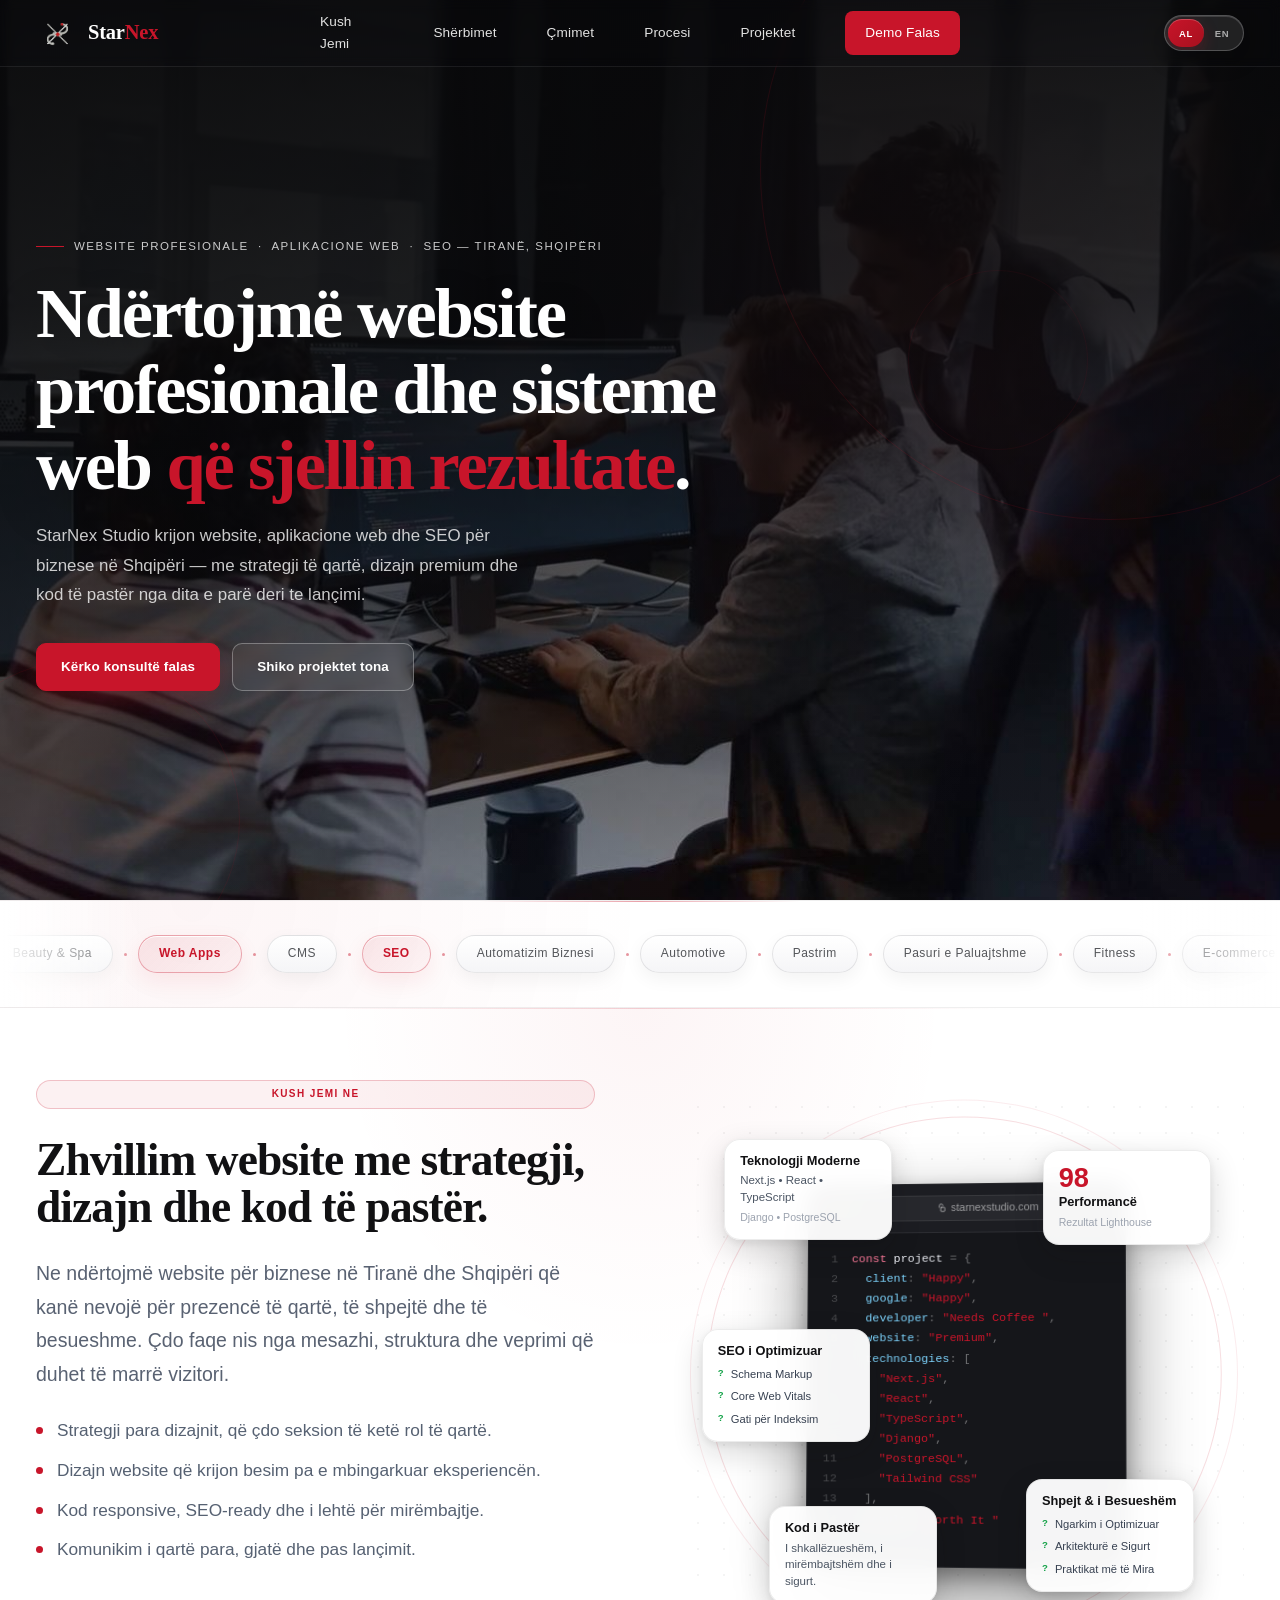
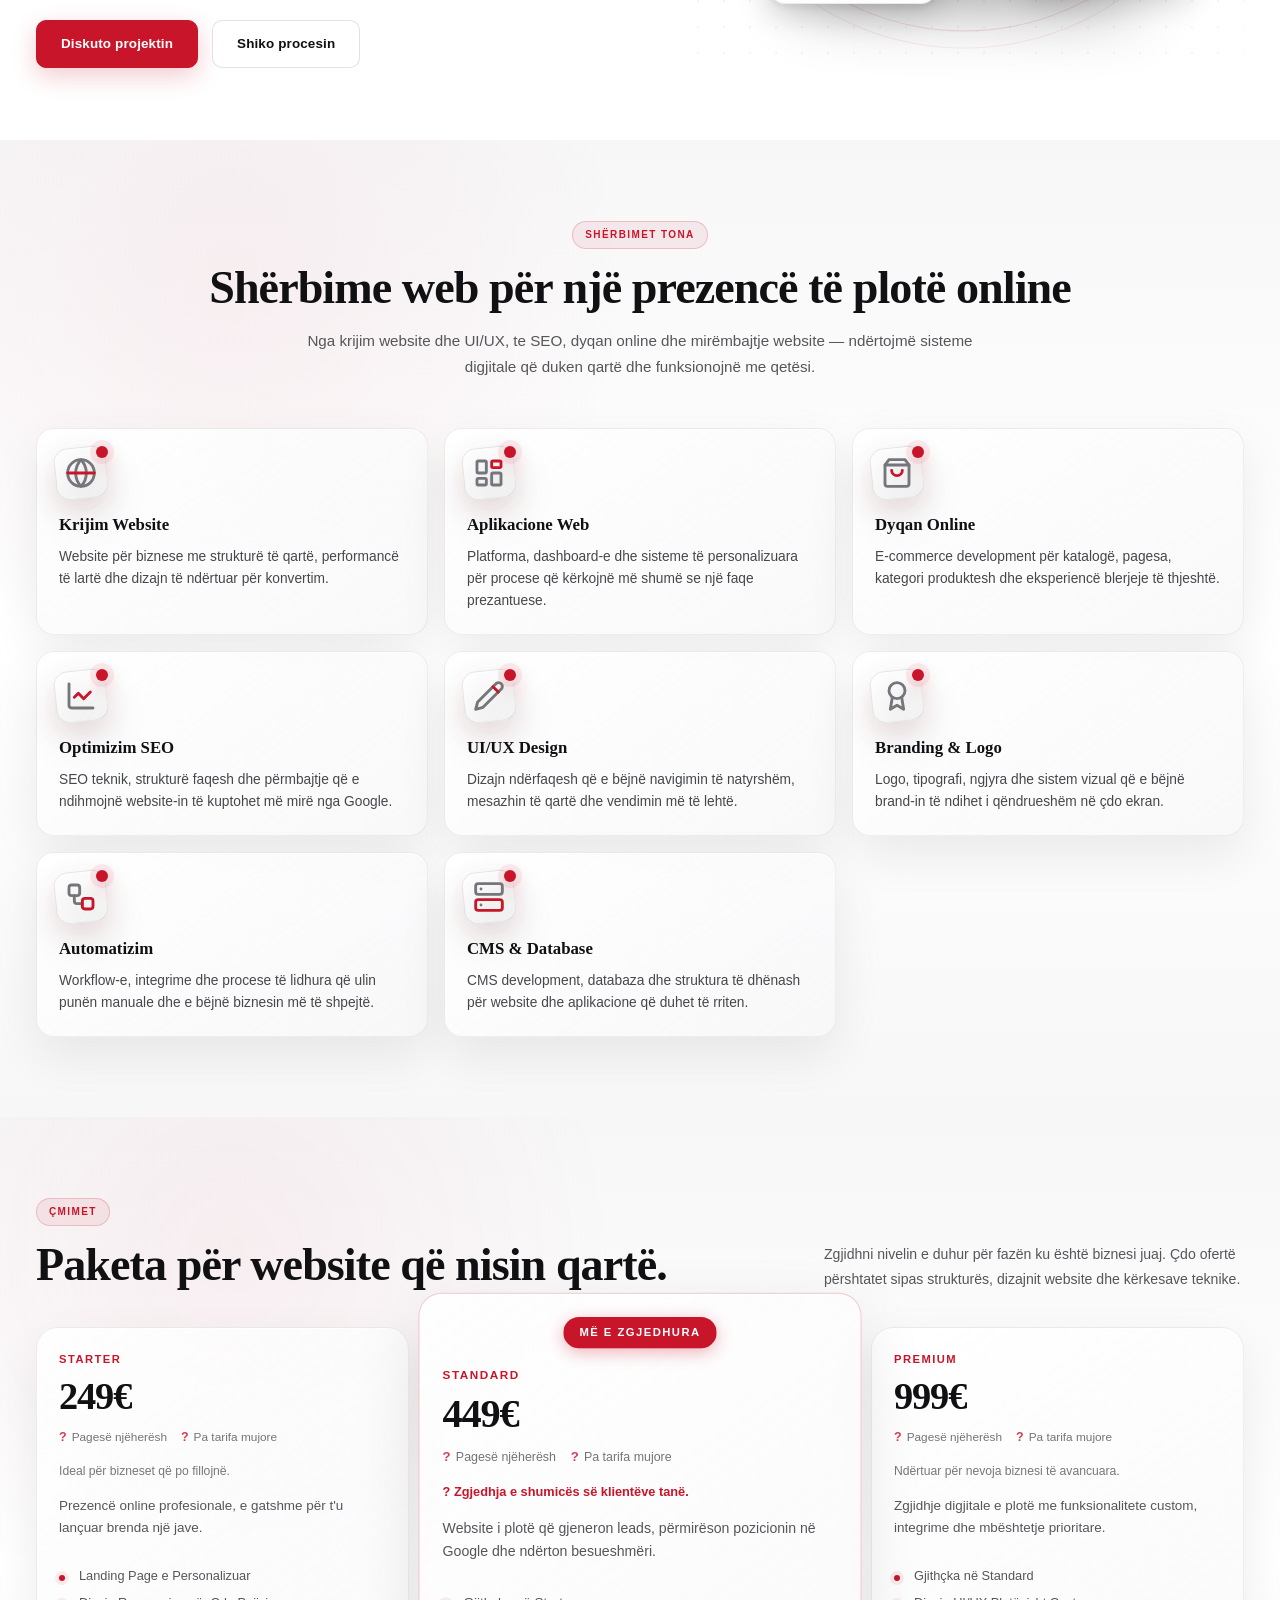
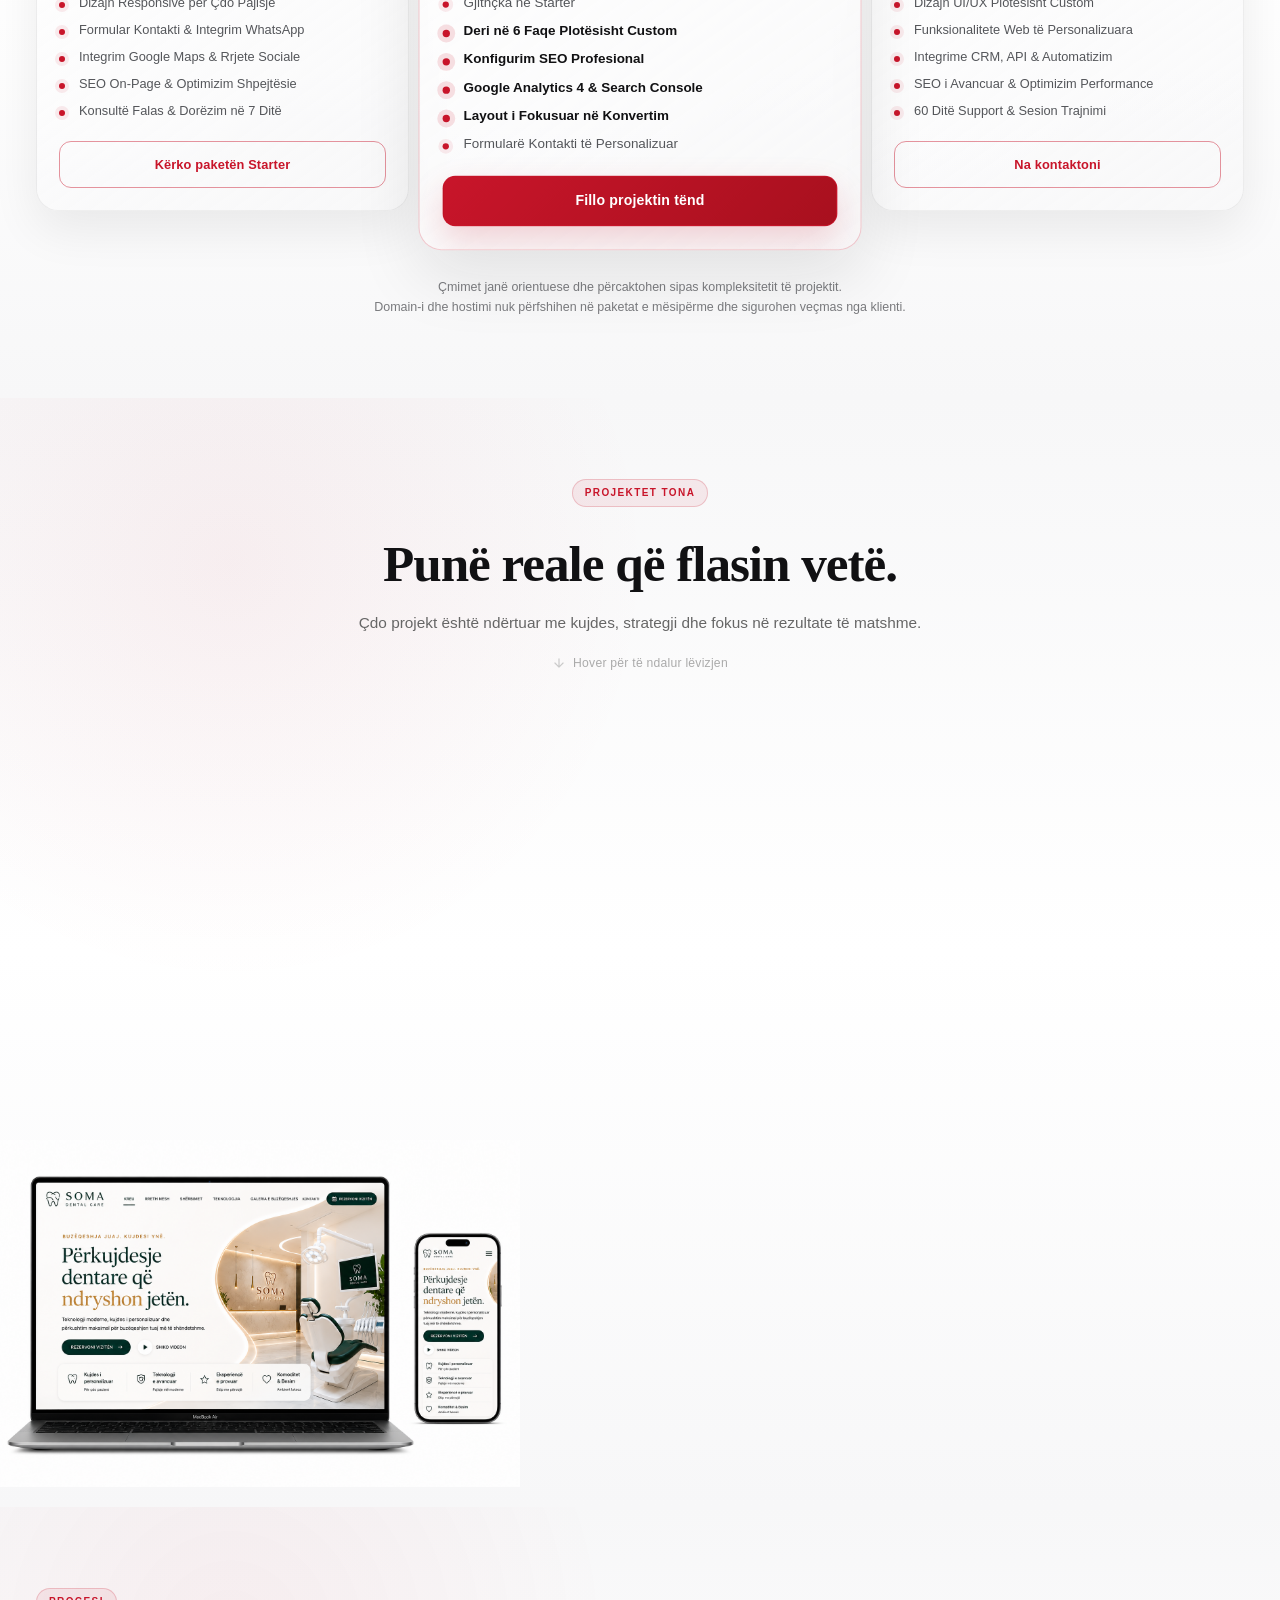
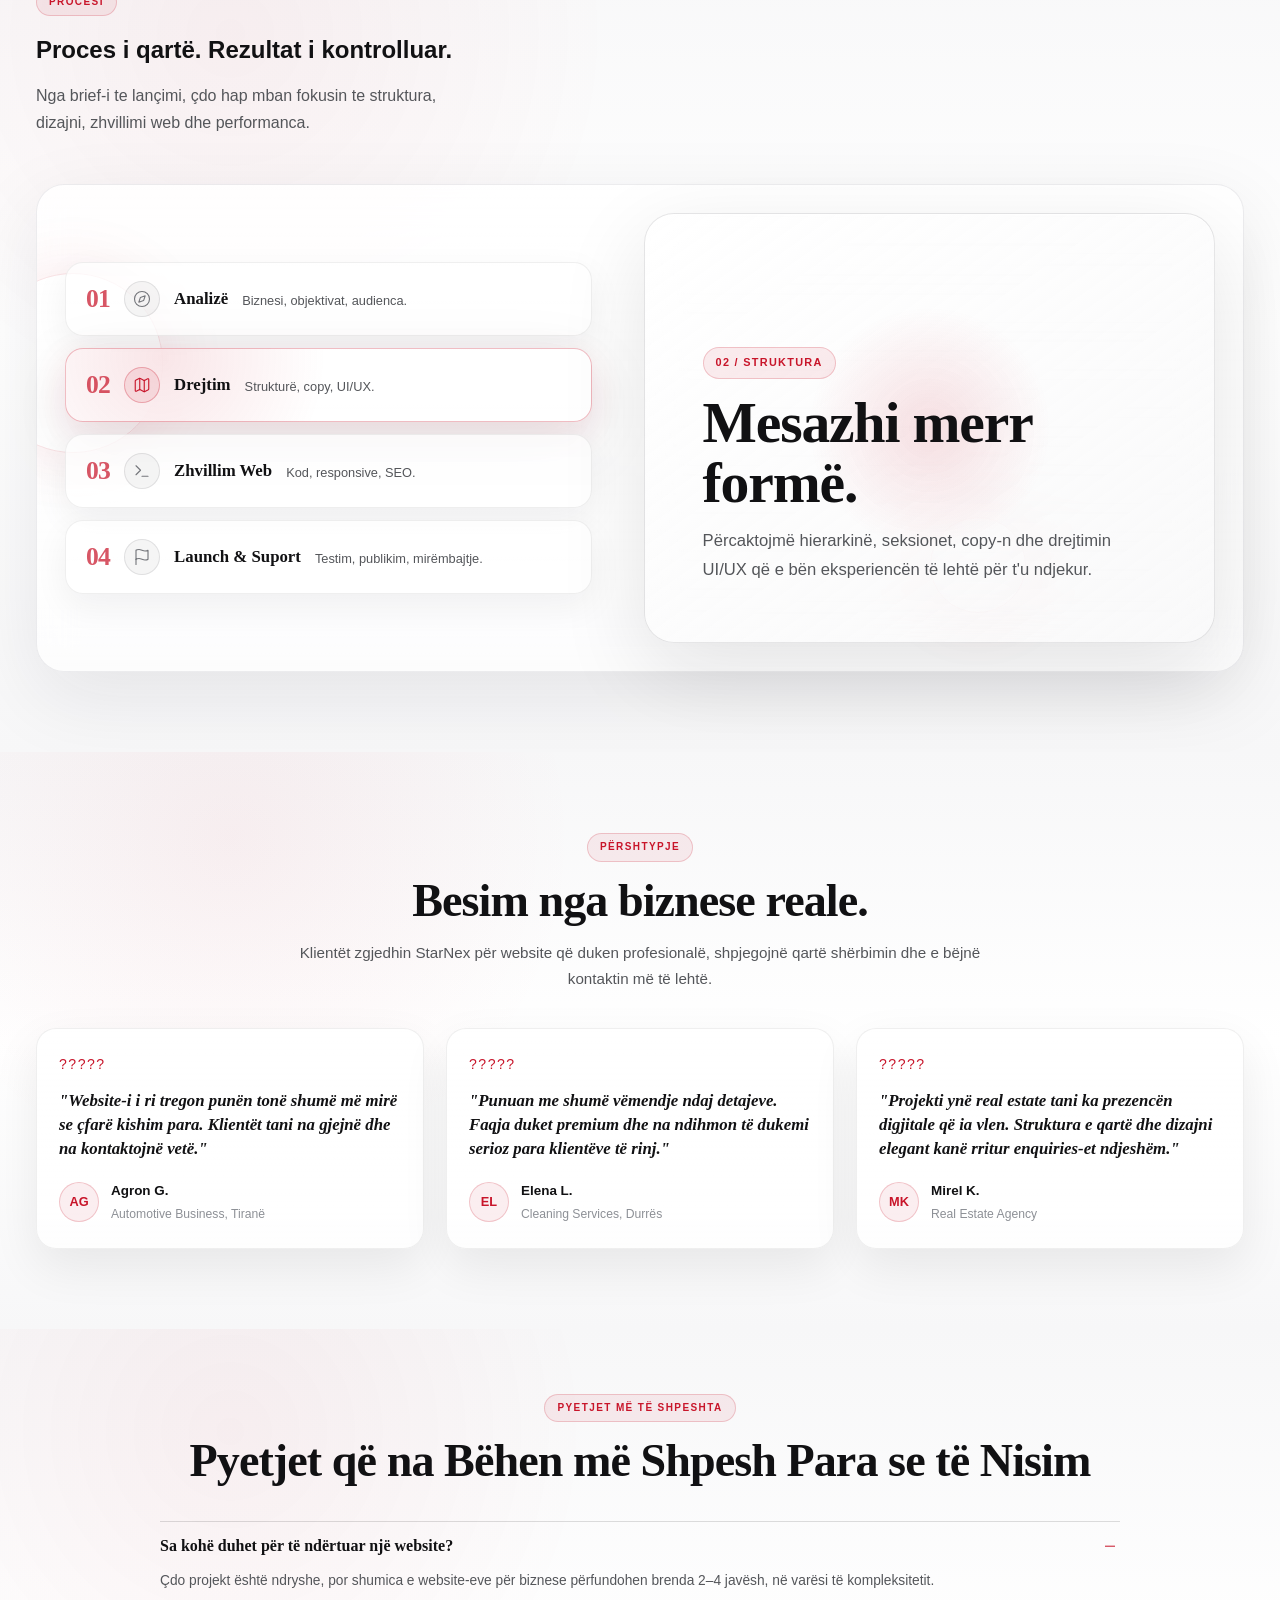
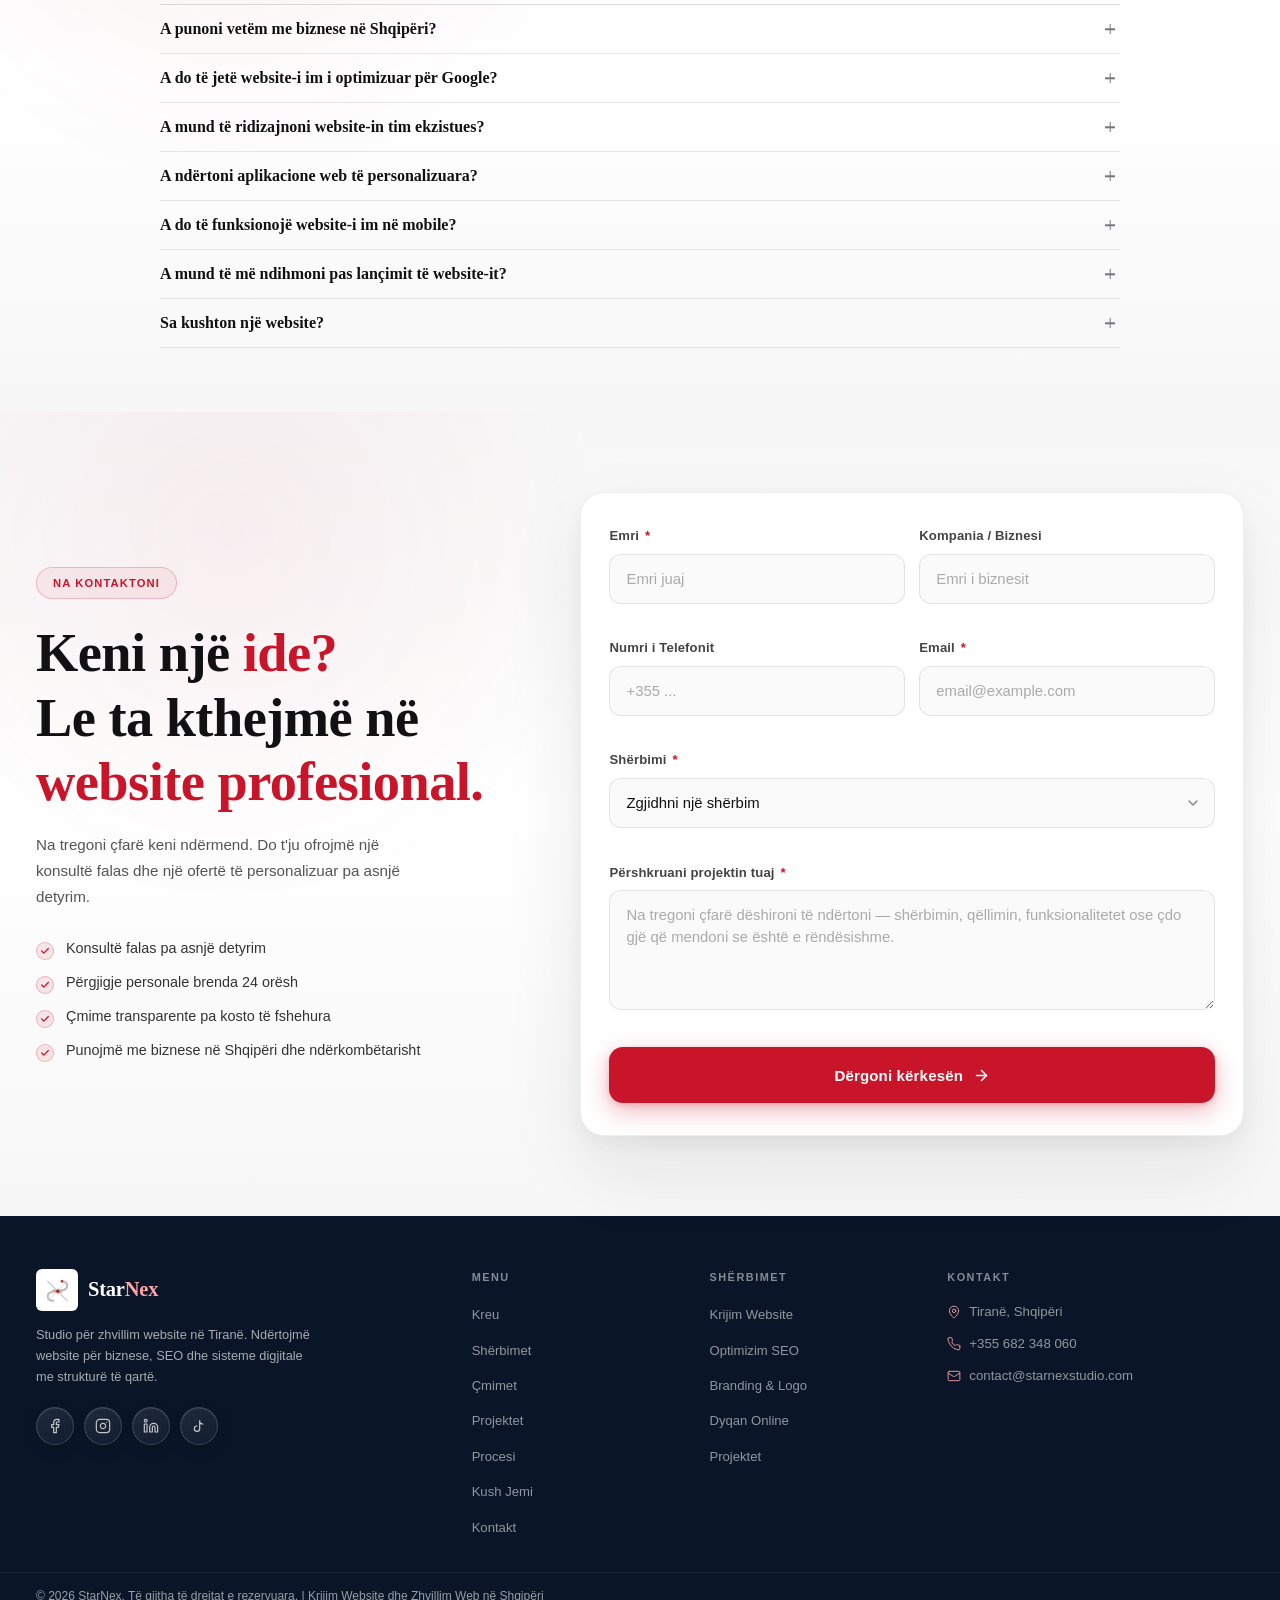
==== index.html @ fbdd07d3 "fixed contact form" ====
﻿<!DOCTYPE html>
<html lang="sq">
<head>
  <meta charset="UTF-8" />
  <meta name="viewport" content="width=device-width, initial-scale=1.0" />

  <title>StarNex | Krijim Website dhe SEO në Tiranë</title>

  <meta
    name="description"
    content="StarNex Studio ofron krijim website, zhvillim web, dizajn website, dyqan online dhe optimizim SEO për biznese në Tiranë dhe Shqipëri."
  />
  <meta
    name="keywords"
    content="krijim websitesh Shqipëri, web development Tiranë, web design Shqipëri, agjenci SEO Shqipëri, website për biznese, dyqan online Shqipëri, automatizim biznesi"
  />
  <meta name="robots" content="index, follow" />
  <meta name="author" content="StarNex" />
  <meta http-equiv="Content-Security-Policy" content="default-src 'self'; script-src 'self' https://www.googletagmanager.com 'sha256-z6QEbMMtlU28hNmG1YfYEM1Rpfk4g5zyPiu+3SBxj7A=' 'sha256-l2pZAFJQkgPtF5p0mte7dEpOMqZ85xxfG3Ssn5alvnM='; style-src 'self' 'unsafe-inline' https://fonts.googleapis.com; font-src 'self' https://fonts.gstatic.com; img-src 'self' data: https://*.google-analytics.com https://*.googletagmanager.com; media-src 'self'; connect-src 'self' https://*.google-analytics.com https://*.analytics.google.com https://*.googletagmanager.com; object-src 'none'; base-uri 'self'; form-action 'self' https://wa.me; frame-ancestors 'none';" />

  <link rel="canonical" href="https://starnexstudio.com/" />
  <link rel="alternate" hreflang="sq" href="https://starnexstudio.com/" />
  <link rel="alternate" hreflang="en" href="https://starnexstudio.com/en/" />
  <link rel="alternate" hreflang="x-default" href="https://starnexstudio.com/" />


  <link rel="icon" href="images/nobg_favicon.png" type="image/png" />
  <link rel="icon" href="images/favicon-32x32.png" type="image/png" sizes="32x32" />
  <link rel="icon" href="images/favicon-16x16.png" type="image/png" sizes="16x16" />
  <link rel="apple-touch-icon" href="images/apple-touch-icon.png" sizes="180x180" />
  <link rel="manifest" href="/site.webmanifest" />
  <meta name="theme-color" content="#C8152A" />

  <!-- Open Graph -->
  <meta property="og:type" content="website" />
  <meta property="og:url" content="https://starnexstudio.com/" />
  <meta property="og:title" content="StarNex | Krijim Website dhe SEO në Tiranë" />
  <meta
    property="og:description"
    content="Krijim website, zhvillim web, dyqane online dhe optimizim SEO për biznese në Tiranë dhe Shqipëri."
  />
  <meta property="og:image" content="https://starnexstudio.com/images/og-image.jpg" />
  <meta property="og:image:width" content="1200" />
  <meta property="og:image:height" content="630" />
  <meta property="og:image:type" content="image/jpeg" />
  <meta property="og:locale" content="sq_AL" />
  <meta property="og:locale:alternate" content="en_US" />
  <meta property="og:site_name" content="StarNex" />

  <!-- Twitter Card -->
  <meta name="twitter:card" content="summary_large_image" />
  <meta name="twitter:site" content="@starnex_al" />
  <meta name="twitter:title" content="StarNex | Krijim Website dhe SEO në Tiranë" />
  <meta
    name="twitter:description"
    content="Website për biznese, SEO dhe zgjidhje digjitale për kompani në Tiranë dhe Shqipëri."
  />
  <meta name="twitter:image" content="https://starnexstudio.com/images/og-image.jpg" />

  <!-- Geo Meta -->
  <meta name="geo.region" content="AL-11" />
  <meta name="geo.placename" content="Tiranë, Shqipëri" />
  <meta name="geo.position" content="41.3275;19.8187" />
  <meta name="ICBM" content="41.3275, 19.8187" />

  <!-- Preload the hero poster: it's the LCP element, so it should win the race against fonts/CSS -->
  <link rel="preload" as="image" href="images/bg-hero-poster.jpg" fetchpriority="high" />

  <!-- Stylesheets -->
  <link rel="stylesheet" href="css/style.min.css?v=20260705e" />

  <!-- Fonts -->
  <link rel="preconnect" href="https://fonts.googleapis.com" />
  <link rel="preconnect" href="https://fonts.gstatic.com" crossorigin />
  <link
    href="https://fonts.googleapis.com/css2?family=Cormorant+Garamond:wght@400;500;600;700&family=DM+Sans:wght@300;400;500;600&display=swap"
    rel="stylesheet"
  />

  <!-- Schema -->
  <script type="application/ld+json">
  {
    "@context": "https://schema.org",
    "@type": "ProfessionalService",
    "name": "StarNex",
    "image": "https://starnexstudio.com/images/nobg_favicon.png",
    "url": "https://starnexstudio.com/",
    "telephone": "+355 682 348 060",
    "email": "contact@starnexstudio.com",
    "address": {
      "@type": "PostalAddress",
      "addressLocality": "Tirana",
      "addressCountry": "AL"
    },
    "geo": {
      "@type": "GeoCoordinates",
      "latitude": 41.3275,
      "longitude": 19.8187
    },
    "openingHoursSpecification": {
      "@type": "OpeningHoursSpecification",
      "dayOfWeek": [
        "Monday",
        "Tuesday",
        "Wednesday",
        "Thursday",
        "Friday"
      ],
      "opens": "09:00",
      "closes": "18:00"
    },
    "sameAs": [
      "https://www.instagram.com/starnex_studio",
      "https://www.tiktok.com/@starnex_studio"
    ],
    "description": "StarNex është agjenci web development dhe SEO me bazë në Tiranë, Shqipëri.",
    "priceRange": "$$"
  }
  </script>
  <script type="application/ld+json">
  {
    "@context": "https://schema.org",
    "@type": "FAQPage",
    "mainEntity": [
      {
        "@type": "Question",
        "name": "Sa kohë duhet për të ndërtuar një website?",
        "acceptedAnswer": {
          "@type": "Answer",
          "text": "Çdo projekt është ndryshe, por shumica e website-eve për biznese përfundohen brenda 2–4 javësh, në varësi të kompleksitetit."
        }
      },
      {
        "@type": "Question",
        "name": "A punoni vetëm me biznese në Shqipëri?",
        "acceptedAnswer": {
          "@type": "Answer",
          "text": "Jo. Edhe pse jemi me bazë në Shqipëri, punojmë me biznese në Evropë dhe ndërkombëtarisht."
        }
      },
      {
        "@type": "Question",
        "name": "A do të jetë website-i im i optimizuar për Google?",
        "acceptedAnswer": {
          "@type": "Answer",
          "text": "Po. Çdo website ndërtohet me praktika të mira SEO, performancë të shpejtë, dizajn responsive dhe strukturë të pastër për të ndihmuar dukshmërinë në kërkim."
        }
      },
      {
        "@type": "Question",
        "name": "A mund të ridizajnoni website-in tim ekzistues?",
        "acceptedAnswer": {
          "@type": "Answer",
          "text": "Absolutisht. Mund të ridizajnojmë website-e të vjetruara duke përmirësuar eksperiencën e përdoruesit, shpejtësinë, SEO-n dhe performancën e përgjithshme."
        }
      },
      {
        "@type": "Question",
        "name": "A ndërtoni aplikacione web të personalizuara?",
        "acceptedAnswer": {
          "@type": "Answer",
          "text": "Po. Zhvillojmë aplikacione web, dashboards, sisteme të brendshme, platforma CRM, sisteme rezervimi dhe mjete të tjera biznesi të përshtatura për nevojat tuaja."
        }
      },
      {
        "@type": "Question",
        "name": "A do të funksionojë website-i im në mobile?",
        "acceptedAnswer": {
          "@type": "Answer",
          "text": "Po. Çdo website është plotësisht responsive dhe i optimizuar për desktop, tablet dhe pajisje mobile."
        }
      },
      {
        "@type": "Question",
        "name": "A mund të më ndihmoni pas lançimit të website-it?",
        "acceptedAnswer": {
          "@type": "Answer",
          "text": "Po. Ofrojmë support të vazhdueshëm, mirëmbajtje, përditësime dhe asistencë teknike pas lançimit."
        }
      },
      {
        "@type": "Question",
        "name": "Sa kushton një website?",
        "acceptedAnswer": {
          "@type": "Answer",
          "text": "Çmimi varet nga kërkesat, funksionalitetet dhe kompleksiteti i projektit. Na kontaktoni për një konsultë falas dhe ofertë të personalizuar."
        }
      }
    ]
  }
  </script>

  <!-- Google tag (gtag.js) -->
  <script async src="https://www.googletagmanager.com/gtag/js?id=G-1RVYRLNBYY"></script>
  <script>
  window.dataLayer = window.dataLayer || [];
  function gtag(){dataLayer.push(arguments);}
  gtag('js', new Date());

  gtag('config', 'G-1RVYRLNBYY');
</script>
</head>

<body>

  <a href="#main-content" class="skip-link">Kalo te përmbajtja kryesore</a>

  <header class="navbar" id="navbar" role="banner">
    <div class="container nav-inner">
      <a href="/" class="logo" aria-label="StarNex Kreu">
        <img src="images/nobg_favicon.png" alt="Logo StarNex Studio" width="44" height="44" loading="eager" decoding="async" />
        <span class="logo-text">Star<span class="logo-accent">Nex</span></span>
      </a>

      <nav class="nav-links" aria-label="Menu kryesor">
        <a href="#about">Kush Jemi</a><a href="#services">Shërbimet</a><a href="#pricing">Çmimet</a><a href="#process">Procesi</a><a href="#portfolio">Projektet</a>
        <a href="#contact" class="btn btn-nav">Demo Falas</a>
      </nav>

      <div class="language-toggle" id="languageToggle" data-current-language="al" aria-label="Zgjidh gjuhën">
        <div class="language-toggle-track">
          <div class="language-toggle-thumb"></div>
          <button type="button" class="language-option active" data-language="al" data-url="/" aria-pressed="true">AL</button>
          <button type="button" class="language-option" data-language="en" data-url="/en/" aria-pressed="false">EN</button>
        </div>
      </div>

      <button class="hamburger" id="hamburger" aria-label="Hap menunë" aria-expanded="false">
        <span></span><span></span><span></span>
      </button>
    </div>

    <div class="mobile-menu" id="mobileMenu" aria-hidden="true">
      <a href="#about" class="mobile-link">Kush Jemi</a><a href="#services" class="mobile-link">Shërbimet</a><a href="#pricing" class="mobile-link">Çmimet</a><a href="#process" class="mobile-link">Procesi</a><a href="#portfolio" class="mobile-link">Projektet</a>
      <a href="#contact" class="mobile-link">Demo Falas</a>
    </div>
  </header>

  <main id="main-content">

    <!-- HERO VIDEO SECTION -->
    <section class="hvs" id="home" aria-label="StarNex Studio — Agjenci Web Development dhe Software në Tiranë, Shqipëri">
      <video class="hvs-vid" muted loop playsinline preload="metadata" poster="images/bg-hero-poster.jpg" aria-hidden="true" data-src="images/bg-video-office2.mp4"></video>
      <div class="hvs-overlay"></div>
      <div class="hvs-shape hvs-s1"></div>
      <div class="hvs-shape hvs-s2"></div>
      <div class="hvs-shape hvs-s3"></div>
      <div class="container">
        <div class="hvs-inner reveal">
          <p class="hvs-tag">Website Profesionale &nbsp;·&nbsp; Aplikacione Web &nbsp;·&nbsp; SEO — Tiranë, Shqipëri</p>
          <h1>Ndërtojmë website profesionale dhe sisteme web <span class="sn-red">që sjellin rezultate</span>.</h1>
          <p class="hvs-sub">StarNex Studio krijon website, aplikacione web dhe SEO për biznese në Shqipëri — me strategji të qartë, dizajn premium dhe kod të pastër nga dita e parë deri te lançimi.</p>
          <div class="hvs-actions">
            <a href="#contact" class="btn btn-primary">Kërko konsultë falas</a>
            <a href="#portfolio" class="btn btn-ghost light-btn">Shiko projektet tona</a>
          </div>
        </div>
      </div>
    </section>

    <!-- INDUSTRY TRUST RIBBON — text only -->
    <div class="tr-ribbon reveal" aria-label="Industritë që shërbejmë">
      <div class="tr-track">
        <!-- --- Set 1 --- -->
        <span class="tr-pill">Automotive</span><span class="tr-dot" aria-hidden="true"></span>
        <span class="tr-pill">Pastrim</span><span class="tr-dot" aria-hidden="true"></span>
        <span class="tr-pill">Pasuri e Paluajtshme</span><span class="tr-dot" aria-hidden="true"></span>
        <span class="tr-pill">Fitness</span><span class="tr-dot" aria-hidden="true"></span>
        <span class="tr-pill">E-commerce</span><span class="tr-dot" aria-hidden="true"></span>
        <span class="tr-pill">Hotele</span><span class="tr-dot" aria-hidden="true"></span>
        <span class="tr-pill">Shëndetësi</span><span class="tr-dot" aria-hidden="true"></span>
        <span class="tr-pill">Edukim</span><span class="tr-dot" aria-hidden="true"></span>
        <span class="tr-pill">Restorante</span><span class="tr-dot" aria-hidden="true"></span>
        <span class="tr-pill">Studio Ligjore</span><span class="tr-dot" aria-hidden="true"></span>
        <span class="tr-pill">Ndërtim</span><span class="tr-dot" aria-hidden="true"></span>
        <span class="tr-pill">Fotografim</span><span class="tr-dot" aria-hidden="true"></span>
        <span class="tr-pill">Konsulencë</span><span class="tr-dot" aria-hidden="true"></span>
        <span class="tr-pill">Logjistikë</span><span class="tr-dot" aria-hidden="true"></span>
        <span class="tr-pill tr-accent">Tech Startup</span><span class="tr-dot" aria-hidden="true"></span>
        <span class="tr-pill">Beauty &amp; Spa</span><span class="tr-dot" aria-hidden="true"></span>
        <span class="tr-pill tr-accent">Web Apps</span><span class="tr-dot" aria-hidden="true"></span>
        <span class="tr-pill">CMS</span><span class="tr-dot" aria-hidden="true"></span>
        <span class="tr-pill tr-accent">SEO</span><span class="tr-dot" aria-hidden="true"></span>
        <span class="tr-pill">Automatizim Biznesi</span><span class="tr-dot" aria-hidden="true"></span>
        <!-- --- Set 2 (seamless loop) --- -->
        <span class="tr-pill" aria-hidden="true">Automotive</span><span class="tr-dot" aria-hidden="true"></span>
        <span class="tr-pill" aria-hidden="true">Pastrim</span><span class="tr-dot" aria-hidden="true"></span>
        <span class="tr-pill" aria-hidden="true">Pasuri e Paluajtshme</span><span class="tr-dot" aria-hidden="true"></span>
        <span class="tr-pill" aria-hidden="true">Fitness</span><span class="tr-dot" aria-hidden="true"></span>
        <span class="tr-pill" aria-hidden="true">E-commerce</span><span class="tr-dot" aria-hidden="true"></span>
        <span class="tr-pill" aria-hidden="true">Hotele</span><span class="tr-dot" aria-hidden="true"></span>
        <span class="tr-pill" aria-hidden="true">Shëndetësi</span><span class="tr-dot" aria-hidden="true"></span>
        <span class="tr-pill" aria-hidden="true">Edukim</span><span class="tr-dot" aria-hidden="true"></span>
        <span class="tr-pill" aria-hidden="true">Restorante</span><span class="tr-dot" aria-hidden="true"></span>
        <span class="tr-pill" aria-hidden="true">Studio Ligjore</span><span class="tr-dot" aria-hidden="true"></span>
        <span class="tr-pill" aria-hidden="true">Ndërtim</span><span class="tr-dot" aria-hidden="true"></span>
        <span class="tr-pill" aria-hidden="true">Fotografim</span><span class="tr-dot" aria-hidden="true"></span>
        <span class="tr-pill" aria-hidden="true">Konsulencë</span><span class="tr-dot" aria-hidden="true"></span>
        <span class="tr-pill" aria-hidden="true">Logjistikë</span><span class="tr-dot" aria-hidden="true"></span>
        <span class="tr-pill tr-accent" aria-hidden="true">Tech Startup</span><span class="tr-dot" aria-hidden="true"></span>
        <span class="tr-pill" aria-hidden="true">Beauty &amp; Spa</span><span class="tr-dot" aria-hidden="true"></span>
        <span class="tr-pill tr-accent" aria-hidden="true">Web Apps</span><span class="tr-dot" aria-hidden="true"></span>
        <span class="tr-pill" aria-hidden="true">CMS</span><span class="tr-dot" aria-hidden="true"></span>
        <span class="tr-pill tr-accent" aria-hidden="true">SEO</span><span class="tr-dot" aria-hidden="true"></span>
        <span class="tr-pill" aria-hidden="true">Automatizim Biznesi</span><span class="tr-dot" aria-hidden="true"></span>
      </div>
    </div>


    <!-- DARK SPLIT BAND -->
    <section class="dark-split-band" id="about" aria-label="Kush jemi ne - StarNex Studio">
  <div class="dark-split-inner">
    <div class="dark-split-content">
      <div class="section-badge">Kush jemi ne</div>
      <h2>Zhvillim website me strategji, dizajn dhe kod të pastër.</h2>
      <p>Ne ndërtojmë website për biznese në Tiranë dhe Shqipëri që kanë nevojë për prezencë të qartë, të shpejtë dhe të besueshme. Çdo faqe nis nga mesazhi, struktura dhe veprimi që duhet të marrë vizitori.</p>
      <ul class="alt-list">
        <li>Strategji para dizajnit, që çdo seksion të ketë rol të qartë.</li>
        <li>Dizajn website që krijon besim pa e mbingarkuar eksperiencën.</li>
        <li>Kod responsive, SEO-ready dhe i lehtë për mirëmbajtje.</li>
        <li>Komunikim i qartë para, gjatë dhe pas lançimit.</li>
      </ul>
    </div>

    <div class="dark-split-image about-code-visual" id="aboutCodeVisual">
      <!-- Orbit + dekor me pika -->
      <div class="about-code-bg" aria-hidden="true">
        <div class="about-code-orbit about-code-orbit--a"></div>
        <div class="about-code-orbit about-code-orbit--b"></div>
        <div class="about-code-dots"></div>
      </div>

      <div class="about-code-stage">

        <!-- Editori i kodit – qendër -->
        <div class="about-code-window acv-anim" id="aboutCodeWindow">
          <div class="acw-topbar">
            <div class="acw-dots">
              <span class="dot-r"></span><span class="dot-y"></span><span class="dot-g"></span>
            </div>
            <div class="acw-addr">
              <svg width="9" height="9" viewBox="0 0 24 24" fill="none" stroke="currentColor" stroke-width="2.5" stroke-linecap="round" stroke-linejoin="round" aria-hidden="true"><rect width="11" height="11" x="11" y="11" rx="2"/><path d="M7 11V7a5 5 0 0 1 9.9-1"/></svg>
              starnexstudio.com
            </div>
          </div>
          <div class="acw-body">
  <pre class="acw-code"><code><span class="acw-line"><span class="acw-ln">1</span><span class="tok-kw">const</span> <span class="tok-var">project</span> <span class="tok-pl">=</span> <span class="tok-pl">{</span></span><span class="acw-line"><span class="acw-ln">2</span>  <span class="tok-prop">client</span><span class="tok-pl">:</span> <span class="tok-str">"Happy"</span><span class="tok-pl">,</span></span><span class="acw-line"><span class="acw-ln">3</span>  <span class="tok-prop">google</span><span class="tok-pl">:</span> <span class="tok-str">"Happy"</span><span class="tok-pl">,</span></span><span class="acw-line"><span class="acw-ln">4</span>  <span class="tok-prop">developer</span><span class="tok-pl">:</span> <span class="tok-str">"Needs Coffee "</span><span class="tok-pl">,</span></span><span class="acw-line"><span class="acw-ln">5</span>  <span class="tok-prop">website</span><span class="tok-pl">:</span> <span class="tok-str">"Premium"</span><span class="tok-pl">,</span></span><span class="acw-line"><span class="acw-ln">6</span>  <span class="tok-prop">technologies</span><span class="tok-pl">:</span> <span class="tok-pl">[</span></span><span class="acw-line"><span class="acw-ln">7</span>    <span class="tok-str">"Next.js"</span><span class="tok-pl">,</span></span><span class="acw-line"><span class="acw-ln">8</span>    <span class="tok-str">"React"</span><span class="tok-pl">,</span></span><span class="acw-line"><span class="acw-ln">9</span>    <span class="tok-str">"TypeScript"</span><span class="tok-pl">,</span></span><span class="acw-line"><span class="acw-ln">10</span>    <span class="tok-str">"Django"</span><span class="tok-pl">,</span></span><span class="acw-line"><span class="acw-ln">11</span>    <span class="tok-str">"PostgreSQL"</span><span class="tok-pl">,</span></span><span class="acw-line"><span class="acw-ln">12</span>    <span class="tok-str">"Tailwind CSS"</span></span><span class="acw-line"><span class="acw-ln">13</span>  <span class="tok-pl">],</span></span><span class="acw-line"><span class="acw-ln">14</span>  <span class="tok-prop">result</span><span class="tok-pl">:</span> <span class="tok-str">"Worth It "</span></span><span class="acw-line"><span class="acw-ln">15</span><span class="tok-pl">}</span></span></code></pre>
</div>
        </div>

        <!-- Teknologji Moderne – lart majtas -->
        <div class="about-code-card acv-card acv-card--stack acv-anim">
          <span class="acc-title">Teknologji Moderne</span>
          <span class="acc-text">Next.js • React • TypeScript</span>
          <span class="acc-sub">Django • PostgreSQL</span>
        </div>

        <!-- SEO i Optimizuar – mes majtas -->
        <div class="about-code-card acv-card acv-card--seo acv-anim">
          <span class="acc-title">SEO i Optimizuar</span>
          <ul class="acc-list">
            <li>Schema Markup</li>
            <li>Core Web Vitals</li>
            <li>Gati për Indeksim</li>
          </ul>
        </div>

        <!-- Kod i Pastër – poshtë majtas -->
        <div class="about-code-card acv-card acv-card--clean acv-anim">
          <span class="acc-title">Kod i Pastër</span>
          <span class="acc-text">I shkallëzueshëm, i mirëmbajtshëm dhe i sigurt.</span>
        </div>

        <!-- Performancë – lart djathtas -->
        <div class="about-code-card acv-card acv-card--perf acv-anim">
          <span class="acc-num">98</span>
          <span class="acc-title">Performancë</span>
          <span class="acc-sub">Rezultat Lighthouse</span>
        </div>

        <!-- Shpejt & i Besueshëm – poshtë djathtas -->
        <div class="about-code-card acv-card acv-card--fast acv-anim">
          <span class="acc-title">Shpejt &amp; i Besueshëm</span>
          <ul class="acc-list">
            <li>Ngarkim i Optimizuar</li>
            <li>Arkitekturë e Sigurt</li>
            <li>Praktikat më të Mira</li>
          </ul>
        </div>

      </div>
    </div>

    <div class="about-actions">
      <a href="#contact" class="btn btn-primary">Diskuto projektin</a>
      <a href="#process" class="btn btn-dark-ghost">Shiko procesin</a>
    </div>

  </div>
</section>


    <!-- STATS BAND -->
    <!-- <section class="stats-band">
      <div class="container">
        <div class="stats-grid">
          <div class="stat-item reveal">
            <div class="stat-number"><span class="count-up" data-target="40" data-suffix="+">0+</span></div>
            <div class="stat-label">Projekte web të dorëzuara</div>
          </div>
          <div class="stat-item reveal reveal-d1">
            <div class="stat-number"><span class="count-up" data-target="98" data-suffix="%">0%</span></div>
            <div class="stat-label">Kënaqësi klientësh</div>
          </div>
          <div class="stat-item reveal reveal-d2">
            <div class="stat-number"><span class="count-up" data-target="3.5" data-suffix="x">0x</span></div>
            <div class="stat-label">Rritje mesatare trafiku</div>
          </div>
          <div class="stat-item reveal reveal-d3">
            <div class="stat-number"><span class="count-up" data-target="7" data-suffix=" ditë">0 ditë</span></div>
            <div class="stat-label">Deri te koncepti i parë</div>
          </div>
        </div>
      </div>
    </section> -->

    <!-- SERVICES GRID -->
    <section class="svc-band" id="services">
      <div class="container">
        <div class="section-header center service-editorial-head reveal">
          <div class="section-badge">SHËRBIMET TONA</div>
          <h2 class="section-heading">
            Shërbime web për një prezencë
            <span>të plotë online</span>
          </h2>
          <p class="section-sub">Nga krijim website dhe UI/UX, te SEO, dyqan online dhe mirëmbajtje website — ndërtojmë sisteme digjitale që duken qartë dhe funksionojnë me qetësi.</p>
        </div>
        <div class="svc-grid reveal" data-stagger="0.08">
          <a href="#services" class="svc-card">
            <div class="svc-icon svc-icon-web" aria-hidden="true"><svg viewBox="0 0 24 24" fill="none" stroke="currentColor" stroke-width="1.5" stroke-linecap="round" stroke-linejoin="round"><circle cx="12" cy="12" r="10"/><path d="M12 2a14.5 14.5 0 0 0 0 20 14.5 14.5 0 0 0 0-20"/><path d="M2 12h20"/></svg></div>
            <h3>Krijim Website</h3>
            <p>Website për biznese me strukturë të qartë, performancë të lartë dhe dizajn të ndërtuar për konvertim.</p>
          </a>
          <a href="#services" class="svc-card">
            <div class="svc-icon svc-icon-app" aria-hidden="true"><svg viewBox="0 0 24 24" fill="none" stroke="currentColor" stroke-width="1.5" stroke-linecap="round" stroke-linejoin="round"><rect width="7" height="9" x="3" y="3" rx="1"/><rect width="7" height="5" x="14" y="3" rx="1"/><rect width="7" height="9" x="14" y="12" rx="1"/><rect width="7" height="5" x="3" y="16" rx="1"/></svg></div>
            <h3>Aplikacione Web</h3>
            <p>Platforma, dashboard-e dhe sisteme të personalizuara për procese që kërkojnë më shumë se një faqe prezantuese.</p>
          </a>
          <a href="#services" class="svc-card">
            <div class="svc-icon svc-icon-shop" aria-hidden="true"><svg viewBox="0 0 24 24" fill="none" stroke="currentColor" stroke-width="1.5" stroke-linecap="round" stroke-linejoin="round"><path d="M6 2 3 6v14a2 2 0 0 0 2 2h14a2 2 0 0 0 2-2V6l-3-4Z"/><line x1="3" x2="21" y1="6" y2="6"/><path d="M16 10a4 4 0 0 1-8 0"/></svg></div>
            <h3>Dyqan Online</h3>
            <p>E-commerce development për katalogë, pagesa, kategori produktesh dhe eksperiencë blerjeje të thjeshtë.</p>
          </a>
          <a href="#services" class="svc-card">
            <div class="svc-icon svc-icon-seo" aria-hidden="true"><svg viewBox="0 0 24 24" fill="none" stroke="currentColor" stroke-width="1.5" stroke-linecap="round" stroke-linejoin="round"><path d="M3 3v16a2 2 0 0 0 2 2h16"/><path d="m19 9-5 5-4-4-3 3"/></svg></div>
            <h3>Optimizim SEO</h3>
            <p>SEO teknik, strukturë faqesh dhe përmbajtje që e ndihmojnë website-in të kuptohet më mirë nga Google.</p>
          </a>
          <a href="#services" class="svc-card">
            <div class="svc-icon svc-icon-ux" aria-hidden="true"><svg viewBox="0 0 24 24" fill="none" stroke="currentColor" stroke-width="1.5" stroke-linecap="round" stroke-linejoin="round"><path d="M17 3a2.85 2.83 0 1 1 4 4L7.5 20.5 2 22l1.5-5.5Z"/><path d="m15 5 4 4"/></svg></div>
            <h3>UI/UX Design</h3>
            <p>Dizajn ndërfaqesh që e bëjnë navigimin të natyrshëm, mesazhin të qartë dhe vendimin më të lehtë.</p>
          </a>
          <a href="#services" class="svc-card">
            <div class="svc-icon svc-icon-brand" aria-hidden="true"><svg viewBox="0 0 24 24" fill="none" stroke="currentColor" stroke-width="1.5" stroke-linecap="round" stroke-linejoin="round"><circle cx="12" cy="8" r="6"/><path d="M15.477 12.89 17 22l-5-3-5 3 1.523-9.11"/></svg></div>
            <h3>Branding &amp; Logo</h3>
            <p>Logo, tipografi, ngjyra dhe sistem vizual që e bëjnë brand-in të ndihet i qëndrueshëm në çdo ekran.</p>
          </a>
          <a href="#services" class="svc-card">
            <div class="svc-icon svc-icon-auto" aria-hidden="true"><svg viewBox="0 0 24 24" fill="none" stroke="currentColor" stroke-width="1.5" stroke-linecap="round" stroke-linejoin="round"><rect width="8" height="8" x="3" y="3" rx="2"/><path d="M7 11v4a2 2 0 0 0 2 2h4"/><rect width="8" height="8" x="13" y="13" rx="2"/></svg></div>
            <h3>Automatizim</h3>
            <p>Workflow-e, integrime dhe procese të lidhura që ulin punën manuale dhe e bëjnë biznesin më të shpejtë.</p>
          </a>
          <a href="#services" class="svc-card">
            <div class="svc-icon svc-icon-db" aria-hidden="true"><svg viewBox="0 0 24 24" fill="none" stroke="currentColor" stroke-width="1.5" stroke-linecap="round" stroke-linejoin="round"><rect width="20" height="8" x="2" y="2" rx="2"/><rect width="20" height="8" x="2" y="14" rx="2"/><line x1="6" x2="6.01" y1="6" y2="6"/><line x1="6" x2="6.01" y1="18" y2="18"/></svg></div>
            <h3>CMS &amp; Database</h3>
            <p>CMS development, databaza dhe struktura të dhënash për website dhe aplikacione që duhet të rriten.</p>
          </a>
        </div>
      </div>
    </section>

    <!-- PRICING -->
    <section class="pricing-preview" id="pricing" data-pricing-section aria-label="Çmimet StarNex">
      <div class="container">
        <div class="pricing-head reveal">
          <div>
            <div class="section-badge">Çmimet</div>
            <h2 class="section-heading">Paketa për website që nisin qartë.</h2>
          </div>
          <p>Zgjidhni nivelin e duhur për fazën ku është biznesi juaj. Çdo ofertë përshtatet sipas strukturës, dizajnit website dhe kërkesave teknike.</p>
        </div>

        <div class="pricing-composition reveal" data-stagger="0.08">

          <!-- STARTER -->
          <article class="pricing-tier" data-pricing-card>
            <div class="pricing-tier-top">
              <span class="pricing-kicker">Starter</span>
              <strong>249€</strong>
              <div class="pricing-meta">
                <span>Pagesë njëherësh</span>
                <span>Pa tarifa mujore</span>
              </div>
            </div>
            <div class="pricing-trust-msg">Ideal për bizneset që po fillojnë.</div>
            <p>Prezencë online profesionale, e gatshme për t'u lançuar brenda një jave.</p>
            <ul>
              <li>Landing Page e Personalizuar</li>
              <li>Dizajn Responsive për Çdo Pajisje</li>
              <li>Formular Kontakti &amp; Integrim WhatsApp</li>
              <li>Integrim Google Maps &amp; Rrjete Sociale</li>
              <li>SEO On-Page &amp; Optimizim Shpejtësie</li>
              <li>Konsultë Falas &amp; Dorëzim në 7 Ditë</li>
            </ul>
            <a class="pricing-cta" href="#contact">Kërko paketën Starter</a>
          </article>

          <!-- STANDARD -->
          <article class="pricing-tier featured" data-pricing-card>
            <div class="pricing-badge">Më e zgjedhura</div>
            <div class="pricing-tier-top">
              <span class="pricing-kicker">Standard</span>
              <strong>449€</strong>
              <div class="pricing-meta">
                <span>Pagesë njëherësh</span>
                <span>Pa tarifa mujore</span>
              </div>
            </div>
            <div class="pricing-trust-msg">? Zgjedhja e shumicës së klientëve tanë.</div>
            <p>Website i plotë që gjeneron leads, përmirëson pozicionin në Google dhe ndërton besueshmëri.</p>
            <ul>
              <li>Gjithçka në Starter</li>
              <li class="hi">Deri në 6 Faqe Plotësisht Custom</li>
              <li class="hi">Konfigurim SEO Profesional</li>
              <li class="hi">Google Analytics 4 &amp; Search Console</li>
              <li class="hi">Layout i Fokusuar në Konvertim</li>
              <li>Formularë Kontakti të Personalizuar</li>
            </ul>
            <a class="pricing-cta" href="#contact">Fillo projektin tënd</a>
          </article>

          <!-- PREMIUM -->
          <article class="pricing-tier" data-pricing-card>
            <div class="pricing-tier-top">
              <span class="pricing-kicker">Premium</span>
              <strong>999€</strong>
              <div class="pricing-meta">
                <span>Pagesë njëherësh</span>
                <span>Pa tarifa mujore</span>
              </div>
            </div>
            <div class="pricing-trust-msg">Ndërtuar për nevoja biznesi të avancuara.</div>
            <p>Zgjidhje digjitale e plotë me funksionalitete custom, integrime dhe mbështetje prioritare.</p>
            <ul>
              <li>Gjithçka në Standard</li>
              <li>Dizajn UI/UX Plotësisht Custom</li>
              <li>Funksionalitete Web të Personalizuara</li>
              <li>Integrime CRM, API &amp; Automatizim</li>
              <li>SEO i Avancuar &amp; Optimizim Performance</li>
              <li>60 Ditë Support &amp; Sesion Trajnimi</li>
            </ul>
            <a class="pricing-cta" href="#contact">Na kontaktoni</a>
          </article>

        </div>


        <p class="pricing-note reveal">
          Çmimet janë orientuese dhe përcaktohen sipas kompleksitetit të projektit.<br>
          Domain-i dhe hostimi nuk përfshihen në paketat e mësipërme dhe sigurohen veçmas nga klienti.
        </p>
      </div>
    </section>

    <!-- PROJECTS SHOWCASE -->
    <section class="projects-showcase" id="portfolio" aria-label="Projektet tona">

      <!-- Header -->
      <div class="container">
        <div class="ps-header reveal">
          <div class="section-badge">Projektet Tona</div>
          <h2 class="ps-heading">Punë reale që flasin vetë.</h2>
          <p class="ps-sub">Çdo projekt është ndërtuar me kujdes, strategji dhe fokus në rezultate të matshme.</p>
          <p class="ps-hint">
            <svg xmlns="http://www.w3.org/2000/svg" width="14" height="14" viewBox="0 0 24 24" fill="none" stroke="currentColor" stroke-width="2" stroke-linecap="round" stroke-linejoin="round" aria-hidden="true"><path d="M12 5v14M5 12l7 7 7-7"/></svg>
            Hover për të ndalur lëvizjen
          </p>
        </div>
      </div>

      <!-- Conveyor -->
      <div class="projects-conveyor" id="projectsConveyor">

        <!-- Row 1 ? majtas -->
        <div class="conveyor-row">
          <div class="conveyor-track" data-direction="left">
            <a class="conveyor-item" href="#" aria-label="Grand Realty"><img src="images/projects/grand-realty.png" alt="Grand Realty" loading="lazy" decoding="async" /></a>
            <a class="conveyor-item" href="#" aria-label="Leicht & Blitzsauber"><img src="images/projects/lb.png" alt="Leicht & Blitzsauber" loading="lazy" decoding="async" /></a>
            <a class="conveyor-item" href="#" aria-label="Auto Xheviti"><img src="images/projects/auto-xheviti.png" alt="Auto Xheviti" loading="lazy" decoding="async" /></a>
            <a class="conveyor-item" href="#" aria-label="Fusion Gym"><img src="images/projects/fusion-gym.png" alt="Fusion Gym" loading="lazy" decoding="async" /></a>
            <a class="conveyor-item" href="#" aria-label="PetShop"><img src="images/projects/petshop.png" alt="PetShop" loading="lazy" decoding="async" /></a>
            <a class="conveyor-item" href="#" aria-label="Aurelia Hotel"><img src="images/projects/hotel.png" alt="Aurelia Hotel" loading="lazy" decoding="async" /></a>
            <a class="conveyor-item" href="#" aria-label="SOMA Dental Care"><img src="images/projects/dental.png" alt="SOMA Dental Care" loading="lazy" decoding="async" /></a>
            <a class="conveyor-item" href="#" aria-label="Verde Ristorante"><img src="images/projects/restaurant.png" alt="Verde Ristorante" loading="lazy" decoding="async" /></a>
            <!-- duplicate for seamless loop -->
            <a class="conveyor-item" href="#" aria-hidden="true" tabindex="-1"><img src="images/projects/grand-realty.png" alt="" loading="lazy" decoding="async" /></a>
            <a class="conveyor-item" href="#" aria-hidden="true" tabindex="-1"><img src="images/projects/lb.png" alt="" loading="lazy" decoding="async" /></a>
            <a class="conveyor-item" href="#" aria-hidden="true" tabindex="-1"><img src="images/projects/auto-xheviti.png" alt="" loading="lazy" decoding="async" /></a>
            <a class="conveyor-item" href="#" aria-hidden="true" tabindex="-1"><img src="images/projects/fusion-gym.png" alt="" loading="lazy" decoding="async" /></a>
            <a class="conveyor-item" href="#" aria-hidden="true" tabindex="-1"><img src="images/projects/petshop.png" alt="" loading="lazy" decoding="async" /></a>
            <a class="conveyor-item" href="#" aria-hidden="true" tabindex="-1"><img src="images/projects/hotel.png" alt="" loading="lazy" decoding="async" /></a>
            <a class="conveyor-item" href="#" aria-hidden="true" tabindex="-1"><img src="images/projects/dental.png" alt="" loading="lazy" decoding="async" /></a>
            <a class="conveyor-item" href="#" aria-hidden="true" tabindex="-1"><img src="images/projects/restaurant.png" alt="" loading="lazy" decoding="async" /></a>
          </div>
        </div>

        <!-- Row 2 ? djathtas -->
        <div class="conveyor-row">
          <div class="conveyor-track" data-direction="right">
            <a class="conveyor-item" href="#" aria-label="SOMA Dental Care"><img src="images/projects/dental.png" alt="SOMA Dental Care" loading="lazy" decoding="async" /></a>
            <a class="conveyor-item" href="#" aria-label="Verde Ristorante"><img src="images/projects/restaurant.png" alt="Verde Ristorante" loading="lazy" decoding="async" /></a>
            <a class="conveyor-item" href="#" aria-label="Leicht & Blitzsauber"><img src="images/projects/lb.png" alt="Leicht & Blitzsauber" loading="lazy" decoding="async" /></a>
            <a class="conveyor-item" href="#" aria-label="Aurelia Hotel"><img src="images/projects/hotel.png" alt="Aurelia Hotel" loading="lazy" decoding="async" /></a>
            <a class="conveyor-item" href="#" aria-label="Grand Realty"><img src="images/projects/grand-realty.png" alt="Grand Realty" loading="lazy" decoding="async" /></a>
            <a class="conveyor-item" href="#" aria-label="PetShop"><img src="images/projects/petshop.png" alt="PetShop" loading="lazy" decoding="async" /></a>
            <a class="conveyor-item" href="#" aria-label="Fusion Gym"><img src="images/projects/fusion-gym.png" alt="Fusion Gym" loading="lazy" decoding="async" /></a>
            <a class="conveyor-item" href="#" aria-label="Auto Xheviti"><img src="images/projects/auto-xheviti.png" alt="Auto Xheviti" loading="lazy" decoding="async" /></a>
            <!-- duplicate for seamless loop -->
            <a class="conveyor-item" href="#" aria-hidden="true" tabindex="-1"><img src="images/projects/dental.png" alt="" loading="lazy" decoding="async" /></a>
            <a class="conveyor-item" href="#" aria-hidden="true" tabindex="-1"><img src="images/projects/restaurant.png" alt="" loading="lazy" decoding="async" /></a>
            <a class="conveyor-item" href="#" aria-hidden="true" tabindex="-1"><img src="images/projects/lb.png" alt="" loading="lazy" decoding="async" /></a>
            <a class="conveyor-item" href="#" aria-hidden="true" tabindex="-1"><img src="images/projects/hotel.png" alt="" loading="lazy" decoding="async" /></a>
            <a class="conveyor-item" href="#" aria-hidden="true" tabindex="-1"><img src="images/projects/grand-realty.png" alt="" loading="lazy" decoding="async" /></a>
            <a class="conveyor-item" href="#" aria-hidden="true" tabindex="-1"><img src="images/projects/petshop.png" alt="" loading="lazy" decoding="async" /></a>
            <a class="conveyor-item" href="#" aria-hidden="true" tabindex="-1"><img src="images/projects/fusion-gym.png" alt="" loading="lazy" decoding="async" /></a>
            <a class="conveyor-item" href="#" aria-hidden="true" tabindex="-1"><img src="images/projects/auto-xheviti.png" alt="" loading="lazy" decoding="async" /></a>
          </div>
        </div>

      </div><!-- /projects-conveyor -->

      <!-- CTA -->
      <!-- <div class="container">
        <div class="ps-cta reveal">
          <p class="ps-cta-eyebrow">Gati të jesh projekti ynë i radhës?</p>
          <h3 class="ps-cta-heading">Le ta realizojmë së bashku.</h3>
          <a href="#contact" class="btn btn-primary ps-cta-btn">Kërko Demo Falas</a>
        </div>
      </div> -->

    </section>

    <!-- CLIENT JOURNEY -->
    <section class="process-strip workflow-strip client-journey" id="process" data-workflow aria-label="Procesi StarNex">
      <div class="container">
        <div class="workflow-head reveal">
          <div>
            <div class="section-badge">Procesi</div>
            <h2>Proces i qartë. Rezultat i kontrolluar.</h2>
          </div>
          <p>Nga brief-i te lançimi, çdo hap mban fokusin te struktura, dizajni, zhvillimi web dhe performanca.</p>
        </div>
        <div class="workflow-shell reveal">
          <div class="journey-orbit" aria-hidden="true">
            <span></span>
            <span></span>
          </div>
          <div class="journey-stage">
            <div class="workflow-steps journey-steps">
              <button class="workflow-step journey-step active" type="button" data-workflow-step="0" aria-pressed="true">
                <span class="journey-num">01</span>
                <span class="workflow-icon"><svg viewBox="0 0 24 24" fill="none" stroke="currentColor" stroke-width="1.5" stroke-linecap="round" stroke-linejoin="round" width="18" height="18"><circle cx="12" cy="12" r="10"/><polygon points="16.24 7.76 14.12 14.12 7.76 16.24 9.88 9.88 16.24 7.76"/></svg></span>
                <strong>Analizë</strong>
                <em>Biznesi, objektivat, audienca.</em>
              </button>
              <button class="workflow-step journey-step" type="button" data-workflow-step="1" aria-pressed="false">
                <span class="journey-num">02</span>
                <span class="workflow-icon"><svg viewBox="0 0 24 24" fill="none" stroke="currentColor" stroke-width="1.5" stroke-linecap="round" stroke-linejoin="round" width="18" height="18"><path d="M14.106 5.553a2 2 0 0 0 1.788 0l3.659-1.83A1 1 0 0 1 21 4.619v12.764a1 1 0 0 1-.553.894l-4.553 2.277a2 2 0 0 1-1.788 0l-4.212-2.106a2 2 0 0 0-1.788 0l-3.659 1.83A1 1 0 0 1 3 19.381V6.618a1 1 0 0 1 .553-.894l4.553-2.277a2 2 0 0 1 1.788 0z"/><path d="M15 5.764v15M9 3.236v15"/></svg></span>
                <strong>Drejtim</strong>
                <em>Strukturë, copy, UI/UX.</em>
              </button>
              <button class="workflow-step journey-step" type="button" data-workflow-step="2" aria-pressed="false">
                <span class="journey-num">03</span>
                <span class="workflow-icon"><svg viewBox="0 0 24 24" fill="none" stroke="currentColor" stroke-width="1.5" stroke-linecap="round" stroke-linejoin="round" width="18" height="18"><polyline points="4 17 10 11 4 5"/><line x1="12" x2="20" y1="19" y2="19"/></svg></span>
                <strong>Zhvillim Web</strong>
                <em>Kod, responsive, SEO.</em>
              </button>
              <button class="workflow-step journey-step" type="button" data-workflow-step="3" aria-pressed="false">
                <span class="journey-num">04</span>
                <span class="workflow-icon"><svg viewBox="0 0 24 24" fill="none" stroke="currentColor" stroke-width="1.5" stroke-linecap="round" stroke-linejoin="round" width="18" height="18"><path d="M4 15s1-1 4-1 5 2 8 2 4-1 4-1V3s-1 1-4 1-5-2-8-2-4 1-4 1z"/><line x1="4" x2="4" y1="22" y2="15"/></svg></span>
                <strong>Launch &amp; Suport</strong>
                <em>Testim, publikim, mirëmbajtje.</em>
              </button>
            </div>
            <div class="journey-detail" aria-live="polite">
              <article class="journey-note active" data-workflow-note="0">
                <span>01 / Analiza</span>
                <h3>Ku duhet të arrijë website-i?</h3>
                <p>Analizojmë biznesin, audiencën dhe objektivat që website-i duhet të mbështesë. Kjo na jep një drejtim të qartë para dizajnit.</p>
              </article>
              <article class="journey-note" data-workflow-note="1">
                <span>02 / Struktura</span>
                <h3>Mesazhi merr formë.</h3>
                <p>Përcaktojmë hierarkinë, seksionet, copy-n dhe drejtimin UI/UX që e bën eksperiencën të lehtë për t'u ndjekur.</p>
              </article>
              <article class="journey-note" data-workflow-note="2">
                <span>03 / Zhvillimi</span>
                <h3>Dizajni kthehet në sistem.</h3>
                <p>Ndërtojmë website-in me kod responsive, performancë të mirë dhe bazë SEO, pastaj e rafinojmë me feedback të qartë.</p>
              </article>
              <article class="journey-note" data-workflow-note="3">
                <span>04 / Online</span>
                <h3>Launch pa zhurmë.</h3>
                <p>Testojmë, publikojmë dhe kujdesemi për mirëmbajtjen që website-i të mbetet i qëndrueshëm edhe pas lançimit.</p>
              </article>
            </div>
          </div>
        </div>
      </div>
    </section>

    <!-- TESTIMONIALS -->
    <section class="testimonial-band">
      <div class="container">
        <div class="section-header center reveal">
          <div class="section-badge">Përshtypje</div>
          <h2 class="section-heading">Besim nga biznese reale.</h2>
          <p class="section-sub">Klientët zgjedhin StarNex për website që duken profesionalë, shpjegojnë qartë shërbimin dhe e bëjnë kontaktin më të lehtë.</p>
        </div>
        <div class="testimonial-grid" data-stagger="0.10">
          <div class="testimonial-card">
            <div class="testimonial-stars">?????</div>
            <p class="testimonial-text">"Website-i i ri tregon punën tonë shumë më mirë se çfarë kishim para. Klientët tani na gjejnë dhe na kontaktojnë vetë."</p>
            <div class="testimonial-author">
              <div class="testimonial-avatar">AG</div>
              <div><div class="testimonial-name">Agron G.</div><div class="testimonial-role">Automotive Business, Tiranë</div></div>
            </div>
          </div>
          <div class="testimonial-card">
            <div class="testimonial-stars">?????</div>
            <p class="testimonial-text">"Punuan me shumë vëmendje ndaj detajeve. Faqja duket premium dhe na ndihmon të dukemi serioz para klientëve të rinj."</p>
            <div class="testimonial-author">
              <div class="testimonial-avatar">EL</div>
              <div><div class="testimonial-name">Elena L.</div><div class="testimonial-role">Cleaning Services, Durrës</div></div>
            </div>
          </div>
          <div class="testimonial-card">
            <div class="testimonial-stars">?????</div>
            <p class="testimonial-text">"Projekti ynë real estate tani ka prezencën digjitale që ia vlen. Struktura e qartë dhe dizajni elegant kanë rritur enquiries-et ndjeshëm."</p>
            <div class="testimonial-author">
              <div class="testimonial-avatar">MK</div>
              <div><div class="testimonial-name">Mirel K.</div><div class="testimonial-role">Real Estate Agency</div></div>
            </div>
          </div>
        </div>
      </div>
    </section>

    <!-- FAQ -->
    <section class="faq-section" id="faq" aria-labelledby="faq-title">
      <div class="container">
        <div class="section-header center reveal">
          <div class="section-badge">Pyetjet më të Shpeshta</div>
          <h2 class="section-heading" id="faq-title">Pyetjet që na Bëhen më Shpesh Para se të Nisim</h2>
                </div>

        <div class="faq-list reveal" data-faq-accordion>
          <article class="faq-item active">
            <h3>
              <button class="faq-question" type="button" id="faq-q1" aria-expanded="true" aria-controls="faq-a1">
                <span>Sa kohë duhet për të ndërtuar një website?</span>
                <span class="faq-icon" aria-hidden="true"></span>
              </button>
            </h3>
            <div class="faq-answer" id="faq-a1" role="region" aria-labelledby="faq-q1">
              <div class="faq-answer-inner">
                <p>Çdo projekt është ndryshe, por shumica e website-eve për biznese përfundohen brenda 2–4 javësh, në varësi të kompleksitetit.</p>
              </div>
            </div>
          </article>

          <article class="faq-item">
            <h3>
              <button class="faq-question" type="button" id="faq-q2" aria-expanded="false" aria-controls="faq-a2">
                <span>A punoni vetëm me biznese në Shqipëri?</span>
                <span class="faq-icon" aria-hidden="true"></span>
              </button>
            </h3>
            <div class="faq-answer" id="faq-a2" role="region" aria-labelledby="faq-q2" hidden>
              <div class="faq-answer-inner">
                <p>Jo. Edhe pse jemi me bazë në Shqipëri, punojmë me biznese në Evropë dhe ndërkombëtarisht.</p>
              </div>
            </div>
          </article>

          <article class="faq-item">
            <h3>
              <button class="faq-question" type="button" id="faq-q3" aria-expanded="false" aria-controls="faq-a3">
                <span>A do të jetë website-i im i optimizuar për Google?</span>
                <span class="faq-icon" aria-hidden="true"></span>
              </button>
            </h3>
            <div class="faq-answer" id="faq-a3" role="region" aria-labelledby="faq-q3" hidden>
              <div class="faq-answer-inner">
                <p>Po. Çdo website ndërtohet me praktika të mira SEO, performancë të shpejtë, dizajn responsive dhe strukturë të pastër për të ndihmuar dukshmërinë në kërkim.</p>
              </div>
            </div>
          </article>

          <article class="faq-item">
            <h3>
              <button class="faq-question" type="button" id="faq-q4" aria-expanded="false" aria-controls="faq-a4">
                <span>A mund të ridizajnoni website-in tim ekzistues?</span>
                <span class="faq-icon" aria-hidden="true"></span>
              </button>
            </h3>
            <div class="faq-answer" id="faq-a4" role="region" aria-labelledby="faq-q4" hidden>
              <div class="faq-answer-inner">
                <p>Absolutisht. Mund të ridizajnojmë website-e të vjetruara duke përmirësuar eksperiencën e përdoruesit, shpejtësinë, SEO-n dhe performancën e përgjithshme.</p>
              </div>
            </div>
          </article>

          <article class="faq-item">
            <h3>
              <button class="faq-question" type="button" id="faq-q5" aria-expanded="false" aria-controls="faq-a5">
                <span>A ndërtoni aplikacione web të personalizuara?</span>
                <span class="faq-icon" aria-hidden="true"></span>
              </button>
            </h3>
            <div class="faq-answer" id="faq-a5" role="region" aria-labelledby="faq-q5" hidden>
              <div class="faq-answer-inner">
                <p>Po. Zhvillojmë aplikacione web, dashboards, sisteme të brendshme, platforma CRM, sisteme rezervimi dhe mjete të tjera biznesi të përshtatura për nevojat tuaja.</p>
              </div>
            </div>
          </article>

          <article class="faq-item">
            <h3>
              <button class="faq-question" type="button" id="faq-q6" aria-expanded="false" aria-controls="faq-a6">
                <span>A do të funksionojë website-i im në mobile?</span>
                <span class="faq-icon" aria-hidden="true"></span>
              </button>
            </h3>
            <div class="faq-answer" id="faq-a6" role="region" aria-labelledby="faq-q6" hidden>
              <div class="faq-answer-inner">
                <p>Po. Çdo website është plotësisht responsive dhe i optimizuar për desktop, tablet dhe pajisje mobile.</p>
              </div>
            </div>
          </article>

          <article class="faq-item">
            <h3>
              <button class="faq-question" type="button" id="faq-q7" aria-expanded="false" aria-controls="faq-a7">
                <span>A mund të më ndihmoni pas lançimit të website-it?</span>
                <span class="faq-icon" aria-hidden="true"></span>
              </button>
            </h3>
            <div class="faq-answer" id="faq-a7" role="region" aria-labelledby="faq-q7" hidden>
              <div class="faq-answer-inner">
                <p>Po. Ofrojmë support të vazhdueshëm, mirëmbajtje, përditësime dhe asistencë teknike pas lançimit.</p>
              </div>
            </div>
          </article>

          <article class="faq-item">
            <h3>
              <button class="faq-question" type="button" id="faq-q8" aria-expanded="false" aria-controls="faq-a8">
                <span>Sa kushton një website?</span>
                <span class="faq-icon" aria-hidden="true"></span>
              </button>
            </h3>
            <div class="faq-answer" id="faq-a8" role="region" aria-labelledby="faq-q8" hidden>
              <div class="faq-answer-inner">
                <p>Çmimi varet nga kërkesat, funksionalitetet dhe kompleksiteti i projektit. Na kontaktoni për një konsultë falas dhe ofertë të personalizuar.</p>
              </div>
            </div>
          </article>
        </div>
      </div>
    </section>

    <!-- CONTACT -->
    <section class="contact-section" id="contact" aria-label="Na Kontaktoni">
      <div class="container">
        <div class="contact-inner">

          <!-- LEFT -->
          <div class="contact-left reveal">
            <div class="contact-badge-pill">Na Kontaktoni</div>
            <h2 class="contact-heading">
              Keni një <em>ide?</em><br>
              Le ta kthejmë në<br>
              <em>website profesional.</em>
            </h2>
            <p class="contact-desc">Na tregoni çfarë keni ndërmend. Do t'ju ofrojmë një konsultë falas dhe një ofertë të personalizuar pa asnjë detyrim.</p>
            <ul class="contact-trust-list">
              <li>Konsultë falas pa asnjë detyrim</li>
              <li>Përgjigje personale brenda 24 orësh</li>
              <li>Çmime transparente pa kosto të fshehura</li>
              <li>Punojmë me biznese në Shqipëri dhe ndërkombëtarisht</li>
            </ul>
          </div>

          <!-- RIGHT -->
          <div class="contact-right reveal">
            <div class="contact-card">
              <form class="cf-form" id="cf-form" action="https://wa.me/355682348060" method="GET" novalidate>

                <div class="cf-row">
                  <div class="cf-group">
                    <label class="cf-label" for="cf-fname">Emri <span class="cf-req">*</span></label>
                    <input class="cf-input" type="text" id="cf-fname" name="fname" placeholder="Emri juaj" autocomplete="name" aria-describedby="cf-fname-error" required>
                    <span class="cf-error" id="cf-fname-error" aria-live="polite"></span>
                  </div>
                  <div class="cf-group">
                    <label class="cf-label" for="cf-company">Kompania / Biznesi</label>
                    <input class="cf-input" type="text" id="cf-company" name="company" placeholder="Emri i biznesit" autocomplete="organization">
                  </div>
                </div>

                <div class="cf-row">
                  <div class="cf-group">
                    <label class="cf-label" for="cf-phone">Numri i Telefonit</label>
                    <input class="cf-input" type="tel" id="cf-phone" name="phone" placeholder="+355 ..." autocomplete="tel" aria-describedby="cf-phone-error">
                    <span class="cf-error" id="cf-phone-error" aria-live="polite"></span>
                  </div>
                  <div class="cf-group">
                    <label class="cf-label" for="cf-email">Email <span class="cf-req">*</span></label>
                    <input class="cf-input" type="email" id="cf-email" name="email" placeholder="email@example.com" autocomplete="email" aria-describedby="cf-email-error" required>
                    <span class="cf-error" id="cf-email-error" aria-live="polite"></span>
                  </div>
                </div>

                <div class="cf-group">
                  <label class="cf-label" for="cf-service">Shërbimi <span class="cf-req">*</span></label>
                  <div class="cf-select-wrap">
                    <select class="cf-select" id="cf-service" name="service" aria-describedby="cf-service-error" required>
                      <option value="">Zgjidhni një shërbim</option>
                      <option value="Krijim Website">Krijim Website</option>
                      <option value="Optimizim SEO">Optimizim SEO</option>
                      <option value="Branding dhe Logo">Branding dhe Logo</option>
                      <option value="Aplikacione Web">Aplikacione Web</option>
                      <option value="Dyqan Online">Dyqan Online</option>
                      <option value="Mirëmbajtje Website">Mirëmbajtje Website</option>
                    </select>
                    <svg class="cf-select-arrow" xmlns="http://www.w3.org/2000/svg" width="16" height="16" viewBox="0 0 24 24" fill="none" stroke="currentColor" stroke-width="2.2" stroke-linecap="round" stroke-linejoin="round" aria-hidden="true"><path d="m6 9 6 6 6-6"/></svg>
                  </div>
                  <span class="cf-error" id="cf-service-error" aria-live="polite"></span>
                </div>

                <div class="cf-group">
                  <label class="cf-label" for="cf-message">Përshkruani projektin tuaj <span class="cf-req">*</span></label>
                  <textarea class="cf-textarea" id="cf-message" name="message" placeholder="Na tregoni çfarë dëshironi të ndërtoni — shërbimin, qëllimin, funksionalitetet ose çdo gjë që mendoni se është e rëndësishme." aria-describedby="cf-message-error" required></textarea>
                  <span class="cf-error" id="cf-message-error" aria-live="polite"></span>
                </div>

                <button class="cf-submit" type="submit">
                  <span>Dërgoni kërkesën</span>
                  <svg xmlns="http://www.w3.org/2000/svg" width="17" height="17" viewBox="0 0 24 24" fill="none" stroke="currentColor" stroke-width="2.2" stroke-linecap="round" stroke-linejoin="round" aria-hidden="true"><path d="M5 12h14"/><path d="m12 5 7 7-7 7"/></svg>
                </button>

              </form>
              <div class="cf-success" id="cf-success" role="status" hidden>
                <p>Faleminderit! WhatsApp do të hapet me mesazhin gati, që ta kontrolloni dhe ta dërgoni vetë.</p>
              </div>
            </div>
          </div>

        </div>
      </div>
    </section>
    <!-- CTA BAND -->
    <!-- <section class="cta-photo-band" id="final-cta" style="--cta-image:url('../images/bg-cta.jpg')">
      <div class="cta-photo-inner reveal">
        <div class="section-badge" style="background:rgba(200,21,42,.22);border-color:rgba(200,21,42,.4);color:#FCA5A5;">Premium Agency</div>
        <h2>Gati për një website më të qartë?</h2>
        <p>Ndërtojmë prezencë digjitale që e bën biznesin të duket i besueshëm dhe i lehtë për t'u kontaktuar.</p>
        <div class="cta-photo-actions">
          <a href="#contact" class="btn btn-primary">Kërko konsultë</a>
          <a href="#portfolio" class="btn btn-dark-ghost">Shiko projektet</a>
        </div>
      </div>
    </section> -->

  </main>

  <footer class="footer" role="contentinfo">
    <div class="container footer-inner">
      <div class="footer-brand">
        <a href="/" class="logo footer-logo" aria-label="StarNex Kreu">
          <img src="images/StarNex Logo no bg.jpeg" alt="Logo StarNex" width="40" height="40" loading="lazy" decoding="async" />
          <span class="logo-text">Star<span class="logo-accent">Nex</span></span>
        </a>
        <p class="footer-tagline">Studio për zhvillim website në Tiranë. Ndërtojmë website për biznese, SEO dhe sisteme digjitale me strukturë të qartë.</p>
        <div class="footer-social" aria-label="Na ndiqni në rrjetet sociale">
          <a href="https://www.facebook.com/share/1cLdDAwxTZ/?mibextid=wwXIfr" class="footer-social-link" target="_blank" rel="noopener noreferrer" aria-label="Facebook">
            <svg xmlns="http://www.w3.org/2000/svg" width="16" height="16" viewBox="0 0 24 24" fill="none" stroke="currentColor" stroke-width="1.8" stroke-linecap="round" stroke-linejoin="round" aria-hidden="true"><path d="M18 2h-3a5 5 0 0 0-5 5v3H7v4h3v8h4v-8h3l1-4h-4V7a1 1 0 0 1 1-1h3z"/></svg>
          </a>
          <a href="https://www.instagram.com/starnex_studio" class="footer-social-link" target="_blank" rel="noopener noreferrer" aria-label="Instagram">
            <svg xmlns="http://www.w3.org/2000/svg" width="16" height="16" viewBox="0 0 24 24" fill="none" stroke="currentColor" stroke-width="1.8" stroke-linecap="round" stroke-linejoin="round" aria-hidden="true"><rect width="20" height="20" x="2" y="2" rx="5"/><path d="M16 11.37A4 4 0 1 1 12.63 8 4 4 0 0 1 16 11.37z"/><line x1="17.5" x2="17.51" y1="6.5" y2="6.5"/></svg>
          </a>
          <a href="https://www.linkedin.com/company/starnex-studio" class="footer-social-link" target="_blank" rel="noopener noreferrer" aria-label="LinkedIn">
            <svg xmlns="http://www.w3.org/2000/svg" width="16" height="16" viewBox="0 0 24 24" fill="none" stroke="currentColor" stroke-width="1.8" stroke-linecap="round" stroke-linejoin="round" aria-hidden="true"><path d="M16 8a6 6 0 0 1 6 6v7h-4v-7a2 2 0 0 0-2-2 2 2 0 0 0-2 2v7h-4v-7a6 6 0 0 1 6-6z"/><rect width="4" height="12" x="2" y="9"/><circle cx="4" cy="4" r="2"/></svg>
          </a>
          <a href="https://www.tiktok.com/@starnex_studio" class="footer-social-link" target="_blank" rel="noopener noreferrer" aria-label="TikTok">
            <svg xmlns="http://www.w3.org/2000/svg" width="16" height="16" viewBox="0 0 24 24" fill="none" stroke="currentColor" stroke-width="1.8" stroke-linecap="round" stroke-linejoin="round" aria-hidden="true"><path d="M9 12a4 4 0 1 0 4 4V4a5 5 0 0 0 5 5"/></svg>
          </a>
        </div>
      </div>

      <nav class="footer-nav" aria-label="Menu">
        <h3 class="footer-heading">Menu</h3>
        <ul>
          <li><a href="/">Kreu</a></li>
          <li><a href="#services">Shërbimet</a></li>
          <li><a href="#pricing">Çmimet</a></li>
          <li><a href="#portfolio">Projektet</a></li>
          <li><a href="#process">Procesi</a></li>
          <li><a href="#about">Kush Jemi</a></li>
          <li><a href="#contact">Kontakt</a></li>
        </ul>
      </nav>

      <nav class="footer-services" aria-label="Shërbimet">
        <h3 class="footer-heading">Shërbimet</h3>
        <ul>
          <li><a href="#services">Krijim Website</a></li>
          <li><a href="#services">Optimizim SEO</a></li>
          <li><a href="#services">Branding &amp; Logo</a></li>
          <li><a href="#services">Dyqan Online</a></li>
          <li><a href="#portfolio">Projektet</a></li>
        </ul>
      </nav>

      <div class="footer-contact">
        <h3 class="footer-heading">Kontakt</h3>
        <address>
          <div class="footer-contact-item"><svg xmlns="http://www.w3.org/2000/svg" width="14" height="14" viewBox="0 0 24 24" fill="none" stroke="currentColor" stroke-width="1.5" stroke-linecap="round" stroke-linejoin="round" aria-hidden="true"><path d="M20 10c0 4.993-5.539 10.193-7.399 11.799a1 1 0 0 1-1.202 0C9.539 20.193 4 14.993 4 10a8 8 0 0 1 16 0"/><circle cx="12" cy="10" r="3"/></svg>Tiranë, Shqipëri</div>
          <div class="footer-contact-item"><svg xmlns="http://www.w3.org/2000/svg" width="14" height="14" viewBox="0 0 24 24" fill="none" stroke="currentColor" stroke-width="1.5" stroke-linecap="round" stroke-linejoin="round" aria-hidden="true"><path d="M22 16.92v3a2 2 0 0 1-2.18 2 19.79 19.79 0 0 1-8.63-3.07A19.5 19.5 0 0 1 4.69 12 19.79 19.79 0 0 1 1.61 3.1 2 2 0 0 1 3.6 1h3a2 2 0 0 1 2 1.72c.127.96.361 1.903.7 2.81a2 2 0 0 1-.45 2.11L7.91 8.6a16 16 0 0 0 6 6l.92-.92a2 2 0 0 1 2.11-.45c.907.339 1.85.573 2.81.7A2 2 0 0 1 22 16.92z"/></svg>+355 682 348 060</div>
          <div class="footer-contact-item"><svg xmlns="http://www.w3.org/2000/svg" width="14" height="14" viewBox="0 0 24 24" fill="none" stroke="currentColor" stroke-width="1.5" stroke-linecap="round" stroke-linejoin="round" aria-hidden="true"><rect width="20" height="16" x="2" y="4" rx="2"/><path d="m22 7-8.97 5.7a1.94 1.94 0 0 1-2.06 0L2 7"/></svg>contact@starnexstudio.com</div>
        </address>
      </div>
    </div>

    <div class="footer-bottom">
      <div class="container footer-bottom-inner">
        <p>© <span id="currentYear"></span> StarNex. Të gjitha të drejtat e rezervuara. | Krijim Website dhe Zhvillim Web në Shqipëri</p>
      </div>
    </div>
  </footer>

  <button class="back-to-top" id="backToTop" aria-label="Kthehu lart" hidden><svg xmlns="http://www.w3.org/2000/svg" width="18" height="18" viewBox="0 0 24 24" fill="none" stroke="currentColor" stroke-width="2" stroke-linecap="round" stroke-linejoin="round" aria-hidden="true"><path d="m18 15-6-6-6 6"/></svg></button>

  <script src="js/script.js" defer></script>

</body>
</html>
---- css/style.min.css ----
*,*::before,*::after{box-sizing:border-box;margin:0;padding:0;}html{scroll-behavior:smooth;font-size:16px;-webkit-text-size-adjust:100%;}body{font-family:var(--font-body);background:var(--bg);color:var(--text-primary);line-height:1.65;overflow-x:hidden;}img,svg{display:block;max-width:100%;}a{color:inherit;text-decoration:none;}ul{list-style:none;}button{font-family:inherit;cursor:pointer;border:none;background:none;}:root{--red:#C8152A;--red-hover:#A8101E;--red-muted:rgba(200,21,42,.07);--red-muted-border:rgba(200,21,42,.20);--silver:#9B9B9E;--silver-line:#B9BABD;--silver-ink:#74767B;--bg:#F7F7F8;--bg-white:#FFFFFF;--bg-section:#F2F3F5;--bg-dark:#0B0B0D;--bg-dark-card:#18181B;--text-primary:#111113;--text-secondary:#54565A;--text-muted:#8D9096;--heading-primary:#111113;--border:rgba(155,155,158,.16);--border-medium:rgba(155,155,158,.24);--footer-navy:#0A1628;--whatsapp-green:#25D366;--font-display:'Cormorant Garamond',Georgia,serif;--font-body:'DM Sans',sans-serif;--radius-sm:8px;--radius:12px;--radius-card:20px;--radius-pill:999px;--shadow-card:0 18px 48px rgba(17,17,19,.075),inset 0 1px 0 rgba(255,255,255,.86);--shadow-card-hover:0 24px 64px rgba(17,17,19,.105),inset 0 1px 0 rgba(255,255,255,.92);--shadow-red:0 8px 24px rgba(200,21,42,.22);--ease:cubic-bezier(0.22,0.61,0.36,1);--dur:.28s;--container-max:1360px;--gutter:clamp(20px,5vw,36px);--section-y:clamp(56px,9vw,80px);--section-y-sm:clamp(42px,6vw,64px);--header-gap:clamp(32px,4vw,48px);--heading:clamp(1.95rem,3.6vw,3.15rem);--subtitle:clamp(.95rem,1.15vw,1.02rem);--gap-lg:clamp(16px,2vw,22px);--gap-md:clamp(12px,1.6vw,16px);--gap-sm:clamp(8px,1vw,12px);--surface-glow:radial-gradient(circle at 18% 15%,rgba(200,21,42,.05),transparent 30%),linear-gradient(180deg,#F7F7F8 0%,#FFFFFF 50%,#F7F7F8 100%);}.skip-link{position:absolute;top:-60px;left:12px;z-index:100002;background:var(--red);color:#fff;padding:12px 20px;border-radius:var(--radius-sm);font-family:var(--font-body);font-size:.85rem;font-weight:600;transition:top var(--dur);}.skip-link:focus{top:12px;}a:focus-visible,button:focus-visible,input:focus-visible,select:focus-visible,textarea:focus-visible,[tabindex]:focus-visible{outline:2px solid var(--red);outline-offset:2px;}.container{width:100%;max-width:var(--container-max);margin:0 auto;padding:0 var(--gutter);}.section-badge{display:inline-flex;align-items:center;gap:8px;align-self:flex-start;font-size:10px;font-weight:700;letter-spacing:.14em;text-transform:uppercase;color:var(--red);background:var(--red-muted);border:1px solid var(--red-muted-border);padding:5px 12px;border-radius:var(--radius-pill);margin-bottom:14px;min-height:26px;}.section-heading{font-family:var(--font-display);font-size:var(--heading);font-weight:600;line-height:1.1;letter-spacing:-.02em;color:var(--heading-primary);margin-bottom:14px;}.section-sub{font-size:var(--subtitle);color:var(--text-secondary);line-height:1.72;}.section-header.center{text-align:center;}.section-header.center .section-sub{max-width:710px;margin:0 auto;}.btn{display:inline-flex;align-items:center;justify-content:center;gap:8px;font-family:var(--font-body);font-size:.84rem;font-weight:600;letter-spacing:.01em;padding:12px 24px;min-height:44px;border-radius:10px;transition:transform var(--dur) var(--ease),box-shadow var(--dur) var(--ease),background var(--dur) var(--ease),border-color var(--dur) var(--ease),color var(--dur) var(--ease);white-space:nowrap;}.btn-primary{background:var(--red);color:#fff;border:1px solid var(--red);box-shadow:var(--shadow-red);}.btn-ghost{color:var(--text-primary);border:1px solid var(--border-medium);background:var(--bg-white);}.btn-nav{background:var(--red);color:#fff !important;padding:9px 20px;border-radius:var(--radius-sm);font-size:.8rem;font-weight:600;}.btn-dark-ghost,.light-btn{border:1px solid rgba(255,255,255,.30);background:rgba(255,255,255,.06);color:#fff;backdrop-filter:blur(6px);-webkit-backdrop-filter:blur(6px);}@media(hover:hover) and(pointer:fine){.btn-primary:hover{background:var(--red-hover);border-color:var(--red-hover);transform:translateY(-2px);box-shadow:0 14px 36px rgba(200,21,42,.30);}.btn-ghost:hover{border-color:var(--red);color:var(--red);background:var(--red-muted);}.btn-nav:hover{background:var(--red-hover);}.btn-dark-ghost:hover,.light-btn:hover{background:rgba(255,255,255,.12);border-color:rgba(255,255,255,.55);color:#fff;transform:translateY(-2px);}}.reveal{opacity:0;transform:translateY(24px);transition:opacity .7s var(--ease),transform .7s var(--ease);}.reveal.visible{opacity:1;transform:translateY(0);}.reveal-d1{transition-delay:.08s;}.reveal-d2{transition-delay:.16s;}.reveal-d3{transition-delay:.24s;}@keyframes pageFade{from{opacity:0;}to{opacity:1;}}body{animation:pageFade .5s ease forwards;}.navbar{position:fixed;top:0;left:0;right:0;z-index:900;background:rgba(11,11,13,.08);backdrop-filter:blur(6px);-webkit-backdrop-filter:blur(6px);border-bottom:1px solid rgba(255,255,255,.08);box-shadow:none;transition:background-color .34s var(--ease),border-color .34s var(--ease),backdrop-filter .34s var(--ease);}.navbar.scrolled,.navbar.navbar-scrolled,.navbar.menu-open{background:rgba(248,249,250,.96);border-bottom:1px solid rgba(0,0,0,.06);box-shadow:0 1px 10px rgba(0,0,0,.035);backdrop-filter:blur(12px);-webkit-backdrop-filter:blur(12px);}.navbar.scrolled .logo-text,.navbar.navbar-scrolled .logo-text{color:var(--text-primary);}.navbar.scrolled .nav-links a:not(.btn-nav),.navbar.navbar-scrolled .nav-links a:not(.btn-nav){color:var(--text-secondary);}.nav-inner{display:flex;align-items:center;justify-content:space-between;height:66px;}.logo{display:flex;align-items:center;gap:10px;}.logo img{width:42px;height:42px;object-fit:contain;border-radius:6px;}.logo-text{font-family:var(--font-display);font-size:1.28rem;font-weight:700;letter-spacing:-.01em;color:#fff;transition:color .3s ease;}.navbar.scrolled .logo-text,.navbar.navbar-scrolled .logo-text,.navbar.menu-open .logo-text{color:var(--text-primary);}.logo-accent{color:var(--red);}.nav-links{display:none;align-items:center;gap:40px;}.nav-links a{font-size:.85rem;font-weight:500;letter-spacing:.01em;color:rgba(255,255,255,.88);position:relative;transition:color .3s ease;}.navbar.scrolled .nav-links a:not(.btn-nav),.navbar.navbar-scrolled .nav-links a:not(.btn-nav){color:var(--text-secondary);}.nav-links a:not(.btn-nav)::after{content:'';position:absolute;left:0;bottom:-3px;width:0;height:1px;background:var(--red);transition:width .3s ease;}.nav-links a:not(.btn-nav):hover::after{width:100%;}.nav-links a.active:not(.btn-nav){color:var(--red) !important;}.nav-links a.active:not(.btn-nav)::after{width:100%;}.hamburger{display:flex;align-items:center;justify-content:center;width:40px;height:40px;border-radius:var(--radius-sm);background:rgba(255,255,255,.08);flex-direction:column;gap:5px;}.navbar.scrolled .hamburger,.navbar.navbar-scrolled .hamburger,.navbar.menu-open .hamburger{background:rgba(17,17,19,.06);}.hamburger span{width:20px;height:2px;border-radius:2px;background:#fff;transition:all .25s ease;}.navbar.scrolled .hamburger span,.navbar.navbar-scrolled .hamburger span,.navbar.menu-open .hamburger span{background:var(--text-primary);}.hamburger.active span:nth-child(1){transform:translateY(7px) rotate(45deg);}.hamburger.active span:nth-child(2){opacity:0;}.hamburger.active span:nth-child(3){transform:translateY(-7px) rotate(-45deg);}#mobileMenu{display:flex;flex-direction:column;position:fixed;top:66px;left:0;right:0;height:auto;background:#f8f9fa;padding:18px var(--gutter) 24px;z-index:890;border-top:1px solid rgba(0,0,0,.04);box-shadow:0 18px 32px rgba(0,0,0,.06);transform:translateY(-8px);opacity:0;visibility:hidden;pointer-events:none;transition:opacity .22s ease,transform .22s ease,visibility 0s linear .22s;}#mobileMenu.open{transform:translateY(0);opacity:1;visibility:visible;pointer-events:auto;transition:opacity .22s ease,transform .22s ease,visibility 0s linear 0s;}.mobile-link{display:block;position:relative;width:100%;padding:14px 0;color:#111113;font-size:.96rem;font-weight:650;line-height:1.25;}.mobile-link::after{content:'';display:block;width:48%;height:1px;margin-top:14px;background:linear-gradient(90deg,rgba(200,21,42,.45),rgba(200,21,42,.06));border-radius:var(--radius-pill);}.mobile-link:last-child::after{display:none;}.language-toggle{display:inline-flex;align-items:center;margin-left:12px;user-select:none;-webkit-user-select:none;touch-action:none;}.language-toggle-track{--toggle-padding:3px;--option-width:32px;position:relative;display:grid;grid-template-columns:repeat(2,var(--option-width));align-items:center;padding:var(--toggle-padding);border:1px solid rgba(255,255,255,.22);border-radius:var(--radius-pill);background:rgba(255,255,255,.10);box-shadow:0 8px 24px rgba(0,0,0,.18),inset 0 1px 0 rgba(255,255,255,.14);backdrop-filter:blur(14px);-webkit-backdrop-filter:blur(14px);cursor:grab;overflow:hidden;transition:background .34s var(--ease),border-color .34s var(--ease),box-shadow .34s var(--ease);}.navbar.scrolled .language-toggle-track,.navbar.navbar-scrolled .language-toggle-track,.navbar.menu-open .language-toggle-track{border-color:rgba(24,24,27,.1);background:rgba(255,255,255,.86);box-shadow:0 8px 24px rgba(15,23,42,.06),inset 0 1px 0 rgba(255,255,255,.92);}.language-toggle-track:active{cursor:grabbing;}.language-toggle-thumb{position:absolute;top:var(--toggle-padding);left:var(--toggle-padding);width:var(--option-width);height:calc(100% - var(--toggle-padding) * 2);border-radius:var(--radius-pill);background:linear-gradient(135deg,#c8152a 0%,#a8101e 100%);box-shadow:0 6px 16px rgba(200,21,42,.24),inset 0 1px 0 rgba(255,255,255,.22);transform:translateX(0);transition:transform .5s cubic-bezier(0.22,1,0.36,1),box-shadow .35s ease;will-change:transform;pointer-events:none;}.language-toggle[data-current-language="en"] .language-toggle-thumb{transform:translateX(var(--option-width));}.language-option{position:relative;z-index:2;display:flex;align-items:center;justify-content:center;width:var(--option-width);height:26px;padding:0;border:0;border-radius:var(--radius-pill);background:transparent;color:rgba(255,255,255,.62);font-family:var(--font-body);font-size:9px;font-weight:700;letter-spacing:.08em;cursor:pointer;transition:color .4s ease,transform .3s ease;-webkit-tap-highlight-color:transparent;}.language-option.active{color:#ffffff;}.navbar.scrolled .language-option,.navbar.navbar-scrolled .language-option,.navbar.menu-open .language-option{color:#71717a;}.navbar.scrolled .language-option.active,.navbar.navbar-scrolled .language-option.active,.navbar.menu-open .language-option.active{color:#ffffff;}.language-toggle.dragging .language-toggle-thumb{transition:none;}.language-toggle.dragging .language-option{transition:color .12s linear;}.language-toggle.switching{pointer-events:none;}.language-toggle.switching .language-toggle-thumb{box-shadow:0 8px 20px rgba(200,21,42,.28),inset 0 1px 0 rgba(255,255,255,.24);}@media(hover:hover) and(pointer:fine){.language-option:hover{transform:translateY(-1px);}}@media(min-width:900px){.nav-links{display:flex;position:absolute;left:50%;transform:translateX(-50%);gap:50px;}.hamburger,#mobileMenu{display:none;}.nav-inner{height:66px;}.language-toggle{margin-left:18px;}.language-toggle-track{--option-width:36px;--toggle-padding:3px;}.language-option{height:28px;font-size:9.5px;}}.hvs{position:relative;display:flex;align-items:center;overflow:hidden;background:#111113;min-height:100vh;min-height:100svh;}.hvs-vid{position:absolute;inset:0;width:100%;height:100%;object-fit:cover;z-index:0;}.hvs-overlay{position:absolute;inset:0;z-index:1;background:linear-gradient(180deg,rgba(8,8,9,.94) 0%,rgba(8,8,9,.82) 34%,rgba(8,8,9,.42) 68%,rgba(8,8,9,0) 100%),linear-gradient(110deg,rgba(8,8,9,.58) 0%,rgba(8,8,9,.32) 48%,rgba(18,18,19,0) 100%),radial-gradient(circle at 72% 28%,rgba(200,21,42,.20),transparent 32%);}.hvs::after{content:'';position:absolute;left:0;right:0;bottom:-1px;z-index:1;height:clamp(90px,16vw,170px);pointer-events:none;background:none;}.hvs-shape{position:absolute;pointer-events:none;z-index:1;border-radius:50%;border-color:rgba(200,21,42,.13);}.hvs-s1{width:700px;height:700px;border:1px solid rgba(200,21,42,.13);top:-180px;right:-180px;}.hvs-s2{width:320px;height:320px;border:1px solid rgba(200,21,42,.09);bottom:-80px;left:-80px;}.hvs-s3{width:180px;height:180px;border:1px solid rgba(200,21,42,.07);top:30%;right:15%;}.hvs-inner{position:relative;z-index:2;max-width:740px;padding:clamp(108px,27vw,132px) 0 clamp(44px,9vw,80px);}.hvs-tag{font-size:.72rem;letter-spacing:.13em;text-transform:uppercase;color:rgba(255,255,255,.78);margin-bottom:20px;display:flex;align-items:center;flex-wrap:wrap;gap:6px 10px;line-height:1.6;}.hvs-tag::before{content:'';width:28px;height:1px;background:var(--red);display:inline-block;}.hvs-inner h1{font-family:var(--font-display);font-size:clamp(2.35rem,8.6vw,4.4rem);font-weight:600;color:#fff;line-height:1.08;letter-spacing:-.03em;margin-bottom:18px;text-shadow:0 18px 48px rgba(0,0,0,.26);}.sn-red{color:var(--red);}.hvs-sub{font-size:clamp(.96rem,2.4vw,1.06rem);color:rgba(255,255,255,.78);max-width:500px;line-height:1.72;margin-bottom:28px;}.hvs-actions{display:flex;flex-direction:column;align-items:stretch;gap:12px;}.hvs-actions .btn{width:100%;}@media(min-width:480px){.hvs-actions{flex-direction:row;align-items:flex-start;flex-wrap:wrap;}.hvs-actions .btn{width:auto;}}@media(min-width:768px){.hvs-inner{padding:108px 0 80px;}.hvs-sub{margin-bottom:34px;}}@media(max-height:700px){.hvs-inner{padding-bottom:140px;}}.tr-ribbon{position:relative;overflow:hidden;padding:clamp(22px,4vw,34px) 0;background:linear-gradient(90deg,transparent,rgba(200,21,42,.40),transparent) top center / min(320px,60%) 1px no-repeat,radial-gradient(circle at 15% 0%,rgba(200,21,42,.045),transparent 42%),#FFFFFF;border-top:1px solid var(--border);border-bottom:1px solid var(--border);display:flex;flex-direction:column;align-items:center;gap:0;user-select:none;}.tr-ribbon::before,.tr-ribbon::after{content:'';position:absolute;top:0;bottom:0;width:clamp(56px,12vw,140px);z-index:2;pointer-events:none;}.tr-ribbon::before{left:0;background:linear-gradient(to right,#FFFFFF,transparent);}.tr-ribbon::after{right:0;background:linear-gradient(to left,#FFFFFF,transparent);}@keyframes trScroll{from{transform:translateX(0);}to{transform:translateX(-50%);}}.tr-track{display:flex;align-items:center;width:max-content;padding:0 12px;animation:trScroll 44s linear infinite;will-change:transform;}.tr-pill{display:inline-flex;align-items:center;height:34px;padding:0 16px;background:linear-gradient(180deg,#FFFFFF,#F5F5F7);border:1px solid var(--border-medium);border-radius:var(--radius-pill);box-shadow:inset 0 1px 0 rgba(255,255,255,.9),0 6px 18px rgba(17,17,19,.05);font-size:11.5px;font-weight:500;color:var(--text-secondary);letter-spacing:.04em;white-space:nowrap;flex-shrink:0;transition:transform .18s ease,border-color .18s ease,box-shadow .18s ease,background .18s ease,color .18s ease;}.tr-pill.tr-accent{color:var(--red);font-weight:600;border-color:rgba(200,21,42,.32);background:linear-gradient(135deg,rgba(200,21,42,.09),rgba(200,21,42,.03));box-shadow:inset 0 1px 0 rgba(255,255,255,.9),0 8px 22px rgba(200,21,42,.08);}.tr-dot{display:inline-block;width:3px;height:3px;border-radius:50%;background:rgba(200,21,42,.45);flex-shrink:0;margin:0 9px;}@media(hover:hover) and(pointer:fine){.tr-ribbon:hover .tr-track{animation-play-state:paused;}.tr-pill:hover{transform:translateY(-2px);border-color:rgba(200,21,42,.38);color:var(--red);background:linear-gradient(180deg,#FFFFFF,rgba(200,21,42,.05));box-shadow:inset 0 1px 0 rgba(255,255,255,.9),0 10px 24px rgba(200,21,42,.10);}.tr-pill.tr-accent:hover{border-color:rgba(200,21,42,.55);background:linear-gradient(135deg,rgba(200,21,42,.13),rgba(200,21,42,.05));}}@media(min-width:640px){.tr-pill{height:38px;padding:0 20px;font-size:12px;}.tr-dot{margin:0 11px;}}@media(prefers-reduced-motion:reduce){.tr-track{animation:none;}}.dark-split-band{position:relative;background:radial-gradient(ellipse at 50% 0%,rgba(200,21,42,.045),transparent 34%),#FFFFFF;color:var(--text-primary);overflow:hidden;}.dark-split-band::before{content:'';position:absolute;top:0;left:50%;transform:translateX(-50%);z-index:0;width:min(720px,70%);height:1px;background:linear-gradient(90deg,transparent,rgba(200,21,42,.18),transparent);}.dark-split-inner{display:grid;grid-template-columns:1fr;width:100%;max-width:var(--container-max);margin:0 auto;padding:clamp(42px,7vw,72px) var(--gutter);gap:18px;align-items:center;}.dark-split-image{min-width:0;}.dark-split-content{display:flex;flex-direction:column;justify-content:center;padding:0;}.dark-split-content .section-badge{align-self:stretch;justify-content:center;max-width:100%;margin-bottom:28px;background:rgba(200,21,42,.06);border-color:rgba(200,21,42,.22);}.dark-split-content h2{font-family:var(--font-display);font-size:clamp(2.35rem,7vw,3.9rem);line-height:1.04;letter-spacing:-.02em;color:var(--heading-primary);margin:0 0 26px;}.dark-split-content p{max-width:720px;color:#596272;font-size:clamp(1rem,2.4vw,1.22rem);line-height:1.72;margin-bottom:26px;}.alt-list{display:flex;flex-direction:column;gap:12px;margin-bottom:28px;}.alt-list li{display:flex;align-items:flex-start;gap:14px;color:#566172;font-size:clamp(.95rem,2vw,1.08rem);line-height:1.6;}.alt-list li::before{content:'';flex-shrink:0;width:7px;height:7px;border-radius:var(--radius-pill);background:var(--red);box-shadow:none;margin-top:10px;}.about-actions{display:flex;gap:14px;flex-wrap:wrap;padding:0;}.about-actions .btn{flex:1 1 auto;}.about-actions .btn-dark-ghost{background:#FFFFFF;border-color:rgba(17,17,19,.12);color:var(--text-primary);box-shadow:none;backdrop-filter:none;-webkit-backdrop-filter:none;}@media(hover:hover) and(pointer:fine){.about-actions .btn-dark-ghost:hover{background:#F7F7F8;border-color:rgba(17,17,19,.18);color:var(--text-primary);transform:translateY(-2px);}}.about-code-visual{position:relative;overflow:visible;min-height:0;padding:clamp(16px,4vw,28px) 0 clamp(12px,3vw,20px);}.about-code-bg{position:absolute;inset:0;overflow:hidden;pointer-events:none;}.about-code-orbit{position:absolute;top:50%;left:50%;border-radius:50%;border:1px solid rgba(200,21,42,.14);transform:translate(-50%,-50%);pointer-events:none;}.about-code-orbit--a{width:320px;height:320px;}.about-code-orbit--b{width:420px;height:420px;border-color:rgba(200,21,42,.08);}.about-code-dots{position:absolute;inset:0;background-image:radial-gradient(circle,rgba(17,17,19,.08) 1px,transparent 1px);background-size:26px 26px;opacity:.6;pointer-events:none;}.about-code-stage{position:relative;display:flex;align-items:center;justify-content:center;min-height:480px;padding:8px 0;}.about-code-window{position:relative;z-index:1;width:min(290px,80vw);margin:0;background:#15161a;border-radius:16px;border:1px solid rgba(255,255,255,.08);box-shadow:0 30px 70px rgba(0,0,0,.45),0 8px 20px rgba(0,0,0,.3);overflow:hidden;}.acw-topbar{display:flex;align-items:center;gap:8px;padding:11px 14px;background:#1c1d22;border-bottom:1px solid rgba(255,255,255,.07);}.acw-dots{display:flex;gap:5px;flex-shrink:0;}.dot-r,.dot-y,.dot-g{width:9px;height:9px;border-radius:50%;}.dot-r{background:#ff5f57;}.dot-y{background:#febc2e;}.dot-g{background:#28c840;}.acw-addr{flex:1;display:flex;align-items:center;gap:5px;justify-content:center;background:rgba(255,255,255,.05);border:1px solid rgba(255,255,255,.08);border-radius:99px;padding:3px 10px;font-size:.68rem;color:rgba(255,255,255,.55);}.acw-addr svg{flex-shrink:0;}.acw-body{padding:16px 0 16px 4px;overflow-x:auto;overflow-y:hidden;scrollbar-width:none;}.acw-body::-webkit-scrollbar{display:none;}.acw-code{margin:0;font-family:'SFMono-Regular',Consolas,'Liberation Mono',Menlo,monospace;font-size:.68rem;line-height:1.7;white-space:pre;}.acw-line{display:block;padding:0 16px 0 0;}.acw-ln{display:inline-block;width:20px;color:rgba(255,255,255,.22);text-align:right;margin-right:10px;user-select:none;}.tok-kw{color:#ff7b9c;}.tok-var{color:#e8eaf0;}.tok-prop{color:#7dd3fc;}.tok-str{color:#c8152a;}.tok-pl{color:rgba(255,255,255,.4);}.about-code-card{position:absolute;z-index:2;width:132px;background:rgba(255,255,255,.96);backdrop-filter:blur(10px);-webkit-backdrop-filter:blur(10px);border:1px solid rgba(17,17,19,.08);border-radius:14px;padding:11px 12px;box-shadow:0 10px 30px rgba(17,17,19,.16),0 3px 8px rgba(17,17,19,.07);display:flex;flex-direction:column;gap:3px;transition:box-shadow 280ms var(--ease);}@media(hover:hover) and(pointer:fine){.about-code-card:hover{box-shadow:0 18px 42px rgba(17,17,19,.2),0 6px 14px rgba(17,17,19,.09);}}.acc-title{font-size:.7rem;font-weight:700;color:#111113;line-height:1.3;}.acc-text{font-size:.62rem;color:#4b5563;line-height:1.45;}.acc-sub{font-size:.58rem;color:#9ca3af;}.acc-num{font-size:1.4rem;font-weight:800;color:#c8152a;line-height:1;}.acc-list{list-style:none;margin:2px 0 0;display:flex;flex-direction:column;gap:4px;}.acc-list li{font-size:.6rem;color:#374151;padding-left:12px;position:relative;}.acc-list li::before{content:'?';position:absolute;left:0;color:#16a34a;font-weight:700;font-size:.6rem;}.acv-card--stack{top:1%;left:0;}.acv-card--seo{top:42%;left:0;}.acv-card--clean{bottom:2%;left:8%;}.acv-card--perf{top:5%;right:0;align-items:flex-start;justify-content:center;}.acv-card--fast{bottom:7%;right:0;}.acv-anim{opacity:0;transform:translateY(28px) scale(.97);}.about-code-visual.acv-visible .about-code-window{opacity:1;transform:translateY(0) scale(1);}.about-code-visual.acv-visible .acv-card--stack,.about-code-visual.acv-visible .acv-card--perf,.about-code-visual.acv-visible .acv-card--seo,.about-code-visual.acv-visible .acv-card--clean,.about-code-visual.acv-visible .acv-card--fast{opacity:1;transform:translateY(0) scale(1);}@keyframes acv-float-a{0%,100%{transform:translateY(0) rotate(0deg);}50%{transform:translateY(-9px) rotate(-.6deg);}}@keyframes acv-float-b{0%,100%{transform:translateY(-4px) rotate(0deg);}50%{transform:translateY(6px) rotate(.6deg);}}.about-code-visual.acv-done .acv-card--stack{animation:acv-float-a 6.2s ease-in-out infinite;}.about-code-visual.acv-done .acv-card--perf{animation:acv-float-b 7.4s ease-in-out .4s infinite;}.about-code-visual.acv-done .acv-card--seo{animation:acv-float-a 6.8s ease-in-out .9s infinite;}.about-code-visual.acv-done .acv-card--clean{animation:acv-float-b 7s ease-in-out .3s infinite;}.about-code-visual.acv-done .acv-card--fast{animation:acv-float-a 6.5s ease-in-out .6s infinite;}@media(hover:hover) and(pointer:fine){.about-code-card:hover{animation-play-state:paused;}}@media(min-width:900px){.dark-split-inner{grid-template-columns:minmax(0,1fr) minmax(0,1fr);grid-template-areas:"content visual" "actions visual";column-gap:clamp(54px,7vw,96px);row-gap:28px;min-height:560px;}.dark-split-content{grid-area:content;padding:0;align-self:end;}.about-actions{grid-area:actions;gap:14px;justify-content:flex-start;align-self:start;}.about-actions .btn{flex:0 0 auto;}.dark-split-content .section-badge{width:100%;}.dark-split-content h2{font-size:clamp(2.65rem,3.55vw,3.85rem);max-width:720px;}.dark-split-content p{max-width:780px;}.about-code-visual{grid-area:visual;min-height:560px;padding:0;}.about-code-orbit--a{width:min(560px,92%);height:min(560px,92%);}.about-code-orbit--b{width:min(760px,98%);height:min(760px,98%);}.about-code-stage{display:flex;align-items:center;justify-content:center;min-height:560px;padding:28px 24px;transition:transform 400ms var(--ease);will-change:transform;}.about-code-window{width:320px;margin:0;transform:perspective(1100px) rotateY(-4deg) rotateX(2deg);}.about-code-visual.acv-visible .about-code-window{transform:perspective(1100px) rotateY(-4deg) rotateX(2deg) translateY(0) scale(1);}.acw-code{font-size:.74rem;}.acw-ln{width:26px;margin-right:14px;}.about-code-card{width:168px;padding:13px 15px;border-radius:16px;}.acc-title{font-size:.8rem;}.acc-text{font-size:.72rem;}.acc-sub{font-size:.66rem;}.acc-num{font-size:1.7rem;}.acc-list li{font-size:.7rem;padding-left:13px;}.acv-card--stack{top:8%;left:7%;}.acv-card--seo{top:42%;left:3%;}.acv-card--clean{bottom:9%;left:15%;}.acv-card--perf{top:10%;right:6%;}.acv-card--fast{bottom:11%;right:9%;}}.svc-band{padding:var(--section-y) 0;background:var(--surface-glow);}.service-editorial-head{margin-bottom:var(--header-gap);}.svc-grid{display:grid;grid-template-columns:1fr;gap:var(--gap-lg);margin-top:0;}.svc-card{display:block;padding:clamp(18px,4vw,22px);background:linear-gradient(145deg,rgba(255,255,255,.96),rgba(247,247,248,.78));border:1px solid var(--border);border-radius:18px;text-decoration:none;color:inherit;box-shadow:var(--shadow-card);transition:transform .28s var(--ease),border-color .28s var(--ease),box-shadow .28s var(--ease);}@media(hover:hover) and(pointer:fine){.svc-card:hover{transform:translateY(-4px);border-color:rgba(200,21,42,.24);box-shadow:var(--shadow-card-hover);}}.svc-icon{position:relative;width:44px;height:44px;display:inline-flex;align-items:center;justify-content:center;color:var(--silver-ink);margin-bottom:16px;overflow:visible;}.svc-icon::before{content:'';position:absolute;inset:-4px;border-radius:14px;background:radial-gradient(circle at 70% 18%,rgba(255,255,255,.9),transparent 26%),linear-gradient(135deg,rgba(255,255,255,.78),rgba(183,185,182,.16));border:1px solid rgba(17,17,19,.08);box-shadow:0 18px 42px rgba(17,17,19,.10),0 10px 28px rgba(200,21,42,.08),inset 0 1px 0 rgba(255,255,255,.82);transform:rotate(-6deg);transition:transform .32s var(--ease),box-shadow .32s var(--ease),border-color .32s var(--ease);}.svc-icon::after{content:'';position:absolute;right:-5px;top:-5px;width:12px;height:12px;border-radius:50%;background:var(--red);box-shadow:0 0 0 6px rgba(200,21,42,.08),0 8px 18px rgba(200,21,42,.28);transition:transform .32s var(--ease),box-shadow .32s var(--ease);}.svc-icon svg{position:relative;z-index:1;width:32px;height:32px;fill:none;stroke:currentColor;stroke-width:2.15;stroke-linecap:round;stroke-linejoin:round;filter:drop-shadow(0 8px 14px rgba(17,17,19,.12));transition:transform .32s var(--ease),color .32s var(--ease);animation:serviceIconFloat 6.5s ease-in-out infinite;}.svc-icon svg path:nth-of-type(2),.svc-icon svg path:nth-of-type(3),.svc-icon svg rect:nth-of-type(2),.svc-icon svg circle:nth-of-type(2){stroke:var(--red);}.svc-card:nth-child(2) .svc-icon svg{animation-delay:-.7s;}.svc-card:nth-child(3) .svc-icon svg{animation-delay:-1.4s;}.svc-card:nth-child(4) .svc-icon svg{animation-delay:-2.1s;}.svc-card:nth-child(5) .svc-icon svg{animation-delay:-2.8s;}.svc-card:nth-child(6) .svc-icon svg{animation-delay:-3.5s;}.svc-card:nth-child(7) .svc-icon svg{animation-delay:-4.2s;}.svc-card:nth-child(8) .svc-icon svg{animation-delay:-4.9s;}@keyframes serviceIconFloat{0%,100%{transform:translateY(0);}50%{transform:translateY(-2px);}}@media(hover:hover) and(pointer:fine){.svc-card:hover .svc-icon::before{border-color:rgba(200,21,42,.20);box-shadow:0 22px 54px rgba(17,17,19,.13),0 14px 36px rgba(200,21,42,.15),inset 0 1px 0 rgba(255,255,255,.9);transform:rotate(-2deg) translateY(-2px);}.svc-card:hover .svc-icon::after{transform:translate3d(2px,-2px,0) scale(1.12);box-shadow:0 0 0 8px rgba(200,21,42,.10),0 10px 24px rgba(200,21,42,.34);}.svc-card:hover .svc-icon svg{color:#0B0B0D;filter:drop-shadow(0 12px 18px rgba(200,21,42,.12));transform:translateY(-2px) rotate(.8deg);}}.svc-card h3{font-family:var(--font-display);font-weight:600;font-size:1.05rem;color:var(--text-primary);margin-bottom:7px;}.svc-card p{font-family:var(--font-body);font-size:.86rem;line-height:1.6;color:#45474B;}@media(prefers-reduced-motion:reduce){.svc-icon svg{animation:none !important;}}@media(min-width:640px){.svc-grid{grid-template-columns:repeat(2,1fr);}}@media(min-width:1024px){.svc-grid{grid-template-columns:repeat(3,1fr);gap:16px;}}.pricing-preview{position:relative;overflow:hidden;padding:var(--section-y) 0;background:var(--surface-glow);}.pricing-head{margin-bottom:var(--header-gap);}.pricing-head .section-heading{max-width:760px;margin:0;}.pricing-head p{max-width:420px;color:var(--text-secondary);font-size:.88rem;line-height:1.72;margin-top:12px;}.pricing-composition{display:flex;flex-direction:column;align-items:stretch;gap:var(--gap-lg);}.pricing-tier{position:relative;overflow:hidden;padding:clamp(18px,4vw,22px);border:1px solid var(--border);border-radius:22px;background:linear-gradient(145deg,rgba(255,255,255,.88),rgba(247,247,248,.70));box-shadow:var(--shadow-card);transition:border-color 300ms var(--ease),box-shadow 300ms var(--ease);}.pricing-tier.featured{border-color:rgba(200,21,42,.22);box-shadow:var(--shadow-card-hover);z-index:2;}.pricing-badge{display:flex;align-items:center;justify-content:center;width:fit-content;margin:0 auto 16px;padding:5px 14px;border:1px solid rgba(200,21,42,.36);border-radius:var(--radius-pill);background:var(--red);color:#fff;font-size:.67rem;font-weight:800;letter-spacing:.13em;text-transform:uppercase;box-shadow:0 4px 16px rgba(200,21,42,.32);}.pricing-tier-top{margin-bottom:14px;}.pricing-kicker{display:block;margin-bottom:10px;color:var(--red);font-size:.7rem;font-weight:800;letter-spacing:.13em;text-transform:uppercase;}.pricing-tier-top strong{color:var(--heading-primary);font-family:var(--font-display);font-size:clamp(2.1rem,6vw,2.5rem);line-height:.95;letter-spacing:-.03em;}.pricing-trust-msg{margin-bottom:14px;font-size:.76rem;color:var(--text-secondary);opacity:.8;}.pricing-tier.featured .pricing-trust-msg{color:var(--red);opacity:1;font-weight:600;}.pricing-tier>p{min-height:0;margin-bottom:16px;color:var(--text-secondary);font-size:.84rem;line-height:1.6;}.pricing-tier ul{display:grid;gap:8px;margin:0 0 20px;}.pricing-tier li{position:relative;padding-left:20px;color:var(--text-secondary);font-size:.8rem;line-height:1.48;}.pricing-tier li::before{content:'';position:absolute;left:0;top:.62em;width:6px;height:6px;border-radius:50%;background:var(--red);box-shadow:0 0 0 4px rgba(200,21,42,.08);}.pricing-tier.featured li.hi{color:var(--heading-primary);font-weight:600;}.pricing-tier.featured li.hi::before{width:7px;height:7px;background:var(--red);box-shadow:0 0 0 5px rgba(200,21,42,.13);}.pricing-meta{display:flex;align-items:center;gap:14px;margin:10px 0 0;flex-wrap:wrap;}.pricing-meta span{display:flex;align-items:center;gap:5px;color:var(--text-secondary);font-size:.74rem;opacity:.82;}.pricing-meta span::before{content:'?';color:var(--red);font-weight:700;font-size:.78rem;line-height:1;}.pricing-cta{display:inline-flex;align-items:center;justify-content:center;width:100%;min-height:44px;padding:12px 18px;border:1px solid rgba(200,21,42,.82);border-radius:12px;background:linear-gradient(135deg,var(--red),#A8101E);color:#fff;font-size:.8rem;font-weight:800;letter-spacing:.01em;box-shadow:0 14px 32px rgba(200,21,42,.18);transition:transform 280ms var(--ease),box-shadow 280ms var(--ease),background 280ms var(--ease),border-color 280ms var(--ease),color 280ms var(--ease);}.pricing-tier:not(.featured) .pricing-cta{background:transparent;border-color:rgba(200,21,42,.45);color:var(--red);box-shadow:none;}.pricing-tier.featured .pricing-cta{min-height:48px;font-size:.84rem;}@media(hover:hover) and(pointer:fine){.pricing-cta:hover{transform:translateY(-2px);background:linear-gradient(135deg,#B51225,#8F0D1A);box-shadow:0 18px 42px rgba(200,21,42,.24);}.pricing-tier:not(.featured) .pricing-cta:hover{background:rgba(200,21,42,.05);border-color:rgba(200,21,42,.65);color:var(--red);box-shadow:none;transform:translateY(-1px);}}.pricing-note{max-width:760px;margin:20px auto 0;color:rgba(84,86,90,.78);font-size:.78rem;line-height:1.6;text-align:center;}@media(min-width:640px){.pricing-tier>p{min-height:56px;}}@media(min-width:901px){.pricing-composition{flex-direction:row;align-items:flex-start;justify-content:center;gap:20px;}.pricing-tier{flex:1 1 0;min-width:0;padding:22px;}.pricing-tier.featured{flex:1.15 1 0;}.pricing-head{display:flex;align-items:end;justify-content:space-between;gap:32px;margin-bottom:36px;}.pricing-head p{margin-top:0;}.pricing-tier-top strong{font-size:clamp(1.9rem,3vw,2.5rem);}}.projects-showcase{padding:var(--section-y-sm) 0 0;background:var(--surface-glow);overflow:hidden;}.ps-header{text-align:center;max-width:640px;margin:0 auto clamp(24px,4vw,36px);}.ps-heading{font-family:var(--font-display);font-size:clamp(1.9rem,5.5vw,3.2rem);font-weight:600;color:#111113;line-height:1.15;letter-spacing:-.02em;margin:14px 0 16px;}.ps-sub{font-size:.96rem;color:#666;line-height:1.7;margin:0 0 16px;}.ps-hint{display:inline-flex;align-items:center;gap:7px;font-size:.76rem;color:#aaa;letter-spacing:.02em;}.ps-hint svg{opacity:.6;}.projects-conveyor{display:flex;flex-direction:column;gap:14px;padding:12px 0 0;}.conveyor-row{width:100%;overflow:hidden;}.conveyor-track{display:flex;align-items:center;gap:28px;width:max-content;will-change:transform;padding:16px 0 20px;}.conveyor-track[data-direction="left"]{animation:conveyor-left 40s linear infinite;}.conveyor-track[data-direction="right"]{animation:conveyor-right 40s linear infinite;}@keyframes conveyor-left{0%{transform:translateX(0);}100%{transform:translateX(-50%);}}@keyframes conveyor-right{0%{transform:translateX(-50%);}100%{transform:translateX(0);}}.conveyor-item{flex-shrink:0;display:flex;align-items:center;justify-content:center;width:220px;height:147px;text-decoration:none;transition:transform 360ms var(--ease);}.conveyor-item img{display:block;width:100%;height:100%;object-fit:contain;}@media(hover:hover) and(pointer:fine){.conveyor-item:hover{transform:translateY(-8px);}}@media(prefers-reduced-motion:reduce){.conveyor-track{animation:none !important;}}@media(min-width:480px){.conveyor-item{width:280px;height:187px;}.conveyor-track{gap:32px;}}@media(min-width:768px){.projects-showcase{padding:var(--section-y) 0 0;}.conveyor-item{width:400px;height:267px;}.conveyor-track{gap:40px;}}@media(min-width:1024px){.conveyor-item{width:520px;height:347px;}.conveyor-track{gap:48px;}}.process-strip,.workflow-strip{position:relative;overflow:hidden;padding:var(--section-y) 0;background:var(--surface-glow);}.workflow-head{margin-bottom:var(--header-gap);}.workflow-head h2{max-width:760px;}.workflow-head p{max-width:420px;color:var(--text-secondary);line-height:1.7;margin-top:12px;}.workflow-shell{position:relative;z-index:1;padding:16px;border:1px solid rgba(17,24,39,.08);border-radius:24px;background:linear-gradient(180deg,rgba(255,255,255,.86),rgba(255,255,255,.66));box-shadow:0 24px 80px rgba(17,24,39,.09);backdrop-filter:blur(18px);}.journey-orbit{position:absolute;inset:0;pointer-events:none;overflow:hidden;}.journey-orbit span{position:absolute;border-radius:50%;border:1px solid rgba(200,21,42,.12);box-shadow:0 0 70px rgba(200,21,42,.10);animation:journeyFloat 9s ease-in-out infinite;}.journey-orbit span:first-child{width:180px;height:180px;left:-54px;top:18%;}.journey-orbit span:last-child{width:96px;height:96px;right:18%;bottom:12%;animation-delay:-3s;}@keyframes journeyFloat{0%,100%{transform:translate3d(0,0,0) scale(1);opacity:.68;}50%{transform:translate3d(12px,-18px,0) scale(1.08);opacity:1;}}.journey-stage{position:relative;z-index:2;display:flex;flex-direction:column;gap:clamp(16px,3vw,24px);}.journey-steps{display:flex;flex-direction:row;gap:12px;overflow-x:auto;padding-bottom:6px;scroll-snap-type:x mandatory;scrollbar-width:none;}.journey-steps::-webkit-scrollbar{display:none;}.journey-step{flex:0 0 240px;scroll-snap-align:center;width:100%;display:flex;align-items:center;gap:14px;padding:16px;text-align:left;border-radius:18px;border:1px solid var(--border);background:rgba(255,255,255,.74);box-shadow:0 12px 34px rgba(17,24,39,.06);transition:transform .32s var(--ease),border-color .32s var(--ease),background .32s var(--ease),box-shadow .32s var(--ease);}.journey-step.active{border-color:rgba(200,21,42,.28);background:radial-gradient(circle at 18% 12%,rgba(200,21,42,.11),transparent 38%),rgba(255,255,255,.92);box-shadow:0 22px 70px rgba(17,24,39,.10),0 10px 34px rgba(200,21,42,.10);}.workflow-icon{display:inline-grid;place-items:center;width:36px;height:36px;flex:0 0 auto;border:1px solid var(--border-medium);border-radius:var(--radius-pill);background:rgba(155,155,158,.10);color:var(--silver-ink);transition:color .3s var(--ease),border-color .3s var(--ease),background .3s var(--ease);}.journey-step.active .workflow-icon{border-color:rgba(200,21,42,.28);background:rgba(200,21,42,.09);color:var(--red);}.journey-num{flex:0 0 auto;color:rgba(200,21,42,.72);font-family:var(--font-display);font-size:clamp(1.2rem,3vw,1.6rem);font-weight:700;line-height:1;letter-spacing:-.03em;}.journey-step strong{display:block;max-width:none;margin:0;font-family:var(--font-display);font-weight:600;font-size:1.05rem;color:var(--heading-primary);}.journey-step em{display:block;margin-top:4px;color:var(--text-secondary);font-size:.8rem;font-style:normal;line-height:1.45;}.journey-detail{position:relative;min-height:280px;overflow:hidden;border-radius:22px;border:1px solid rgba(17,17,19,.10);background:radial-gradient(circle at 50% 50%,rgba(200,21,42,.13),transparent 34%),linear-gradient(145deg,rgba(255,255,255,.74),rgba(245,245,246,.56));box-shadow:0 28px 88px rgba(17,17,19,.11),inset 0 1px 0 rgba(255,255,255,.82);backdrop-filter:blur(18px);}.journey-note{position:absolute;inset:0;display:flex;flex-direction:column;justify-content:flex-end;padding:24px;opacity:0;transform:translateY(18px) scale(.985);pointer-events:none;transition:opacity .45s var(--ease),transform .45s var(--ease);}.journey-note.active{opacity:1;transform:translateY(0) scale(1);pointer-events:auto;}.journey-note span{width:max-content;margin-bottom:14px;padding:6px 12px;border:1px solid rgba(200,21,42,.20);border-radius:var(--radius-pill);background:rgba(200,21,42,.08);color:var(--red);font-size:.68rem;font-weight:800;letter-spacing:.12em;text-transform:uppercase;}.journey-note h3{max-width:520px;margin-bottom:12px;color:var(--heading-primary);font-family:var(--font-display);font-size:clamp(1.5rem,5.5vw,2.4rem);line-height:1.05;letter-spacing:-.02em;}.journey-note p{max-width:610px;color:var(--text-secondary);font-size:.9rem;line-height:1.6;}@media(min-width:640px){.journey-detail{min-height:340px;}.journey-note{padding:32px;}.journey-note h3{font-size:clamp(1.75rem,4vw,2.4rem);}}@media(min-width:900px){.journey-stage{flex-direction:row;align-items:stretch;gap:clamp(20px,4vw,52px);}.journey-steps{flex:0 1 48%;flex-direction:column;overflow-x:visible;padding-bottom:0;justify-content:center;}.journey-step{flex:0 0 auto;padding:18px 20px;}.journey-detail{flex:1 1 52%;min-height:430px;border-radius:30px;}.journey-note{padding:clamp(28px,5vw,58px);}.journey-note h3{font-size:clamp(2.2rem,4.8vw,3.6rem);}.journey-note p{font-size:clamp(.98rem,1.3vw,1.08rem);line-height:1.75;}.workflow-shell{padding:28px;border-radius:28px;}}.testimonial-band{padding:var(--section-y) 0;background:var(--surface-glow);}.testimonial-grid{display:grid;grid-template-columns:1fr;gap:var(--gap-lg);margin-top:clamp(26px,5vw,36px);}.testimonial-card{padding:clamp(18px,4vw,24px) clamp(16px,4vw,22px);background:linear-gradient(180deg,rgba(255,255,255,.96),rgba(255,255,255,.82));border:1px solid var(--border);border-radius:20px;box-shadow:var(--shadow-card);transition:transform .28s var(--ease),border-color .28s var(--ease),box-shadow .28s var(--ease);}@media(hover:hover) and(pointer:fine){.testimonial-card:hover{transform:translateY(-4px);border-color:rgba(200,21,42,.24);box-shadow:var(--shadow-card-hover);}}.testimonial-stars{color:var(--red);font-size:.88rem;letter-spacing:1.5px;margin-bottom:12px;}.testimonial-text{font-family:var(--font-display);font-weight:600;font-size:1.05rem;line-height:1.45;color:var(--heading-primary);font-style:italic;margin-bottom:18px;}.testimonial-author{display:flex;align-items:center;gap:12px;}.testimonial-avatar{width:40px;height:40px;border-radius:50%;background:var(--red-muted);border:1px solid var(--red-muted-border);display:flex;align-items:center;justify-content:center;color:var(--red);font-size:.8rem;font-weight:800;flex-shrink:0;}.testimonial-name{font-size:.84rem;font-weight:700;color:var(--text-primary);}.testimonial-role{font-family:var(--font-body);font-size:.76rem;color:var(--text-muted);margin-top:2px;}@media(min-width:640px){.testimonial-grid{grid-template-columns:repeat(2,1fr);}}@media(min-width:1024px){.testimonial-grid{grid-template-columns:repeat(3,1fr);gap:22px;}}.faq-section{padding:var(--section-y-sm) 0;background:var(--surface-glow);}.faq-section .section-header{margin-bottom:clamp(22px,3vw,34px);}.faq-list{display:grid;gap:0;max-width:960px;margin:0 auto;}.faq-item{border:0;border-bottom:1px solid var(--border-medium);border-radius:0;background:transparent;box-shadow:none;transition:border-color .24s var(--ease);}.faq-item:first-child{border-top:1px solid var(--border-medium);}.faq-item:hover,.faq-item.active{border-color:rgba(17,17,19,.14);}.faq-item h3{margin:0;}.faq-question{display:flex;align-items:center;justify-content:space-between;gap:18px;width:100%;min-height:48px;padding:13px 0;border:0;background:transparent;color:var(--heading-primary);font-family:var(--font-display);font-size:clamp(.92rem,2.4vw,1rem);font-weight:600;line-height:1.25;text-align:left;cursor:pointer;}.faq-question>span:first-child{flex:1;}.faq-icon{position:relative;width:20px;height:20px;flex:0 0 20px;}.faq-icon::before,.faq-icon::after{content:'';position:absolute;left:50%;top:50%;width:10px;height:1.4px;background:var(--silver-ink);transform:translate(-50%,-50%);transition:opacity .2s var(--ease),transform .24s var(--ease),background .2s var(--ease);}.faq-item.active .faq-icon::before{background:var(--red);}.faq-icon::after{transform:translate(-50%,-50%) rotate(90deg);}.faq-item.active .faq-icon{transform:rotate(180deg);}.faq-item.active .faq-icon::after{opacity:0;transform:translate(-50%,-50%) rotate(90deg) scaleX(.4);}.faq-answer{max-height:0;opacity:0;overflow:hidden;transition:max-height .34s var(--ease),opacity .24s var(--ease);}.faq-item.active .faq-answer{opacity:1;}.faq-answer-inner{padding:0 28px 12px 0;}.faq-answer p{max-width:840px;color:var(--text-secondary);font-family:var(--font-body);font-size:.86rem;line-height:1.6;}@media(min-width:768px){.faq-question{min-height:48px;padding:14px 0;font-size:1rem;}.faq-answer-inner{padding:0 36px 12px 0;}}.contact-section{padding:var(--section-y) 0;background:var(--surface-glow);}.contact-inner{display:grid;grid-template-columns:1fr;gap:40px;align-items:center;}.contact-left{padding-right:0;}.contact-badge-pill{display:inline-flex;align-items:center;gap:8px;padding:6px 16px;border-radius:100px;border:1px solid rgba(200,21,42,.22);background:rgba(200,21,42,.06);color:var(--red);font-size:.7rem;font-weight:700;letter-spacing:.10em;text-transform:uppercase;margin-bottom:22px;}.contact-heading{font-family:var(--font-display);font-size:clamp(1.9rem,6vw,3.4rem);font-weight:600;line-height:1.18;color:#111113;margin:0 0 18px;letter-spacing:-.01em;}.contact-heading em{font-style:normal;color:var(--red);}.contact-desc{font-size:.95rem;line-height:1.7;color:#555;margin:0 0 28px;max-width:100%;}.contact-trust-list{display:flex;flex-direction:column;gap:12px;}.contact-trust-list li{display:flex;align-items:flex-start;gap:12px;font-size:.9rem;color:#333;line-height:1.5;}.contact-trust-list li::before{content:'';flex-shrink:0;margin-top:4px;width:18px;height:18px;border-radius:50%;background:rgba(200,21,42,.09);border:1.5px solid rgba(200,21,42,.25);background-image:url("data:image/svg+xml,%3Csvg xmlns='http://www.w3.org/2000/svg' width='10' height='10' viewBox='0 0 24 24' fill='none' stroke='%23c8152a' stroke-width='3' stroke-linecap='round' stroke-linejoin='round'%3E%3Cpath d='M20 6 9 17l-5-5'/%3E%3C/svg%3E");background-repeat:no-repeat;background-position:center;background-size:10px 10px;}.contact-right{width:100%;}.contact-card{background:#fff;border-radius:18px;padding:clamp(20px,5vw,32px) clamp(16px,4vw,28px);border:1px solid var(--border);box-shadow:0 32px 80px rgba(17,17,19,.09),0 8px 24px rgba(17,17,19,.05),inset 0 1px 0 rgba(255,255,255,.9);}.cf-form{display:flex;flex-direction:column;gap:14px;}.cf-row{display:grid;grid-template-columns:1fr;gap:14px;}.cf-group{display:flex;flex-direction:column;gap:7px;}.cf-label{font-size:.82rem;font-weight:600;color:#444;letter-spacing:.01em;}.cf-req{color:var(--red);margin-left:2px;}.cf-input,.cf-select,.cf-textarea{width:100%;padding:13px 16px;border:1.5px solid var(--border-medium);border-radius:12px;background:#fafafa;color:#111113;font-size:.93rem;font-family:inherit;line-height:1.5;outline:none;transition:border-color 220ms var(--ease),box-shadow 220ms var(--ease),background 220ms var(--ease);-webkit-appearance:none;appearance:none;box-sizing:border-box;}.cf-input::placeholder,.cf-textarea::placeholder{color:#aaa;}.cf-input:focus,.cf-select:focus,.cf-textarea:focus{border-color:rgba(200,21,42,.50);box-shadow:0 0 0 4px rgba(200,21,42,.16);background:#fff;}.cf-select-wrap{position:relative;}.cf-select{cursor:pointer;padding-right:40px;}.cf-select-arrow{position:absolute;right:14px;top:50%;transform:translateY(-50%);color:#888;pointer-events:none;transition:transform 200ms var(--ease);}.cf-select:focus~ .cf-select-arrow{color:var(--red);}.cf-textarea{resize:vertical;min-height:120px;}.cf-submit{display:inline-flex;align-items:center;justify-content:center;gap:10px;width:100%;height:56px;padding:0 28px;border:none;border-radius:14px;background:var(--red);color:#fff;font-size:.94rem;font-weight:700;font-family:inherit;letter-spacing:.01em;cursor:pointer;margin-top:4px;box-shadow:0 8px 24px rgba(200,21,42,.30),0 2px 6px rgba(200,21,42,.18);transition:background 220ms var(--ease),box-shadow 220ms var(--ease),transform 220ms var(--ease);}@media(hover:hover) and(pointer:fine){.cf-submit:hover{background:#a8111f;box-shadow:0 12px 32px rgba(200,21,42,.40),0 4px 10px rgba(200,21,42,.20);transform:translateY(-2px);}.cf-submit:hover svg{transform:translateX(3px);}}.cf-submit:active{transform:translateY(0);box-shadow:0 4px 12px rgba(200,21,42,.25);}.cf-submit svg{flex-shrink:0;transition:transform 220ms var(--ease);}.cf-input[aria-invalid="true"],.cf-select[aria-invalid="true"],.cf-textarea[aria-invalid="true"]{border-color:var(--red);}.cf-error{display:block;min-height:1em;font-size:.76rem;line-height:1.4;color:var(--red);}.cf-success{text-align:center;padding:32px 12px;}.cf-success p{font-size:.94rem;color:var(--text-secondary);line-height:1.6;}@media(prefers-reduced-motion:reduce){.cf-input,.cf-select,.cf-textarea,.cf-submit,.cf-submit svg,.cf-select-arrow{transition:none !important;}}@media(min-width:640px){.cf-row{grid-template-columns:1fr 1fr;}}@media(min-width:960px){.contact-inner{grid-template-columns:42fr 58fr;gap:64px;}.contact-left{padding-right:8px;}.contact-desc{max-width:400px;}.contact-card{padding:32px 28px;border-radius:24px;}}.footer{border-top:1px solid rgba(7,0,66,.08);background:var(--footer-navy);}.footer-inner{display:grid;grid-template-columns:1fr;gap:32px;padding-top:var(--section-y-sm);padding-bottom:32px;}.footer-logo .logo-text{color:#FFFFFF;}.footer-logo .logo-accent{color:#FCA5A5;}.footer-tagline{font-size:.8rem;color:rgba(255,255,255,.64);line-height:1.62;margin-top:14px;margin-bottom:20px;max-width:280px;}.footer-social{display:flex;gap:10px;flex-wrap:wrap;}.footer-social-link{display:inline-flex;align-items:center;justify-content:center;width:38px;height:38px;border-radius:50%;border:1px solid rgba(255,255,255,.16);background:linear-gradient(145deg,rgba(255,255,255,.09),rgba(255,255,255,.03));box-shadow:inset 0 1px 0 rgba(255,255,255,.10),0 4px 14px rgba(0,0,0,.20);backdrop-filter:blur(8px);-webkit-backdrop-filter:blur(8px);color:rgba(255,255,255,.74);transition:color .3s var(--ease),border-color .3s var(--ease),background .3s var(--ease),box-shadow .3s var(--ease),transform .3s var(--ease);}@media(hover:hover) and(pointer:fine){.footer-social-link:hover{color:#fff;border-color:rgba(200,21,42,.45);background:linear-gradient(145deg,rgba(200,21,42,.30),rgba(200,21,42,.10));box-shadow:inset 0 1px 0 rgba(255,255,255,.14),0 10px 26px rgba(200,21,42,.28);transform:translateY(-3px);}}.footer-heading{font-size:.68rem;font-weight:700;letter-spacing:.14em;text-transform:uppercase;color:rgba(255,255,255,.5);margin-bottom:14px;}.footer-nav ul,.footer-services ul{display:flex;flex-direction:column;gap:9px;}.footer-nav a,.footer-services a{font-size:.82rem;color:rgba(255,255,255,.55);transition:color var(--dur);}@media(hover:hover) and(pointer:fine){.footer-nav a:hover,.footer-services a:hover{color:#FCA5A5;}}.footer-contact address{font-style:normal;display:flex;flex-direction:column;gap:10px;}.footer-contact-item{display:flex;align-items:center;gap:8px;font-size:.83rem;color:rgba(255,255,255,.55);}.footer-contact-item svg{color:#FCA5A5;flex-shrink:0;}.footer-bottom{border-top:1px solid rgba(255,255,255,.07);padding:14px 0;}.footer-bottom-inner{display:flex;flex-direction:column;align-items:flex-start;justify-content:space-between;flex-wrap:wrap;gap:12px;}.footer-bottom p{font-size:.75rem;color:rgba(255,255,255,.58);}@media(min-width:640px){.footer-inner{grid-template-columns:1fr 1fr;}}@media(min-width:900px){.footer-bottom-inner{flex-direction:row;align-items:center;}}@media(min-width:1024px){.footer-inner{grid-template-columns:2fr 1fr 1fr 1.5fr;gap:40px;padding-top:52px;}}.back-to-top{position:fixed;bottom:82px;right:20px;z-index:800;width:40px;height:40px;background:var(--bg-white);border:1px solid var(--border);border-radius:var(--radius-sm);display:flex;align-items:center;justify-content:center;color:var(--text-secondary);cursor:pointer;box-shadow:var(--shadow-card);transition:color var(--dur),border-color var(--dur);}.back-to-top[hidden]{display:none;}@media(hover:hover) and(pointer:fine){.back-to-top:hover{color:var(--red);border-color:var(--red-muted-border);}}@media(min-width:640px){.back-to-top{bottom:88px;right:24px;}}@media(prefers-reduced-motion:reduce){*,*::before,*::after{animation-duration:.01ms !important;animation-iteration-count:1 !important;transition-duration:.01ms !important;scroll-behavior:auto !important;}}
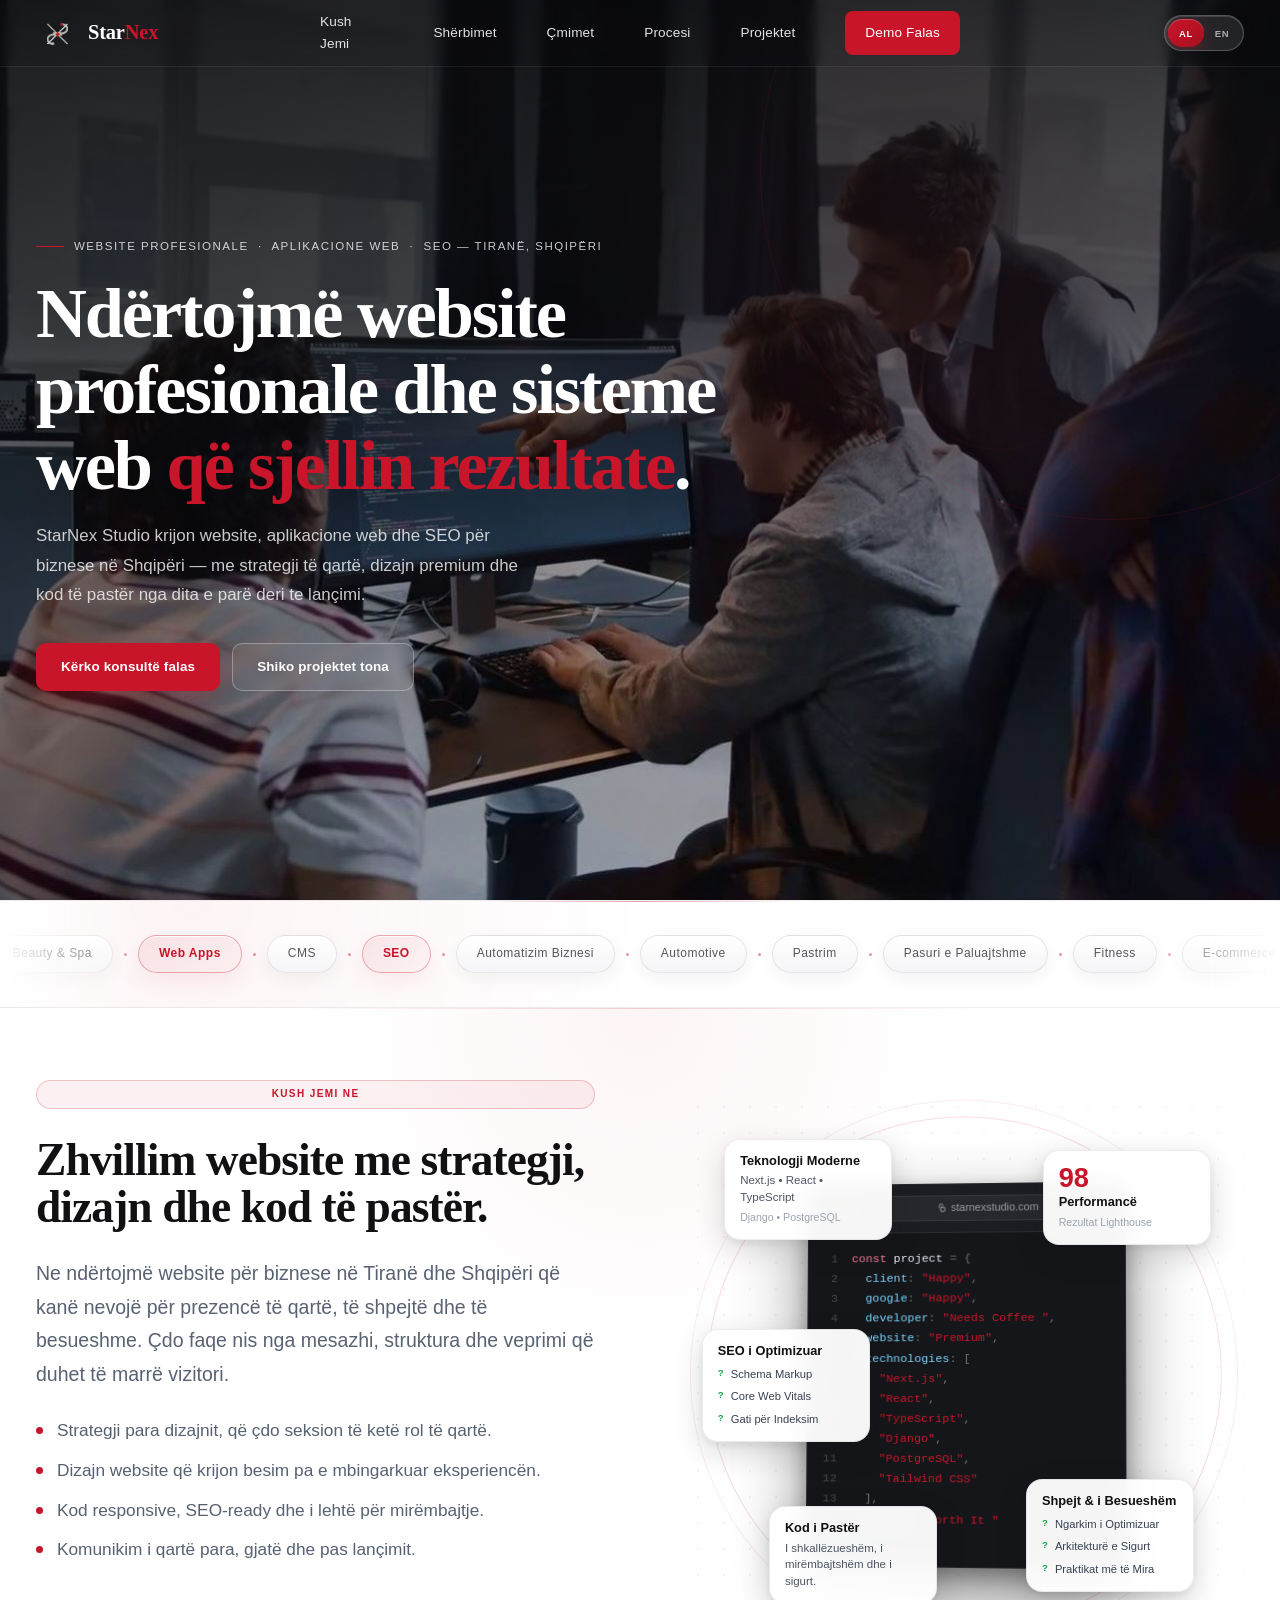
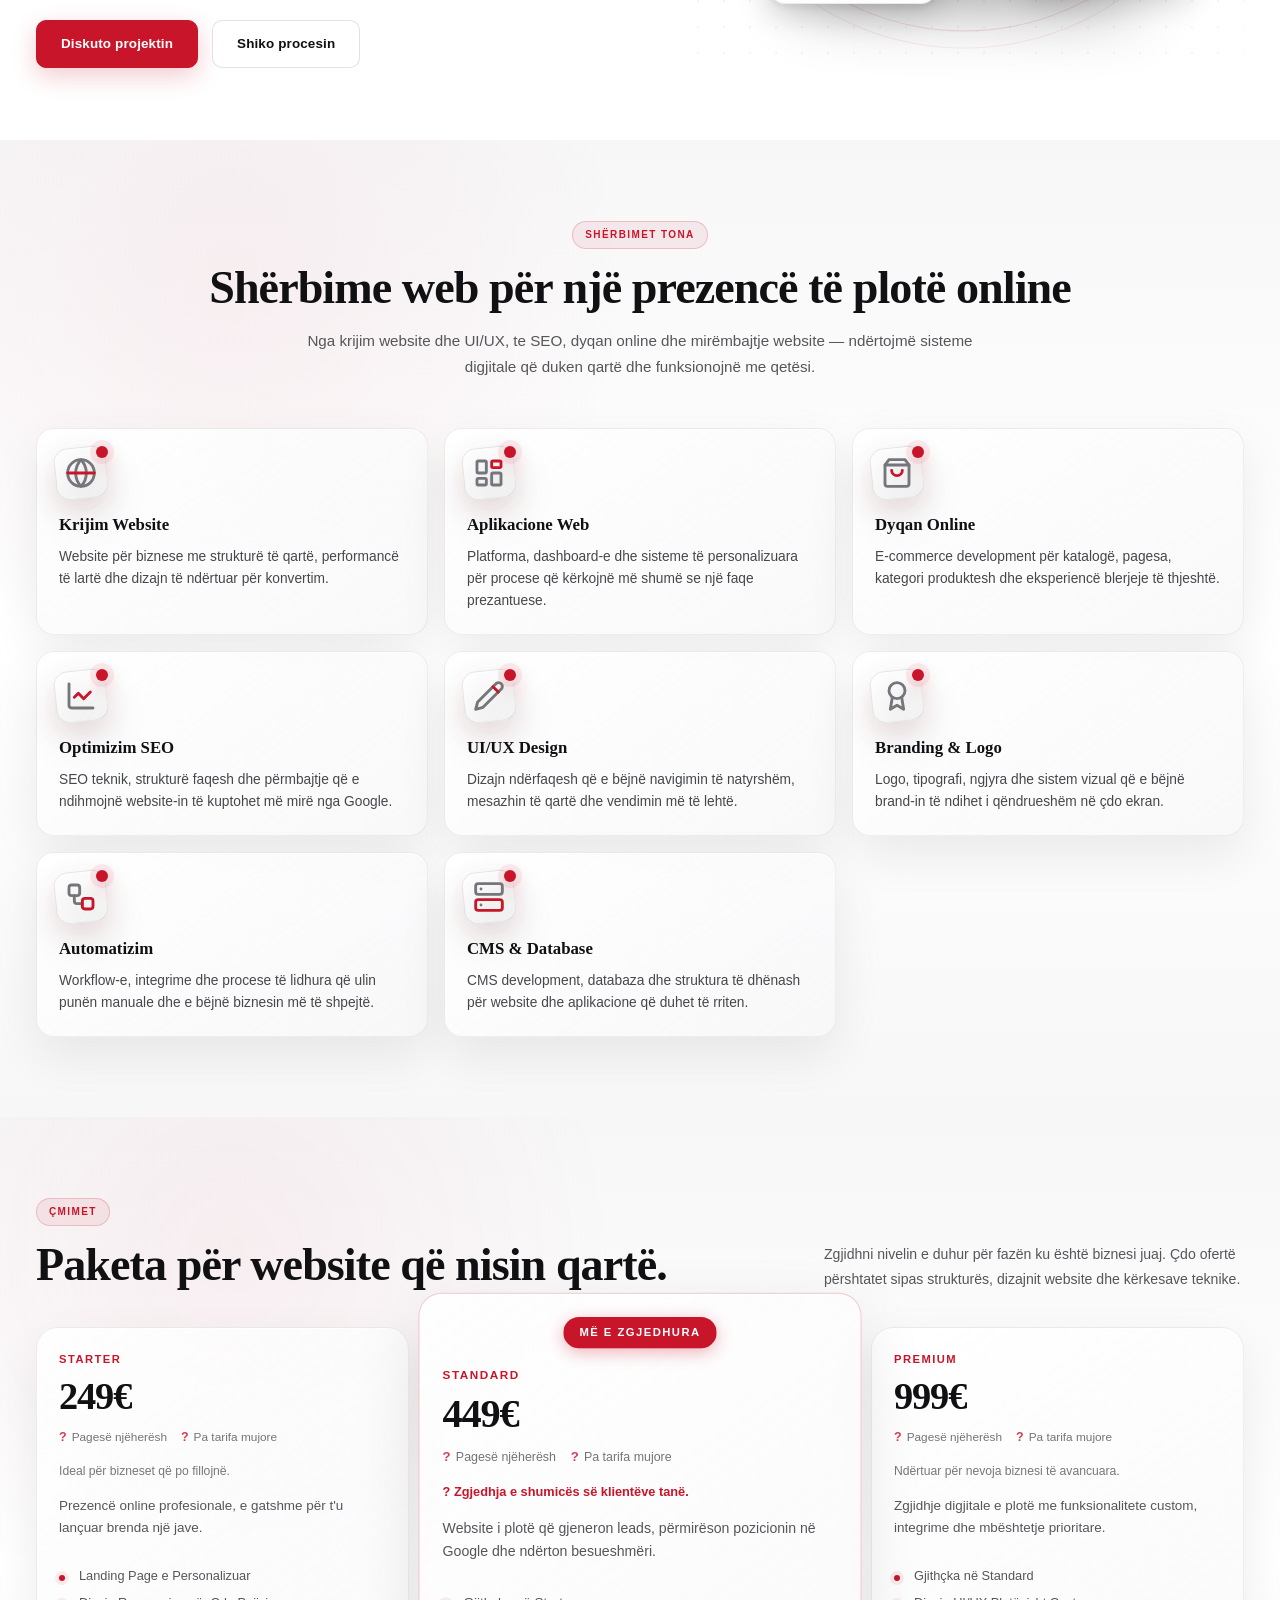
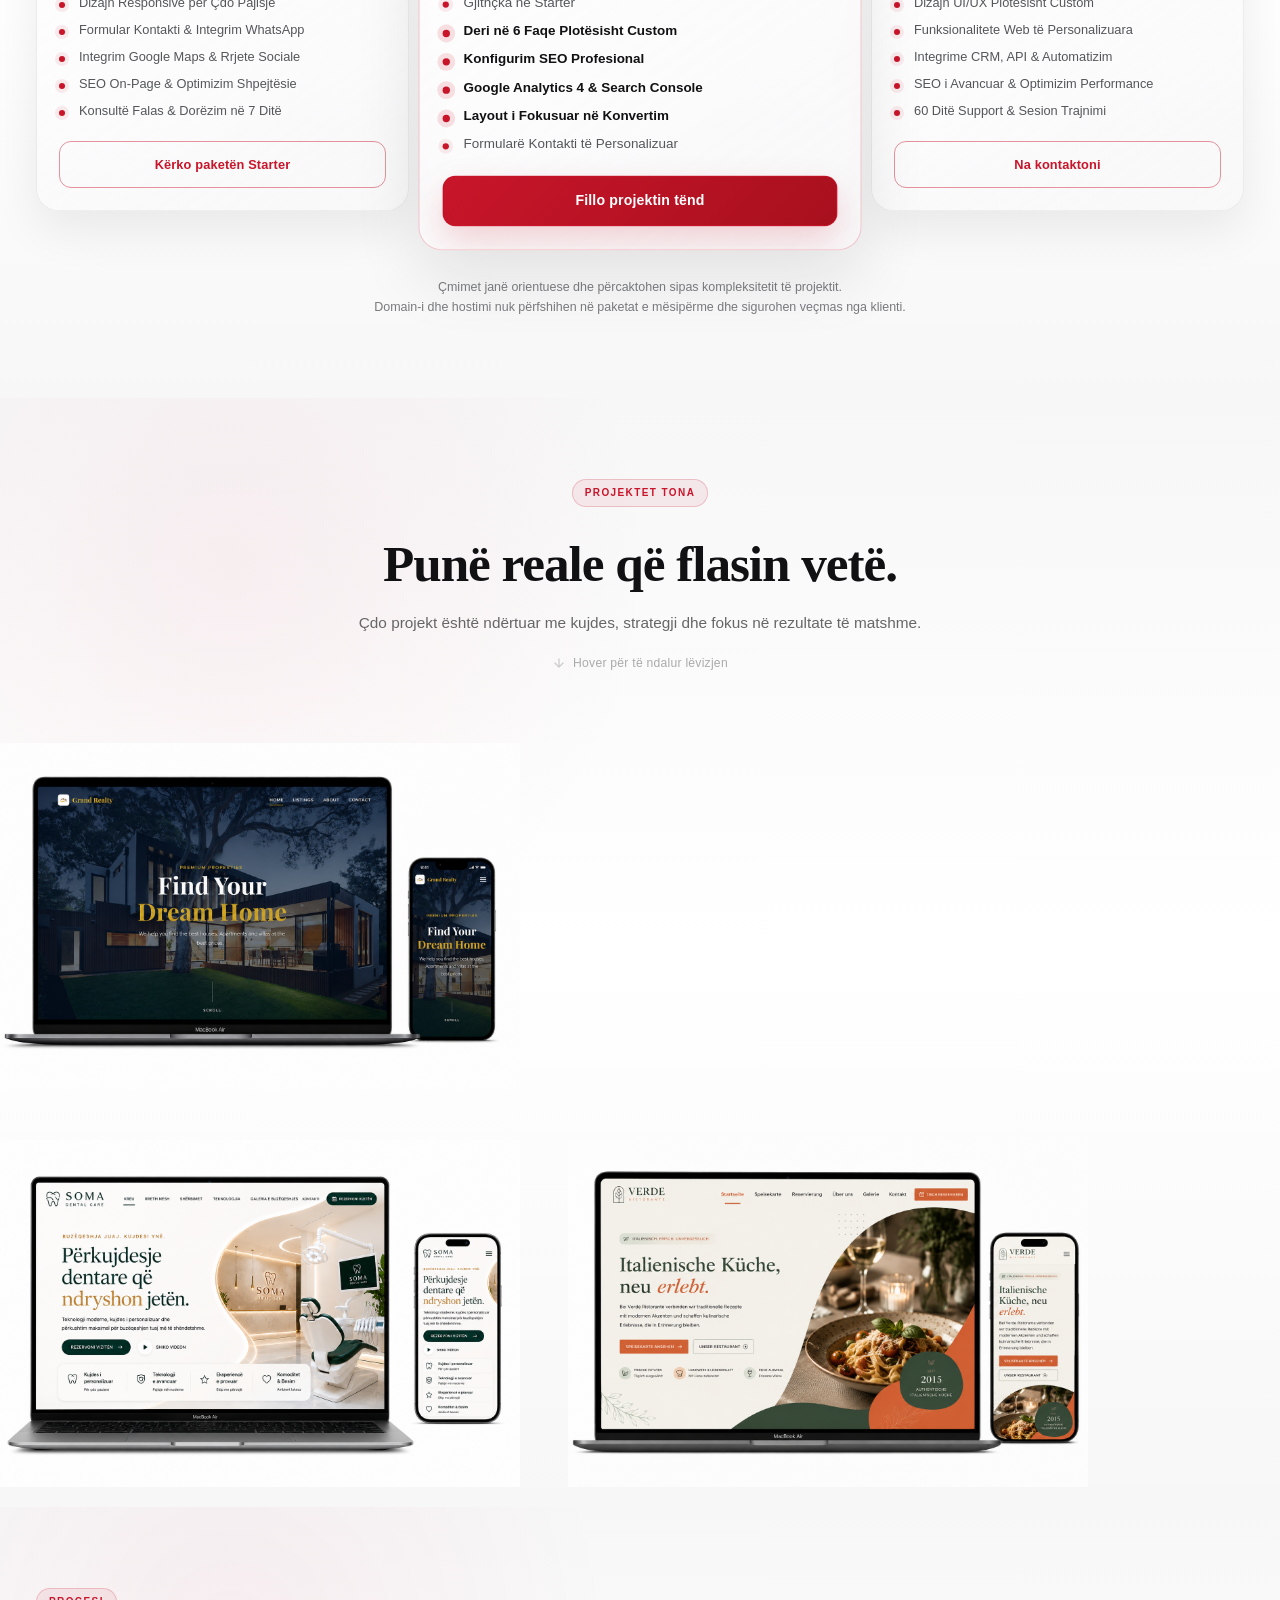
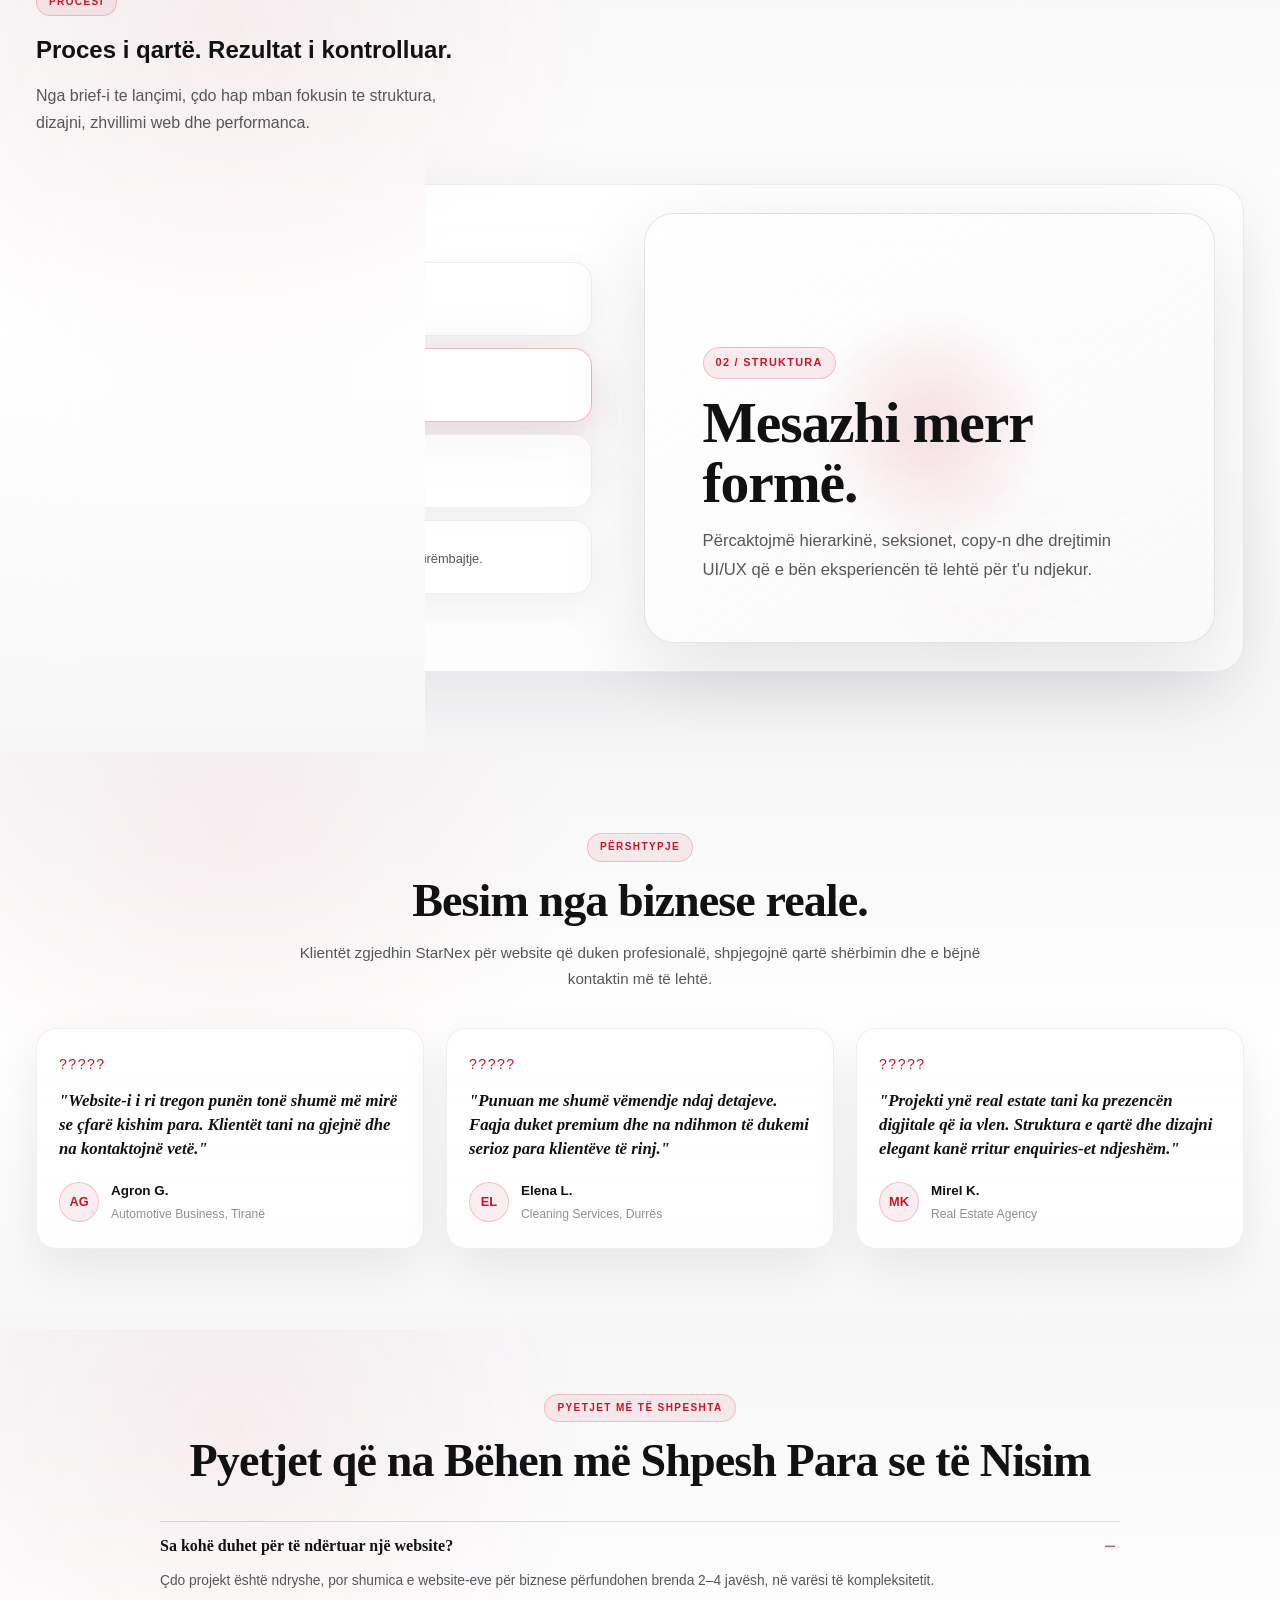
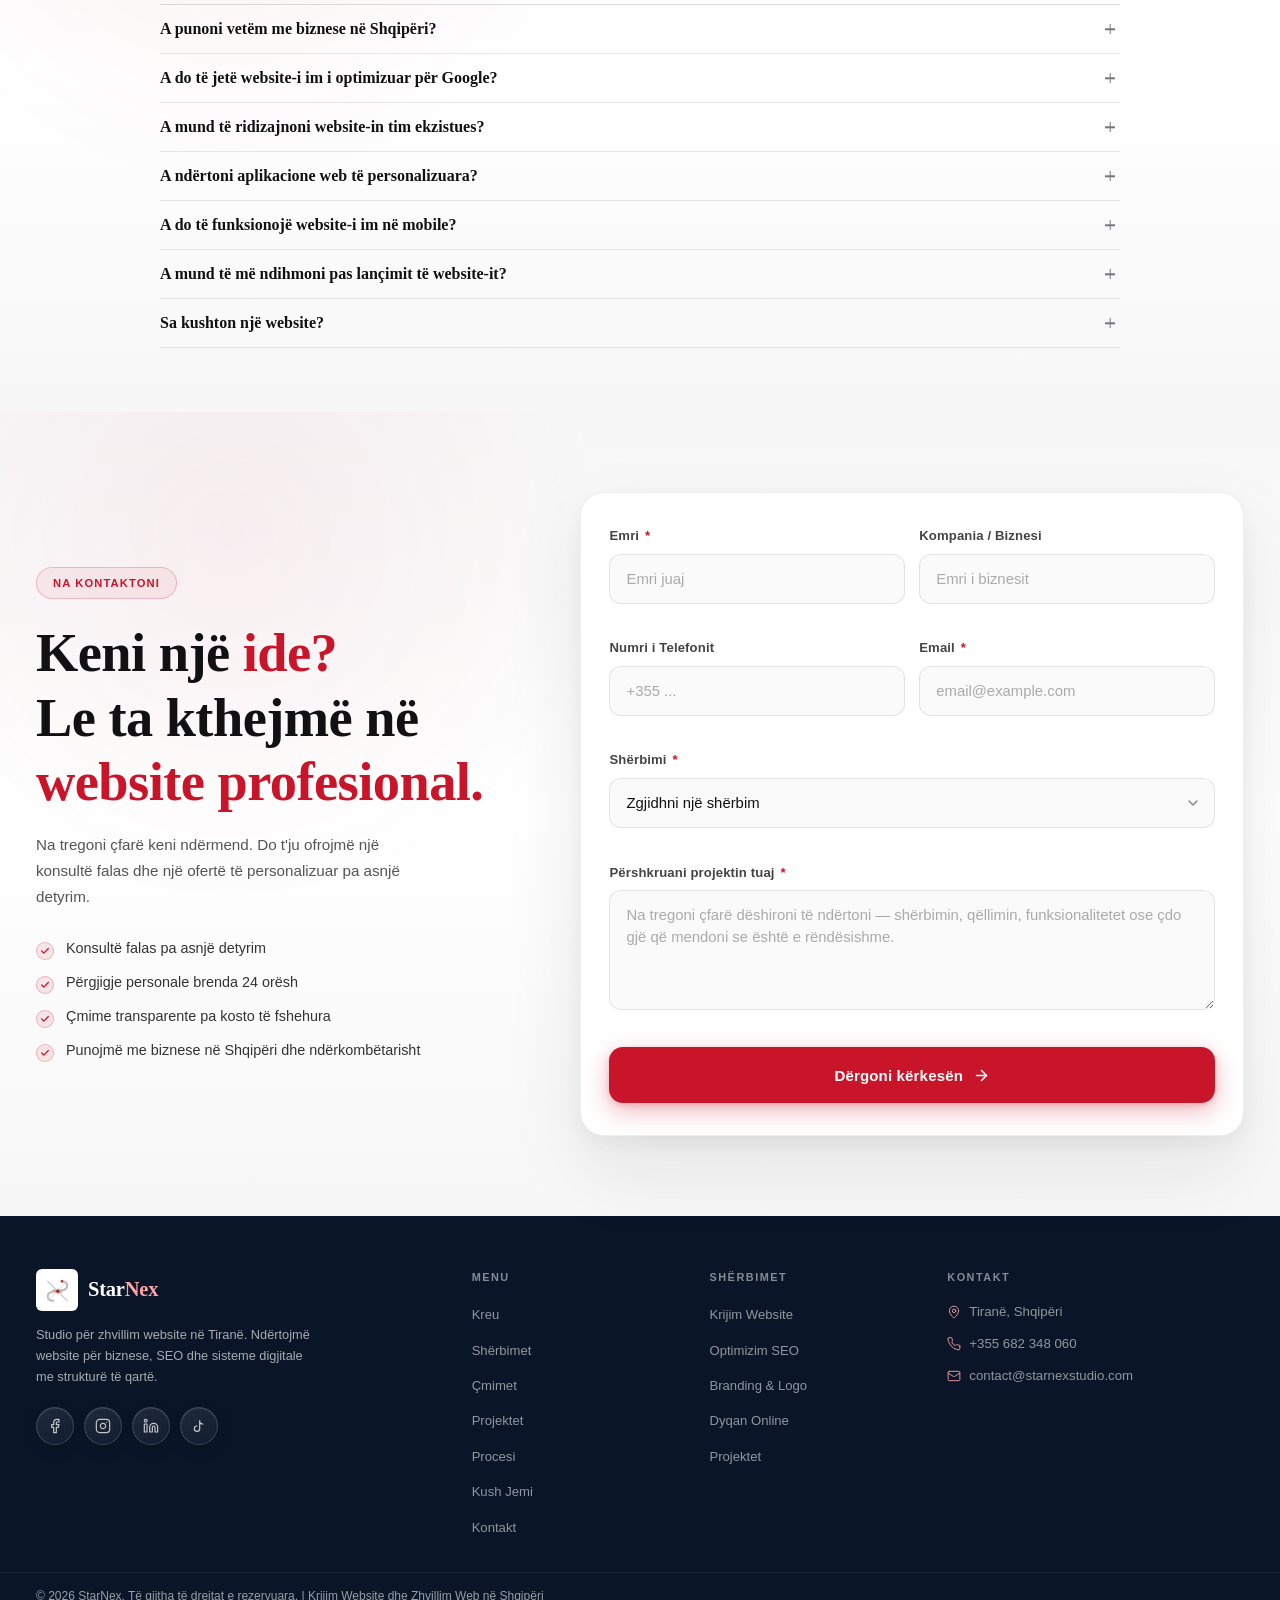
==== commit c97c176d: "fixed header" ====
--- a/index.html
+++ b/index.html
@@ -4,7 +4,7 @@
   <meta charset="UTF-8" />
   <meta name="viewport" content="width=device-width, initial-scale=1.0" />
 
-  <title>StarNex | Krijim Website dhe SEO në Tiranë</title>
+ <title>StarNex Studio | Website, SEO dhe Zgjidhje Digjitale për Biznese</title> 
 
   <meta
     name="description"
--- a/css/style.min.css
+++ b/css/style.min.css
@@ -1 +1 @@
-*,*::before,*::after{box-sizing:border-box;margin:0;padding:0;}html{scroll-behavior:smooth;font-size:16px;-webkit-text-size-adjust:100%;}body{font-family:var(--font-body);background:var(--bg);color:var(--text-primary);line-height:1.65;overflow-x:hidden;}img,svg{display:block;max-width:100%;}a{color:inherit;text-decoration:none;}ul{list-style:none;}button{font-family:inherit;cursor:pointer;border:none;background:none;}:root{--red:#C8152A;--red-hover:#A8101E;--red-muted:rgba(200,21,42,.07);--red-muted-border:rgba(200,21,42,.20);--silver:#9B9B9E;--silver-line:#B9BABD;--silver-ink:#74767B;--bg:#F7F7F8;--bg-white:#FFFFFF;--bg-section:#F2F3F5;--bg-dark:#0B0B0D;--bg-dark-card:#18181B;--text-primary:#111113;--text-secondary:#54565A;--text-muted:#8D9096;--heading-primary:#111113;--border:rgba(155,155,158,.16);--border-medium:rgba(155,155,158,.24);--footer-navy:#0A1628;--whatsapp-green:#25D366;--font-display:'Cormorant Garamond',Georgia,serif;--font-body:'DM Sans',sans-serif;--radius-sm:8px;--radius:12px;--radius-card:20px;--radius-pill:999px;--shadow-card:0 18px 48px rgba(17,17,19,.075),inset 0 1px 0 rgba(255,255,255,.86);--shadow-card-hover:0 24px 64px rgba(17,17,19,.105),inset 0 1px 0 rgba(255,255,255,.92);--shadow-red:0 8px 24px rgba(200,21,42,.22);--ease:cubic-bezier(0.22,0.61,0.36,1);--dur:.28s;--container-max:1360px;--gutter:clamp(20px,5vw,36px);--section-y:clamp(56px,9vw,80px);--section-y-sm:clamp(42px,6vw,64px);--header-gap:clamp(32px,4vw,48px);--heading:clamp(1.95rem,3.6vw,3.15rem);--subtitle:clamp(.95rem,1.15vw,1.02rem);--gap-lg:clamp(16px,2vw,22px);--gap-md:clamp(12px,1.6vw,16px);--gap-sm:clamp(8px,1vw,12px);--surface-glow:radial-gradient(circle at 18% 15%,rgba(200,21,42,.05),transparent 30%),linear-gradient(180deg,#F7F7F8 0%,#FFFFFF 50%,#F7F7F8 100%);}.skip-link{position:absolute;top:-60px;left:12px;z-index:100002;background:var(--red);color:#fff;padding:12px 20px;border-radius:var(--radius-sm);font-family:var(--font-body);font-size:.85rem;font-weight:600;transition:top var(--dur);}.skip-link:focus{top:12px;}a:focus-visible,button:focus-visible,input:focus-visible,select:focus-visible,textarea:focus-visible,[tabindex]:focus-visible{outline:2px solid var(--red);outline-offset:2px;}.container{width:100%;max-width:var(--container-max);margin:0 auto;padding:0 var(--gutter);}.section-badge{display:inline-flex;align-items:center;gap:8px;align-self:flex-start;font-size:10px;font-weight:700;letter-spacing:.14em;text-transform:uppercase;color:var(--red);background:var(--red-muted);border:1px solid var(--red-muted-border);padding:5px 12px;border-radius:var(--radius-pill);margin-bottom:14px;min-height:26px;}.section-heading{font-family:var(--font-display);font-size:var(--heading);font-weight:600;line-height:1.1;letter-spacing:-.02em;color:var(--heading-primary);margin-bottom:14px;}.section-sub{font-size:var(--subtitle);color:var(--text-secondary);line-height:1.72;}.section-header.center{text-align:center;}.section-header.center .section-sub{max-width:710px;margin:0 auto;}.btn{display:inline-flex;align-items:center;justify-content:center;gap:8px;font-family:var(--font-body);font-size:.84rem;font-weight:600;letter-spacing:.01em;padding:12px 24px;min-height:44px;border-radius:10px;transition:transform var(--dur) var(--ease),box-shadow var(--dur) var(--ease),background var(--dur) var(--ease),border-color var(--dur) var(--ease),color var(--dur) var(--ease);white-space:nowrap;}.btn-primary{background:var(--red);color:#fff;border:1px solid var(--red);box-shadow:var(--shadow-red);}.btn-ghost{color:var(--text-primary);border:1px solid var(--border-medium);background:var(--bg-white);}.btn-nav{background:var(--red);color:#fff !important;padding:9px 20px;border-radius:var(--radius-sm);font-size:.8rem;font-weight:600;}.btn-dark-ghost,.light-btn{border:1px solid rgba(255,255,255,.30);background:rgba(255,255,255,.06);color:#fff;backdrop-filter:blur(6px);-webkit-backdrop-filter:blur(6px);}@media(hover:hover) and(pointer:fine){.btn-primary:hover{background:var(--red-hover);border-color:var(--red-hover);transform:translateY(-2px);box-shadow:0 14px 36px rgba(200,21,42,.30);}.btn-ghost:hover{border-color:var(--red);color:var(--red);background:var(--red-muted);}.btn-nav:hover{background:var(--red-hover);}.btn-dark-ghost:hover,.light-btn:hover{background:rgba(255,255,255,.12);border-color:rgba(255,255,255,.55);color:#fff;transform:translateY(-2px);}}.reveal{opacity:0;transform:translateY(24px);transition:opacity .7s var(--ease),transform .7s var(--ease);}.reveal.visible{opacity:1;transform:translateY(0);}.reveal-d1{transition-delay:.08s;}.reveal-d2{transition-delay:.16s;}.reveal-d3{transition-delay:.24s;}@keyframes pageFade{from{opacity:0;}to{opacity:1;}}body{animation:pageFade .5s ease forwards;}.navbar{position:fixed;top:0;left:0;right:0;z-index:900;background:rgba(11,11,13,.08);backdrop-filter:blur(6px);-webkit-backdrop-filter:blur(6px);border-bottom:1px solid rgba(255,255,255,.08);box-shadow:none;transition:background-color .34s var(--ease),border-color .34s var(--ease),backdrop-filter .34s var(--ease);}.navbar.scrolled,.navbar.navbar-scrolled,.navbar.menu-open{background:rgba(248,249,250,.96);border-bottom:1px solid rgba(0,0,0,.06);box-shadow:0 1px 10px rgba(0,0,0,.035);backdrop-filter:blur(12px);-webkit-backdrop-filter:blur(12px);}.navbar.scrolled .logo-text,.navbar.navbar-scrolled .logo-text{color:var(--text-primary);}.navbar.scrolled .nav-links a:not(.btn-nav),.navbar.navbar-scrolled .nav-links a:not(.btn-nav){color:var(--text-secondary);}.nav-inner{display:flex;align-items:center;justify-content:space-between;height:66px;}.logo{display:flex;align-items:center;gap:10px;}.logo img{width:42px;height:42px;object-fit:contain;border-radius:6px;}.logo-text{font-family:var(--font-display);font-size:1.28rem;font-weight:700;letter-spacing:-.01em;color:#fff;transition:color .3s ease;}.navbar.scrolled .logo-text,.navbar.navbar-scrolled .logo-text,.navbar.menu-open .logo-text{color:var(--text-primary);}.logo-accent{color:var(--red);}.nav-links{display:none;align-items:center;gap:40px;}.nav-links a{font-size:.85rem;font-weight:500;letter-spacing:.01em;color:rgba(255,255,255,.88);position:relative;transition:color .3s ease;}.navbar.scrolled .nav-links a:not(.btn-nav),.navbar.navbar-scrolled .nav-links a:not(.btn-nav){color:var(--text-secondary);}.nav-links a:not(.btn-nav)::after{content:'';position:absolute;left:0;bottom:-3px;width:0;height:1px;background:var(--red);transition:width .3s ease;}.nav-links a:not(.btn-nav):hover::after{width:100%;}.nav-links a.active:not(.btn-nav){color:var(--red) !important;}.nav-links a.active:not(.btn-nav)::after{width:100%;}.hamburger{display:flex;align-items:center;justify-content:center;width:40px;height:40px;border-radius:var(--radius-sm);background:rgba(255,255,255,.08);flex-direction:column;gap:5px;}.navbar.scrolled .hamburger,.navbar.navbar-scrolled .hamburger,.navbar.menu-open .hamburger{background:rgba(17,17,19,.06);}.hamburger span{width:20px;height:2px;border-radius:2px;background:#fff;transition:all .25s ease;}.navbar.scrolled .hamburger span,.navbar.navbar-scrolled .hamburger span,.navbar.menu-open .hamburger span{background:var(--text-primary);}.hamburger.active span:nth-child(1){transform:translateY(7px) rotate(45deg);}.hamburger.active span:nth-child(2){opacity:0;}.hamburger.active span:nth-child(3){transform:translateY(-7px) rotate(-45deg);}#mobileMenu{display:flex;flex-direction:column;position:fixed;top:66px;left:0;right:0;height:auto;background:#f8f9fa;padding:18px var(--gutter) 24px;z-index:890;border-top:1px solid rgba(0,0,0,.04);box-shadow:0 18px 32px rgba(0,0,0,.06);transform:translateY(-8px);opacity:0;visibility:hidden;pointer-events:none;transition:opacity .22s ease,transform .22s ease,visibility 0s linear .22s;}#mobileMenu.open{transform:translateY(0);opacity:1;visibility:visible;pointer-events:auto;transition:opacity .22s ease,transform .22s ease,visibility 0s linear 0s;}.mobile-link{display:block;position:relative;width:100%;padding:14px 0;color:#111113;font-size:.96rem;font-weight:650;line-height:1.25;}.mobile-link::after{content:'';display:block;width:48%;height:1px;margin-top:14px;background:linear-gradient(90deg,rgba(200,21,42,.45),rgba(200,21,42,.06));border-radius:var(--radius-pill);}.mobile-link:last-child::after{display:none;}.language-toggle{display:inline-flex;align-items:center;margin-left:12px;user-select:none;-webkit-user-select:none;touch-action:none;}.language-toggle-track{--toggle-padding:3px;--option-width:32px;position:relative;display:grid;grid-template-columns:repeat(2,var(--option-width));align-items:center;padding:var(--toggle-padding);border:1px solid rgba(255,255,255,.22);border-radius:var(--radius-pill);background:rgba(255,255,255,.10);box-shadow:0 8px 24px rgba(0,0,0,.18),inset 0 1px 0 rgba(255,255,255,.14);backdrop-filter:blur(14px);-webkit-backdrop-filter:blur(14px);cursor:grab;overflow:hidden;transition:background .34s var(--ease),border-color .34s var(--ease),box-shadow .34s var(--ease);}.navbar.scrolled .language-toggle-track,.navbar.navbar-scrolled .language-toggle-track,.navbar.menu-open .language-toggle-track{border-color:rgba(24,24,27,.1);background:rgba(255,255,255,.86);box-shadow:0 8px 24px rgba(15,23,42,.06),inset 0 1px 0 rgba(255,255,255,.92);}.language-toggle-track:active{cursor:grabbing;}.language-toggle-thumb{position:absolute;top:var(--toggle-padding);left:var(--toggle-padding);width:var(--option-width);height:calc(100% - var(--toggle-padding) * 2);border-radius:var(--radius-pill);background:linear-gradient(135deg,#c8152a 0%,#a8101e 100%);box-shadow:0 6px 16px rgba(200,21,42,.24),inset 0 1px 0 rgba(255,255,255,.22);transform:translateX(0);transition:transform .5s cubic-bezier(0.22,1,0.36,1),box-shadow .35s ease;will-change:transform;pointer-events:none;}.language-toggle[data-current-language="en"] .language-toggle-thumb{transform:translateX(var(--option-width));}.language-option{position:relative;z-index:2;display:flex;align-items:center;justify-content:center;width:var(--option-width);height:26px;padding:0;border:0;border-radius:var(--radius-pill);background:transparent;color:rgba(255,255,255,.62);font-family:var(--font-body);font-size:9px;font-weight:700;letter-spacing:.08em;cursor:pointer;transition:color .4s ease,transform .3s ease;-webkit-tap-highlight-color:transparent;}.language-option.active{color:#ffffff;}.navbar.scrolled .language-option,.navbar.navbar-scrolled .language-option,.navbar.menu-open .language-option{color:#71717a;}.navbar.scrolled .language-option.active,.navbar.navbar-scrolled .language-option.active,.navbar.menu-open .language-option.active{color:#ffffff;}.language-toggle.dragging .language-toggle-thumb{transition:none;}.language-toggle.dragging .language-option{transition:color .12s linear;}.language-toggle.switching{pointer-events:none;}.language-toggle.switching .language-toggle-thumb{box-shadow:0 8px 20px rgba(200,21,42,.28),inset 0 1px 0 rgba(255,255,255,.24);}@media(hover:hover) and(pointer:fine){.language-option:hover{transform:translateY(-1px);}}@media(min-width:900px){.nav-links{display:flex;position:absolute;left:50%;transform:translateX(-50%);gap:50px;}.hamburger,#mobileMenu{display:none;}.nav-inner{height:66px;}.language-toggle{margin-left:18px;}.language-toggle-track{--option-width:36px;--toggle-padding:3px;}.language-option{height:28px;font-size:9.5px;}}.hvs{position:relative;display:flex;align-items:center;overflow:hidden;background:#111113;min-height:100vh;min-height:100svh;}.hvs-vid{position:absolute;inset:0;width:100%;height:100%;object-fit:cover;z-index:0;}.hvs-overlay{position:absolute;inset:0;z-index:1;background:linear-gradient(180deg,rgba(8,8,9,.94) 0%,rgba(8,8,9,.82) 34%,rgba(8,8,9,.42) 68%,rgba(8,8,9,0) 100%),linear-gradient(110deg,rgba(8,8,9,.58) 0%,rgba(8,8,9,.32) 48%,rgba(18,18,19,0) 100%),radial-gradient(circle at 72% 28%,rgba(200,21,42,.20),transparent 32%);}.hvs::after{content:'';position:absolute;left:0;right:0;bottom:-1px;z-index:1;height:clamp(90px,16vw,170px);pointer-events:none;background:none;}.hvs-shape{position:absolute;pointer-events:none;z-index:1;border-radius:50%;border-color:rgba(200,21,42,.13);}.hvs-s1{width:700px;height:700px;border:1px solid rgba(200,21,42,.13);top:-180px;right:-180px;}.hvs-s2{width:320px;height:320px;border:1px solid rgba(200,21,42,.09);bottom:-80px;left:-80px;}.hvs-s3{width:180px;height:180px;border:1px solid rgba(200,21,42,.07);top:30%;right:15%;}.hvs-inner{position:relative;z-index:2;max-width:740px;padding:clamp(108px,27vw,132px) 0 clamp(44px,9vw,80px);}.hvs-tag{font-size:.72rem;letter-spacing:.13em;text-transform:uppercase;color:rgba(255,255,255,.78);margin-bottom:20px;display:flex;align-items:center;flex-wrap:wrap;gap:6px 10px;line-height:1.6;}.hvs-tag::before{content:'';width:28px;height:1px;background:var(--red);display:inline-block;}.hvs-inner h1{font-family:var(--font-display);font-size:clamp(2.35rem,8.6vw,4.4rem);font-weight:600;color:#fff;line-height:1.08;letter-spacing:-.03em;margin-bottom:18px;text-shadow:0 18px 48px rgba(0,0,0,.26);}.sn-red{color:var(--red);}.hvs-sub{font-size:clamp(.96rem,2.4vw,1.06rem);color:rgba(255,255,255,.78);max-width:500px;line-height:1.72;margin-bottom:28px;}.hvs-actions{display:flex;flex-direction:column;align-items:stretch;gap:12px;}.hvs-actions .btn{width:100%;}@media(min-width:480px){.hvs-actions{flex-direction:row;align-items:flex-start;flex-wrap:wrap;}.hvs-actions .btn{width:auto;}}@media(min-width:768px){.hvs-inner{padding:108px 0 80px;}.hvs-sub{margin-bottom:34px;}}@media(max-height:700px){.hvs-inner{padding-bottom:140px;}}.tr-ribbon{position:relative;overflow:hidden;padding:clamp(22px,4vw,34px) 0;background:linear-gradient(90deg,transparent,rgba(200,21,42,.40),transparent) top center / min(320px,60%) 1px no-repeat,radial-gradient(circle at 15% 0%,rgba(200,21,42,.045),transparent 42%),#FFFFFF;border-top:1px solid var(--border);border-bottom:1px solid var(--border);display:flex;flex-direction:column;align-items:center;gap:0;user-select:none;}.tr-ribbon::before,.tr-ribbon::after{content:'';position:absolute;top:0;bottom:0;width:clamp(56px,12vw,140px);z-index:2;pointer-events:none;}.tr-ribbon::before{left:0;background:linear-gradient(to right,#FFFFFF,transparent);}.tr-ribbon::after{right:0;background:linear-gradient(to left,#FFFFFF,transparent);}@keyframes trScroll{from{transform:translateX(0);}to{transform:translateX(-50%);}}.tr-track{display:flex;align-items:center;width:max-content;padding:0 12px;animation:trScroll 44s linear infinite;will-change:transform;}.tr-pill{display:inline-flex;align-items:center;height:34px;padding:0 16px;background:linear-gradient(180deg,#FFFFFF,#F5F5F7);border:1px solid var(--border-medium);border-radius:var(--radius-pill);box-shadow:inset 0 1px 0 rgba(255,255,255,.9),0 6px 18px rgba(17,17,19,.05);font-size:11.5px;font-weight:500;color:var(--text-secondary);letter-spacing:.04em;white-space:nowrap;flex-shrink:0;transition:transform .18s ease,border-color .18s ease,box-shadow .18s ease,background .18s ease,color .18s ease;}.tr-pill.tr-accent{color:var(--red);font-weight:600;border-color:rgba(200,21,42,.32);background:linear-gradient(135deg,rgba(200,21,42,.09),rgba(200,21,42,.03));box-shadow:inset 0 1px 0 rgba(255,255,255,.9),0 8px 22px rgba(200,21,42,.08);}.tr-dot{display:inline-block;width:3px;height:3px;border-radius:50%;background:rgba(200,21,42,.45);flex-shrink:0;margin:0 9px;}@media(hover:hover) and(pointer:fine){.tr-ribbon:hover .tr-track{animation-play-state:paused;}.tr-pill:hover{transform:translateY(-2px);border-color:rgba(200,21,42,.38);color:var(--red);background:linear-gradient(180deg,#FFFFFF,rgba(200,21,42,.05));box-shadow:inset 0 1px 0 rgba(255,255,255,.9),0 10px 24px rgba(200,21,42,.10);}.tr-pill.tr-accent:hover{border-color:rgba(200,21,42,.55);background:linear-gradient(135deg,rgba(200,21,42,.13),rgba(200,21,42,.05));}}@media(min-width:640px){.tr-pill{height:38px;padding:0 20px;font-size:12px;}.tr-dot{margin:0 11px;}}@media(prefers-reduced-motion:reduce){.tr-track{animation:none;}}.dark-split-band{position:relative;background:radial-gradient(ellipse at 50% 0%,rgba(200,21,42,.045),transparent 34%),#FFFFFF;color:var(--text-primary);overflow:hidden;}.dark-split-band::before{content:'';position:absolute;top:0;left:50%;transform:translateX(-50%);z-index:0;width:min(720px,70%);height:1px;background:linear-gradient(90deg,transparent,rgba(200,21,42,.18),transparent);}.dark-split-inner{display:grid;grid-template-columns:1fr;width:100%;max-width:var(--container-max);margin:0 auto;padding:clamp(42px,7vw,72px) var(--gutter);gap:18px;align-items:center;}.dark-split-image{min-width:0;}.dark-split-content{display:flex;flex-direction:column;justify-content:center;padding:0;}.dark-split-content .section-badge{align-self:stretch;justify-content:center;max-width:100%;margin-bottom:28px;background:rgba(200,21,42,.06);border-color:rgba(200,21,42,.22);}.dark-split-content h2{font-family:var(--font-display);font-size:clamp(2.35rem,7vw,3.9rem);line-height:1.04;letter-spacing:-.02em;color:var(--heading-primary);margin:0 0 26px;}.dark-split-content p{max-width:720px;color:#596272;font-size:clamp(1rem,2.4vw,1.22rem);line-height:1.72;margin-bottom:26px;}.alt-list{display:flex;flex-direction:column;gap:12px;margin-bottom:28px;}.alt-list li{display:flex;align-items:flex-start;gap:14px;color:#566172;font-size:clamp(.95rem,2vw,1.08rem);line-height:1.6;}.alt-list li::before{content:'';flex-shrink:0;width:7px;height:7px;border-radius:var(--radius-pill);background:var(--red);box-shadow:none;margin-top:10px;}.about-actions{display:flex;gap:14px;flex-wrap:wrap;padding:0;}.about-actions .btn{flex:1 1 auto;}.about-actions .btn-dark-ghost{background:#FFFFFF;border-color:rgba(17,17,19,.12);color:var(--text-primary);box-shadow:none;backdrop-filter:none;-webkit-backdrop-filter:none;}@media(hover:hover) and(pointer:fine){.about-actions .btn-dark-ghost:hover{background:#F7F7F8;border-color:rgba(17,17,19,.18);color:var(--text-primary);transform:translateY(-2px);}}.about-code-visual{position:relative;overflow:visible;min-height:0;padding:clamp(16px,4vw,28px) 0 clamp(12px,3vw,20px);}.about-code-bg{position:absolute;inset:0;overflow:hidden;pointer-events:none;}.about-code-orbit{position:absolute;top:50%;left:50%;border-radius:50%;border:1px solid rgba(200,21,42,.14);transform:translate(-50%,-50%);pointer-events:none;}.about-code-orbit--a{width:320px;height:320px;}.about-code-orbit--b{width:420px;height:420px;border-color:rgba(200,21,42,.08);}.about-code-dots{position:absolute;inset:0;background-image:radial-gradient(circle,rgba(17,17,19,.08) 1px,transparent 1px);background-size:26px 26px;opacity:.6;pointer-events:none;}.about-code-stage{position:relative;display:flex;align-items:center;justify-content:center;min-height:480px;padding:8px 0;}.about-code-window{position:relative;z-index:1;width:min(290px,80vw);margin:0;background:#15161a;border-radius:16px;border:1px solid rgba(255,255,255,.08);box-shadow:0 30px 70px rgba(0,0,0,.45),0 8px 20px rgba(0,0,0,.3);overflow:hidden;}.acw-topbar{display:flex;align-items:center;gap:8px;padding:11px 14px;background:#1c1d22;border-bottom:1px solid rgba(255,255,255,.07);}.acw-dots{display:flex;gap:5px;flex-shrink:0;}.dot-r,.dot-y,.dot-g{width:9px;height:9px;border-radius:50%;}.dot-r{background:#ff5f57;}.dot-y{background:#febc2e;}.dot-g{background:#28c840;}.acw-addr{flex:1;display:flex;align-items:center;gap:5px;justify-content:center;background:rgba(255,255,255,.05);border:1px solid rgba(255,255,255,.08);border-radius:99px;padding:3px 10px;font-size:.68rem;color:rgba(255,255,255,.55);}.acw-addr svg{flex-shrink:0;}.acw-body{padding:16px 0 16px 4px;overflow-x:auto;overflow-y:hidden;scrollbar-width:none;}.acw-body::-webkit-scrollbar{display:none;}.acw-code{margin:0;font-family:'SFMono-Regular',Consolas,'Liberation Mono',Menlo,monospace;font-size:.68rem;line-height:1.7;white-space:pre;}.acw-line{display:block;padding:0 16px 0 0;}.acw-ln{display:inline-block;width:20px;color:rgba(255,255,255,.22);text-align:right;margin-right:10px;user-select:none;}.tok-kw{color:#ff7b9c;}.tok-var{color:#e8eaf0;}.tok-prop{color:#7dd3fc;}.tok-str{color:#c8152a;}.tok-pl{color:rgba(255,255,255,.4);}.about-code-card{position:absolute;z-index:2;width:132px;background:rgba(255,255,255,.96);backdrop-filter:blur(10px);-webkit-backdrop-filter:blur(10px);border:1px solid rgba(17,17,19,.08);border-radius:14px;padding:11px 12px;box-shadow:0 10px 30px rgba(17,17,19,.16),0 3px 8px rgba(17,17,19,.07);display:flex;flex-direction:column;gap:3px;transition:box-shadow 280ms var(--ease);}@media(hover:hover) and(pointer:fine){.about-code-card:hover{box-shadow:0 18px 42px rgba(17,17,19,.2),0 6px 14px rgba(17,17,19,.09);}}.acc-title{font-size:.7rem;font-weight:700;color:#111113;line-height:1.3;}.acc-text{font-size:.62rem;color:#4b5563;line-height:1.45;}.acc-sub{font-size:.58rem;color:#9ca3af;}.acc-num{font-size:1.4rem;font-weight:800;color:#c8152a;line-height:1;}.acc-list{list-style:none;margin:2px 0 0;display:flex;flex-direction:column;gap:4px;}.acc-list li{font-size:.6rem;color:#374151;padding-left:12px;position:relative;}.acc-list li::before{content:'?';position:absolute;left:0;color:#16a34a;font-weight:700;font-size:.6rem;}.acv-card--stack{top:1%;left:0;}.acv-card--seo{top:42%;left:0;}.acv-card--clean{bottom:2%;left:8%;}.acv-card--perf{top:5%;right:0;align-items:flex-start;justify-content:center;}.acv-card--fast{bottom:7%;right:0;}.acv-anim{opacity:0;transform:translateY(28px) scale(.97);}.about-code-visual.acv-visible .about-code-window{opacity:1;transform:translateY(0) scale(1);}.about-code-visual.acv-visible .acv-card--stack,.about-code-visual.acv-visible .acv-card--perf,.about-code-visual.acv-visible .acv-card--seo,.about-code-visual.acv-visible .acv-card--clean,.about-code-visual.acv-visible .acv-card--fast{opacity:1;transform:translateY(0) scale(1);}@keyframes acv-float-a{0%,100%{transform:translateY(0) rotate(0deg);}50%{transform:translateY(-9px) rotate(-.6deg);}}@keyframes acv-float-b{0%,100%{transform:translateY(-4px) rotate(0deg);}50%{transform:translateY(6px) rotate(.6deg);}}.about-code-visual.acv-done .acv-card--stack{animation:acv-float-a 6.2s ease-in-out infinite;}.about-code-visual.acv-done .acv-card--perf{animation:acv-float-b 7.4s ease-in-out .4s infinite;}.about-code-visual.acv-done .acv-card--seo{animation:acv-float-a 6.8s ease-in-out .9s infinite;}.about-code-visual.acv-done .acv-card--clean{animation:acv-float-b 7s ease-in-out .3s infinite;}.about-code-visual.acv-done .acv-card--fast{animation:acv-float-a 6.5s ease-in-out .6s infinite;}@media(hover:hover) and(pointer:fine){.about-code-card:hover{animation-play-state:paused;}}@media(min-width:900px){.dark-split-inner{grid-template-columns:minmax(0,1fr) minmax(0,1fr);grid-template-areas:"content visual" "actions visual";column-gap:clamp(54px,7vw,96px);row-gap:28px;min-height:560px;}.dark-split-content{grid-area:content;padding:0;align-self:end;}.about-actions{grid-area:actions;gap:14px;justify-content:flex-start;align-self:start;}.about-actions .btn{flex:0 0 auto;}.dark-split-content .section-badge{width:100%;}.dark-split-content h2{font-size:clamp(2.65rem,3.55vw,3.85rem);max-width:720px;}.dark-split-content p{max-width:780px;}.about-code-visual{grid-area:visual;min-height:560px;padding:0;}.about-code-orbit--a{width:min(560px,92%);height:min(560px,92%);}.about-code-orbit--b{width:min(760px,98%);height:min(760px,98%);}.about-code-stage{display:flex;align-items:center;justify-content:center;min-height:560px;padding:28px 24px;transition:transform 400ms var(--ease);will-change:transform;}.about-code-window{width:320px;margin:0;transform:perspective(1100px) rotateY(-4deg) rotateX(2deg);}.about-code-visual.acv-visible .about-code-window{transform:perspective(1100px) rotateY(-4deg) rotateX(2deg) translateY(0) scale(1);}.acw-code{font-size:.74rem;}.acw-ln{width:26px;margin-right:14px;}.about-code-card{width:168px;padding:13px 15px;border-radius:16px;}.acc-title{font-size:.8rem;}.acc-text{font-size:.72rem;}.acc-sub{font-size:.66rem;}.acc-num{font-size:1.7rem;}.acc-list li{font-size:.7rem;padding-left:13px;}.acv-card--stack{top:8%;left:7%;}.acv-card--seo{top:42%;left:3%;}.acv-card--clean{bottom:9%;left:15%;}.acv-card--perf{top:10%;right:6%;}.acv-card--fast{bottom:11%;right:9%;}}.svc-band{padding:var(--section-y) 0;background:var(--surface-glow);}.service-editorial-head{margin-bottom:var(--header-gap);}.svc-grid{display:grid;grid-template-columns:1fr;gap:var(--gap-lg);margin-top:0;}.svc-card{display:block;padding:clamp(18px,4vw,22px);background:linear-gradient(145deg,rgba(255,255,255,.96),rgba(247,247,248,.78));border:1px solid var(--border);border-radius:18px;text-decoration:none;color:inherit;box-shadow:var(--shadow-card);transition:transform .28s var(--ease),border-color .28s var(--ease),box-shadow .28s var(--ease);}@media(hover:hover) and(pointer:fine){.svc-card:hover{transform:translateY(-4px);border-color:rgba(200,21,42,.24);box-shadow:var(--shadow-card-hover);}}.svc-icon{position:relative;width:44px;height:44px;display:inline-flex;align-items:center;justify-content:center;color:var(--silver-ink);margin-bottom:16px;overflow:visible;}.svc-icon::before{content:'';position:absolute;inset:-4px;border-radius:14px;background:radial-gradient(circle at 70% 18%,rgba(255,255,255,.9),transparent 26%),linear-gradient(135deg,rgba(255,255,255,.78),rgba(183,185,182,.16));border:1px solid rgba(17,17,19,.08);box-shadow:0 18px 42px rgba(17,17,19,.10),0 10px 28px rgba(200,21,42,.08),inset 0 1px 0 rgba(255,255,255,.82);transform:rotate(-6deg);transition:transform .32s var(--ease),box-shadow .32s var(--ease),border-color .32s var(--ease);}.svc-icon::after{content:'';position:absolute;right:-5px;top:-5px;width:12px;height:12px;border-radius:50%;background:var(--red);box-shadow:0 0 0 6px rgba(200,21,42,.08),0 8px 18px rgba(200,21,42,.28);transition:transform .32s var(--ease),box-shadow .32s var(--ease);}.svc-icon svg{position:relative;z-index:1;width:32px;height:32px;fill:none;stroke:currentColor;stroke-width:2.15;stroke-linecap:round;stroke-linejoin:round;filter:drop-shadow(0 8px 14px rgba(17,17,19,.12));transition:transform .32s var(--ease),color .32s var(--ease);animation:serviceIconFloat 6.5s ease-in-out infinite;}.svc-icon svg path:nth-of-type(2),.svc-icon svg path:nth-of-type(3),.svc-icon svg rect:nth-of-type(2),.svc-icon svg circle:nth-of-type(2){stroke:var(--red);}.svc-card:nth-child(2) .svc-icon svg{animation-delay:-.7s;}.svc-card:nth-child(3) .svc-icon svg{animation-delay:-1.4s;}.svc-card:nth-child(4) .svc-icon svg{animation-delay:-2.1s;}.svc-card:nth-child(5) .svc-icon svg{animation-delay:-2.8s;}.svc-card:nth-child(6) .svc-icon svg{animation-delay:-3.5s;}.svc-card:nth-child(7) .svc-icon svg{animation-delay:-4.2s;}.svc-card:nth-child(8) .svc-icon svg{animation-delay:-4.9s;}@keyframes serviceIconFloat{0%,100%{transform:translateY(0);}50%{transform:translateY(-2px);}}@media(hover:hover) and(pointer:fine){.svc-card:hover .svc-icon::before{border-color:rgba(200,21,42,.20);box-shadow:0 22px 54px rgba(17,17,19,.13),0 14px 36px rgba(200,21,42,.15),inset 0 1px 0 rgba(255,255,255,.9);transform:rotate(-2deg) translateY(-2px);}.svc-card:hover .svc-icon::after{transform:translate3d(2px,-2px,0) scale(1.12);box-shadow:0 0 0 8px rgba(200,21,42,.10),0 10px 24px rgba(200,21,42,.34);}.svc-card:hover .svc-icon svg{color:#0B0B0D;filter:drop-shadow(0 12px 18px rgba(200,21,42,.12));transform:translateY(-2px) rotate(.8deg);}}.svc-card h3{font-family:var(--font-display);font-weight:600;font-size:1.05rem;color:var(--text-primary);margin-bottom:7px;}.svc-card p{font-family:var(--font-body);font-size:.86rem;line-height:1.6;color:#45474B;}@media(prefers-reduced-motion:reduce){.svc-icon svg{animation:none !important;}}@media(min-width:640px){.svc-grid{grid-template-columns:repeat(2,1fr);}}@media(min-width:1024px){.svc-grid{grid-template-columns:repeat(3,1fr);gap:16px;}}.pricing-preview{position:relative;overflow:hidden;padding:var(--section-y) 0;background:var(--surface-glow);}.pricing-head{margin-bottom:var(--header-gap);}.pricing-head .section-heading{max-width:760px;margin:0;}.pricing-head p{max-width:420px;color:var(--text-secondary);font-size:.88rem;line-height:1.72;margin-top:12px;}.pricing-composition{display:flex;flex-direction:column;align-items:stretch;gap:var(--gap-lg);}.pricing-tier{position:relative;overflow:hidden;padding:clamp(18px,4vw,22px);border:1px solid var(--border);border-radius:22px;background:linear-gradient(145deg,rgba(255,255,255,.88),rgba(247,247,248,.70));box-shadow:var(--shadow-card);transition:border-color 300ms var(--ease),box-shadow 300ms var(--ease);}.pricing-tier.featured{border-color:rgba(200,21,42,.22);box-shadow:var(--shadow-card-hover);z-index:2;}.pricing-badge{display:flex;align-items:center;justify-content:center;width:fit-content;margin:0 auto 16px;padding:5px 14px;border:1px solid rgba(200,21,42,.36);border-radius:var(--radius-pill);background:var(--red);color:#fff;font-size:.67rem;font-weight:800;letter-spacing:.13em;text-transform:uppercase;box-shadow:0 4px 16px rgba(200,21,42,.32);}.pricing-tier-top{margin-bottom:14px;}.pricing-kicker{display:block;margin-bottom:10px;color:var(--red);font-size:.7rem;font-weight:800;letter-spacing:.13em;text-transform:uppercase;}.pricing-tier-top strong{color:var(--heading-primary);font-family:var(--font-display);font-size:clamp(2.1rem,6vw,2.5rem);line-height:.95;letter-spacing:-.03em;}.pricing-trust-msg{margin-bottom:14px;font-size:.76rem;color:var(--text-secondary);opacity:.8;}.pricing-tier.featured .pricing-trust-msg{color:var(--red);opacity:1;font-weight:600;}.pricing-tier>p{min-height:0;margin-bottom:16px;color:var(--text-secondary);font-size:.84rem;line-height:1.6;}.pricing-tier ul{display:grid;gap:8px;margin:0 0 20px;}.pricing-tier li{position:relative;padding-left:20px;color:var(--text-secondary);font-size:.8rem;line-height:1.48;}.pricing-tier li::before{content:'';position:absolute;left:0;top:.62em;width:6px;height:6px;border-radius:50%;background:var(--red);box-shadow:0 0 0 4px rgba(200,21,42,.08);}.pricing-tier.featured li.hi{color:var(--heading-primary);font-weight:600;}.pricing-tier.featured li.hi::before{width:7px;height:7px;background:var(--red);box-shadow:0 0 0 5px rgba(200,21,42,.13);}.pricing-meta{display:flex;align-items:center;gap:14px;margin:10px 0 0;flex-wrap:wrap;}.pricing-meta span{display:flex;align-items:center;gap:5px;color:var(--text-secondary);font-size:.74rem;opacity:.82;}.pricing-meta span::before{content:'?';color:var(--red);font-weight:700;font-size:.78rem;line-height:1;}.pricing-cta{display:inline-flex;align-items:center;justify-content:center;width:100%;min-height:44px;padding:12px 18px;border:1px solid rgba(200,21,42,.82);border-radius:12px;background:linear-gradient(135deg,var(--red),#A8101E);color:#fff;font-size:.8rem;font-weight:800;letter-spacing:.01em;box-shadow:0 14px 32px rgba(200,21,42,.18);transition:transform 280ms var(--ease),box-shadow 280ms var(--ease),background 280ms var(--ease),border-color 280ms var(--ease),color 280ms var(--ease);}.pricing-tier:not(.featured) .pricing-cta{background:transparent;border-color:rgba(200,21,42,.45);color:var(--red);box-shadow:none;}.pricing-tier.featured .pricing-cta{min-height:48px;font-size:.84rem;}@media(hover:hover) and(pointer:fine){.pricing-cta:hover{transform:translateY(-2px);background:linear-gradient(135deg,#B51225,#8F0D1A);box-shadow:0 18px 42px rgba(200,21,42,.24);}.pricing-tier:not(.featured) .pricing-cta:hover{background:rgba(200,21,42,.05);border-color:rgba(200,21,42,.65);color:var(--red);box-shadow:none;transform:translateY(-1px);}}.pricing-note{max-width:760px;margin:20px auto 0;color:rgba(84,86,90,.78);font-size:.78rem;line-height:1.6;text-align:center;}@media(min-width:640px){.pricing-tier>p{min-height:56px;}}@media(min-width:901px){.pricing-composition{flex-direction:row;align-items:flex-start;justify-content:center;gap:20px;}.pricing-tier{flex:1 1 0;min-width:0;padding:22px;}.pricing-tier.featured{flex:1.15 1 0;}.pricing-head{display:flex;align-items:end;justify-content:space-between;gap:32px;margin-bottom:36px;}.pricing-head p{margin-top:0;}.pricing-tier-top strong{font-size:clamp(1.9rem,3vw,2.5rem);}}.projects-showcase{padding:var(--section-y-sm) 0 0;background:var(--surface-glow);overflow:hidden;}.ps-header{text-align:center;max-width:640px;margin:0 auto clamp(24px,4vw,36px);}.ps-heading{font-family:var(--font-display);font-size:clamp(1.9rem,5.5vw,3.2rem);font-weight:600;color:#111113;line-height:1.15;letter-spacing:-.02em;margin:14px 0 16px;}.ps-sub{font-size:.96rem;color:#666;line-height:1.7;margin:0 0 16px;}.ps-hint{display:inline-flex;align-items:center;gap:7px;font-size:.76rem;color:#aaa;letter-spacing:.02em;}.ps-hint svg{opacity:.6;}.projects-conveyor{display:flex;flex-direction:column;gap:14px;padding:12px 0 0;}.conveyor-row{width:100%;overflow:hidden;}.conveyor-track{display:flex;align-items:center;gap:28px;width:max-content;will-change:transform;padding:16px 0 20px;}.conveyor-track[data-direction="left"]{animation:conveyor-left 40s linear infinite;}.conveyor-track[data-direction="right"]{animation:conveyor-right 40s linear infinite;}@keyframes conveyor-left{0%{transform:translateX(0);}100%{transform:translateX(-50%);}}@keyframes conveyor-right{0%{transform:translateX(-50%);}100%{transform:translateX(0);}}.conveyor-item{flex-shrink:0;display:flex;align-items:center;justify-content:center;width:220px;height:147px;text-decoration:none;transition:transform 360ms var(--ease);}.conveyor-item img{display:block;width:100%;height:100%;object-fit:contain;}@media(hover:hover) and(pointer:fine){.conveyor-item:hover{transform:translateY(-8px);}}@media(prefers-reduced-motion:reduce){.conveyor-track{animation:none !important;}}@media(min-width:480px){.conveyor-item{width:280px;height:187px;}.conveyor-track{gap:32px;}}@media(min-width:768px){.projects-showcase{padding:var(--section-y) 0 0;}.conveyor-item{width:400px;height:267px;}.conveyor-track{gap:40px;}}@media(min-width:1024px){.conveyor-item{width:520px;height:347px;}.conveyor-track{gap:48px;}}.process-strip,.workflow-strip{position:relative;overflow:hidden;padding:var(--section-y) 0;background:var(--surface-glow);}.workflow-head{margin-bottom:var(--header-gap);}.workflow-head h2{max-width:760px;}.workflow-head p{max-width:420px;color:var(--text-secondary);line-height:1.7;margin-top:12px;}.workflow-shell{position:relative;z-index:1;padding:16px;border:1px solid rgba(17,24,39,.08);border-radius:24px;background:linear-gradient(180deg,rgba(255,255,255,.86),rgba(255,255,255,.66));box-shadow:0 24px 80px rgba(17,24,39,.09);backdrop-filter:blur(18px);}.journey-orbit{position:absolute;inset:0;pointer-events:none;overflow:hidden;}.journey-orbit span{position:absolute;border-radius:50%;border:1px solid rgba(200,21,42,.12);box-shadow:0 0 70px rgba(200,21,42,.10);animation:journeyFloat 9s ease-in-out infinite;}.journey-orbit span:first-child{width:180px;height:180px;left:-54px;top:18%;}.journey-orbit span:last-child{width:96px;height:96px;right:18%;bottom:12%;animation-delay:-3s;}@keyframes journeyFloat{0%,100%{transform:translate3d(0,0,0) scale(1);opacity:.68;}50%{transform:translate3d(12px,-18px,0) scale(1.08);opacity:1;}}.journey-stage{position:relative;z-index:2;display:flex;flex-direction:column;gap:clamp(16px,3vw,24px);}.journey-steps{display:flex;flex-direction:row;gap:12px;overflow-x:auto;padding-bottom:6px;scroll-snap-type:x mandatory;scrollbar-width:none;}.journey-steps::-webkit-scrollbar{display:none;}.journey-step{flex:0 0 240px;scroll-snap-align:center;width:100%;display:flex;align-items:center;gap:14px;padding:16px;text-align:left;border-radius:18px;border:1px solid var(--border);background:rgba(255,255,255,.74);box-shadow:0 12px 34px rgba(17,24,39,.06);transition:transform .32s var(--ease),border-color .32s var(--ease),background .32s var(--ease),box-shadow .32s var(--ease);}.journey-step.active{border-color:rgba(200,21,42,.28);background:radial-gradient(circle at 18% 12%,rgba(200,21,42,.11),transparent 38%),rgba(255,255,255,.92);box-shadow:0 22px 70px rgba(17,24,39,.10),0 10px 34px rgba(200,21,42,.10);}.workflow-icon{display:inline-grid;place-items:center;width:36px;height:36px;flex:0 0 auto;border:1px solid var(--border-medium);border-radius:var(--radius-pill);background:rgba(155,155,158,.10);color:var(--silver-ink);transition:color .3s var(--ease),border-color .3s var(--ease),background .3s var(--ease);}.journey-step.active .workflow-icon{border-color:rgba(200,21,42,.28);background:rgba(200,21,42,.09);color:var(--red);}.journey-num{flex:0 0 auto;color:rgba(200,21,42,.72);font-family:var(--font-display);font-size:clamp(1.2rem,3vw,1.6rem);font-weight:700;line-height:1;letter-spacing:-.03em;}.journey-step strong{display:block;max-width:none;margin:0;font-family:var(--font-display);font-weight:600;font-size:1.05rem;color:var(--heading-primary);}.journey-step em{display:block;margin-top:4px;color:var(--text-secondary);font-size:.8rem;font-style:normal;line-height:1.45;}.journey-detail{position:relative;min-height:280px;overflow:hidden;border-radius:22px;border:1px solid rgba(17,17,19,.10);background:radial-gradient(circle at 50% 50%,rgba(200,21,42,.13),transparent 34%),linear-gradient(145deg,rgba(255,255,255,.74),rgba(245,245,246,.56));box-shadow:0 28px 88px rgba(17,17,19,.11),inset 0 1px 0 rgba(255,255,255,.82);backdrop-filter:blur(18px);}.journey-note{position:absolute;inset:0;display:flex;flex-direction:column;justify-content:flex-end;padding:24px;opacity:0;transform:translateY(18px) scale(.985);pointer-events:none;transition:opacity .45s var(--ease),transform .45s var(--ease);}.journey-note.active{opacity:1;transform:translateY(0) scale(1);pointer-events:auto;}.journey-note span{width:max-content;margin-bottom:14px;padding:6px 12px;border:1px solid rgba(200,21,42,.20);border-radius:var(--radius-pill);background:rgba(200,21,42,.08);color:var(--red);font-size:.68rem;font-weight:800;letter-spacing:.12em;text-transform:uppercase;}.journey-note h3{max-width:520px;margin-bottom:12px;color:var(--heading-primary);font-family:var(--font-display);font-size:clamp(1.5rem,5.5vw,2.4rem);line-height:1.05;letter-spacing:-.02em;}.journey-note p{max-width:610px;color:var(--text-secondary);font-size:.9rem;line-height:1.6;}@media(min-width:640px){.journey-detail{min-height:340px;}.journey-note{padding:32px;}.journey-note h3{font-size:clamp(1.75rem,4vw,2.4rem);}}@media(min-width:900px){.journey-stage{flex-direction:row;align-items:stretch;gap:clamp(20px,4vw,52px);}.journey-steps{flex:0 1 48%;flex-direction:column;overflow-x:visible;padding-bottom:0;justify-content:center;}.journey-step{flex:0 0 auto;padding:18px 20px;}.journey-detail{flex:1 1 52%;min-height:430px;border-radius:30px;}.journey-note{padding:clamp(28px,5vw,58px);}.journey-note h3{font-size:clamp(2.2rem,4.8vw,3.6rem);}.journey-note p{font-size:clamp(.98rem,1.3vw,1.08rem);line-height:1.75;}.workflow-shell{padding:28px;border-radius:28px;}}.testimonial-band{padding:var(--section-y) 0;background:var(--surface-glow);}.testimonial-grid{display:grid;grid-template-columns:1fr;gap:var(--gap-lg);margin-top:clamp(26px,5vw,36px);}.testimonial-card{padding:clamp(18px,4vw,24px) clamp(16px,4vw,22px);background:linear-gradient(180deg,rgba(255,255,255,.96),rgba(255,255,255,.82));border:1px solid var(--border);border-radius:20px;box-shadow:var(--shadow-card);transition:transform .28s var(--ease),border-color .28s var(--ease),box-shadow .28s var(--ease);}@media(hover:hover) and(pointer:fine){.testimonial-card:hover{transform:translateY(-4px);border-color:rgba(200,21,42,.24);box-shadow:var(--shadow-card-hover);}}.testimonial-stars{color:var(--red);font-size:.88rem;letter-spacing:1.5px;margin-bottom:12px;}.testimonial-text{font-family:var(--font-display);font-weight:600;font-size:1.05rem;line-height:1.45;color:var(--heading-primary);font-style:italic;margin-bottom:18px;}.testimonial-author{display:flex;align-items:center;gap:12px;}.testimonial-avatar{width:40px;height:40px;border-radius:50%;background:var(--red-muted);border:1px solid var(--red-muted-border);display:flex;align-items:center;justify-content:center;color:var(--red);font-size:.8rem;font-weight:800;flex-shrink:0;}.testimonial-name{font-size:.84rem;font-weight:700;color:var(--text-primary);}.testimonial-role{font-family:var(--font-body);font-size:.76rem;color:var(--text-muted);margin-top:2px;}@media(min-width:640px){.testimonial-grid{grid-template-columns:repeat(2,1fr);}}@media(min-width:1024px){.testimonial-grid{grid-template-columns:repeat(3,1fr);gap:22px;}}.faq-section{padding:var(--section-y-sm) 0;background:var(--surface-glow);}.faq-section .section-header{margin-bottom:clamp(22px,3vw,34px);}.faq-list{display:grid;gap:0;max-width:960px;margin:0 auto;}.faq-item{border:0;border-bottom:1px solid var(--border-medium);border-radius:0;background:transparent;box-shadow:none;transition:border-color .24s var(--ease);}.faq-item:first-child{border-top:1px solid var(--border-medium);}.faq-item:hover,.faq-item.active{border-color:rgba(17,17,19,.14);}.faq-item h3{margin:0;}.faq-question{display:flex;align-items:center;justify-content:space-between;gap:18px;width:100%;min-height:48px;padding:13px 0;border:0;background:transparent;color:var(--heading-primary);font-family:var(--font-display);font-size:clamp(.92rem,2.4vw,1rem);font-weight:600;line-height:1.25;text-align:left;cursor:pointer;}.faq-question>span:first-child{flex:1;}.faq-icon{position:relative;width:20px;height:20px;flex:0 0 20px;}.faq-icon::before,.faq-icon::after{content:'';position:absolute;left:50%;top:50%;width:10px;height:1.4px;background:var(--silver-ink);transform:translate(-50%,-50%);transition:opacity .2s var(--ease),transform .24s var(--ease),background .2s var(--ease);}.faq-item.active .faq-icon::before{background:var(--red);}.faq-icon::after{transform:translate(-50%,-50%) rotate(90deg);}.faq-item.active .faq-icon{transform:rotate(180deg);}.faq-item.active .faq-icon::after{opacity:0;transform:translate(-50%,-50%) rotate(90deg) scaleX(.4);}.faq-answer{max-height:0;opacity:0;overflow:hidden;transition:max-height .34s var(--ease),opacity .24s var(--ease);}.faq-item.active .faq-answer{opacity:1;}.faq-answer-inner{padding:0 28px 12px 0;}.faq-answer p{max-width:840px;color:var(--text-secondary);font-family:var(--font-body);font-size:.86rem;line-height:1.6;}@media(min-width:768px){.faq-question{min-height:48px;padding:14px 0;font-size:1rem;}.faq-answer-inner{padding:0 36px 12px 0;}}.contact-section{padding:var(--section-y) 0;background:var(--surface-glow);}.contact-inner{display:grid;grid-template-columns:1fr;gap:40px;align-items:center;}.contact-left{padding-right:0;}.contact-badge-pill{display:inline-flex;align-items:center;gap:8px;padding:6px 16px;border-radius:100px;border:1px solid rgba(200,21,42,.22);background:rgba(200,21,42,.06);color:var(--red);font-size:.7rem;font-weight:700;letter-spacing:.10em;text-transform:uppercase;margin-bottom:22px;}.contact-heading{font-family:var(--font-display);font-size:clamp(1.9rem,6vw,3.4rem);font-weight:600;line-height:1.18;color:#111113;margin:0 0 18px;letter-spacing:-.01em;}.contact-heading em{font-style:normal;color:var(--red);}.contact-desc{font-size:.95rem;line-height:1.7;color:#555;margin:0 0 28px;max-width:100%;}.contact-trust-list{display:flex;flex-direction:column;gap:12px;}.contact-trust-list li{display:flex;align-items:flex-start;gap:12px;font-size:.9rem;color:#333;line-height:1.5;}.contact-trust-list li::before{content:'';flex-shrink:0;margin-top:4px;width:18px;height:18px;border-radius:50%;background:rgba(200,21,42,.09);border:1.5px solid rgba(200,21,42,.25);background-image:url("data:image/svg+xml,%3Csvg xmlns='http://www.w3.org/2000/svg' width='10' height='10' viewBox='0 0 24 24' fill='none' stroke='%23c8152a' stroke-width='3' stroke-linecap='round' stroke-linejoin='round'%3E%3Cpath d='M20 6 9 17l-5-5'/%3E%3C/svg%3E");background-repeat:no-repeat;background-position:center;background-size:10px 10px;}.contact-right{width:100%;}.contact-card{background:#fff;border-radius:18px;padding:clamp(20px,5vw,32px) clamp(16px,4vw,28px);border:1px solid var(--border);box-shadow:0 32px 80px rgba(17,17,19,.09),0 8px 24px rgba(17,17,19,.05),inset 0 1px 0 rgba(255,255,255,.9);}.cf-form{display:flex;flex-direction:column;gap:14px;}.cf-row{display:grid;grid-template-columns:1fr;gap:14px;}.cf-group{display:flex;flex-direction:column;gap:7px;}.cf-label{font-size:.82rem;font-weight:600;color:#444;letter-spacing:.01em;}.cf-req{color:var(--red);margin-left:2px;}.cf-input,.cf-select,.cf-textarea{width:100%;padding:13px 16px;border:1.5px solid var(--border-medium);border-radius:12px;background:#fafafa;color:#111113;font-size:.93rem;font-family:inherit;line-height:1.5;outline:none;transition:border-color 220ms var(--ease),box-shadow 220ms var(--ease),background 220ms var(--ease);-webkit-appearance:none;appearance:none;box-sizing:border-box;}.cf-input::placeholder,.cf-textarea::placeholder{color:#aaa;}.cf-input:focus,.cf-select:focus,.cf-textarea:focus{border-color:rgba(200,21,42,.50);box-shadow:0 0 0 4px rgba(200,21,42,.16);background:#fff;}.cf-select-wrap{position:relative;}.cf-select{cursor:pointer;padding-right:40px;}.cf-select-arrow{position:absolute;right:14px;top:50%;transform:translateY(-50%);color:#888;pointer-events:none;transition:transform 200ms var(--ease);}.cf-select:focus~ .cf-select-arrow{color:var(--red);}.cf-textarea{resize:vertical;min-height:120px;}.cf-submit{display:inline-flex;align-items:center;justify-content:center;gap:10px;width:100%;height:56px;padding:0 28px;border:none;border-radius:14px;background:var(--red);color:#fff;font-size:.94rem;font-weight:700;font-family:inherit;letter-spacing:.01em;cursor:pointer;margin-top:4px;box-shadow:0 8px 24px rgba(200,21,42,.30),0 2px 6px rgba(200,21,42,.18);transition:background 220ms var(--ease),box-shadow 220ms var(--ease),transform 220ms var(--ease);}@media(hover:hover) and(pointer:fine){.cf-submit:hover{background:#a8111f;box-shadow:0 12px 32px rgba(200,21,42,.40),0 4px 10px rgba(200,21,42,.20);transform:translateY(-2px);}.cf-submit:hover svg{transform:translateX(3px);}}.cf-submit:active{transform:translateY(0);box-shadow:0 4px 12px rgba(200,21,42,.25);}.cf-submit svg{flex-shrink:0;transition:transform 220ms var(--ease);}.cf-input[aria-invalid="true"],.cf-select[aria-invalid="true"],.cf-textarea[aria-invalid="true"]{border-color:var(--red);}.cf-error{display:block;min-height:1em;font-size:.76rem;line-height:1.4;color:var(--red);}.cf-success{text-align:center;padding:32px 12px;}.cf-success p{font-size:.94rem;color:var(--text-secondary);line-height:1.6;}@media(prefers-reduced-motion:reduce){.cf-input,.cf-select,.cf-textarea,.cf-submit,.cf-submit svg,.cf-select-arrow{transition:none !important;}}@media(min-width:640px){.cf-row{grid-template-columns:1fr 1fr;}}@media(min-width:960px){.contact-inner{grid-template-columns:42fr 58fr;gap:64px;}.contact-left{padding-right:8px;}.contact-desc{max-width:400px;}.contact-card{padding:32px 28px;border-radius:24px;}}.footer{border-top:1px solid rgba(7,0,66,.08);background:var(--footer-navy);}.footer-inner{display:grid;grid-template-columns:1fr;gap:32px;padding-top:var(--section-y-sm);padding-bottom:32px;}.footer-logo .logo-text{color:#FFFFFF;}.footer-logo .logo-accent{color:#FCA5A5;}.footer-tagline{font-size:.8rem;color:rgba(255,255,255,.64);line-height:1.62;margin-top:14px;margin-bottom:20px;max-width:280px;}.footer-social{display:flex;gap:10px;flex-wrap:wrap;}.footer-social-link{display:inline-flex;align-items:center;justify-content:center;width:38px;height:38px;border-radius:50%;border:1px solid rgba(255,255,255,.16);background:linear-gradient(145deg,rgba(255,255,255,.09),rgba(255,255,255,.03));box-shadow:inset 0 1px 0 rgba(255,255,255,.10),0 4px 14px rgba(0,0,0,.20);backdrop-filter:blur(8px);-webkit-backdrop-filter:blur(8px);color:rgba(255,255,255,.74);transition:color .3s var(--ease),border-color .3s var(--ease),background .3s var(--ease),box-shadow .3s var(--ease),transform .3s var(--ease);}@media(hover:hover) and(pointer:fine){.footer-social-link:hover{color:#fff;border-color:rgba(200,21,42,.45);background:linear-gradient(145deg,rgba(200,21,42,.30),rgba(200,21,42,.10));box-shadow:inset 0 1px 0 rgba(255,255,255,.14),0 10px 26px rgba(200,21,42,.28);transform:translateY(-3px);}}.footer-heading{font-size:.68rem;font-weight:700;letter-spacing:.14em;text-transform:uppercase;color:rgba(255,255,255,.5);margin-bottom:14px;}.footer-nav ul,.footer-services ul{display:flex;flex-direction:column;gap:9px;}.footer-nav a,.footer-services a{font-size:.82rem;color:rgba(255,255,255,.55);transition:color var(--dur);}@media(hover:hover) and(pointer:fine){.footer-nav a:hover,.footer-services a:hover{color:#FCA5A5;}}.footer-contact address{font-style:normal;display:flex;flex-direction:column;gap:10px;}.footer-contact-item{display:flex;align-items:center;gap:8px;font-size:.83rem;color:rgba(255,255,255,.55);}.footer-contact-item svg{color:#FCA5A5;flex-shrink:0;}.footer-bottom{border-top:1px solid rgba(255,255,255,.07);padding:14px 0;}.footer-bottom-inner{display:flex;flex-direction:column;align-items:flex-start;justify-content:space-between;flex-wrap:wrap;gap:12px;}.footer-bottom p{font-size:.75rem;color:rgba(255,255,255,.58);}@media(min-width:640px){.footer-inner{grid-template-columns:1fr 1fr;}}@media(min-width:900px){.footer-bottom-inner{flex-direction:row;align-items:center;}}@media(min-width:1024px){.footer-inner{grid-template-columns:2fr 1fr 1fr 1.5fr;gap:40px;padding-top:52px;}}.back-to-top{position:fixed;bottom:82px;right:20px;z-index:800;width:40px;height:40px;background:var(--bg-white);border:1px solid var(--border);border-radius:var(--radius-sm);display:flex;align-items:center;justify-content:center;color:var(--text-secondary);cursor:pointer;box-shadow:var(--shadow-card);transition:color var(--dur),border-color var(--dur);}.back-to-top[hidden]{display:none;}@media(hover:hover) and(pointer:fine){.back-to-top:hover{color:var(--red);border-color:var(--red-muted-border);}}@media(min-width:640px){.back-to-top{bottom:88px;right:24px;}}@media(prefers-reduced-motion:reduce){*,*::before,*::after{animation-duration:.01ms !important;animation-iteration-count:1 !important;transition-duration:.01ms !important;scroll-behavior:auto !important;}}+*,*::before,*::after{box-sizing:border-box;margin:0;padding:0;}html{scroll-behavior:smooth;font-size:16px;-webkit-text-size-adjust:100%;}body{font-family:var(--font-body);background:var(--bg);color:var(--text-primary);line-height:1.65;overflow-x:hidden;}img,svg{display:block;max-width:100%;}a{color:inherit;text-decoration:none;}ul{list-style:none;}button{font-family:inherit;cursor:pointer;border:none;background:none;}:root{--red:#C8152A;--red-hover:#A8101E;--red-muted:rgba(200,21,42,.07);--red-muted-border:rgba(200,21,42,.20);--silver:#9B9B9E;--silver-line:#B9BABD;--silver-ink:#74767B;--bg:#F7F7F8;--bg-white:#FFFFFF;--bg-section:#F2F3F5;--bg-dark:#0B0B0D;--bg-dark-card:#18181B;--text-primary:#111113;--text-secondary:#54565A;--text-muted:#8D9096;--heading-primary:#111113;--border:rgba(155,155,158,.16);--border-medium:rgba(155,155,158,.24);--footer-navy:#0A1628;--whatsapp-green:#25D366;--font-display:'Cormorant Garamond',Georgia,serif;--font-body:'DM Sans',sans-serif;--radius-sm:8px;--radius:12px;--radius-card:20px;--radius-pill:999px;--shadow-card:0 18px 48px rgba(17,17,19,.075),inset 0 1px 0 rgba(255,255,255,.86);--shadow-card-hover:0 24px 64px rgba(17,17,19,.105),inset 0 1px 0 rgba(255,255,255,.92);--shadow-red:0 8px 24px rgba(200,21,42,.22);--ease:cubic-bezier(0.22,0.61,0.36,1);--dur:.28s;--container-max:1360px;--gutter:clamp(20px,5vw,36px);--section-y:clamp(56px,9vw,80px);--section-y-sm:clamp(42px,6vw,64px);--header-gap:clamp(32px,4vw,48px);--heading:clamp(1.95rem,3.6vw,3.15rem);--subtitle:clamp(.95rem,1.15vw,1.02rem);--gap-lg:clamp(16px,2vw,22px);--gap-md:clamp(12px,1.6vw,16px);--gap-sm:clamp(8px,1vw,12px);--surface-glow:radial-gradient(circle at 18% 15%,rgba(200,21,42,.05),transparent 30%),linear-gradient(180deg,#F7F7F8 0%,#FFFFFF 50%,#F7F7F8 100%);}.skip-link{position:absolute;top:-60px;left:12px;z-index:100002;background:var(--red);color:#fff;padding:12px 20px;border-radius:var(--radius-sm);font-family:var(--font-body);font-size:.85rem;font-weight:600;transition:top var(--dur);}.skip-link:focus{top:12px;}a:focus-visible,button:focus-visible,input:focus-visible,select:focus-visible,textarea:focus-visible,[tabindex]:focus-visible{outline:2px solid var(--red);outline-offset:2px;}.container{width:100%;max-width:var(--container-max);margin:0 auto;padding:0 var(--gutter);}.section-badge{display:inline-flex;align-items:center;gap:8px;align-self:flex-start;font-size:10px;font-weight:700;letter-spacing:.14em;text-transform:uppercase;color:var(--red);background:var(--red-muted);border:1px solid var(--red-muted-border);padding:5px 12px;border-radius:var(--radius-pill);margin-bottom:14px;min-height:26px;}.section-heading{font-family:var(--font-display);font-size:var(--heading);font-weight:600;line-height:1.1;letter-spacing:-.02em;color:var(--heading-primary);margin-bottom:14px;}.section-sub{font-size:var(--subtitle);color:var(--text-secondary);line-height:1.72;}.section-header.center{text-align:center;}.section-header.center .section-sub{max-width:710px;margin:0 auto;}.btn{display:inline-flex;align-items:center;justify-content:center;gap:8px;font-family:var(--font-body);font-size:.84rem;font-weight:600;letter-spacing:.01em;padding:12px 24px;min-height:44px;border-radius:10px;transition:transform var(--dur) var(--ease),box-shadow var(--dur) var(--ease),background var(--dur) var(--ease),border-color var(--dur) var(--ease),color var(--dur) var(--ease);white-space:nowrap;}.btn-primary{background:var(--red);color:#fff;border:1px solid var(--red);box-shadow:var(--shadow-red);}.btn-ghost{color:var(--text-primary);border:1px solid var(--border-medium);background:var(--bg-white);}.btn-nav{background:var(--red);color:#fff !important;padding:9px 20px;border-radius:var(--radius-sm);font-size:.8rem;font-weight:600;}.btn-dark-ghost,.light-btn{border:1px solid rgba(255,255,255,.30);background:rgba(255,255,255,.06);color:#fff;backdrop-filter:blur(6px);-webkit-backdrop-filter:blur(6px);}@media(hover:hover) and(pointer:fine){.btn-primary:hover{background:var(--red-hover);border-color:var(--red-hover);transform:translateY(-2px);box-shadow:0 14px 36px rgba(200,21,42,.30);}.btn-ghost:hover{border-color:var(--red);color:var(--red);background:var(--red-muted);}.btn-nav:hover{background:var(--red-hover);}.btn-dark-ghost:hover,.light-btn:hover{background:rgba(255,255,255,.12);border-color:rgba(255,255,255,.55);color:#fff;transform:translateY(-2px);}}.reveal{opacity:0;transform:translateY(24px);transition:opacity .7s var(--ease),transform .7s var(--ease);}.reveal.visible{opacity:1;transform:translateY(0);}.reveal-d1{transition-delay:.08s;}.reveal-d2{transition-delay:.16s;}.reveal-d3{transition-delay:.24s;}@keyframes pageFade{from{opacity:0;}to{opacity:1;}}body{animation:pageFade .5s ease forwards;}.navbar{position:fixed;top:0;left:0;right:0;z-index:900;background:rgba(11,11,13,.08);backdrop-filter:blur(6px);-webkit-backdrop-filter:blur(6px);border-bottom:1px solid rgba(255,255,255,.08);box-shadow:none;transition:background-color .34s var(--ease),border-color .34s var(--ease),backdrop-filter .34s var(--ease);}.navbar.scrolled,.navbar.navbar-scrolled,.navbar.menu-open{background:rgba(248,249,250,.96);border-bottom:1px solid rgba(0,0,0,.06);box-shadow:0 1px 10px rgba(0,0,0,.035);backdrop-filter:blur(12px);-webkit-backdrop-filter:blur(12px);}.navbar.scrolled .logo-text,.navbar.navbar-scrolled .logo-text{color:var(--text-primary);}.navbar.scrolled .nav-links a:not(.btn-nav),.navbar.navbar-scrolled .nav-links a:not(.btn-nav){color:var(--text-secondary);}.nav-inner{display:flex;align-items:center;justify-content:space-between;height:66px;}.logo{display:flex;align-items:center;gap:10px;}.logo img{width:42px;height:42px;object-fit:contain;border-radius:6px;}.logo-text{font-family:var(--font-display);font-size:1.28rem;font-weight:700;letter-spacing:-.01em;color:#fff;transition:color .3s ease;}.navbar.scrolled .logo-text,.navbar.navbar-scrolled .logo-text,.navbar.menu-open .logo-text{color:var(--text-primary);}.logo-accent{color:var(--red);}.nav-links{display:none;align-items:center;gap:40px;}.nav-links a{font-size:.85rem;font-weight:500;letter-spacing:.01em;color:rgba(255,255,255,.88);position:relative;transition:color .3s ease;}.navbar.scrolled .nav-links a:not(.btn-nav),.navbar.navbar-scrolled .nav-links a:not(.btn-nav){color:var(--text-secondary);}.nav-links a:not(.btn-nav)::after{content:'';position:absolute;left:0;bottom:-3px;width:0;height:1px;background:var(--red);transition:width .3s ease;}.nav-links a:not(.btn-nav):hover::after{width:100%;}.nav-links a.active:not(.btn-nav){color:var(--red) !important;}.nav-links a.active:not(.btn-nav)::after{width:100%;}.hamburger{display:flex;align-items:center;justify-content:center;width:40px;height:40px;border-radius:var(--radius-sm);background:rgba(255,255,255,.08);flex-direction:column;gap:5px;}.navbar.scrolled .hamburger,.navbar.navbar-scrolled .hamburger,.navbar.menu-open .hamburger{background:rgba(17,17,19,.06);}.hamburger span{width:20px;height:2px;border-radius:2px;background:#fff;transition:all .25s ease;}.navbar.scrolled .hamburger span,.navbar.navbar-scrolled .hamburger span,.navbar.menu-open .hamburger span{background:var(--text-primary);}.hamburger.active span:nth-child(1){transform:translateY(7px) rotate(45deg);}.hamburger.active span:nth-child(2){opacity:0;}.hamburger.active span:nth-child(3){transform:translateY(-7px) rotate(-45deg);}#mobileMenu{display:flex;flex-direction:column;position:fixed;top:66px;left:0;right:0;height:auto;background:#f8f9fa;padding:18px var(--gutter) 24px;z-index:890;border-top:1px solid rgba(0,0,0,.04);box-shadow:0 18px 32px rgba(0,0,0,.06);transform:translateY(-8px);opacity:0;visibility:hidden;pointer-events:none;transition:opacity .22s ease,transform .22s ease,visibility 0s linear .22s;}#mobileMenu.open{transform:translateY(0);opacity:1;visibility:visible;pointer-events:auto;transition:opacity .22s ease,transform .22s ease,visibility 0s linear 0s;}.mobile-link{display:block;position:relative;width:100%;padding:14px 0;color:#111113;font-size:.96rem;font-weight:650;line-height:1.25;}.mobile-link::after{content:'';display:block;width:48%;height:1px;margin-top:14px;background:linear-gradient(90deg,rgba(200,21,42,.45),rgba(200,21,42,.06));border-radius:var(--radius-pill);}.mobile-link:last-child::after{display:none;}.language-toggle{display:inline-flex;align-items:center;margin-left:12px;user-select:none;-webkit-user-select:none;touch-action:none;}.language-toggle-track{--toggle-padding:3px;--option-width:32px;position:relative;display:grid;grid-template-columns:repeat(2,var(--option-width));align-items:center;padding:var(--toggle-padding);border:1px solid rgba(255,255,255,.22);border-radius:var(--radius-pill);background:rgba(255,255,255,.10);box-shadow:0 8px 24px rgba(0,0,0,.18),inset 0 1px 0 rgba(255,255,255,.14);backdrop-filter:blur(14px);-webkit-backdrop-filter:blur(14px);cursor:grab;overflow:hidden;transition:background .34s var(--ease),border-color .34s var(--ease),box-shadow .34s var(--ease);}.navbar.scrolled .language-toggle-track,.navbar.navbar-scrolled .language-toggle-track,.navbar.menu-open .language-toggle-track{border-color:rgba(24,24,27,.1);background:rgba(255,255,255,.86);box-shadow:0 8px 24px rgba(15,23,42,.06),inset 0 1px 0 rgba(255,255,255,.92);}.language-toggle-track:active{cursor:grabbing;}.language-toggle-thumb{position:absolute;top:var(--toggle-padding);left:var(--toggle-padding);width:var(--option-width);height:calc(100% - var(--toggle-padding) * 2);border-radius:var(--radius-pill);background:linear-gradient(135deg,#c8152a 0%,#a8101e 100%);box-shadow:0 6px 16px rgba(200,21,42,.24),inset 0 1px 0 rgba(255,255,255,.22);transform:translateX(0);transition:transform .5s cubic-bezier(0.22,1,0.36,1),box-shadow .35s ease;will-change:transform;pointer-events:none;}.language-toggle[data-current-language="en"] .language-toggle-thumb{transform:translateX(var(--option-width));}.language-option{position:relative;z-index:2;display:flex;align-items:center;justify-content:center;width:var(--option-width);height:26px;padding:0;border:0;border-radius:var(--radius-pill);background:transparent;color:rgba(255,255,255,.62);font-family:var(--font-body);font-size:9px;font-weight:700;letter-spacing:.08em;cursor:pointer;transition:color .4s ease,transform .3s ease;-webkit-tap-highlight-color:transparent;}.language-option.active{color:#ffffff;}.navbar.scrolled .language-option,.navbar.navbar-scrolled .language-option,.navbar.menu-open .language-option{color:#71717a;}.navbar.scrolled .language-option.active,.navbar.navbar-scrolled .language-option.active,.navbar.menu-open .language-option.active{color:#ffffff;}.language-toggle.dragging .language-toggle-thumb{transition:none;}.language-toggle.dragging .language-option{transition:color .12s linear;}.language-toggle.switching{pointer-events:none;}.language-toggle.switching .language-toggle-thumb{box-shadow:0 8px 20px rgba(200,21,42,.28),inset 0 1px 0 rgba(255,255,255,.24);}@media(hover:hover) and(pointer:fine){.language-option:hover{transform:translateY(-1px);}}@media(min-width:900px){.nav-links{display:flex;position:absolute;left:50%;transform:translateX(-50%);gap:50px;}.hamburger,#mobileMenu{display:none;}.nav-inner{height:66px;}.language-toggle{margin-left:18px;}.language-toggle-track{--option-width:36px;--toggle-padding:3px;}.language-option{height:28px;font-size:9.5px;}}.hvs{position:relative;display:flex;align-items:center;overflow:hidden;background:#111113;min-height:100vh;min-height:100svh;}.hvs-vid{position:absolute;inset:0;width:100%;height:100%;object-fit:cover;z-index:0;}.hvs-overlay{position:absolute;inset:0;z-index:1;background:linear-gradient(180deg,rgba(8,8,9,.82) 0%,rgba(8,8,9,.62) 34%,rgba(8,8,9,.18) 62%,rgba(8,8,9,0) 86%),linear-gradient(110deg,rgba(8,8,9,.42) 0%,rgba(8,8,9,.18) 44%,rgba(18,18,19,0) 76%),radial-gradient(circle at 72% 28%,rgba(200,21,42,.16),transparent 32%);}.hvs::after{content:'';position:absolute;left:0;right:0;bottom:-1px;z-index:1;height:clamp(90px,16vw,170px);pointer-events:none;background:none;}.hvs-shape{position:absolute;pointer-events:none;z-index:1;border-radius:50%;border-color:rgba(200,21,42,.13);}.hvs-s1{width:700px;height:700px;border:1px solid rgba(200,21,42,.13);top:-180px;right:-180px;}.hvs-s2{width:320px;height:320px;border:1px solid rgba(200,21,42,.09);bottom:-80px;left:-80px;}.hvs-s3{width:180px;height:180px;border:1px solid rgba(200,21,42,.07);top:30%;right:15%;}.hvs-inner{position:relative;z-index:2;max-width:740px;padding:clamp(108px,27vw,132px) 0 clamp(44px,9vw,80px);}.hvs-tag{font-size:.72rem;letter-spacing:.13em;text-transform:uppercase;color:rgba(255,255,255,.78);margin-bottom:20px;display:flex;align-items:center;flex-wrap:wrap;gap:6px 10px;line-height:1.6;}.hvs-tag::before{content:'';width:28px;height:1px;background:var(--red);display:inline-block;}.hvs-inner h1{font-family:var(--font-display);font-size:clamp(2.35rem,8.6vw,4.4rem);font-weight:600;color:#fff;line-height:1.08;letter-spacing:-.03em;margin-bottom:18px;text-shadow:0 18px 48px rgba(0,0,0,.26);}.sn-red{color:var(--red);}.hvs-sub{font-size:clamp(.96rem,2.4vw,1.06rem);color:rgba(255,255,255,.78);max-width:500px;line-height:1.72;margin-bottom:28px;}.hvs-actions{display:flex;flex-direction:column;align-items:stretch;gap:12px;}.hvs-actions .btn{width:100%;}@media(min-width:480px){.hvs-actions{flex-direction:row;align-items:flex-start;flex-wrap:wrap;}.hvs-actions .btn{width:auto;}}@media(min-width:768px){.hvs-inner{padding:108px 0 80px;}.hvs-sub{margin-bottom:34px;}}@media(max-height:700px){.hvs-inner{padding-bottom:140px;}}.tr-ribbon{position:relative;overflow:hidden;padding:clamp(22px,4vw,34px) 0;background:linear-gradient(90deg,transparent,rgba(200,21,42,.40),transparent) top center / min(320px,60%) 1px no-repeat,radial-gradient(circle at 15% 0%,rgba(200,21,42,.045),transparent 42%),#FFFFFF;border-top:1px solid var(--border);border-bottom:1px solid var(--border);display:flex;flex-direction:column;align-items:center;gap:0;user-select:none;}.tr-ribbon::before,.tr-ribbon::after{content:'';position:absolute;top:0;bottom:0;width:clamp(56px,12vw,140px);z-index:2;pointer-events:none;}.tr-ribbon::before{left:0;background:linear-gradient(to right,#FFFFFF,transparent);}.tr-ribbon::after{right:0;background:linear-gradient(to left,#FFFFFF,transparent);}@keyframes trScroll{from{transform:translateX(0);}to{transform:translateX(-50%);}}.tr-track{display:flex;align-items:center;width:max-content;padding:0 12px;animation:trScroll 44s linear infinite;will-change:transform;}.tr-pill{display:inline-flex;align-items:center;height:34px;padding:0 16px;background:linear-gradient(180deg,#FFFFFF,#F5F5F7);border:1px solid var(--border-medium);border-radius:var(--radius-pill);box-shadow:inset 0 1px 0 rgba(255,255,255,.9),0 6px 18px rgba(17,17,19,.05);font-size:11.5px;font-weight:500;color:var(--text-secondary);letter-spacing:.04em;white-space:nowrap;flex-shrink:0;transition:transform .18s ease,border-color .18s ease,box-shadow .18s ease,background .18s ease,color .18s ease;}.tr-pill.tr-accent{color:var(--red);font-weight:600;border-color:rgba(200,21,42,.32);background:linear-gradient(135deg,rgba(200,21,42,.09),rgba(200,21,42,.03));box-shadow:inset 0 1px 0 rgba(255,255,255,.9),0 8px 22px rgba(200,21,42,.08);}.tr-dot{display:inline-block;width:3px;height:3px;border-radius:50%;background:rgba(200,21,42,.45);flex-shrink:0;margin:0 9px;}@media(hover:hover) and(pointer:fine){.tr-ribbon:hover .tr-track{animation-play-state:paused;}.tr-pill:hover{transform:translateY(-2px);border-color:rgba(200,21,42,.38);color:var(--red);background:linear-gradient(180deg,#FFFFFF,rgba(200,21,42,.05));box-shadow:inset 0 1px 0 rgba(255,255,255,.9),0 10px 24px rgba(200,21,42,.10);}.tr-pill.tr-accent:hover{border-color:rgba(200,21,42,.55);background:linear-gradient(135deg,rgba(200,21,42,.13),rgba(200,21,42,.05));}}@media(min-width:640px){.tr-pill{height:38px;padding:0 20px;font-size:12px;}.tr-dot{margin:0 11px;}}@media(prefers-reduced-motion:reduce){.tr-track{animation:none;}}.dark-split-band{position:relative;background:radial-gradient(ellipse at 50% 0%,rgba(200,21,42,.045),transparent 34%),#FFFFFF;color:var(--text-primary);overflow:hidden;}.dark-split-band::before{content:'';position:absolute;top:0;left:50%;transform:translateX(-50%);z-index:0;width:min(720px,70%);height:1px;background:linear-gradient(90deg,transparent,rgba(200,21,42,.18),transparent);}.dark-split-inner{display:grid;grid-template-columns:1fr;width:100%;max-width:var(--container-max);margin:0 auto;padding:clamp(42px,7vw,72px) var(--gutter);gap:18px;align-items:center;}.dark-split-image{min-width:0;}.dark-split-content{display:flex;flex-direction:column;justify-content:center;padding:0;}.dark-split-content .section-badge{align-self:stretch;justify-content:center;max-width:100%;margin-bottom:28px;background:rgba(200,21,42,.06);border-color:rgba(200,21,42,.22);}.dark-split-content h2{font-family:var(--font-display);font-size:clamp(2.35rem,7vw,3.9rem);line-height:1.04;letter-spacing:-.02em;color:var(--heading-primary);margin:0 0 26px;}.dark-split-content p{max-width:720px;color:#596272;font-size:clamp(1rem,2.4vw,1.22rem);line-height:1.72;margin-bottom:26px;}.alt-list{display:flex;flex-direction:column;gap:12px;margin-bottom:28px;}.alt-list li{display:flex;align-items:flex-start;gap:14px;color:#566172;font-size:clamp(.95rem,2vw,1.08rem);line-height:1.6;}.alt-list li::before{content:'';flex-shrink:0;width:7px;height:7px;border-radius:var(--radius-pill);background:var(--red);box-shadow:none;margin-top:10px;}.about-actions{display:flex;gap:14px;flex-wrap:wrap;padding:0;}.about-actions .btn{flex:1 1 auto;}.about-actions .btn-dark-ghost{background:#FFFFFF;border-color:rgba(17,17,19,.12);color:var(--text-primary);box-shadow:none;backdrop-filter:none;-webkit-backdrop-filter:none;}@media(hover:hover) and(pointer:fine){.about-actions .btn-dark-ghost:hover{background:#F7F7F8;border-color:rgba(17,17,19,.18);color:var(--text-primary);transform:translateY(-2px);}}.about-code-visual{position:relative;overflow:visible;min-height:0;padding:clamp(16px,4vw,28px) 0 clamp(12px,3vw,20px);}.about-code-bg{position:absolute;inset:0;overflow:hidden;pointer-events:none;}.about-code-orbit{position:absolute;top:50%;left:50%;border-radius:50%;border:1px solid rgba(200,21,42,.14);transform:translate(-50%,-50%);pointer-events:none;}.about-code-orbit--a{width:320px;height:320px;}.about-code-orbit--b{width:420px;height:420px;border-color:rgba(200,21,42,.08);}.about-code-dots{position:absolute;inset:0;background-image:radial-gradient(circle,rgba(17,17,19,.08) 1px,transparent 1px);background-size:26px 26px;opacity:.6;pointer-events:none;}.about-code-stage{position:relative;display:flex;align-items:center;justify-content:center;min-height:480px;padding:8px 0;}.about-code-window{position:relative;z-index:1;width:min(290px,80vw);margin:0;background:#15161a;border-radius:16px;border:1px solid rgba(255,255,255,.08);box-shadow:0 30px 70px rgba(0,0,0,.45),0 8px 20px rgba(0,0,0,.3);overflow:hidden;}.acw-topbar{display:flex;align-items:center;gap:8px;padding:11px 14px;background:#1c1d22;border-bottom:1px solid rgba(255,255,255,.07);}.acw-dots{display:flex;gap:5px;flex-shrink:0;}.dot-r,.dot-y,.dot-g{width:9px;height:9px;border-radius:50%;}.dot-r{background:#ff5f57;}.dot-y{background:#febc2e;}.dot-g{background:#28c840;}.acw-addr{flex:1;display:flex;align-items:center;gap:5px;justify-content:center;background:rgba(255,255,255,.05);border:1px solid rgba(255,255,255,.08);border-radius:99px;padding:3px 10px;font-size:.68rem;color:rgba(255,255,255,.55);}.acw-addr svg{flex-shrink:0;}.acw-body{padding:16px 0 16px 4px;overflow-x:auto;overflow-y:hidden;scrollbar-width:none;}.acw-body::-webkit-scrollbar{display:none;}.acw-code{margin:0;font-family:'SFMono-Regular',Consolas,'Liberation Mono',Menlo,monospace;font-size:.68rem;line-height:1.7;white-space:pre;}.acw-line{display:block;padding:0 16px 0 0;}.acw-ln{display:inline-block;width:20px;color:rgba(255,255,255,.22);text-align:right;margin-right:10px;user-select:none;}.tok-kw{color:#ff7b9c;}.tok-var{color:#e8eaf0;}.tok-prop{color:#7dd3fc;}.tok-str{color:#c8152a;}.tok-pl{color:rgba(255,255,255,.4);}.about-code-card{position:absolute;z-index:2;width:132px;background:rgba(255,255,255,.96);backdrop-filter:blur(10px);-webkit-backdrop-filter:blur(10px);border:1px solid rgba(17,17,19,.08);border-radius:14px;padding:11px 12px;box-shadow:0 10px 30px rgba(17,17,19,.16),0 3px 8px rgba(17,17,19,.07);display:flex;flex-direction:column;gap:3px;transition:box-shadow 280ms var(--ease);}@media(hover:hover) and(pointer:fine){.about-code-card:hover{box-shadow:0 18px 42px rgba(17,17,19,.2),0 6px 14px rgba(17,17,19,.09);}}.acc-title{font-size:.7rem;font-weight:700;color:#111113;line-height:1.3;}.acc-text{font-size:.62rem;color:#4b5563;line-height:1.45;}.acc-sub{font-size:.58rem;color:#9ca3af;}.acc-num{font-size:1.4rem;font-weight:800;color:#c8152a;line-height:1;}.acc-list{list-style:none;margin:2px 0 0;display:flex;flex-direction:column;gap:4px;}.acc-list li{font-size:.6rem;color:#374151;padding-left:12px;position:relative;}.acc-list li::before{content:'?';position:absolute;left:0;color:#16a34a;font-weight:700;font-size:.6rem;}.acv-card--stack{top:1%;left:0;}.acv-card--seo{top:42%;left:0;}.acv-card--clean{bottom:2%;left:8%;}.acv-card--perf{top:5%;right:0;align-items:flex-start;justify-content:center;}.acv-card--fast{bottom:7%;right:0;}.acv-anim{opacity:0;transform:translateY(28px) scale(.97);}.about-code-visual.acv-visible .about-code-window{opacity:1;transform:translateY(0) scale(1);}.about-code-visual.acv-visible .acv-card--stack,.about-code-visual.acv-visible .acv-card--perf,.about-code-visual.acv-visible .acv-card--seo,.about-code-visual.acv-visible .acv-card--clean,.about-code-visual.acv-visible .acv-card--fast{opacity:1;transform:translateY(0) scale(1);}@keyframes acv-float-a{0%,100%{transform:translateY(0) rotate(0deg);}50%{transform:translateY(-9px) rotate(-.6deg);}}@keyframes acv-float-b{0%,100%{transform:translateY(-4px) rotate(0deg);}50%{transform:translateY(6px) rotate(.6deg);}}.about-code-visual.acv-done .acv-card--stack{animation:acv-float-a 6.2s ease-in-out infinite;}.about-code-visual.acv-done .acv-card--perf{animation:acv-float-b 7.4s ease-in-out .4s infinite;}.about-code-visual.acv-done .acv-card--seo{animation:acv-float-a 6.8s ease-in-out .9s infinite;}.about-code-visual.acv-done .acv-card--clean{animation:acv-float-b 7s ease-in-out .3s infinite;}.about-code-visual.acv-done .acv-card--fast{animation:acv-float-a 6.5s ease-in-out .6s infinite;}@media(hover:hover) and(pointer:fine){.about-code-card:hover{animation-play-state:paused;}}@media(min-width:900px){.dark-split-inner{grid-template-columns:minmax(0,1fr) minmax(0,1fr);grid-template-areas:"content visual" "actions visual";column-gap:clamp(54px,7vw,96px);row-gap:28px;min-height:560px;}.dark-split-content{grid-area:content;padding:0;align-self:end;}.about-actions{grid-area:actions;gap:14px;justify-content:flex-start;align-self:start;}.about-actions .btn{flex:0 0 auto;}.dark-split-content .section-badge{width:100%;}.dark-split-content h2{font-size:clamp(2.65rem,3.55vw,3.85rem);max-width:720px;}.dark-split-content p{max-width:780px;}.about-code-visual{grid-area:visual;min-height:560px;padding:0;}.about-code-orbit--a{width:min(560px,92%);height:min(560px,92%);}.about-code-orbit--b{width:min(760px,98%);height:min(760px,98%);}.about-code-stage{display:flex;align-items:center;justify-content:center;min-height:560px;padding:28px 24px;transition:transform 400ms var(--ease);will-change:transform;}.about-code-window{width:320px;margin:0;transform:perspective(1100px) rotateY(-4deg) rotateX(2deg);}.about-code-visual.acv-visible .about-code-window{transform:perspective(1100px) rotateY(-4deg) rotateX(2deg) translateY(0) scale(1);}.acw-code{font-size:.74rem;}.acw-ln{width:26px;margin-right:14px;}.about-code-card{width:168px;padding:13px 15px;border-radius:16px;}.acc-title{font-size:.8rem;}.acc-text{font-size:.72rem;}.acc-sub{font-size:.66rem;}.acc-num{font-size:1.7rem;}.acc-list li{font-size:.7rem;padding-left:13px;}.acv-card--stack{top:8%;left:7%;}.acv-card--seo{top:42%;left:3%;}.acv-card--clean{bottom:9%;left:15%;}.acv-card--perf{top:10%;right:6%;}.acv-card--fast{bottom:11%;right:9%;}}.svc-band{padding:var(--section-y) 0;background:var(--surface-glow);}.service-editorial-head{margin-bottom:var(--header-gap);}.svc-grid{display:grid;grid-template-columns:1fr;gap:var(--gap-lg);margin-top:0;}.svc-card{display:block;padding:clamp(18px,4vw,22px);background:linear-gradient(145deg,rgba(255,255,255,.96),rgba(247,247,248,.78));border:1px solid var(--border);border-radius:18px;text-decoration:none;color:inherit;box-shadow:var(--shadow-card);transition:transform .28s var(--ease),border-color .28s var(--ease),box-shadow .28s var(--ease);}@media(hover:hover) and(pointer:fine){.svc-card:hover{transform:translateY(-4px);border-color:rgba(200,21,42,.24);box-shadow:var(--shadow-card-hover);}}.svc-icon{position:relative;width:44px;height:44px;display:inline-flex;align-items:center;justify-content:center;color:var(--silver-ink);margin-bottom:16px;overflow:visible;}.svc-icon::before{content:'';position:absolute;inset:-4px;border-radius:14px;background:radial-gradient(circle at 70% 18%,rgba(255,255,255,.9),transparent 26%),linear-gradient(135deg,rgba(255,255,255,.78),rgba(183,185,182,.16));border:1px solid rgba(17,17,19,.08);box-shadow:0 18px 42px rgba(17,17,19,.10),0 10px 28px rgba(200,21,42,.08),inset 0 1px 0 rgba(255,255,255,.82);transform:rotate(-6deg);transition:transform .32s var(--ease),box-shadow .32s var(--ease),border-color .32s var(--ease);}.svc-icon::after{content:'';position:absolute;right:-5px;top:-5px;width:12px;height:12px;border-radius:50%;background:var(--red);box-shadow:0 0 0 6px rgba(200,21,42,.08),0 8px 18px rgba(200,21,42,.28);transition:transform .32s var(--ease),box-shadow .32s var(--ease);}.svc-icon svg{position:relative;z-index:1;width:32px;height:32px;fill:none;stroke:currentColor;stroke-width:2.15;stroke-linecap:round;stroke-linejoin:round;filter:drop-shadow(0 8px 14px rgba(17,17,19,.12));transition:transform .32s var(--ease),color .32s var(--ease);animation:serviceIconFloat 6.5s ease-in-out infinite;}.svc-icon svg path:nth-of-type(2),.svc-icon svg path:nth-of-type(3),.svc-icon svg rect:nth-of-type(2),.svc-icon svg circle:nth-of-type(2){stroke:var(--red);}.svc-card:nth-child(2) .svc-icon svg{animation-delay:-.7s;}.svc-card:nth-child(3) .svc-icon svg{animation-delay:-1.4s;}.svc-card:nth-child(4) .svc-icon svg{animation-delay:-2.1s;}.svc-card:nth-child(5) .svc-icon svg{animation-delay:-2.8s;}.svc-card:nth-child(6) .svc-icon svg{animation-delay:-3.5s;}.svc-card:nth-child(7) .svc-icon svg{animation-delay:-4.2s;}.svc-card:nth-child(8) .svc-icon svg{animation-delay:-4.9s;}@keyframes serviceIconFloat{0%,100%{transform:translateY(0);}50%{transform:translateY(-2px);}}@media(hover:hover) and(pointer:fine){.svc-card:hover .svc-icon::before{border-color:rgba(200,21,42,.20);box-shadow:0 22px 54px rgba(17,17,19,.13),0 14px 36px rgba(200,21,42,.15),inset 0 1px 0 rgba(255,255,255,.9);transform:rotate(-2deg) translateY(-2px);}.svc-card:hover .svc-icon::after{transform:translate3d(2px,-2px,0) scale(1.12);box-shadow:0 0 0 8px rgba(200,21,42,.10),0 10px 24px rgba(200,21,42,.34);}.svc-card:hover .svc-icon svg{color:#0B0B0D;filter:drop-shadow(0 12px 18px rgba(200,21,42,.12));transform:translateY(-2px) rotate(.8deg);}}.svc-card h3{font-family:var(--font-display);font-weight:600;font-size:1.05rem;color:var(--text-primary);margin-bottom:7px;}.svc-card p{font-family:var(--font-body);font-size:.86rem;line-height:1.6;color:#45474B;}@media(prefers-reduced-motion:reduce){.svc-icon svg{animation:none !important;}}@media(min-width:640px){.svc-grid{grid-template-columns:repeat(2,1fr);}}@media(min-width:1024px){.svc-grid{grid-template-columns:repeat(3,1fr);gap:16px;}}.pricing-preview{position:relative;overflow:hidden;padding:var(--section-y) 0;background:var(--surface-glow);}.pricing-head{margin-bottom:var(--header-gap);}.pricing-head .section-heading{max-width:760px;margin:0;}.pricing-head p{max-width:420px;color:var(--text-secondary);font-size:.88rem;line-height:1.72;margin-top:12px;}.pricing-composition{display:flex;flex-direction:column;align-items:stretch;gap:var(--gap-lg);}.pricing-tier{position:relative;overflow:hidden;padding:clamp(18px,4vw,22px);border:1px solid var(--border);border-radius:22px;background:linear-gradient(145deg,rgba(255,255,255,.88),rgba(247,247,248,.70));box-shadow:var(--shadow-card);transition:border-color 300ms var(--ease),box-shadow 300ms var(--ease);}.pricing-tier.featured{border-color:rgba(200,21,42,.22);box-shadow:var(--shadow-card-hover);z-index:2;}.pricing-badge{display:flex;align-items:center;justify-content:center;width:fit-content;margin:0 auto 16px;padding:5px 14px;border:1px solid rgba(200,21,42,.36);border-radius:var(--radius-pill);background:var(--red);color:#fff;font-size:.67rem;font-weight:800;letter-spacing:.13em;text-transform:uppercase;box-shadow:0 4px 16px rgba(200,21,42,.32);}.pricing-tier-top{margin-bottom:14px;}.pricing-kicker{display:block;margin-bottom:10px;color:var(--red);font-size:.7rem;font-weight:800;letter-spacing:.13em;text-transform:uppercase;}.pricing-tier-top strong{color:var(--heading-primary);font-family:var(--font-display);font-size:clamp(2.1rem,6vw,2.5rem);line-height:.95;letter-spacing:-.03em;}.pricing-trust-msg{margin-bottom:14px;font-size:.76rem;color:var(--text-secondary);opacity:.8;}.pricing-tier.featured .pricing-trust-msg{color:var(--red);opacity:1;font-weight:600;}.pricing-tier>p{min-height:0;margin-bottom:16px;color:var(--text-secondary);font-size:.84rem;line-height:1.6;}.pricing-tier ul{display:grid;gap:8px;margin:0 0 20px;}.pricing-tier li{position:relative;padding-left:20px;color:var(--text-secondary);font-size:.8rem;line-height:1.48;}.pricing-tier li::before{content:'';position:absolute;left:0;top:.62em;width:6px;height:6px;border-radius:50%;background:var(--red);box-shadow:0 0 0 4px rgba(200,21,42,.08);}.pricing-tier.featured li.hi{color:var(--heading-primary);font-weight:600;}.pricing-tier.featured li.hi::before{width:7px;height:7px;background:var(--red);box-shadow:0 0 0 5px rgba(200,21,42,.13);}.pricing-meta{display:flex;align-items:center;gap:14px;margin:10px 0 0;flex-wrap:wrap;}.pricing-meta span{display:flex;align-items:center;gap:5px;color:var(--text-secondary);font-size:.74rem;opacity:.82;}.pricing-meta span::before{content:'?';color:var(--red);font-weight:700;font-size:.78rem;line-height:1;}.pricing-cta{display:inline-flex;align-items:center;justify-content:center;width:100%;min-height:44px;padding:12px 18px;border:1px solid rgba(200,21,42,.82);border-radius:12px;background:linear-gradient(135deg,var(--red),#A8101E);color:#fff;font-size:.8rem;font-weight:800;letter-spacing:.01em;box-shadow:0 14px 32px rgba(200,21,42,.18);transition:transform 280ms var(--ease),box-shadow 280ms var(--ease),background 280ms var(--ease),border-color 280ms var(--ease),color 280ms var(--ease);}.pricing-tier:not(.featured) .pricing-cta{background:transparent;border-color:rgba(200,21,42,.45);color:var(--red);box-shadow:none;}.pricing-tier.featured .pricing-cta{min-height:48px;font-size:.84rem;}@media(hover:hover) and(pointer:fine){.pricing-cta:hover{transform:translateY(-2px);background:linear-gradient(135deg,#B51225,#8F0D1A);box-shadow:0 18px 42px rgba(200,21,42,.24);}.pricing-tier:not(.featured) .pricing-cta:hover{background:rgba(200,21,42,.05);border-color:rgba(200,21,42,.65);color:var(--red);box-shadow:none;transform:translateY(-1px);}}.pricing-note{max-width:760px;margin:20px auto 0;color:rgba(84,86,90,.78);font-size:.78rem;line-height:1.6;text-align:center;}@media(min-width:640px){.pricing-tier>p{min-height:56px;}}@media(min-width:901px){.pricing-composition{flex-direction:row;align-items:flex-start;justify-content:center;gap:20px;}.pricing-tier{flex:1 1 0;min-width:0;padding:22px;}.pricing-tier.featured{flex:1.15 1 0;}.pricing-head{display:flex;align-items:end;justify-content:space-between;gap:32px;margin-bottom:36px;}.pricing-head p{margin-top:0;}.pricing-tier-top strong{font-size:clamp(1.9rem,3vw,2.5rem);}}.projects-showcase{padding:var(--section-y-sm) 0 0;background:var(--surface-glow);overflow:hidden;}.ps-header{text-align:center;max-width:640px;margin:0 auto clamp(24px,4vw,36px);}.ps-heading{font-family:var(--font-display);font-size:clamp(1.9rem,5.5vw,3.2rem);font-weight:600;color:#111113;line-height:1.15;letter-spacing:-.02em;margin:14px 0 16px;}.ps-sub{font-size:.96rem;color:#666;line-height:1.7;margin:0 0 16px;}.ps-hint{display:inline-flex;align-items:center;gap:7px;font-size:.76rem;color:#aaa;letter-spacing:.02em;}.ps-hint svg{opacity:.6;}.projects-conveyor{display:flex;flex-direction:column;gap:14px;padding:12px 0 0;}.conveyor-row{width:100%;overflow:hidden;}.conveyor-track{display:flex;align-items:center;gap:28px;width:max-content;will-change:transform;padding:16px 0 20px;}.conveyor-track[data-direction="left"]{animation:conveyor-left 40s linear infinite;}.conveyor-track[data-direction="right"]{animation:conveyor-right 40s linear infinite;}@keyframes conveyor-left{0%{transform:translateX(0);}100%{transform:translateX(-50%);}}@keyframes conveyor-right{0%{transform:translateX(-50%);}100%{transform:translateX(0);}}.conveyor-item{flex-shrink:0;display:flex;align-items:center;justify-content:center;width:220px;height:147px;text-decoration:none;transition:transform 360ms var(--ease);}.conveyor-item img{display:block;width:100%;height:100%;object-fit:contain;}@media(hover:hover) and(pointer:fine){.conveyor-item:hover{transform:translateY(-8px);}}@media(prefers-reduced-motion:reduce){.conveyor-track{animation:none !important;}}@media(min-width:480px){.conveyor-item{width:280px;height:187px;}.conveyor-track{gap:32px;}}@media(min-width:768px){.projects-showcase{padding:var(--section-y) 0 0;}.conveyor-item{width:400px;height:267px;}.conveyor-track{gap:40px;}}@media(min-width:1024px){.conveyor-item{width:520px;height:347px;}.conveyor-track{gap:48px;}}.process-strip,.workflow-strip{position:relative;overflow:hidden;padding:var(--section-y) 0;background:var(--surface-glow);}.workflow-head{margin-bottom:var(--header-gap);}.workflow-head h2{max-width:760px;}.workflow-head p{max-width:420px;color:var(--text-secondary);line-height:1.7;margin-top:12px;}.workflow-shell{position:relative;z-index:1;padding:16px;border:1px solid rgba(17,24,39,.08);border-radius:24px;background:linear-gradient(180deg,rgba(255,255,255,.86),rgba(255,255,255,.66));box-shadow:0 24px 80px rgba(17,24,39,.09);backdrop-filter:blur(18px);}.journey-orbit{position:absolute;inset:0;pointer-events:none;overflow:hidden;}.journey-orbit span{position:absolute;border-radius:50%;border:1px solid rgba(200,21,42,.12);box-shadow:0 0 70px rgba(200,21,42,.10);animation:journeyFloat 9s ease-in-out infinite;}.journey-orbit span:first-child{width:180px;height:180px;left:-54px;top:18%;}.journey-orbit span:last-child{width:96px;height:96px;right:18%;bottom:12%;animation-delay:-3s;}@keyframes journeyFloat{0%,100%{transform:translate3d(0,0,0) scale(1);opacity:.68;}50%{transform:translate3d(12px,-18px,0) scale(1.08);opacity:1;}}.journey-stage{position:relative;z-index:2;display:flex;flex-direction:column;gap:clamp(16px,3vw,24px);}.journey-steps{display:flex;flex-direction:row;gap:12px;overflow-x:auto;padding-bottom:6px;scroll-snap-type:x mandatory;scrollbar-width:none;}.journey-steps::-webkit-scrollbar{display:none;}.journey-step{flex:0 0 240px;scroll-snap-align:center;width:100%;display:flex;align-items:center;gap:14px;padding:16px;text-align:left;border-radius:18px;border:1px solid var(--border);background:rgba(255,255,255,.74);box-shadow:0 12px 34px rgba(17,24,39,.06);transition:transform .32s var(--ease),border-color .32s var(--ease),background .32s var(--ease),box-shadow .32s var(--ease);}.journey-step.active{border-color:rgba(200,21,42,.28);background:radial-gradient(circle at 18% 12%,rgba(200,21,42,.11),transparent 38%),rgba(255,255,255,.92);box-shadow:0 22px 70px rgba(17,24,39,.10),0 10px 34px rgba(200,21,42,.10);}.workflow-icon{display:inline-grid;place-items:center;width:36px;height:36px;flex:0 0 auto;border:1px solid var(--border-medium);border-radius:var(--radius-pill);background:rgba(155,155,158,.10);color:var(--silver-ink);transition:color .3s var(--ease),border-color .3s var(--ease),background .3s var(--ease);}.journey-step.active .workflow-icon{border-color:rgba(200,21,42,.28);background:rgba(200,21,42,.09);color:var(--red);}.journey-num{flex:0 0 auto;color:rgba(200,21,42,.72);font-family:var(--font-display);font-size:clamp(1.2rem,3vw,1.6rem);font-weight:700;line-height:1;letter-spacing:-.03em;}.journey-step strong{display:block;max-width:none;margin:0;font-family:var(--font-display);font-weight:600;font-size:1.05rem;color:var(--heading-primary);}.journey-step em{display:block;margin-top:4px;color:var(--text-secondary);font-size:.8rem;font-style:normal;line-height:1.45;}.journey-detail{position:relative;min-height:280px;overflow:hidden;border-radius:22px;border:1px solid rgba(17,17,19,.10);background:radial-gradient(circle at 50% 50%,rgba(200,21,42,.13),transparent 34%),linear-gradient(145deg,rgba(255,255,255,.74),rgba(245,245,246,.56));box-shadow:0 28px 88px rgba(17,17,19,.11),inset 0 1px 0 rgba(255,255,255,.82);backdrop-filter:blur(18px);}.journey-note{position:absolute;inset:0;display:flex;flex-direction:column;justify-content:flex-end;padding:24px;opacity:0;transform:translateY(18px) scale(.985);pointer-events:none;transition:opacity .45s var(--ease),transform .45s var(--ease);}.journey-note.active{opacity:1;transform:translateY(0) scale(1);pointer-events:auto;}.journey-note span{width:max-content;margin-bottom:14px;padding:6px 12px;border:1px solid rgba(200,21,42,.20);border-radius:var(--radius-pill);background:rgba(200,21,42,.08);color:var(--red);font-size:.68rem;font-weight:800;letter-spacing:.12em;text-transform:uppercase;}.journey-note h3{max-width:520px;margin-bottom:12px;color:var(--heading-primary);font-family:var(--font-display);font-size:clamp(1.5rem,5.5vw,2.4rem);line-height:1.05;letter-spacing:-.02em;}.journey-note p{max-width:610px;color:var(--text-secondary);font-size:.9rem;line-height:1.6;}@media(min-width:640px){.journey-detail{min-height:340px;}.journey-note{padding:32px;}.journey-note h3{font-size:clamp(1.75rem,4vw,2.4rem);}}@media(min-width:900px){.journey-stage{flex-direction:row;align-items:stretch;gap:clamp(20px,4vw,52px);}.journey-steps{flex:0 1 48%;flex-direction:column;overflow-x:visible;padding-bottom:0;justify-content:center;}.journey-step{flex:0 0 auto;padding:18px 20px;}.journey-detail{flex:1 1 52%;min-height:430px;border-radius:30px;}.journey-note{padding:clamp(28px,5vw,58px);}.journey-note h3{font-size:clamp(2.2rem,4.8vw,3.6rem);}.journey-note p{font-size:clamp(.98rem,1.3vw,1.08rem);line-height:1.75;}.workflow-shell{padding:28px;border-radius:28px;}}.testimonial-band{padding:var(--section-y) 0;background:var(--surface-glow);}.testimonial-grid{display:grid;grid-template-columns:1fr;gap:var(--gap-lg);margin-top:clamp(26px,5vw,36px);}.testimonial-card{padding:clamp(18px,4vw,24px) clamp(16px,4vw,22px);background:linear-gradient(180deg,rgba(255,255,255,.96),rgba(255,255,255,.82));border:1px solid var(--border);border-radius:20px;box-shadow:var(--shadow-card);transition:transform .28s var(--ease),border-color .28s var(--ease),box-shadow .28s var(--ease);}@media(hover:hover) and(pointer:fine){.testimonial-card:hover{transform:translateY(-4px);border-color:rgba(200,21,42,.24);box-shadow:var(--shadow-card-hover);}}.testimonial-stars{color:var(--red);font-size:.88rem;letter-spacing:1.5px;margin-bottom:12px;}.testimonial-text{font-family:var(--font-display);font-weight:600;font-size:1.05rem;line-height:1.45;color:var(--heading-primary);font-style:italic;margin-bottom:18px;}.testimonial-author{display:flex;align-items:center;gap:12px;}.testimonial-avatar{width:40px;height:40px;border-radius:50%;background:var(--red-muted);border:1px solid var(--red-muted-border);display:flex;align-items:center;justify-content:center;color:var(--red);font-size:.8rem;font-weight:800;flex-shrink:0;}.testimonial-name{font-size:.84rem;font-weight:700;color:var(--text-primary);}.testimonial-role{font-family:var(--font-body);font-size:.76rem;color:var(--text-muted);margin-top:2px;}@media(min-width:640px){.testimonial-grid{grid-template-columns:repeat(2,1fr);}}@media(min-width:1024px){.testimonial-grid{grid-template-columns:repeat(3,1fr);gap:22px;}}.faq-section{padding:var(--section-y-sm) 0;background:var(--surface-glow);}.faq-section .section-header{margin-bottom:clamp(22px,3vw,34px);}.faq-list{display:grid;gap:0;max-width:960px;margin:0 auto;}.faq-item{border:0;border-bottom:1px solid var(--border-medium);border-radius:0;background:transparent;box-shadow:none;transition:border-color .24s var(--ease);}.faq-item:first-child{border-top:1px solid var(--border-medium);}.faq-item:hover,.faq-item.active{border-color:rgba(17,17,19,.14);}.faq-item h3{margin:0;}.faq-question{display:flex;align-items:center;justify-content:space-between;gap:18px;width:100%;min-height:48px;padding:13px 0;border:0;background:transparent;color:var(--heading-primary);font-family:var(--font-display);font-size:clamp(.92rem,2.4vw,1rem);font-weight:600;line-height:1.25;text-align:left;cursor:pointer;}.faq-question>span:first-child{flex:1;}.faq-icon{position:relative;width:20px;height:20px;flex:0 0 20px;}.faq-icon::before,.faq-icon::after{content:'';position:absolute;left:50%;top:50%;width:10px;height:1.4px;background:var(--silver-ink);transform:translate(-50%,-50%);transition:opacity .2s var(--ease),transform .24s var(--ease),background .2s var(--ease);}.faq-item.active .faq-icon::before{background:var(--red);}.faq-icon::after{transform:translate(-50%,-50%) rotate(90deg);}.faq-item.active .faq-icon{transform:rotate(180deg);}.faq-item.active .faq-icon::after{opacity:0;transform:translate(-50%,-50%) rotate(90deg) scaleX(.4);}.faq-answer{max-height:0;opacity:0;overflow:hidden;transition:max-height .34s var(--ease),opacity .24s var(--ease);}.faq-item.active .faq-answer{opacity:1;}.faq-answer-inner{padding:0 28px 12px 0;}.faq-answer p{max-width:840px;color:var(--text-secondary);font-family:var(--font-body);font-size:.86rem;line-height:1.6;}@media(min-width:768px){.faq-question{min-height:48px;padding:14px 0;font-size:1rem;}.faq-answer-inner{padding:0 36px 12px 0;}}.contact-section{padding:var(--section-y) 0;background:var(--surface-glow);}.contact-inner{display:grid;grid-template-columns:1fr;gap:40px;align-items:center;}.contact-left{padding-right:0;}.contact-badge-pill{display:inline-flex;align-items:center;gap:8px;padding:6px 16px;border-radius:100px;border:1px solid rgba(200,21,42,.22);background:rgba(200,21,42,.06);color:var(--red);font-size:.7rem;font-weight:700;letter-spacing:.10em;text-transform:uppercase;margin-bottom:22px;}.contact-heading{font-family:var(--font-display);font-size:clamp(1.9rem,6vw,3.4rem);font-weight:600;line-height:1.18;color:#111113;margin:0 0 18px;letter-spacing:-.01em;}.contact-heading em{font-style:normal;color:var(--red);}.contact-desc{font-size:.95rem;line-height:1.7;color:#555;margin:0 0 28px;max-width:100%;}.contact-trust-list{display:flex;flex-direction:column;gap:12px;}.contact-trust-list li{display:flex;align-items:flex-start;gap:12px;font-size:.9rem;color:#333;line-height:1.5;}.contact-trust-list li::before{content:'';flex-shrink:0;margin-top:4px;width:18px;height:18px;border-radius:50%;background:rgba(200,21,42,.09);border:1.5px solid rgba(200,21,42,.25);background-image:url("data:image/svg+xml,%3Csvg xmlns='http://www.w3.org/2000/svg' width='10' height='10' viewBox='0 0 24 24' fill='none' stroke='%23c8152a' stroke-width='3' stroke-linecap='round' stroke-linejoin='round'%3E%3Cpath d='M20 6 9 17l-5-5'/%3E%3C/svg%3E");background-repeat:no-repeat;background-position:center;background-size:10px 10px;}.contact-right{width:100%;}.contact-card{background:#fff;border-radius:18px;padding:clamp(20px,5vw,32px) clamp(16px,4vw,28px);border:1px solid var(--border);box-shadow:0 32px 80px rgba(17,17,19,.09),0 8px 24px rgba(17,17,19,.05),inset 0 1px 0 rgba(255,255,255,.9);}.cf-form{display:flex;flex-direction:column;gap:14px;}.cf-row{display:grid;grid-template-columns:1fr;gap:14px;}.cf-group{display:flex;flex-direction:column;gap:7px;}.cf-label{font-size:.82rem;font-weight:600;color:#444;letter-spacing:.01em;}.cf-req{color:var(--red);margin-left:2px;}.cf-input,.cf-select,.cf-textarea{width:100%;padding:13px 16px;border:1.5px solid var(--border-medium);border-radius:12px;background:#fafafa;color:#111113;font-size:.93rem;font-family:inherit;line-height:1.5;outline:none;transition:border-color 220ms var(--ease),box-shadow 220ms var(--ease),background 220ms var(--ease);-webkit-appearance:none;appearance:none;box-sizing:border-box;}.cf-input::placeholder,.cf-textarea::placeholder{color:#aaa;}.cf-input:focus,.cf-select:focus,.cf-textarea:focus{border-color:rgba(200,21,42,.50);box-shadow:0 0 0 4px rgba(200,21,42,.16);background:#fff;}.cf-select-wrap{position:relative;}.cf-select{cursor:pointer;padding-right:40px;}.cf-select-arrow{position:absolute;right:14px;top:50%;transform:translateY(-50%);color:#888;pointer-events:none;transition:transform 200ms var(--ease);}.cf-select:focus~ .cf-select-arrow{color:var(--red);}.cf-textarea{resize:vertical;min-height:120px;}.cf-submit{display:inline-flex;align-items:center;justify-content:center;gap:10px;width:100%;height:56px;padding:0 28px;border:none;border-radius:14px;background:var(--red);color:#fff;font-size:.94rem;font-weight:700;font-family:inherit;letter-spacing:.01em;cursor:pointer;margin-top:4px;box-shadow:0 8px 24px rgba(200,21,42,.30),0 2px 6px rgba(200,21,42,.18);transition:background 220ms var(--ease),box-shadow 220ms var(--ease),transform 220ms var(--ease);}@media(hover:hover) and(pointer:fine){.cf-submit:hover{background:#a8111f;box-shadow:0 12px 32px rgba(200,21,42,.40),0 4px 10px rgba(200,21,42,.20);transform:translateY(-2px);}.cf-submit:hover svg{transform:translateX(3px);}}.cf-submit:active{transform:translateY(0);box-shadow:0 4px 12px rgba(200,21,42,.25);}.cf-submit svg{flex-shrink:0;transition:transform 220ms var(--ease);}.cf-input[aria-invalid="true"],.cf-select[aria-invalid="true"],.cf-textarea[aria-invalid="true"]{border-color:var(--red);}.cf-error{display:block;min-height:1em;font-size:.76rem;line-height:1.4;color:var(--red);}.cf-success{text-align:center;padding:32px 12px;}.cf-success p{font-size:.94rem;color:var(--text-secondary);line-height:1.6;}@media(prefers-reduced-motion:reduce){.cf-input,.cf-select,.cf-textarea,.cf-submit,.cf-submit svg,.cf-select-arrow{transition:none !important;}}@media(min-width:640px){.cf-row{grid-template-columns:1fr 1fr;}}@media(min-width:960px){.contact-inner{grid-template-columns:42fr 58fr;gap:64px;}.contact-left{padding-right:8px;}.contact-desc{max-width:400px;}.contact-card{padding:32px 28px;border-radius:24px;}}.footer{border-top:1px solid rgba(7,0,66,.08);background:var(--footer-navy);}.footer-inner{display:grid;grid-template-columns:1fr;gap:32px;padding-top:var(--section-y-sm);padding-bottom:32px;}.footer-logo .logo-text{color:#FFFFFF;}.footer-logo .logo-accent{color:#FCA5A5;}.footer-tagline{font-size:.8rem;color:rgba(255,255,255,.64);line-height:1.62;margin-top:14px;margin-bottom:20px;max-width:280px;}.footer-social{display:flex;gap:10px;flex-wrap:wrap;}.footer-social-link{display:inline-flex;align-items:center;justify-content:center;width:38px;height:38px;border-radius:50%;border:1px solid rgba(255,255,255,.16);background:linear-gradient(145deg,rgba(255,255,255,.09),rgba(255,255,255,.03));box-shadow:inset 0 1px 0 rgba(255,255,255,.10),0 4px 14px rgba(0,0,0,.20);backdrop-filter:blur(8px);-webkit-backdrop-filter:blur(8px);color:rgba(255,255,255,.74);transition:color .3s var(--ease),border-color .3s var(--ease),background .3s var(--ease),box-shadow .3s var(--ease),transform .3s var(--ease);}@media(hover:hover) and(pointer:fine){.footer-social-link:hover{color:#fff;border-color:rgba(200,21,42,.45);background:linear-gradient(145deg,rgba(200,21,42,.30),rgba(200,21,42,.10));box-shadow:inset 0 1px 0 rgba(255,255,255,.14),0 10px 26px rgba(200,21,42,.28);transform:translateY(-3px);}}.footer-heading{font-size:.68rem;font-weight:700;letter-spacing:.14em;text-transform:uppercase;color:rgba(255,255,255,.5);margin-bottom:14px;}.footer-nav ul,.footer-services ul{display:flex;flex-direction:column;gap:9px;}.footer-nav a,.footer-services a{font-size:.82rem;color:rgba(255,255,255,.55);transition:color var(--dur);}@media(hover:hover) and(pointer:fine){.footer-nav a:hover,.footer-services a:hover{color:#FCA5A5;}}.footer-contact address{font-style:normal;display:flex;flex-direction:column;gap:10px;}.footer-contact-item{display:flex;align-items:center;gap:8px;font-size:.83rem;color:rgba(255,255,255,.55);}.footer-contact-item svg{color:#FCA5A5;flex-shrink:0;}.footer-bottom{border-top:1px solid rgba(255,255,255,.07);padding:14px 0;}.footer-bottom-inner{display:flex;flex-direction:column;align-items:flex-start;justify-content:space-between;flex-wrap:wrap;gap:12px;}.footer-bottom p{font-size:.75rem;color:rgba(255,255,255,.58);}@media(min-width:640px){.footer-inner{grid-template-columns:1fr 1fr;}}@media(min-width:900px){.footer-bottom-inner{flex-direction:row;align-items:center;}}@media(min-width:1024px){.footer-inner{grid-template-columns:2fr 1fr 1fr 1.5fr;gap:40px;padding-top:52px;}}.back-to-top{position:fixed;bottom:82px;right:20px;z-index:800;width:40px;height:40px;background:var(--bg-white);border:1px solid var(--border);border-radius:var(--radius-sm);display:flex;align-items:center;justify-content:center;color:var(--text-secondary);cursor:pointer;box-shadow:var(--shadow-card);transition:color var(--dur),border-color var(--dur);}.back-to-top[hidden]{display:none;}@media(hover:hover) and(pointer:fine){.back-to-top:hover{color:var(--red);border-color:var(--red-muted-border);}}@media(min-width:640px){.back-to-top{bottom:88px;right:24px;}}@media(prefers-reduced-motion:reduce){*,*::before,*::after{animation-duration:.01ms !important;animation-iteration-count:1 !important;transition-duration:.01ms !important;scroll-behavior:auto !important;}}
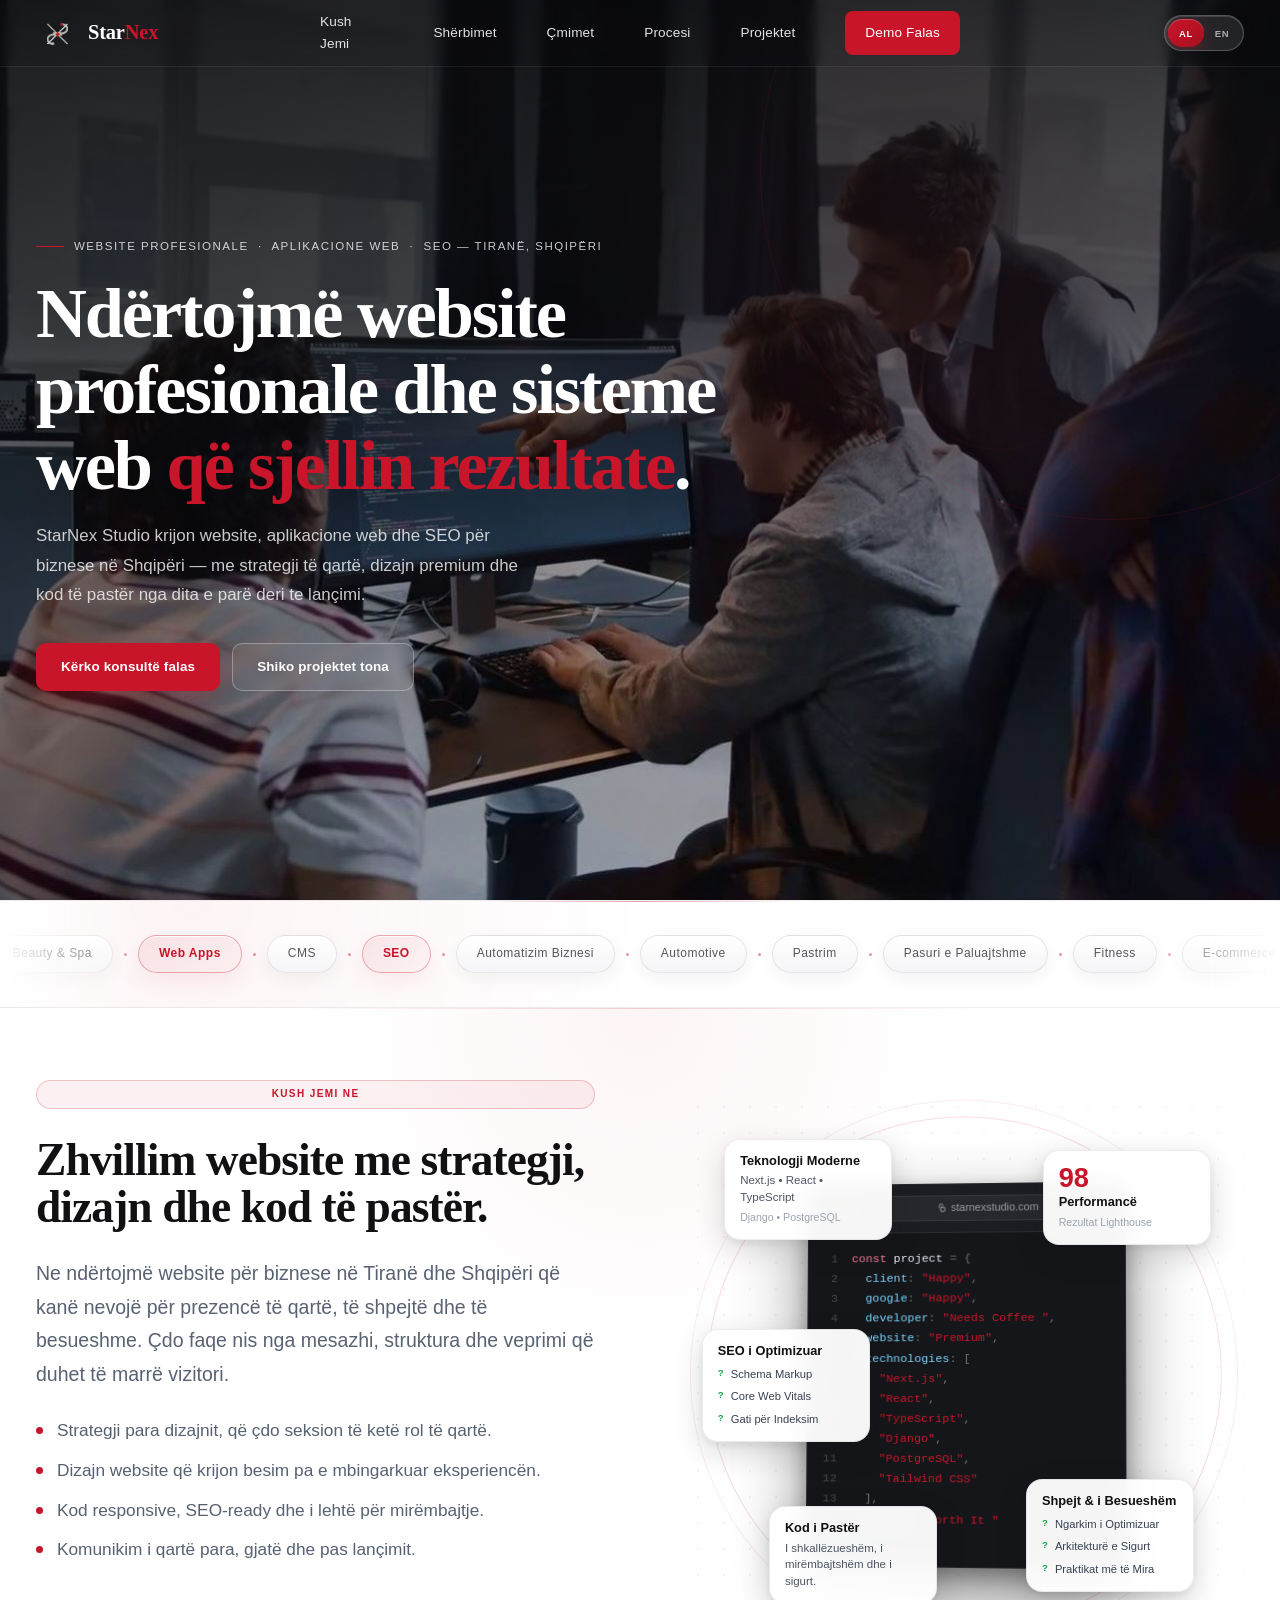
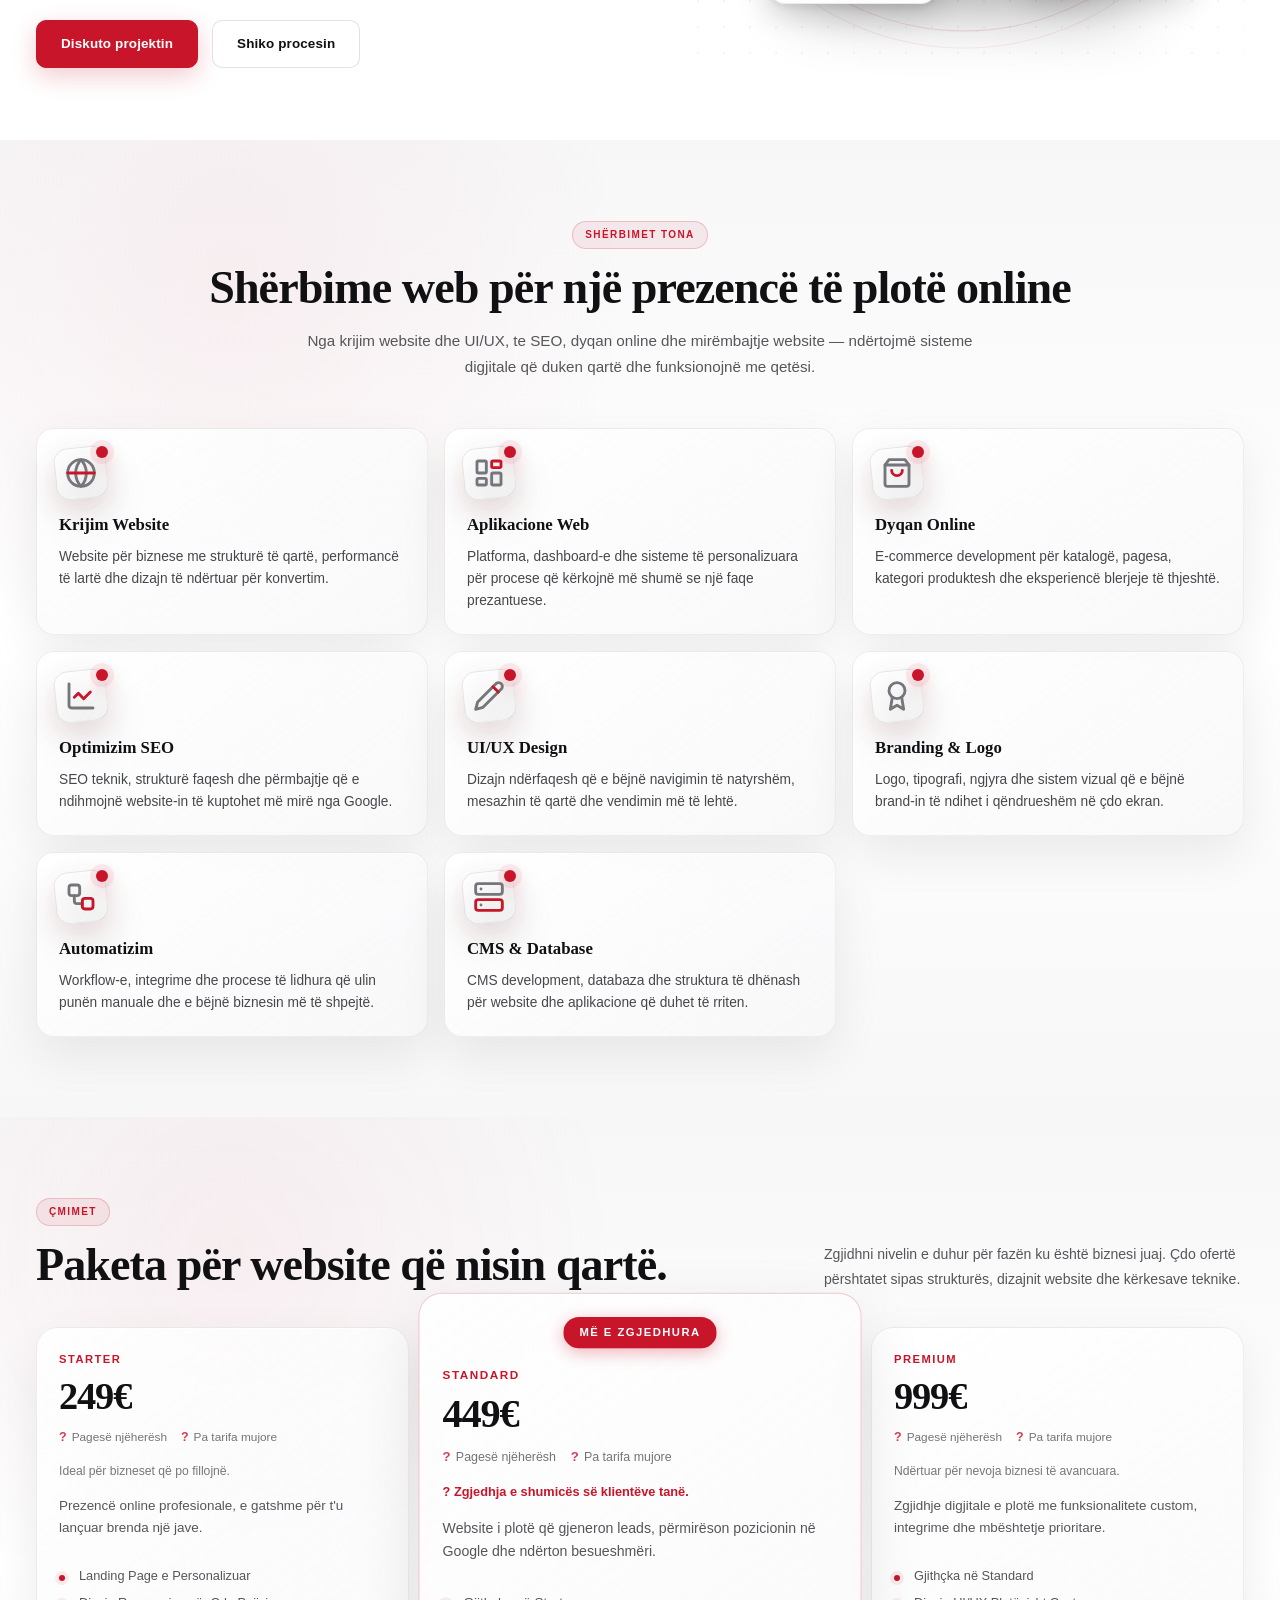
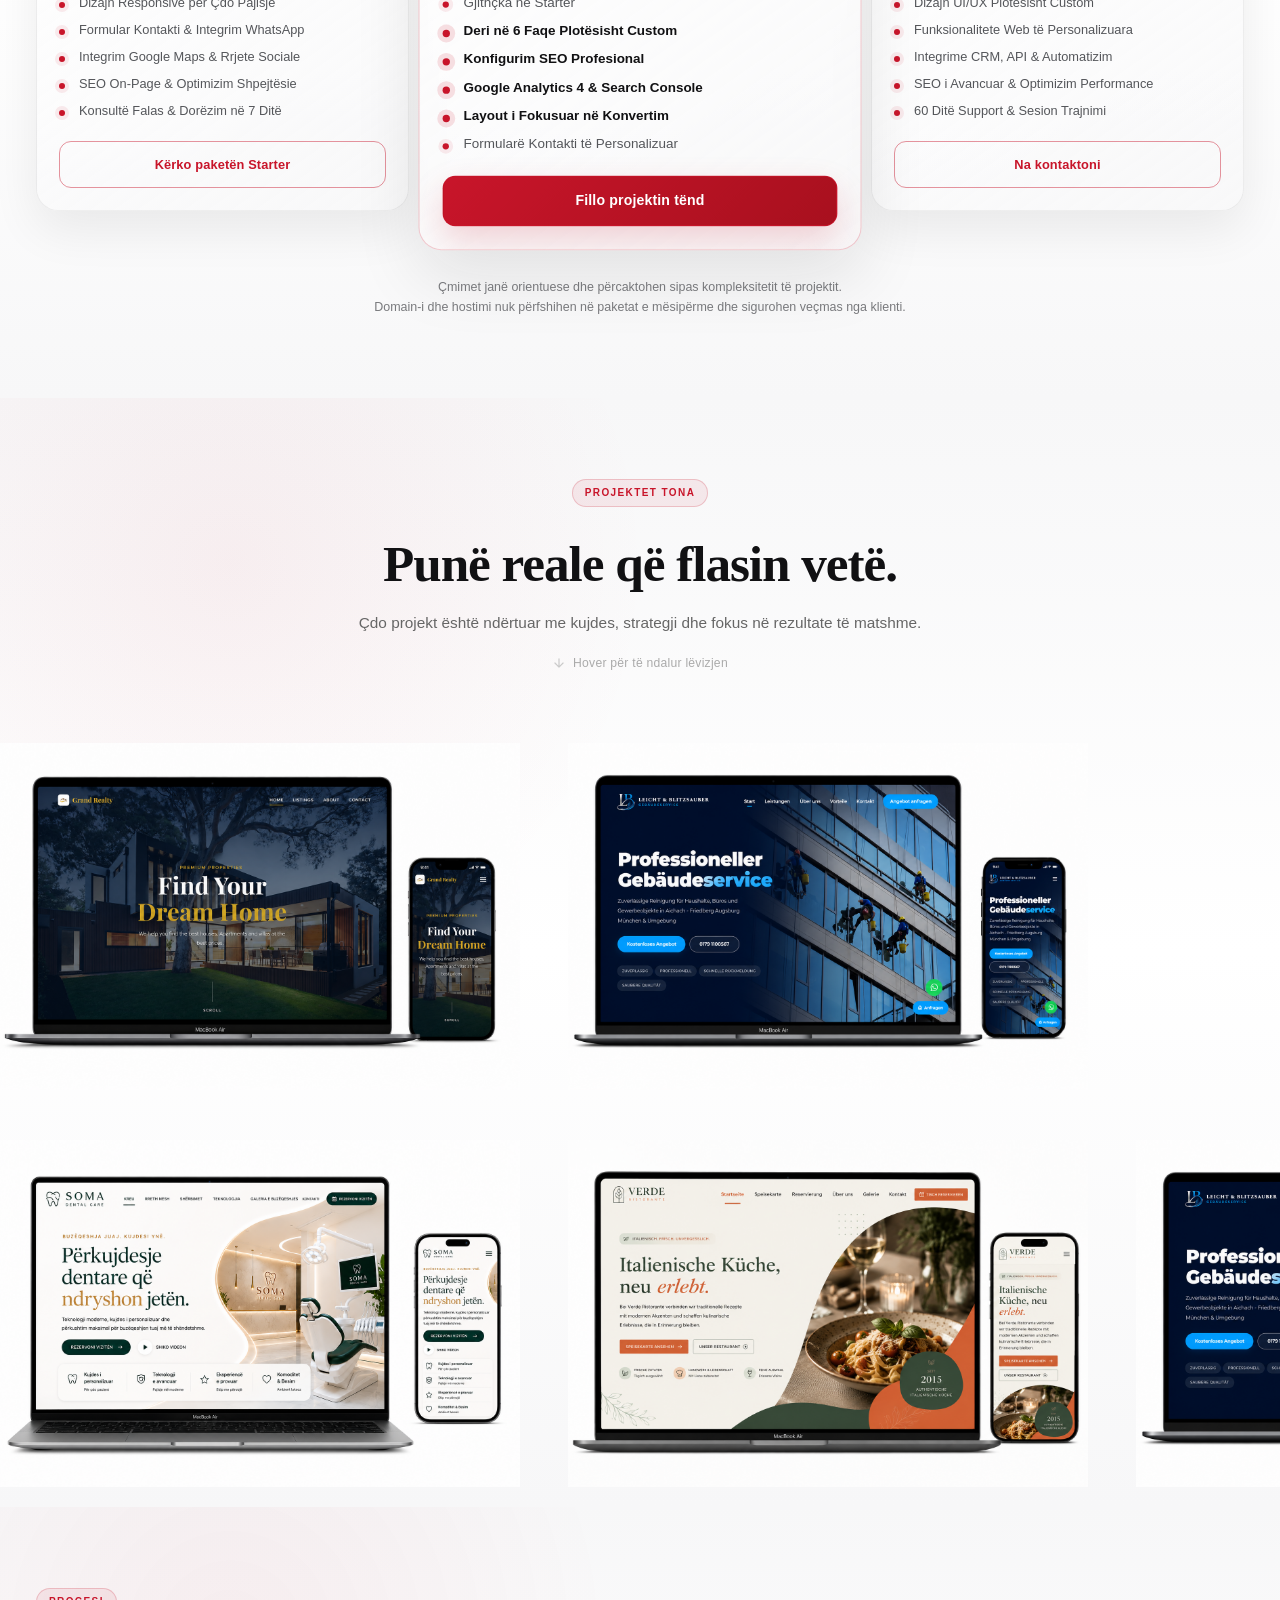
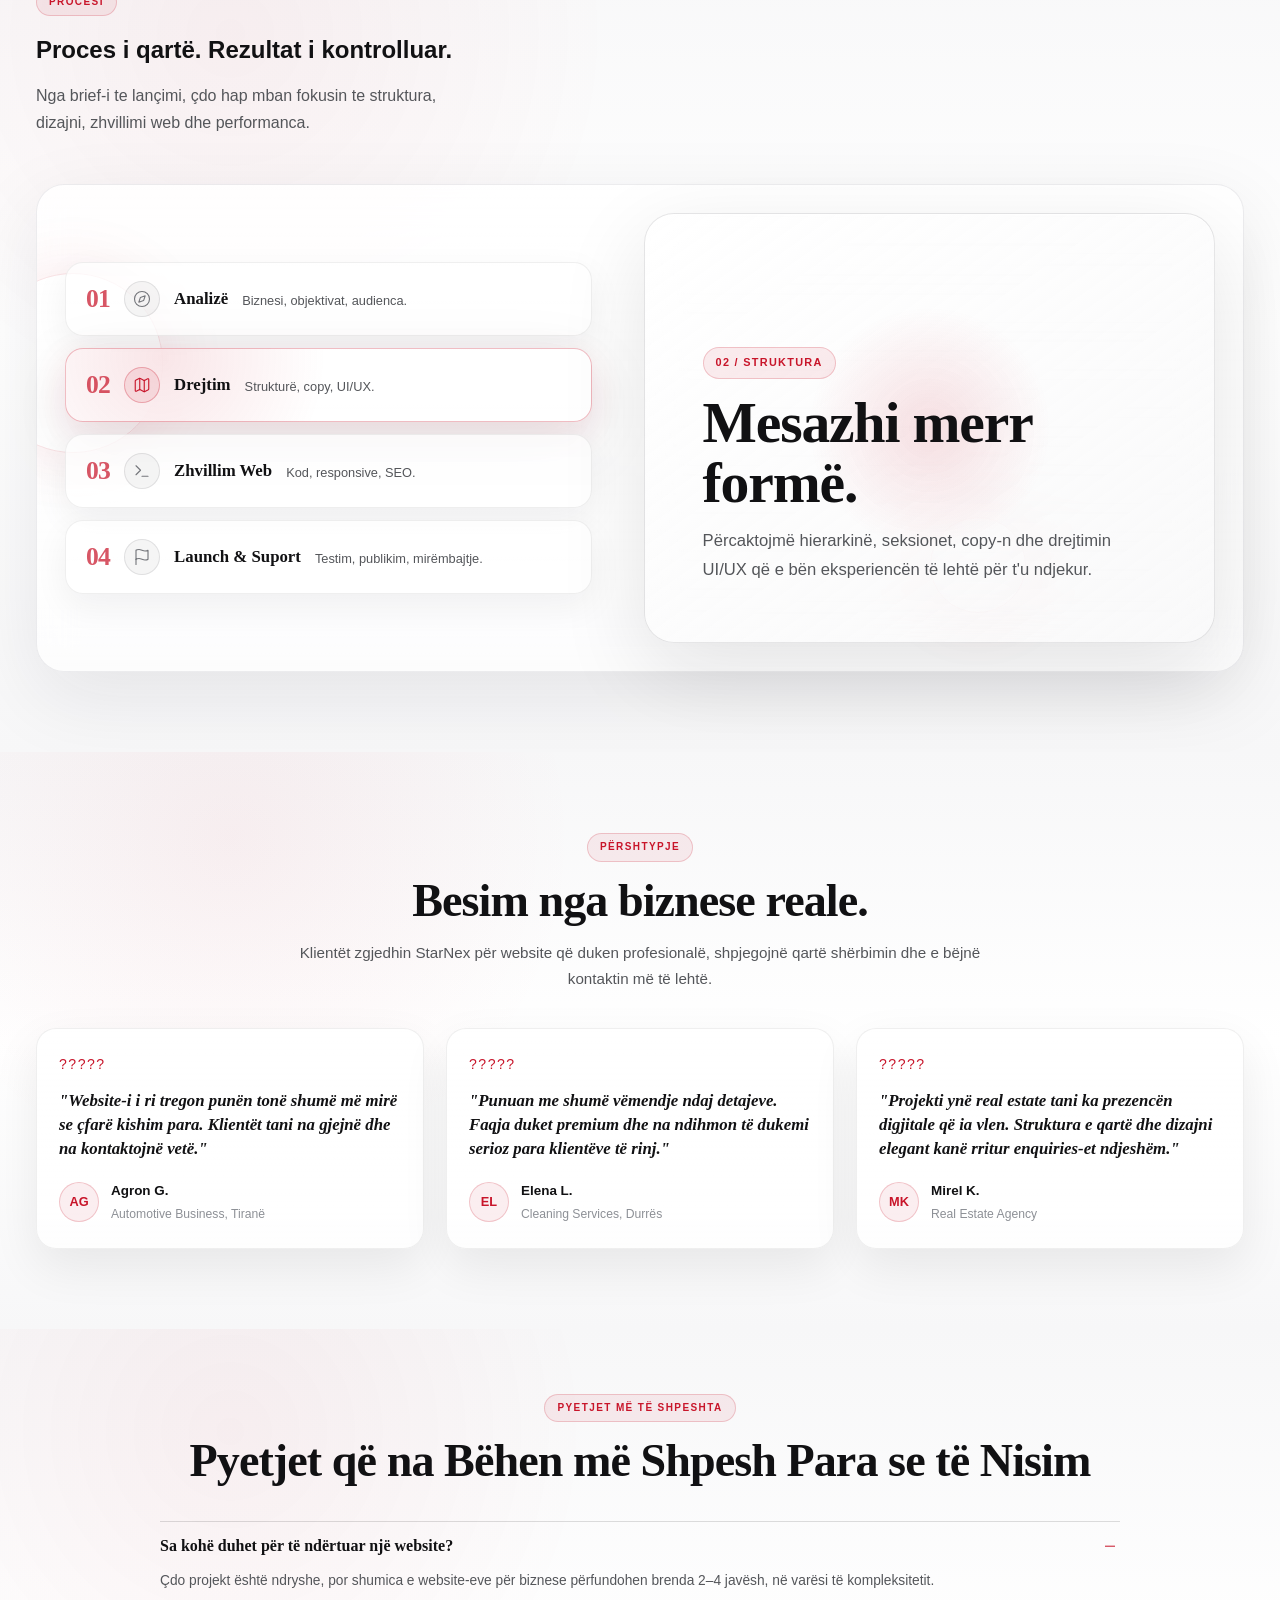
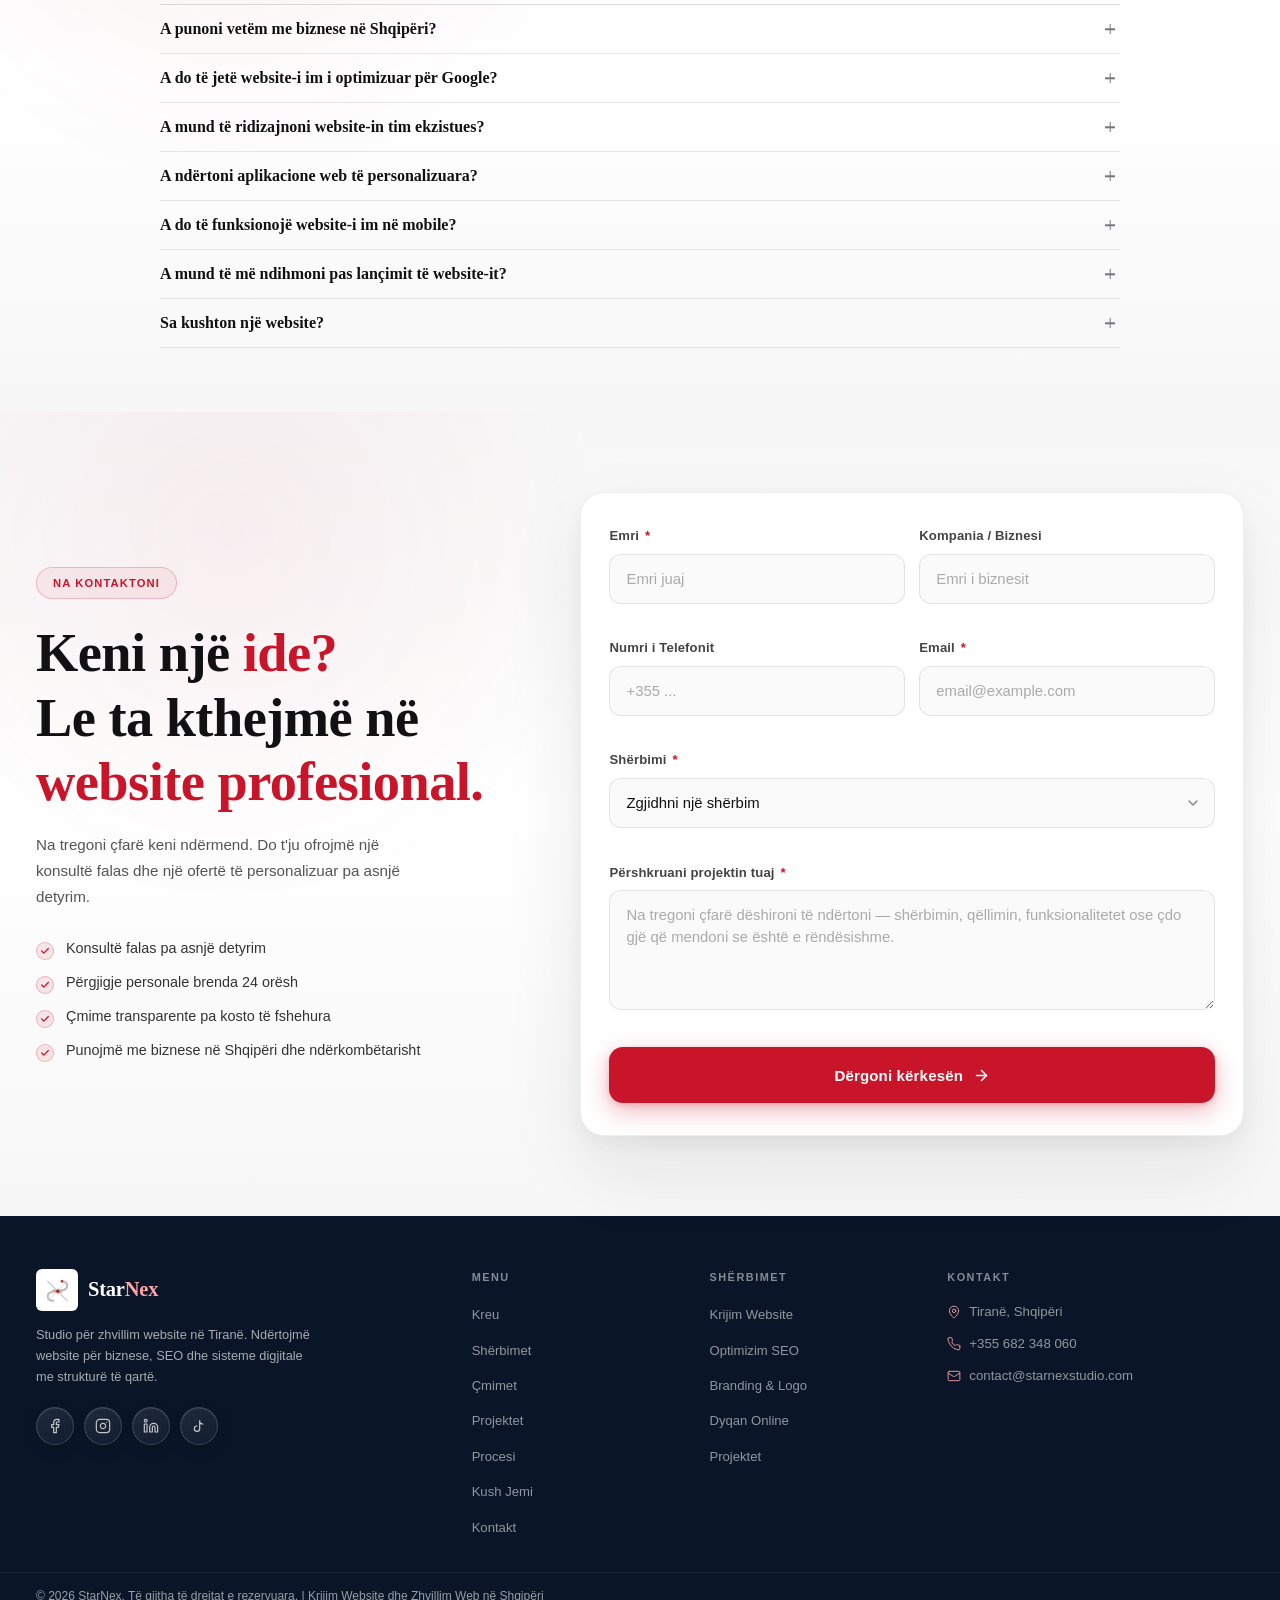
==== commit 58c2776d: "fixed title" ====
--- a/index.html
+++ b/index.html
@@ -16,7 +16,7 @@
   />
   <meta name="robots" content="index, follow" />
   <meta name="author" content="StarNex" />
-  <meta http-equiv="Content-Security-Policy" content="default-src 'self'; script-src 'self' https://www.googletagmanager.com 'sha256-z6QEbMMtlU28hNmG1YfYEM1Rpfk4g5zyPiu+3SBxj7A=' 'sha256-l2pZAFJQkgPtF5p0mte7dEpOMqZ85xxfG3Ssn5alvnM='; style-src 'self' 'unsafe-inline' https://fonts.googleapis.com; font-src 'self' https://fonts.gstatic.com; img-src 'self' data: https://*.google-analytics.com https://*.googletagmanager.com; media-src 'self'; connect-src 'self' https://*.google-analytics.com https://*.analytics.google.com https://*.googletagmanager.com; object-src 'none'; base-uri 'self'; form-action 'self' https://wa.me; frame-ancestors 'none';" />
+  <meta http-equiv="Content-Security-Policy" content="default-src 'self'; script-src 'self' https://www.googletagmanager.com 'sha256-Fy7ZNsGGtlZMJxYx3WEovokOEiaPLjX3tMD/ZcjppgQ=' 'sha256-2Pdql3ufBPtDqKX9gvady6B+73TxTfMxioEeABvjntE=' 'sha256-fYvllZM3mUzqVDOZo/LEqDOmYyz5WTHn52qOxcQgbPM=' 'sha256-l2pZAFJQkgPtF5p0mte7dEpOMqZ85xxfG3Ssn5alvnM='; style-src 'self' 'unsafe-inline' https://fonts.googleapis.com; font-src 'self' https://fonts.gstatic.com; img-src 'self' data: https://*.google-analytics.com https://*.googletagmanager.com; media-src 'self'; connect-src 'self' https://*.google-analytics.com https://*.analytics.google.com https://*.googletagmanager.com; object-src 'none'; base-uri 'self'; form-action 'self' https://wa.me; frame-ancestors 'none';" />
 
   <link rel="canonical" href="https://starnexstudio.com/" />
   <link rel="alternate" hreflang="sq" href="https://starnexstudio.com/" />
@@ -81,8 +81,17 @@
   <script type="application/ld+json">
   {
     "@context": "https://schema.org",
+    "@type": "WebSite",
+    "name": "StarNex Studio",
+    "alternateName": "StarNex",
+    "url": "https://starnexstudio.com/"
+  }
+  </script>
+  <script type="application/ld+json">
+  {
+    "@context": "https://schema.org",
     "@type": "ProfessionalService",
-    "name": "StarNex",
+    "name": "StarNex Studio",
     "image": "https://starnexstudio.com/images/nobg_favicon.png",
     "url": "https://starnexstudio.com/",
     "telephone": "+355 682 348 060",
@@ -113,7 +122,7 @@
       "https://www.instagram.com/starnex_studio",
       "https://www.tiktok.com/@starnex_studio"
     ],
-    "description": "StarNex është agjenci web development dhe SEO me bazë në Tiranë, Shqipëri.",
+    "description": "StarNex Studio është agjenci web development dhe SEO me bazë në Tiranë, Shqipëri.",
     "priceRange": "$$"
   }
   </script>
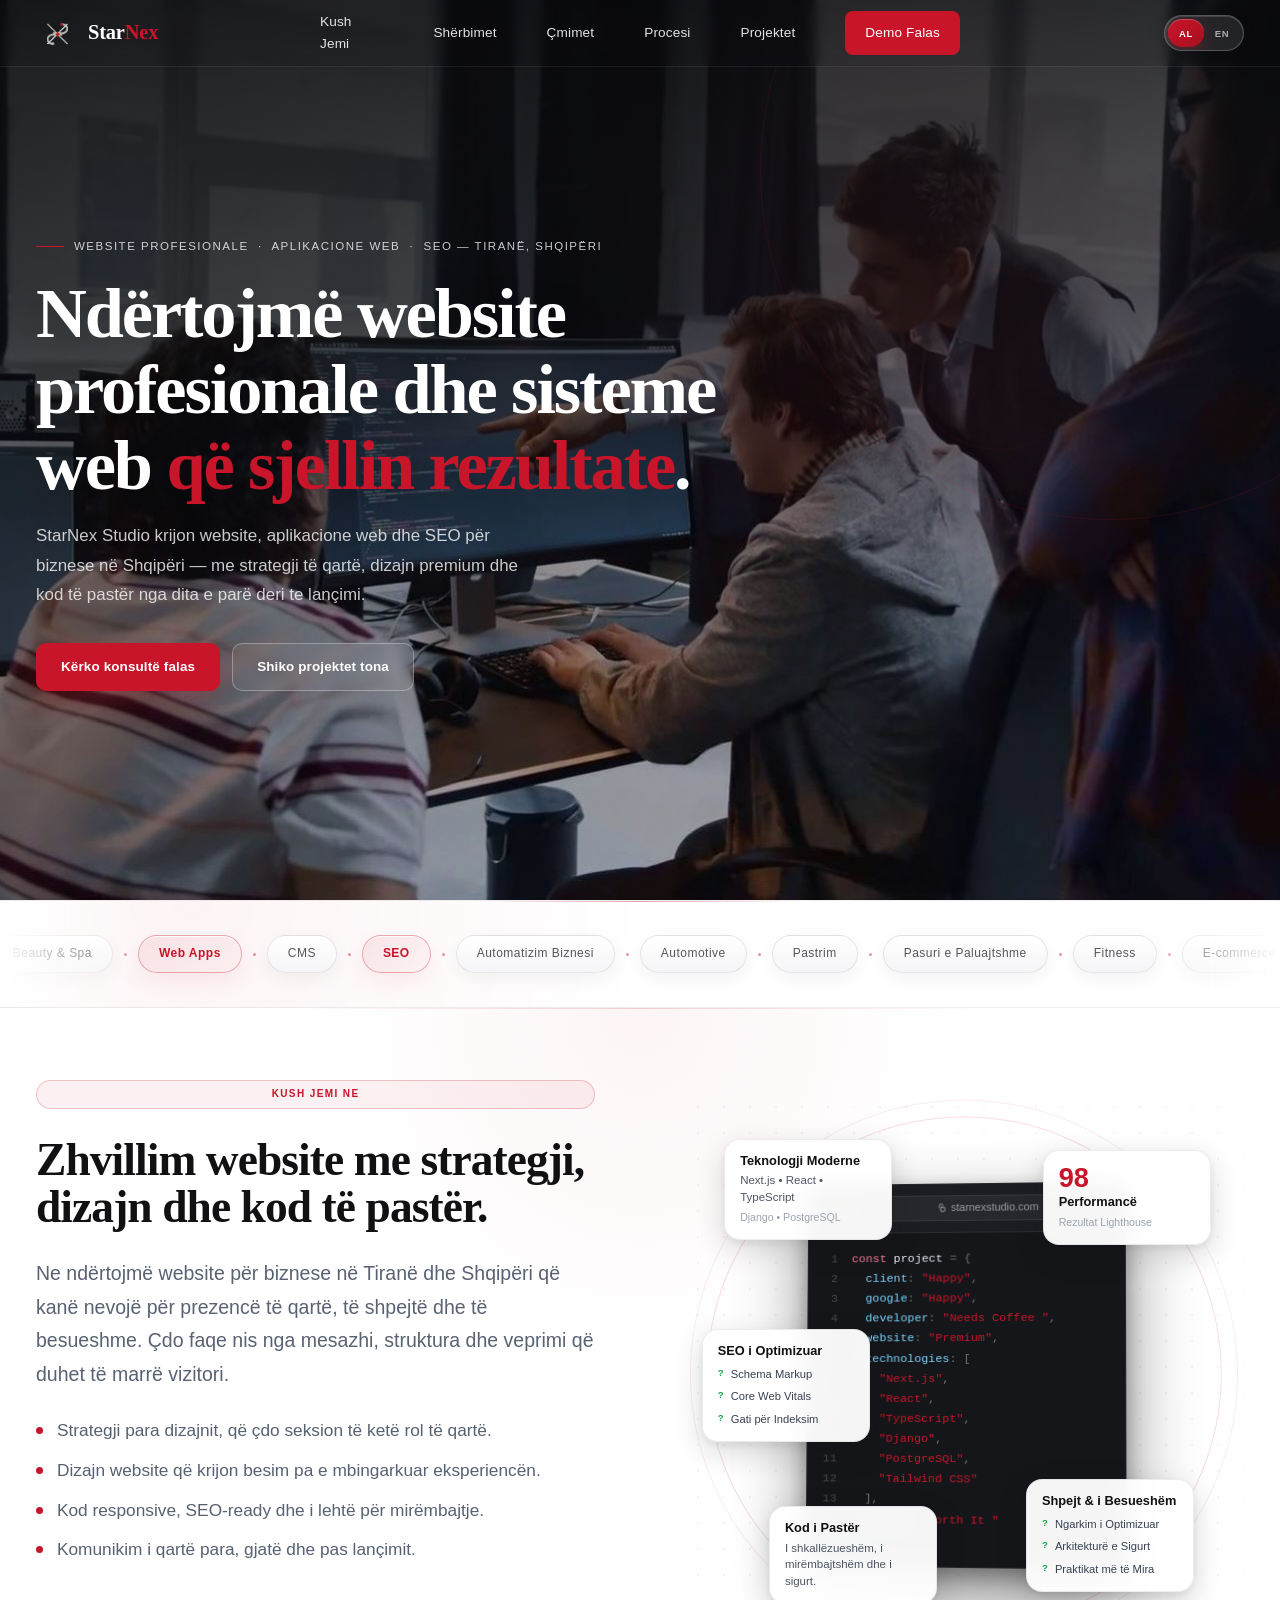
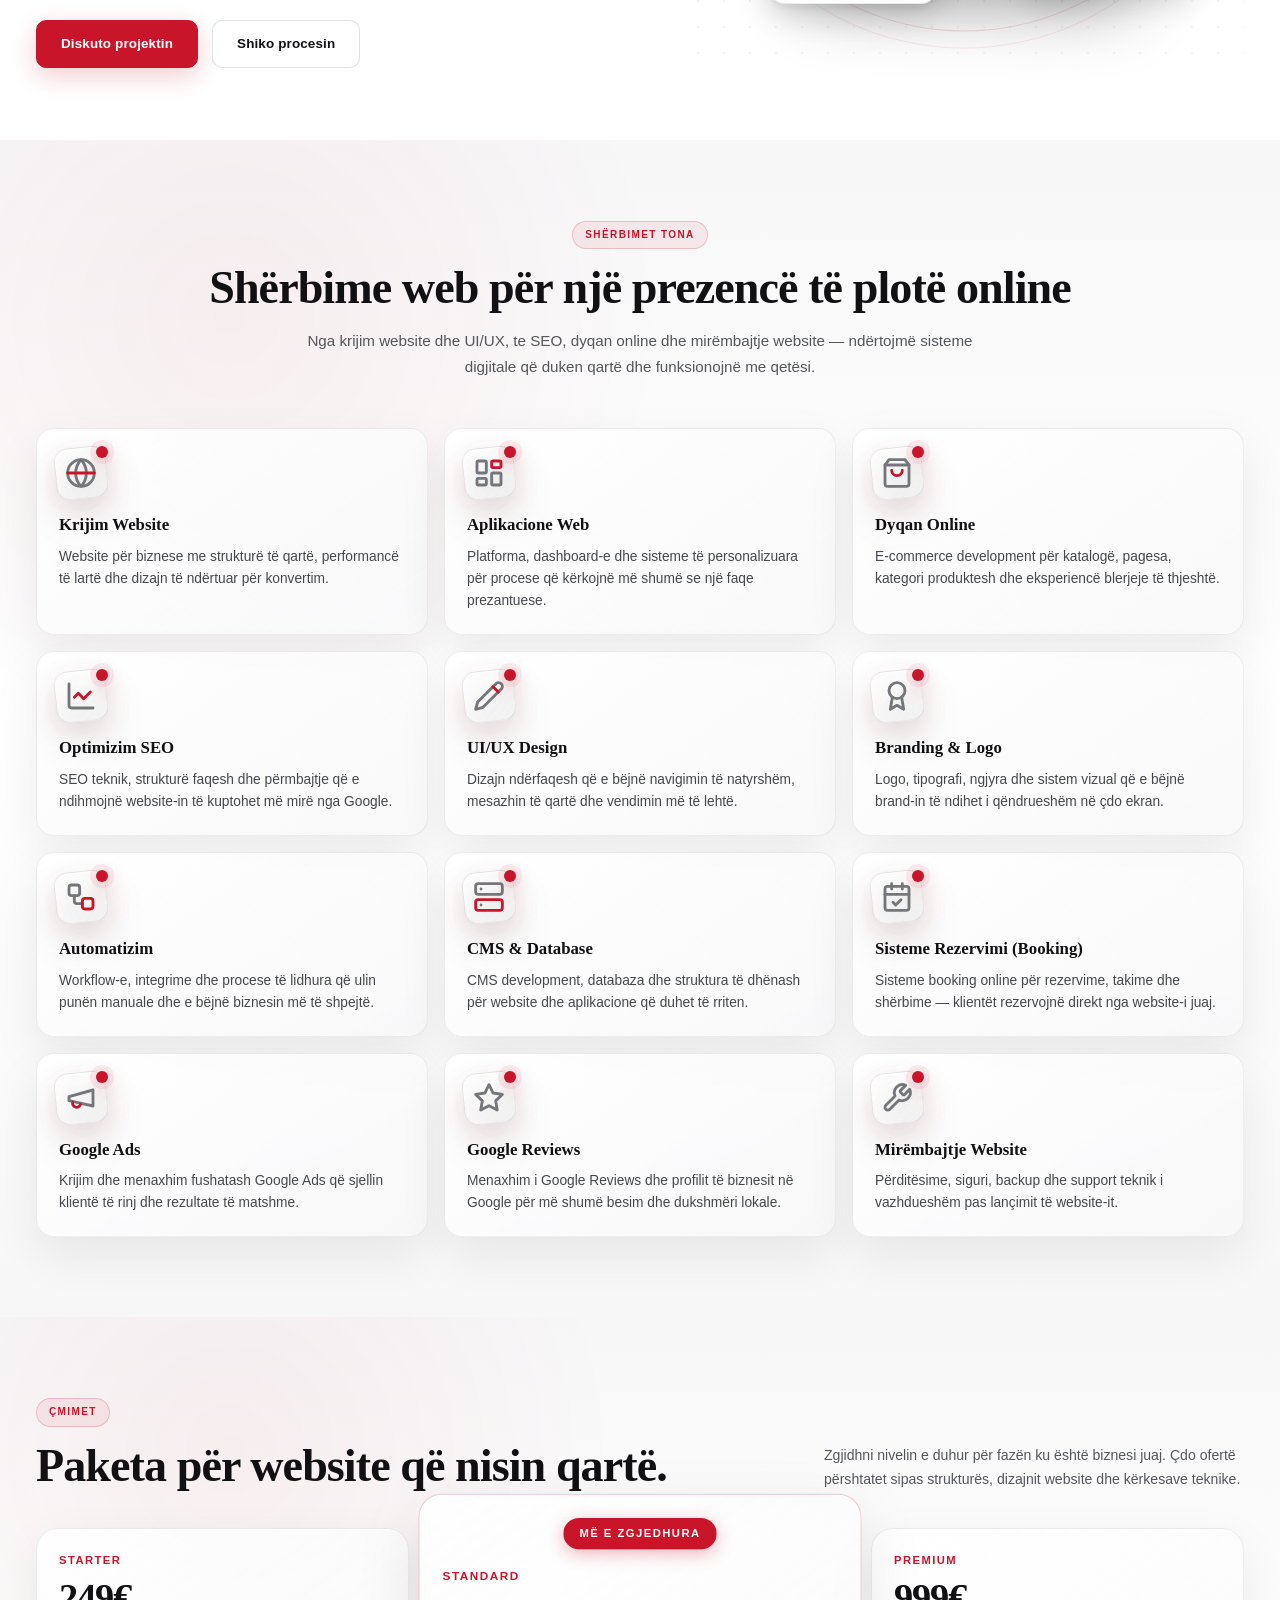
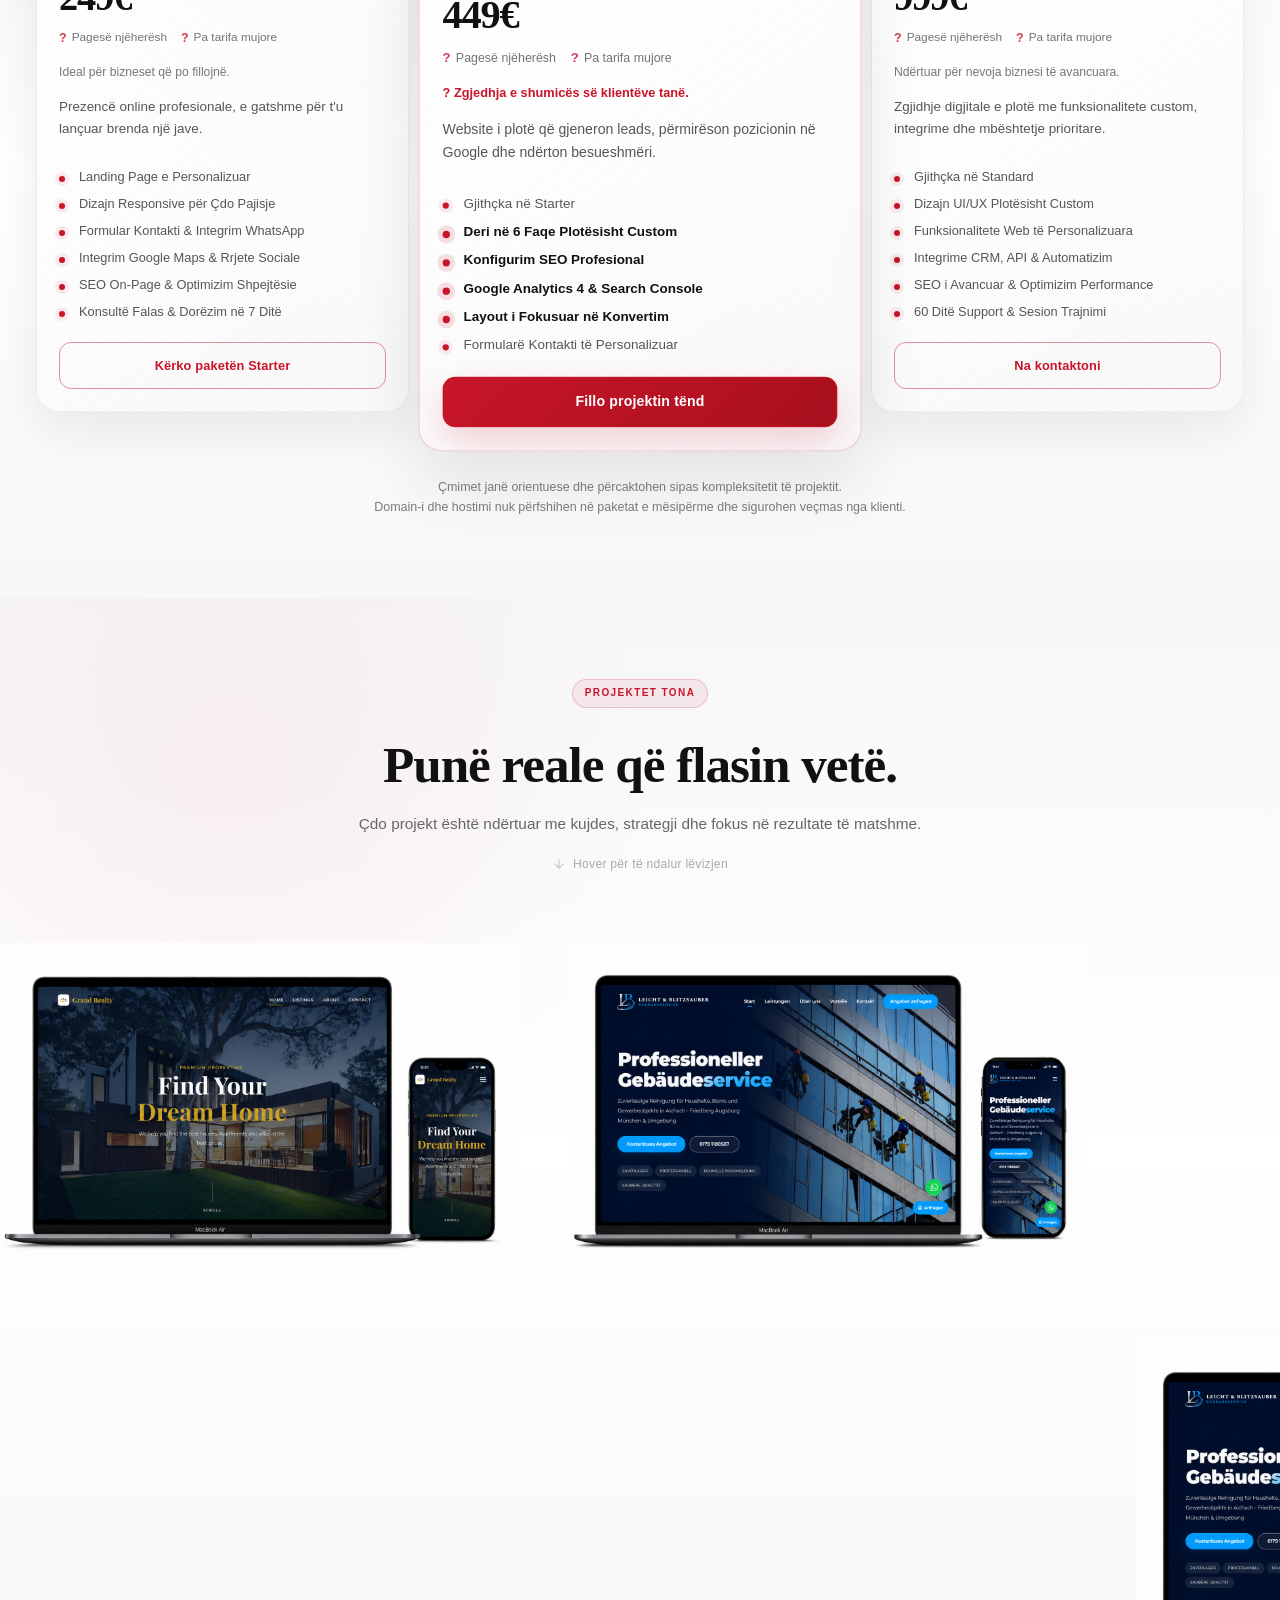
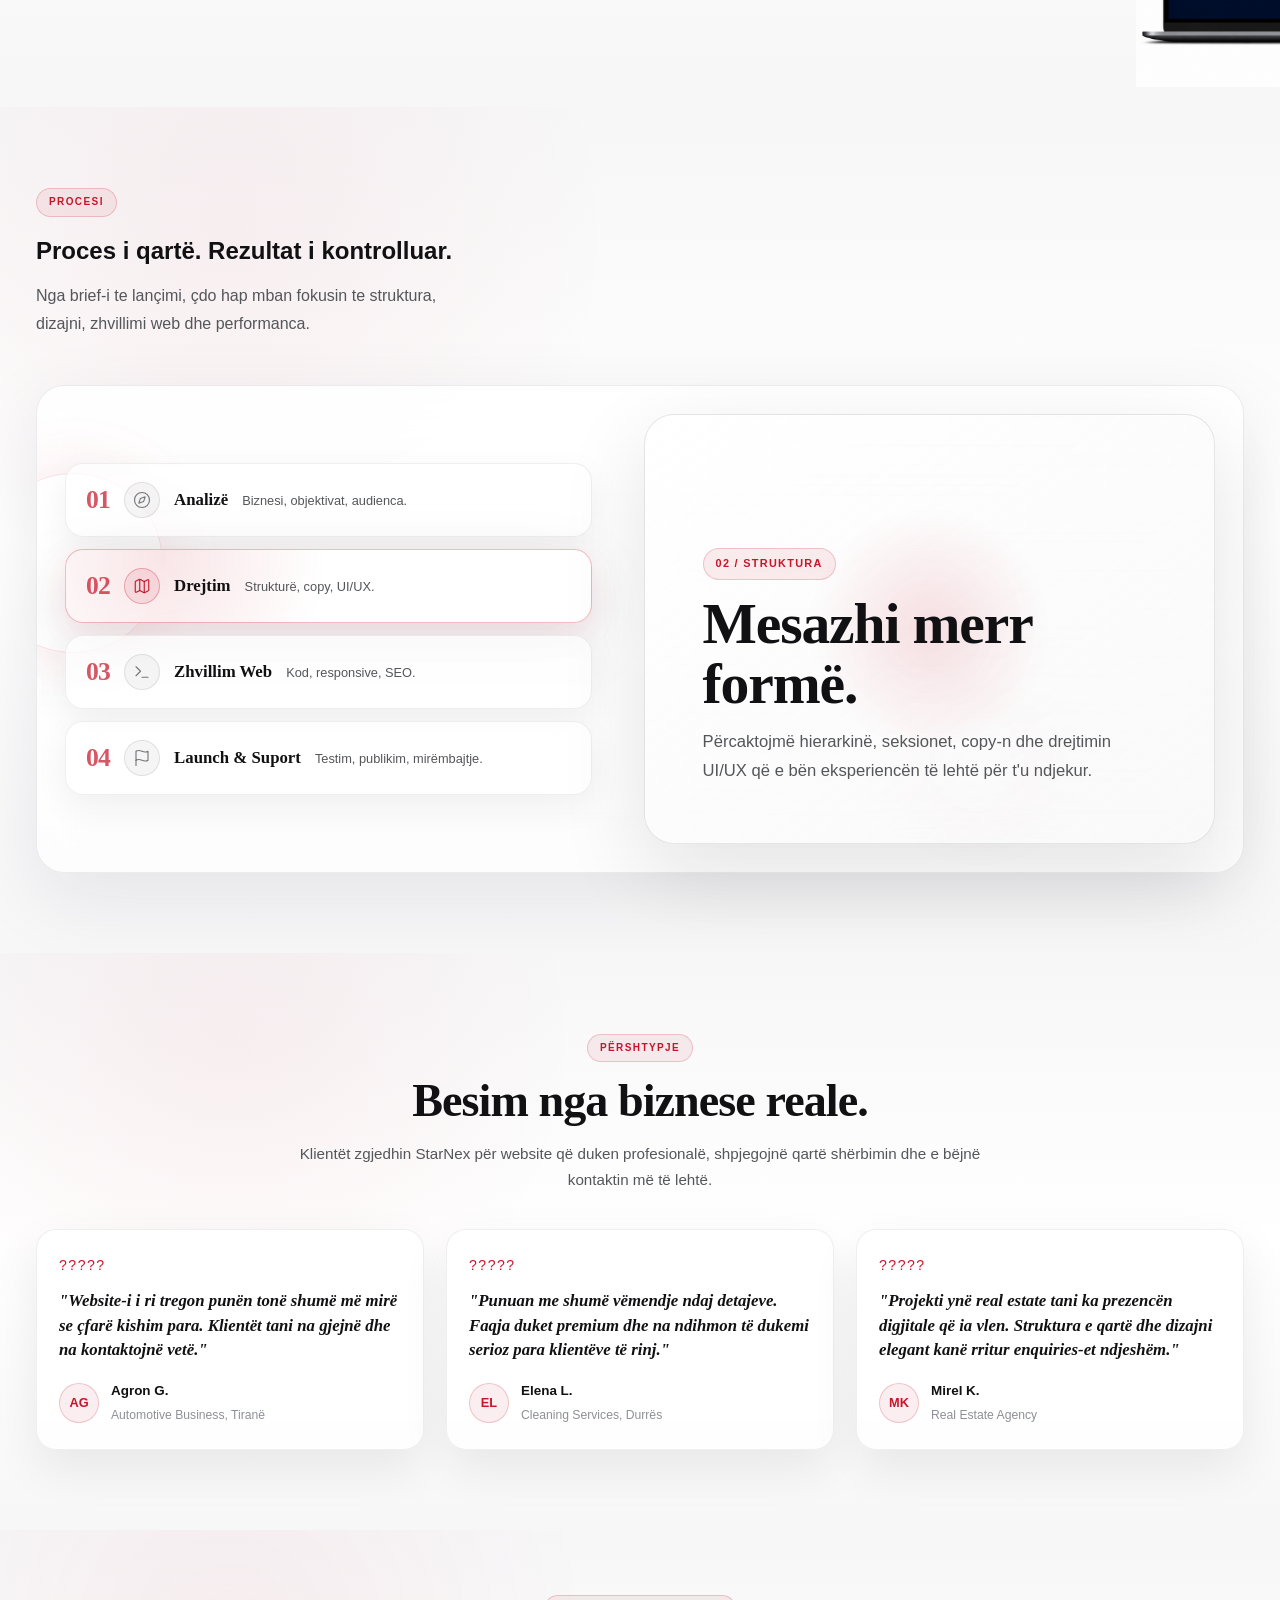
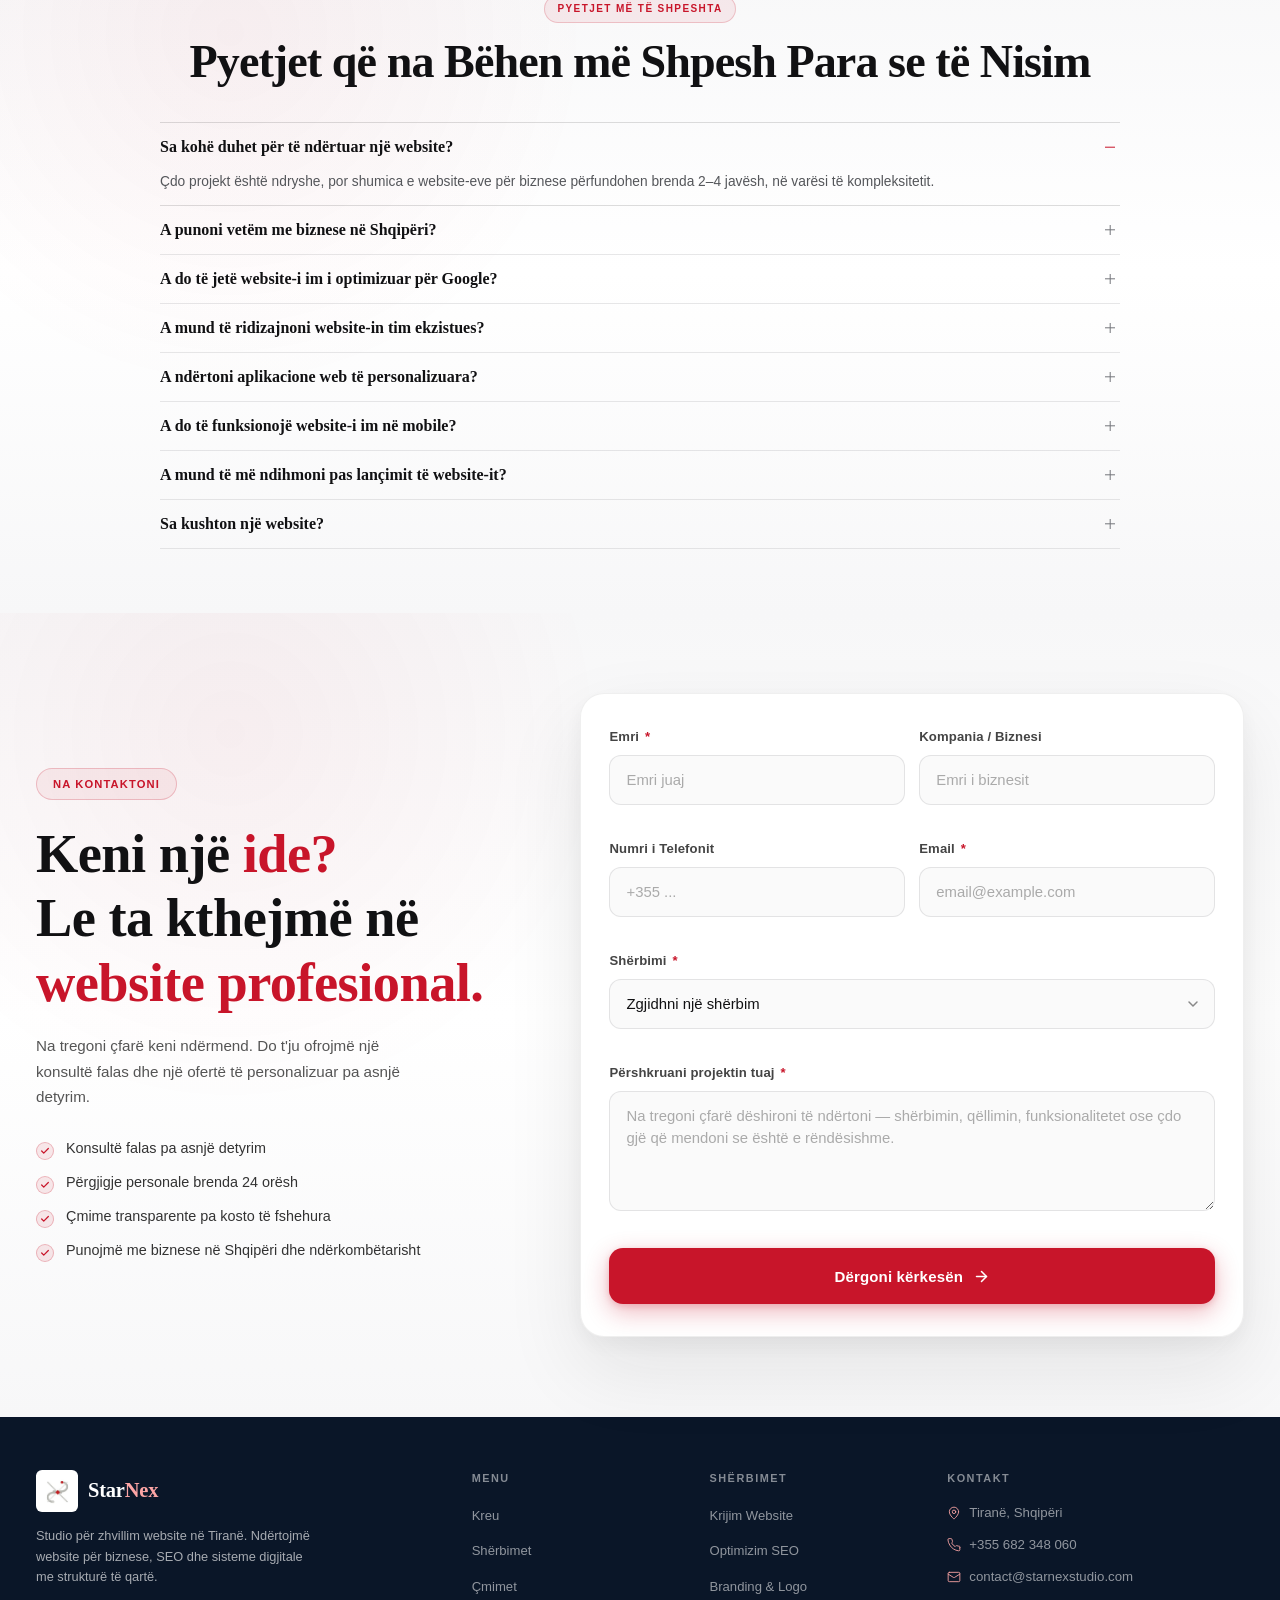
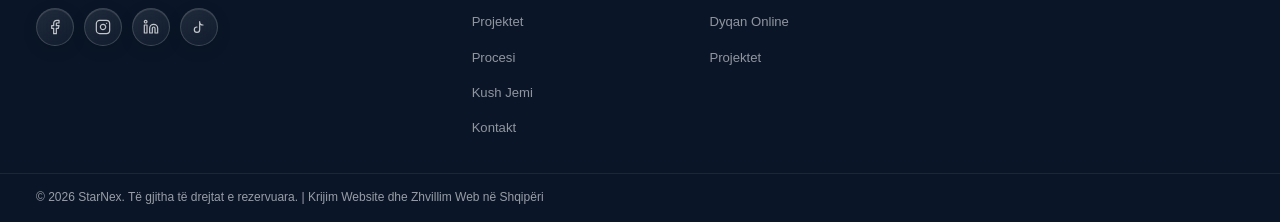
==== commit 7a28b925: "fixed title" ====
--- a/index.html
+++ b/index.html
@@ -4,19 +4,18 @@
   <meta charset="UTF-8" />
   <meta name="viewport" content="width=device-width, initial-scale=1.0" />
 
- <title>StarNex Studio | Website, SEO dhe Zgjidhje Digjitale për Biznese</title> 
+ <title>StarNex Studio | Website, SEO, Booking dhe Google Ads për Biznese</title>
 
   <meta
     name="description"
-    content="StarNex Studio ofron krijim website, zhvillim web, dizajn website, dyqan online dhe optimizim SEO për biznese në Tiranë dhe Shqipëri."
+    content="StarNex Studio ofron krijim website, CMS, sisteme rezervimi (booking), Google Ads, menaxhim Google Reviews dhe optimizim SEO për biznese në Tiranë dhe Shqipëri."
   />
   <meta
     name="keywords"
-    content="krijim websitesh Shqipëri, web development Tiranë, web design Shqipëri, agjenci SEO Shqipëri, website për biznese, dyqan online Shqipëri, automatizim biznesi"
+    content="krijim websitesh Shqipëri, web development Tiranë, web design Shqipëri, agjenci SEO Shqipëri, website për biznese, dyqan online Shqipëri, CMS Shqipëri, sistem rezervimi online, Google Ads Shqipëri, Google Reviews, automatizim biznesi"
   />
   <meta name="robots" content="index, follow" />
-  <meta name="author" content="StarNex" />
-  <meta http-equiv="Content-Security-Policy" content="default-src 'self'; script-src 'self' https://www.googletagmanager.com 'sha256-Fy7ZNsGGtlZMJxYx3WEovokOEiaPLjX3tMD/ZcjppgQ=' 'sha256-2Pdql3ufBPtDqKX9gvady6B+73TxTfMxioEeABvjntE=' 'sha256-fYvllZM3mUzqVDOZo/LEqDOmYyz5WTHn52qOxcQgbPM=' 'sha256-l2pZAFJQkgPtF5p0mte7dEpOMqZ85xxfG3Ssn5alvnM='; style-src 'self' 'unsafe-inline' https://fonts.googleapis.com; font-src 'self' https://fonts.gstatic.com; img-src 'self' data: https://*.google-analytics.com https://*.googletagmanager.com; media-src 'self'; connect-src 'self' https://*.google-analytics.com https://*.analytics.google.com https://*.googletagmanager.com; object-src 'none'; base-uri 'self'; form-action 'self' https://wa.me; frame-ancestors 'none';" />
+  <meta name="author" content="StarNex Studio" />
 
   <link rel="canonical" href="https://starnexstudio.com/" />
   <link rel="alternate" hreflang="sq" href="https://starnexstudio.com/" />
@@ -24,20 +23,20 @@
   <link rel="alternate" hreflang="x-default" href="https://starnexstudio.com/" />
 
 
-  <link rel="icon" href="images/nobg_favicon.png" type="image/png" />
-  <link rel="icon" href="images/favicon-32x32.png" type="image/png" sizes="32x32" />
-  <link rel="icon" href="images/favicon-16x16.png" type="image/png" sizes="16x16" />
-  <link rel="apple-touch-icon" href="images/apple-touch-icon.png" sizes="180x180" />
+  <link rel="icon" href="/images/nobg_favicon.png" type="image/png" />
+  <link rel="icon" href="/images/favicon-32x32.png" type="image/png" sizes="32x32" />
+  <link rel="icon" href="/images/favicon-16x16.png" type="image/png" sizes="16x16" />
+  <link rel="apple-touch-icon" href="/images/apple-touch-icon.png" sizes="180x180" />
   <link rel="manifest" href="/site.webmanifest" />
   <meta name="theme-color" content="#C8152A" />
 
   <!-- Open Graph -->
   <meta property="og:type" content="website" />
   <meta property="og:url" content="https://starnexstudio.com/" />
-  <meta property="og:title" content="StarNex | Krijim Website dhe SEO në Tiranë" />
+  <meta property="og:title" content="StarNex Studio | Website, SEO, Booking dhe Google Ads për Biznese" />
   <meta
     property="og:description"
-    content="Krijim website, zhvillim web, dyqane online dhe optimizim SEO për biznese në Tiranë dhe Shqipëri."
+    content="Krijim website, CMS, sisteme rezervimi, Google Ads, Google Reviews dhe optimizim SEO për biznese në Tiranë dhe Shqipëri."
   />
   <meta property="og:image" content="https://starnexstudio.com/images/og-image.jpg" />
   <meta property="og:image:width" content="1200" />
@@ -45,15 +44,15 @@
   <meta property="og:image:type" content="image/jpeg" />
   <meta property="og:locale" content="sq_AL" />
   <meta property="og:locale:alternate" content="en_US" />
-  <meta property="og:site_name" content="StarNex" />
+  <meta property="og:site_name" content="StarNex Studio" />
 
   <!-- Twitter Card -->
   <meta name="twitter:card" content="summary_large_image" />
   <meta name="twitter:site" content="@starnex_al" />
-  <meta name="twitter:title" content="StarNex | Krijim Website dhe SEO në Tiranë" />
+  <meta name="twitter:title" content="StarNex Studio | Website, SEO, Booking dhe Google Ads për Biznese" />
   <meta
     name="twitter:description"
-    content="Website për biznese, SEO dhe zgjidhje digjitale për kompani në Tiranë dhe Shqipëri."
+    content="Website, CMS, sisteme rezervimi, Google Ads, Google Reviews dhe SEO për biznese në Tiranë dhe Shqipëri."
   />
   <meta name="twitter:image" content="https://starnexstudio.com/images/og-image.jpg" />
 
@@ -81,49 +80,120 @@
   <script type="application/ld+json">
   {
     "@context": "https://schema.org",
-    "@type": "WebSite",
-    "name": "StarNex Studio",
-    "alternateName": "StarNex",
-    "url": "https://starnexstudio.com/"
-  }
-  </script>
-  <script type="application/ld+json">
-  {
-    "@context": "https://schema.org",
-    "@type": "ProfessionalService",
-    "name": "StarNex Studio",
-    "image": "https://starnexstudio.com/images/nobg_favicon.png",
-    "url": "https://starnexstudio.com/",
-    "telephone": "+355 682 348 060",
-    "email": "contact@starnexstudio.com",
-    "address": {
-      "@type": "PostalAddress",
-      "addressLocality": "Tirana",
-      "addressCountry": "AL"
-    },
-    "geo": {
-      "@type": "GeoCoordinates",
-      "latitude": 41.3275,
-      "longitude": 19.8187
-    },
-    "openingHoursSpecification": {
-      "@type": "OpeningHoursSpecification",
-      "dayOfWeek": [
-        "Monday",
-        "Tuesday",
-        "Wednesday",
-        "Thursday",
-        "Friday"
-      ],
-      "opens": "09:00",
-      "closes": "18:00"
-    },
-    "sameAs": [
-      "https://www.instagram.com/starnex_studio",
-      "https://www.tiktok.com/@starnex_studio"
-    ],
-    "description": "StarNex Studio është agjenci web development dhe SEO me bazë në Tiranë, Shqipëri.",
-    "priceRange": "$$"
+    "@graph": [
+      {
+        "@type": "WebSite",
+        "@id": "https://starnexstudio.com/#website",
+        "url": "https://starnexstudio.com/",
+        "name": "StarNex Studio",
+        "alternateName": "StarNex",
+        "publisher": {
+          "@id": "https://starnexstudio.com/#organization"
+        },
+        "inLanguage": "sq-AL"
+      },
+      {
+        "@type": "Organization",
+        "@id": "https://starnexstudio.com/#organization",
+        "name": "StarNex Studio",
+        "alternateName": "StarNex",
+        "url": "https://starnexstudio.com/",
+        "logo": "https://starnexstudio.com/images/nobg_favicon.png",
+        "email": "contact@starnexstudio.com",
+        "sameAs": [
+          "https://www.instagram.com/starnex_studio",
+          "https://www.tiktok.com/@starnex_studio"
+        ]
+      },
+      {
+        "@type": "ProfessionalService",
+        "@id": "https://starnexstudio.com/#business",
+        "name": "StarNex Studio",
+        "alternateName": "StarNex",
+        "image": "https://starnexstudio.com/images/nobg_favicon.png",
+        "url": "https://starnexstudio.com/",
+        "telephone": "+355 682 348 060",
+        "email": "contact@starnexstudio.com",
+        "address": {
+          "@type": "PostalAddress",
+          "addressLocality": "Tirana",
+          "addressCountry": "AL"
+        },
+        "geo": {
+          "@type": "GeoCoordinates",
+          "latitude": 41.3275,
+          "longitude": 19.8187
+        },
+        "openingHoursSpecification": {
+          "@type": "OpeningHoursSpecification",
+          "dayOfWeek": [
+            "Monday",
+            "Tuesday",
+            "Wednesday",
+            "Thursday",
+            "Friday"
+          ],
+          "opens": "09:00",
+          "closes": "18:00"
+        },
+        "description": "StarNex Studio është agjenci web development dhe SEO me bazë në Tiranë, Shqipëri. Ofrojmë krijim website, CMS, sisteme rezervimi, Google Ads dhe menaxhim Google Reviews.",
+        "priceRange": "$$",
+        "hasOfferCatalog": {
+          "@type": "OfferCatalog",
+          "name": "Shërbimet e StarNex Studio",
+          "itemListElement": [
+            {
+              "@type": "Offer",
+              "itemOffered": {
+                "@type": "Service",
+                "name": "Krijim Website",
+                "description": "Website profesionale për biznese, me dizajn responsive dhe SEO."
+              }
+            },
+            {
+              "@type": "Offer",
+              "itemOffered": {
+                "@type": "Service",
+                "name": "CMS (Sistem Menaxhimi Përmbajtjeje)",
+                "description": "Zgjidhje CMS që ju lejojnë të përditësoni vetë përmbajtjen e website-it."
+              }
+            },
+            {
+              "@type": "Offer",
+              "itemOffered": {
+                "@type": "Service",
+                "name": "Sisteme Rezervimi (Booking)",
+                "description": "Sisteme booking online për rezervime, takime dhe shërbime."
+              }
+            },
+            {
+              "@type": "Offer",
+              "itemOffered": {
+                "@type": "Service",
+                "name": "Google Ads",
+                "description": "Krijim dhe menaxhim fushatash Google Ads për më shumë klientë."
+              }
+            },
+            {
+              "@type": "Offer",
+              "itemOffered": {
+                "@type": "Service",
+                "name": "Menaxhim Google Reviews",
+                "description": "Përmirësim i pranisë dhe reputacionit të biznesit në Google Reviews."
+              }
+            },
+            {
+              "@type": "Offer",
+              "itemOffered": {
+                "@type": "Service",
+                "name": "Optimizim SEO",
+                "description": "Optimizim SEO për renditje më të mirë në Google."
+              }
+            }
+          ]
+        }
+      }
+    ]
   }
   </script>
   <script type="application/ld+json">
@@ -485,6 +555,26 @@
             <h3>CMS &amp; Database</h3>
             <p>CMS development, databaza dhe struktura të dhënash për website dhe aplikacione që duhet të rriten.</p>
           </a>
+          <a href="#services" class="svc-card">
+            <div class="svc-icon svc-icon-booking" aria-hidden="true"><svg viewBox="0 0 24 24" fill="none" stroke="currentColor" stroke-width="1.5" stroke-linecap="round" stroke-linejoin="round"><rect width="18" height="18" x="3" y="4" rx="2"/><line x1="16" x2="16" y1="2" y2="6"/><line x1="8" x2="8" y1="2" y2="6"/><line x1="3" x2="21" y1="10" y2="10"/><path d="m9 16 2 2 4-4"/></svg></div>
+            <h3>Sisteme Rezervimi (Booking)</h3>
+            <p>Sisteme booking online për rezervime, takime dhe shërbime — klientët rezervojnë direkt nga website-i juaj.</p>
+          </a>
+          <a href="#services" class="svc-card">
+            <div class="svc-icon svc-icon-ads" aria-hidden="true"><svg viewBox="0 0 24 24" fill="none" stroke="currentColor" stroke-width="1.5" stroke-linecap="round" stroke-linejoin="round"><path d="m3 11 18-5v12L3 14v-3z"/><path d="M11.6 16.8a3 3 0 1 1-5.8-1.6"/></svg></div>
+            <h3>Google Ads</h3>
+            <p>Krijim dhe menaxhim fushatash Google Ads që sjellin klientë të rinj dhe rezultate të matshme.</p>
+          </a>
+          <a href="#services" class="svc-card">
+            <div class="svc-icon svc-icon-reviews" aria-hidden="true"><svg viewBox="0 0 24 24" fill="none" stroke="currentColor" stroke-width="1.5" stroke-linecap="round" stroke-linejoin="round"><polygon points="12 2 15.09 8.26 22 9.27 17 14.14 18.18 21.02 12 17.77 5.82 21.02 7 14.14 2 9.27 8.91 8.26 12 2"/></svg></div>
+            <h3>Google Reviews</h3>
+            <p>Menaxhim i Google Reviews dhe profilit të biznesit në Google për më shumë besim dhe dukshmëri lokale.</p>
+          </a>
+          <a href="#services" class="svc-card">
+            <div class="svc-icon svc-icon-care" aria-hidden="true"><svg viewBox="0 0 24 24" fill="none" stroke="currentColor" stroke-width="1.5" stroke-linecap="round" stroke-linejoin="round"><path d="M14.7 6.3a1 1 0 0 0 0 1.4l1.6 1.6a1 1 0 0 0 1.4 0l3.77-3.77a6 6 0 0 1-7.94 7.94l-6.91 6.91a2.12 2.12 0 0 1-3-3l6.91-6.91a6 6 0 0 1 7.94-7.94l-3.76 3.76z"/></svg></div>
+            <h3>Mirëmbajtje Website</h3>
+            <p>Përditësime, siguri, backup dhe support teknik i vazhdueshëm pas lançimit të website-it.</p>
+          </a>
         </div>
       </div>
     </section>
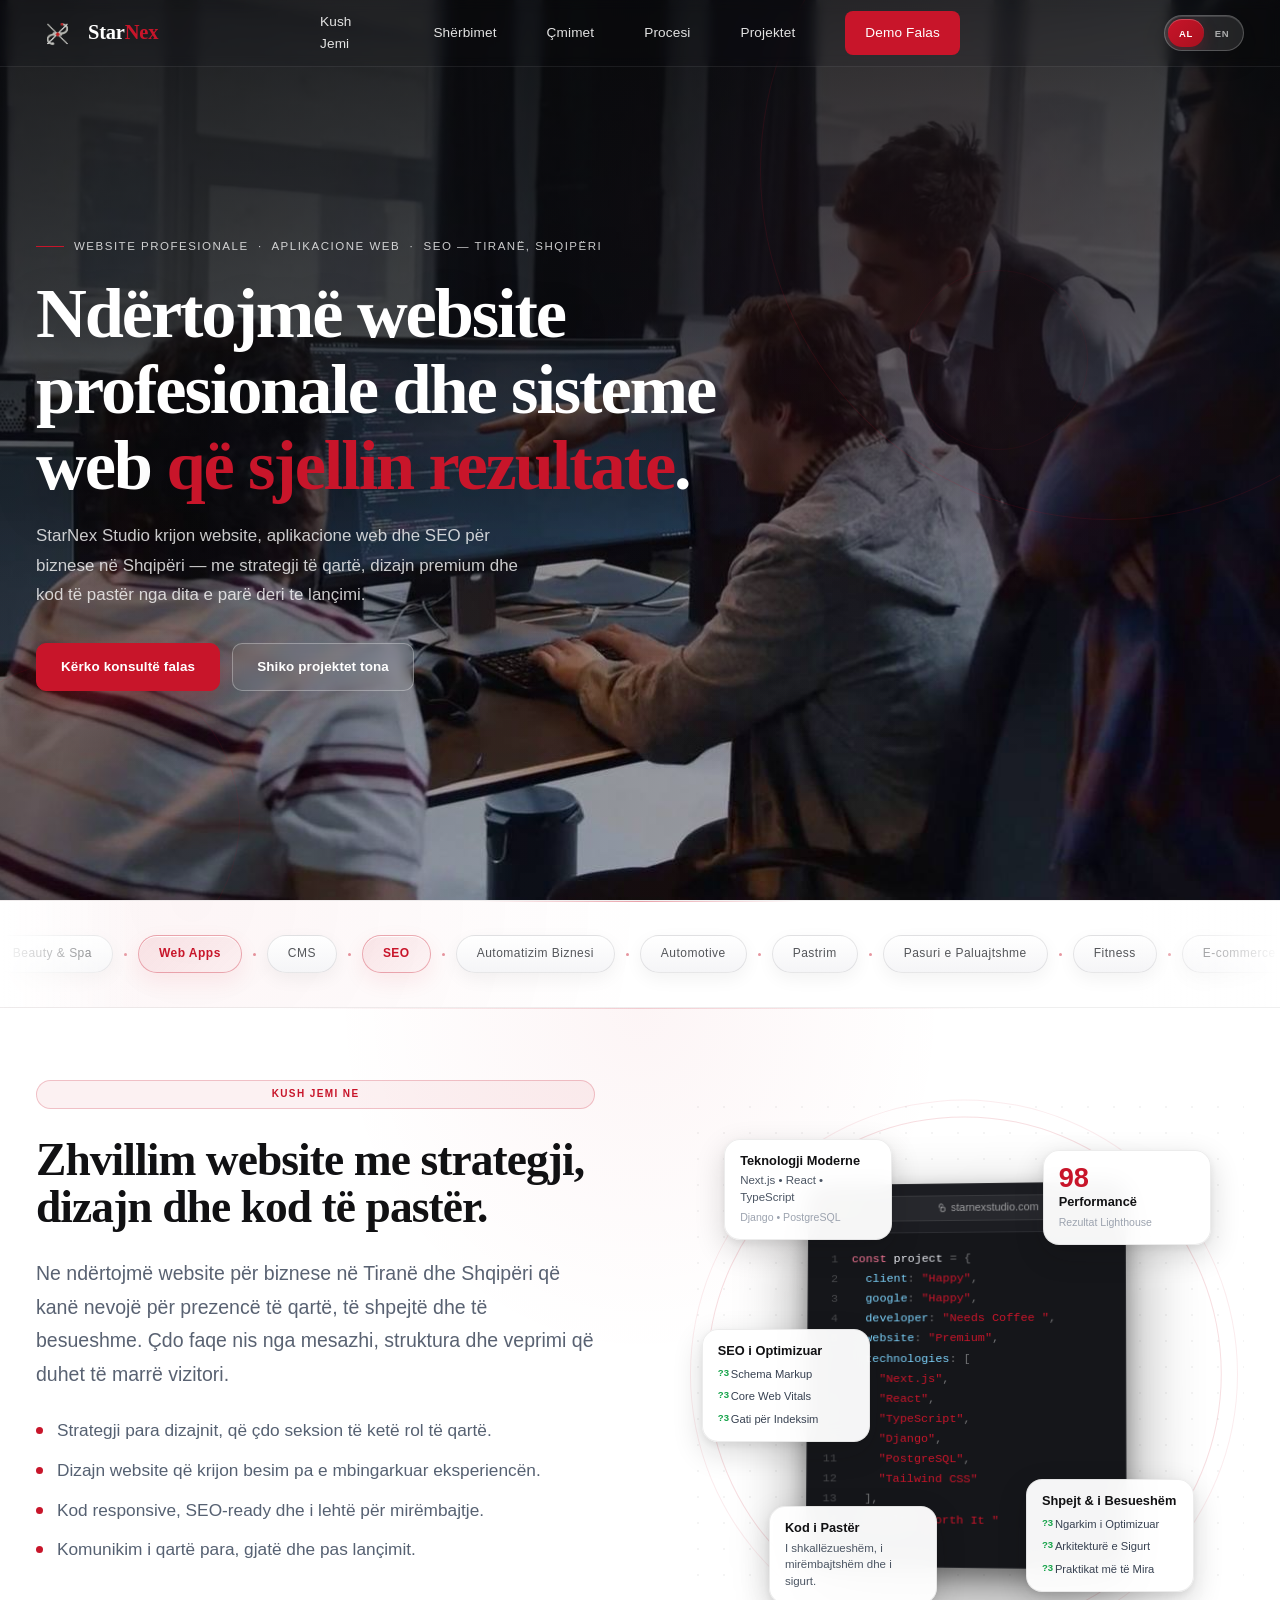
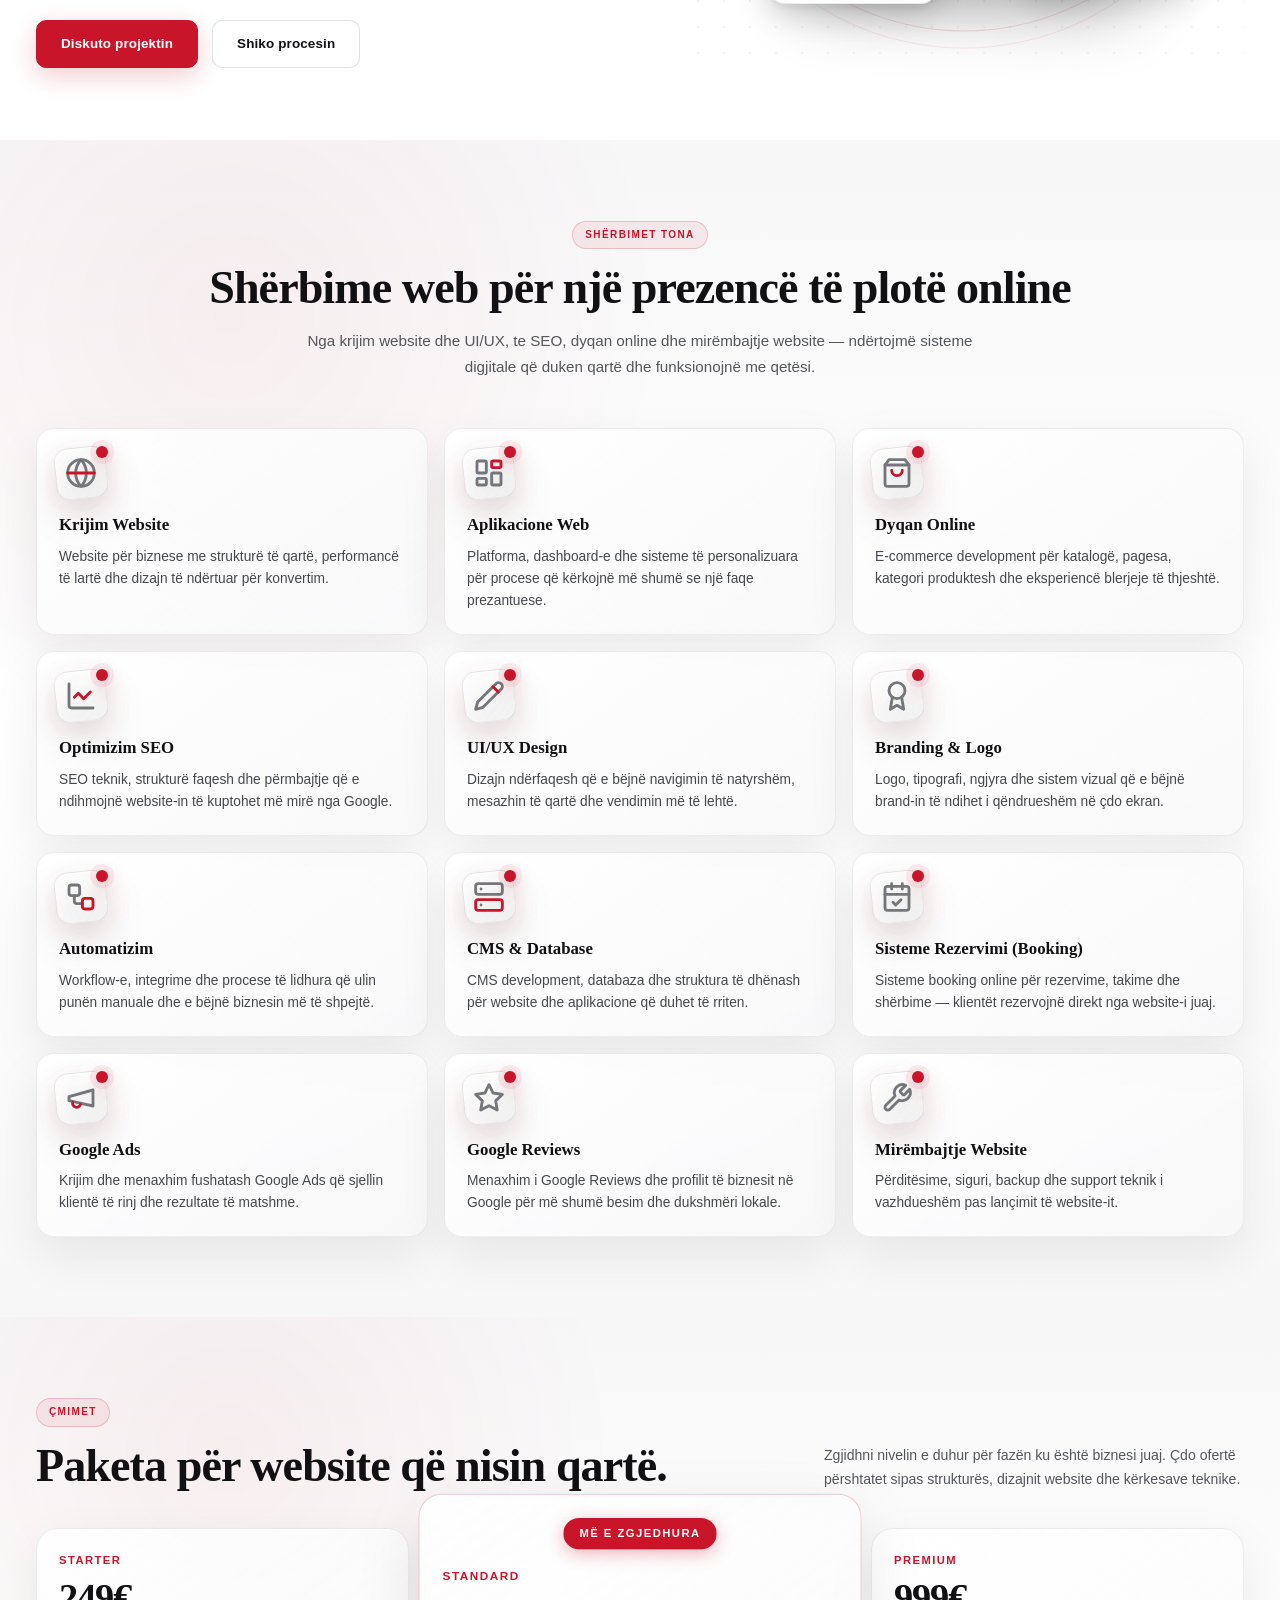
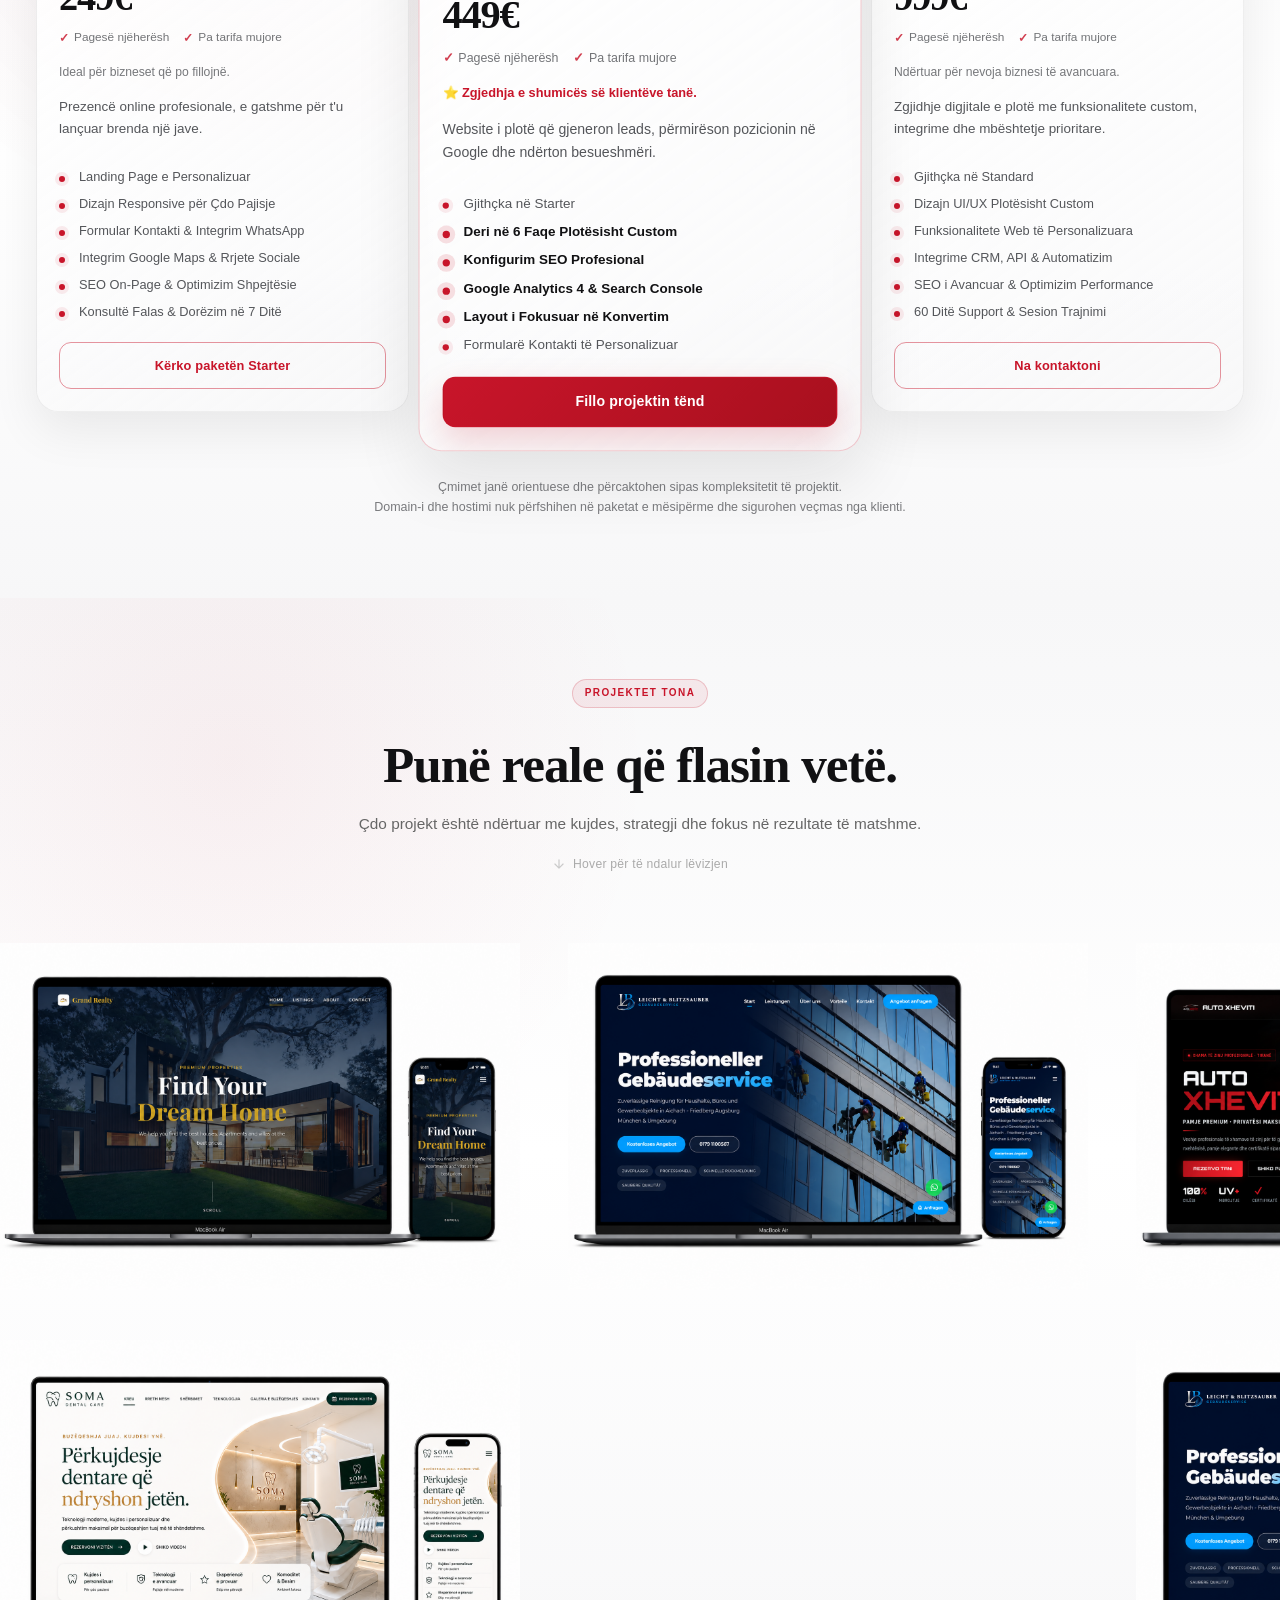
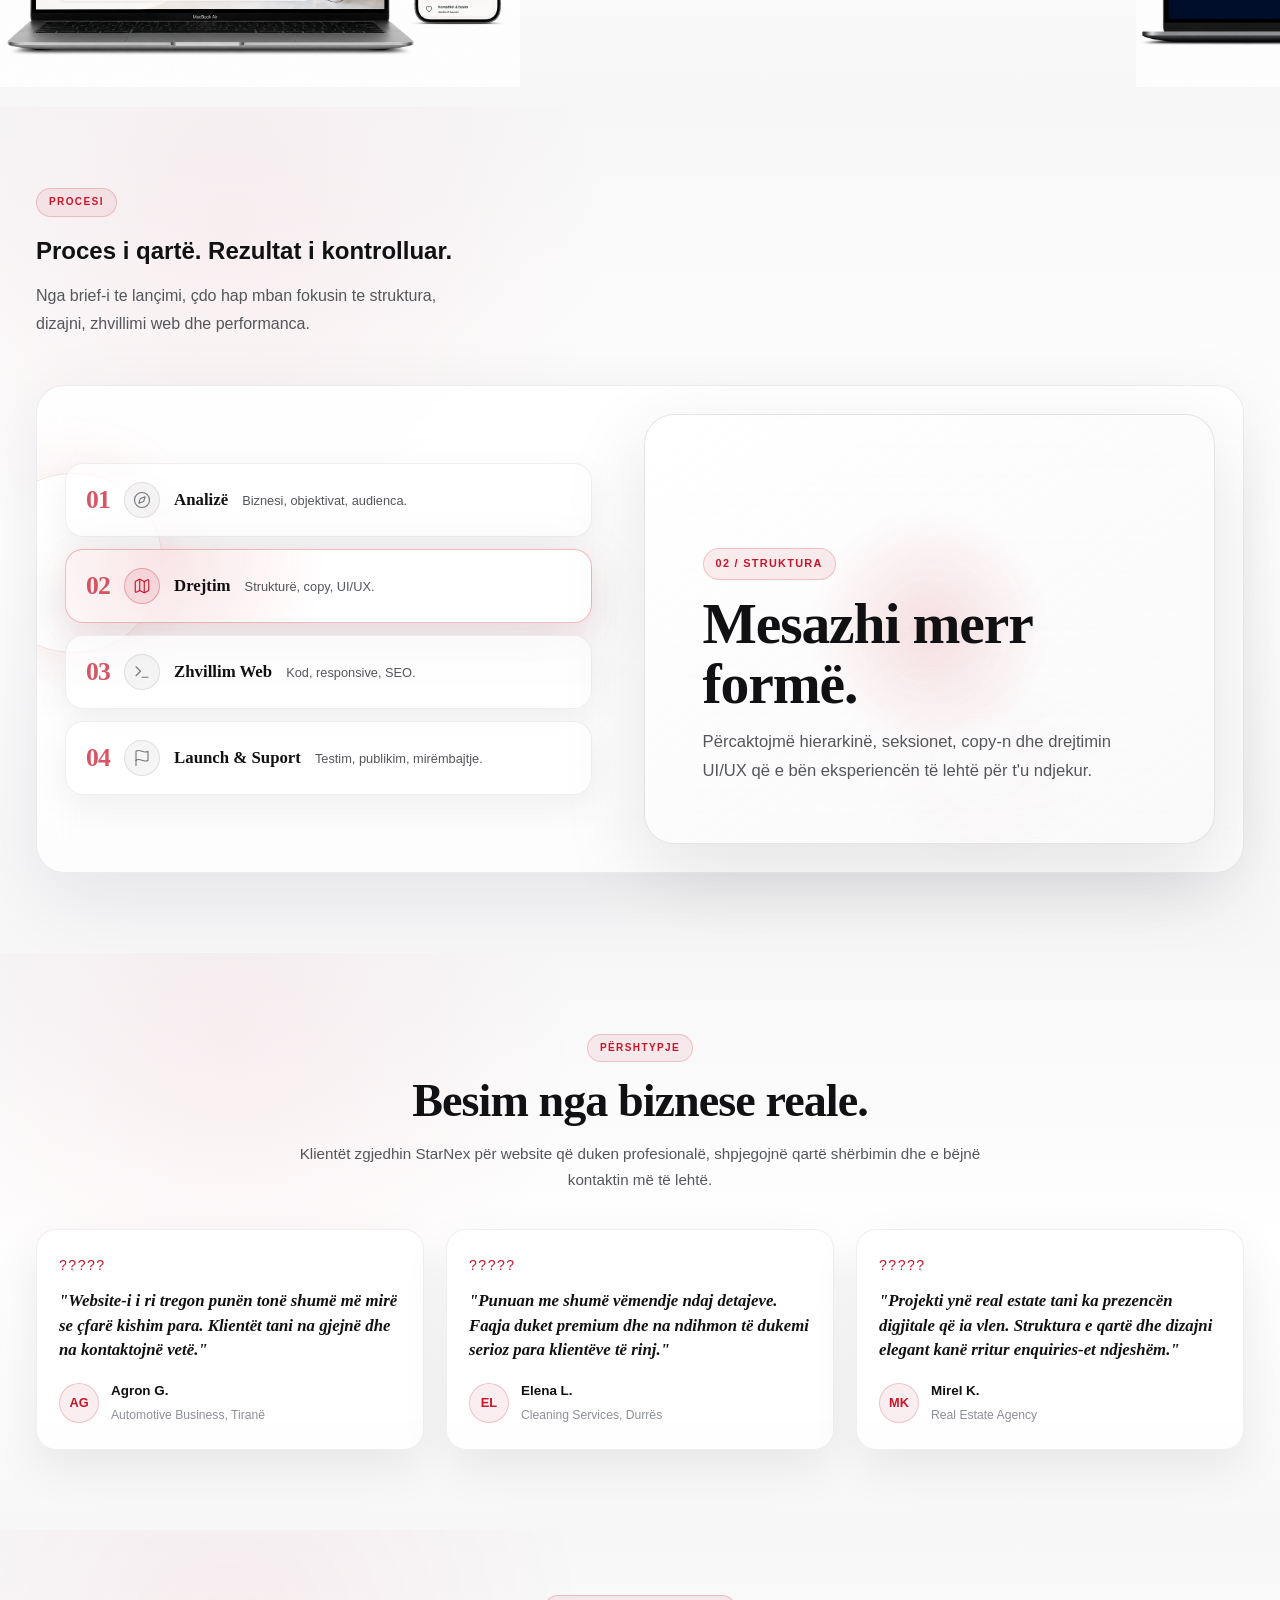
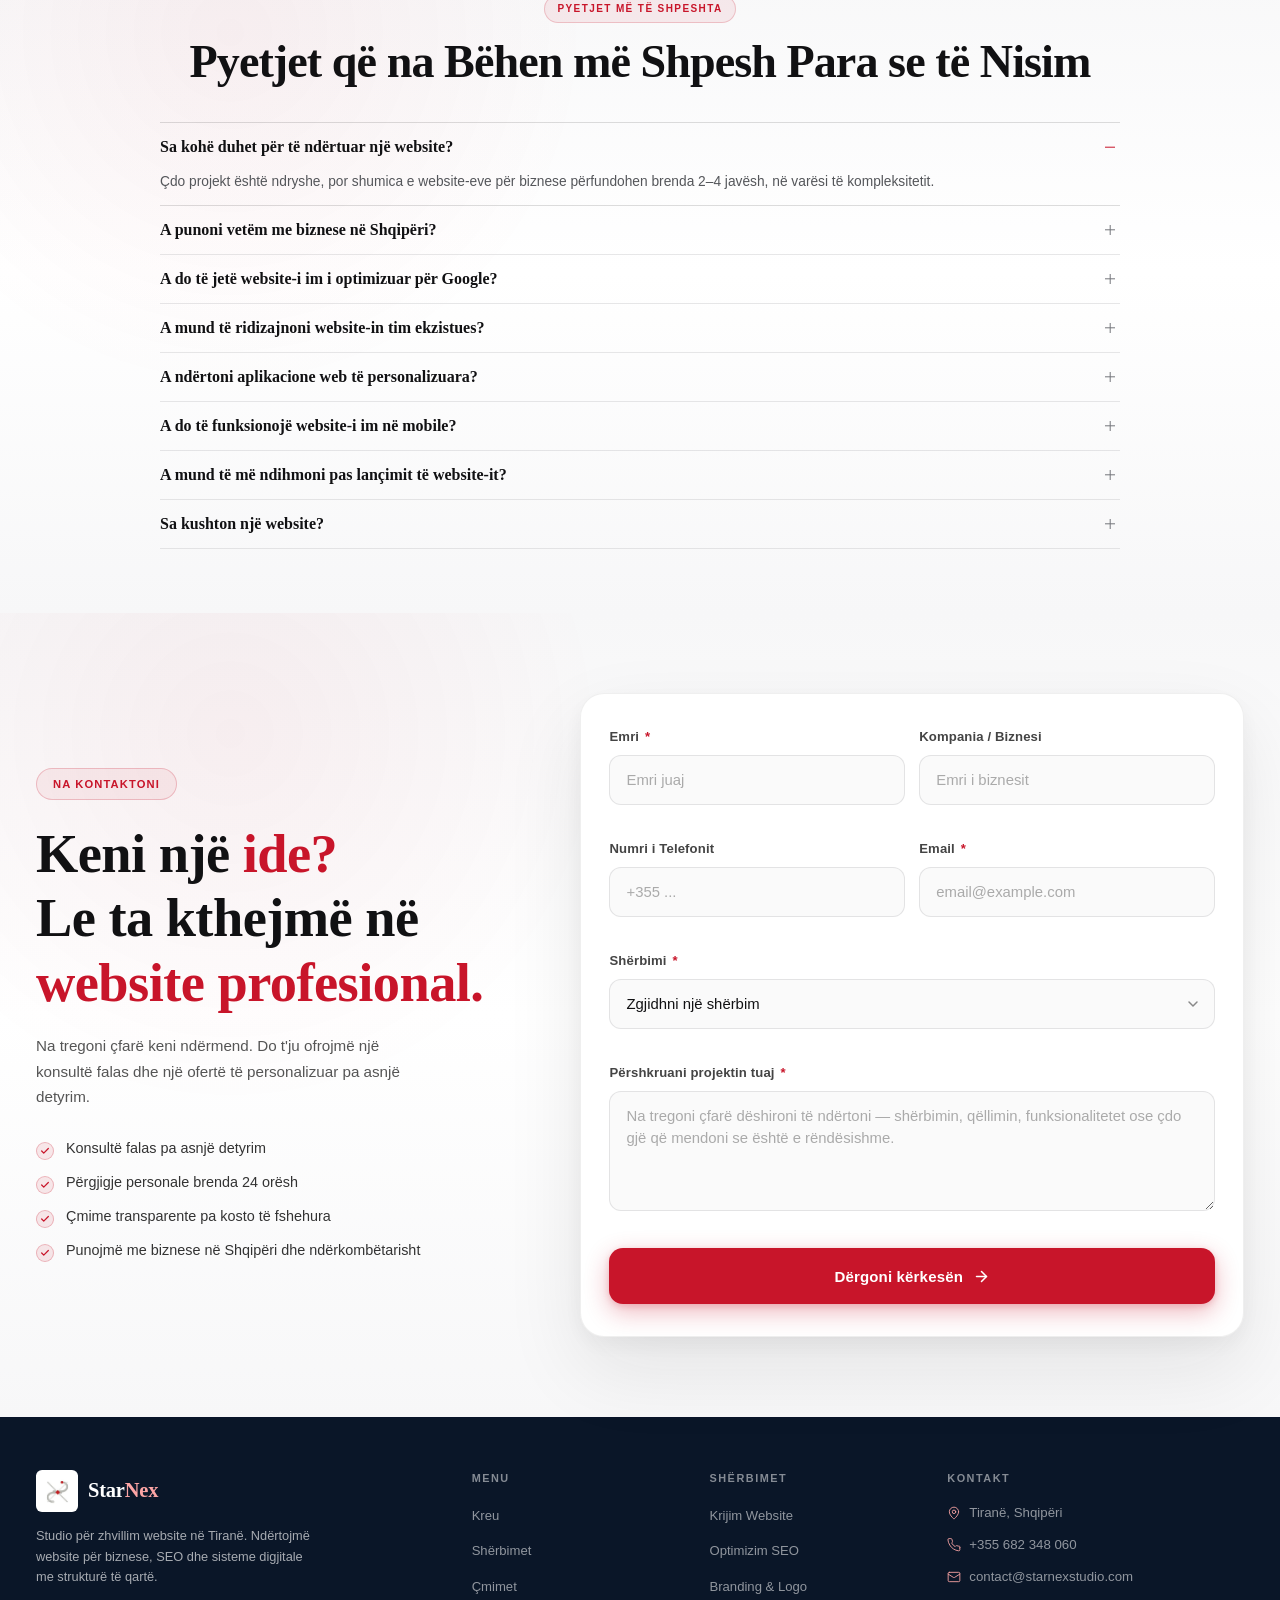
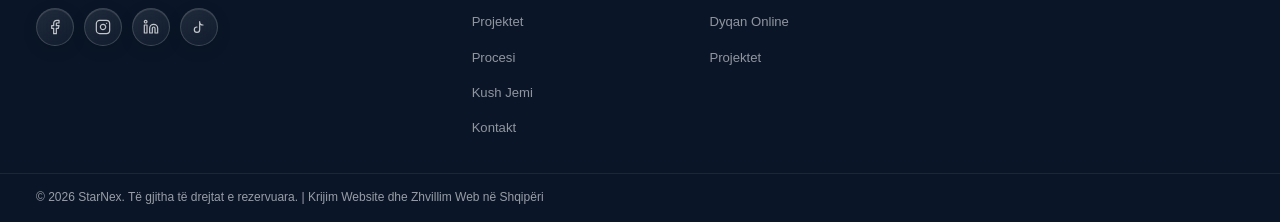
==== commit af9e0650: "fixed the checkmarks" ====
--- a/index.html
+++ b/index.html
@@ -66,7 +66,7 @@
   <link rel="preload" as="image" href="images/bg-hero-poster.jpg" fetchpriority="high" />
 
   <!-- Stylesheets -->
-  <link rel="stylesheet" href="css/style.min.css?v=20260705e" />
+  <link rel="stylesheet" href="css/style.min.css?v=20260713a" />
 
   <!-- Fonts -->
   <link rel="preconnect" href="https://fonts.googleapis.com" />
@@ -626,7 +626,7 @@
                 <span>Pa tarifa mujore</span>
               </div>
             </div>
-            <div class="pricing-trust-msg">? Zgjedhja e shumicës së klientëve tanë.</div>
+            <div class="pricing-trust-msg">⭐ Zgjedhja e shumicës së klientëve tanë.</div>
             <p>Website i plotë që gjeneron leads, përmirëson pozicionin në Google dhe ndërton besueshmëri.</p>
             <ul>
               <li>Gjithçka në Starter</li>
--- a/css/style.min.css
+++ b/css/style.min.css
@@ -1 +1 @@
-*,*::before,*::after{box-sizing:border-box;margin:0;padding:0;}html{scroll-behavior:smooth;font-size:16px;-webkit-text-size-adjust:100%;}body{font-family:var(--font-body);background:var(--bg);color:var(--text-primary);line-height:1.65;overflow-x:hidden;}img,svg{display:block;max-width:100%;}a{color:inherit;text-decoration:none;}ul{list-style:none;}button{font-family:inherit;cursor:pointer;border:none;background:none;}:root{--red:#C8152A;--red-hover:#A8101E;--red-muted:rgba(200,21,42,.07);--red-muted-border:rgba(200,21,42,.20);--silver:#9B9B9E;--silver-line:#B9BABD;--silver-ink:#74767B;--bg:#F7F7F8;--bg-white:#FFFFFF;--bg-section:#F2F3F5;--bg-dark:#0B0B0D;--bg-dark-card:#18181B;--text-primary:#111113;--text-secondary:#54565A;--text-muted:#8D9096;--heading-primary:#111113;--border:rgba(155,155,158,.16);--border-medium:rgba(155,155,158,.24);--footer-navy:#0A1628;--whatsapp-green:#25D366;--font-display:'Cormorant Garamond',Georgia,serif;--font-body:'DM Sans',sans-serif;--radius-sm:8px;--radius:12px;--radius-card:20px;--radius-pill:999px;--shadow-card:0 18px 48px rgba(17,17,19,.075),inset 0 1px 0 rgba(255,255,255,.86);--shadow-card-hover:0 24px 64px rgba(17,17,19,.105),inset 0 1px 0 rgba(255,255,255,.92);--shadow-red:0 8px 24px rgba(200,21,42,.22);--ease:cubic-bezier(0.22,0.61,0.36,1);--dur:.28s;--container-max:1360px;--gutter:clamp(20px,5vw,36px);--section-y:clamp(56px,9vw,80px);--section-y-sm:clamp(42px,6vw,64px);--header-gap:clamp(32px,4vw,48px);--heading:clamp(1.95rem,3.6vw,3.15rem);--subtitle:clamp(.95rem,1.15vw,1.02rem);--gap-lg:clamp(16px,2vw,22px);--gap-md:clamp(12px,1.6vw,16px);--gap-sm:clamp(8px,1vw,12px);--surface-glow:radial-gradient(circle at 18% 15%,rgba(200,21,42,.05),transparent 30%),linear-gradient(180deg,#F7F7F8 0%,#FFFFFF 50%,#F7F7F8 100%);}.skip-link{position:absolute;top:-60px;left:12px;z-index:100002;background:var(--red);color:#fff;padding:12px 20px;border-radius:var(--radius-sm);font-family:var(--font-body);font-size:.85rem;font-weight:600;transition:top var(--dur);}.skip-link:focus{top:12px;}a:focus-visible,button:focus-visible,input:focus-visible,select:focus-visible,textarea:focus-visible,[tabindex]:focus-visible{outline:2px solid var(--red);outline-offset:2px;}.container{width:100%;max-width:var(--container-max);margin:0 auto;padding:0 var(--gutter);}.section-badge{display:inline-flex;align-items:center;gap:8px;align-self:flex-start;font-size:10px;font-weight:700;letter-spacing:.14em;text-transform:uppercase;color:var(--red);background:var(--red-muted);border:1px solid var(--red-muted-border);padding:5px 12px;border-radius:var(--radius-pill);margin-bottom:14px;min-height:26px;}.section-heading{font-family:var(--font-display);font-size:var(--heading);font-weight:600;line-height:1.1;letter-spacing:-.02em;color:var(--heading-primary);margin-bottom:14px;}.section-sub{font-size:var(--subtitle);color:var(--text-secondary);line-height:1.72;}.section-header.center{text-align:center;}.section-header.center .section-sub{max-width:710px;margin:0 auto;}.btn{display:inline-flex;align-items:center;justify-content:center;gap:8px;font-family:var(--font-body);font-size:.84rem;font-weight:600;letter-spacing:.01em;padding:12px 24px;min-height:44px;border-radius:10px;transition:transform var(--dur) var(--ease),box-shadow var(--dur) var(--ease),background var(--dur) var(--ease),border-color var(--dur) var(--ease),color var(--dur) var(--ease);white-space:nowrap;}.btn-primary{background:var(--red);color:#fff;border:1px solid var(--red);box-shadow:var(--shadow-red);}.btn-ghost{color:var(--text-primary);border:1px solid var(--border-medium);background:var(--bg-white);}.btn-nav{background:var(--red);color:#fff !important;padding:9px 20px;border-radius:var(--radius-sm);font-size:.8rem;font-weight:600;}.btn-dark-ghost,.light-btn{border:1px solid rgba(255,255,255,.30);background:rgba(255,255,255,.06);color:#fff;backdrop-filter:blur(6px);-webkit-backdrop-filter:blur(6px);}@media(hover:hover) and(pointer:fine){.btn-primary:hover{background:var(--red-hover);border-color:var(--red-hover);transform:translateY(-2px);box-shadow:0 14px 36px rgba(200,21,42,.30);}.btn-ghost:hover{border-color:var(--red);color:var(--red);background:var(--red-muted);}.btn-nav:hover{background:var(--red-hover);}.btn-dark-ghost:hover,.light-btn:hover{background:rgba(255,255,255,.12);border-color:rgba(255,255,255,.55);color:#fff;transform:translateY(-2px);}}.reveal{opacity:0;transform:translateY(24px);transition:opacity .7s var(--ease),transform .7s var(--ease);}.reveal.visible{opacity:1;transform:translateY(0);}.reveal-d1{transition-delay:.08s;}.reveal-d2{transition-delay:.16s;}.reveal-d3{transition-delay:.24s;}@keyframes pageFade{from{opacity:0;}to{opacity:1;}}body{animation:pageFade .5s ease forwards;}.navbar{position:fixed;top:0;left:0;right:0;z-index:900;background:rgba(11,11,13,.08);backdrop-filter:blur(6px);-webkit-backdrop-filter:blur(6px);border-bottom:1px solid rgba(255,255,255,.08);box-shadow:none;transition:background-color .34s var(--ease),border-color .34s var(--ease),backdrop-filter .34s var(--ease);}.navbar.scrolled,.navbar.navbar-scrolled,.navbar.menu-open{background:rgba(248,249,250,.96);border-bottom:1px solid rgba(0,0,0,.06);box-shadow:0 1px 10px rgba(0,0,0,.035);backdrop-filter:blur(12px);-webkit-backdrop-filter:blur(12px);}.navbar.scrolled .logo-text,.navbar.navbar-scrolled .logo-text{color:var(--text-primary);}.navbar.scrolled .nav-links a:not(.btn-nav),.navbar.navbar-scrolled .nav-links a:not(.btn-nav){color:var(--text-secondary);}.nav-inner{display:flex;align-items:center;justify-content:space-between;height:66px;}.logo{display:flex;align-items:center;gap:10px;}.logo img{width:42px;height:42px;object-fit:contain;border-radius:6px;}.logo-text{font-family:var(--font-display);font-size:1.28rem;font-weight:700;letter-spacing:-.01em;color:#fff;transition:color .3s ease;}.navbar.scrolled .logo-text,.navbar.navbar-scrolled .logo-text,.navbar.menu-open .logo-text{color:var(--text-primary);}.logo-accent{color:var(--red);}.nav-links{display:none;align-items:center;gap:40px;}.nav-links a{font-size:.85rem;font-weight:500;letter-spacing:.01em;color:rgba(255,255,255,.88);position:relative;transition:color .3s ease;}.navbar.scrolled .nav-links a:not(.btn-nav),.navbar.navbar-scrolled .nav-links a:not(.btn-nav){color:var(--text-secondary);}.nav-links a:not(.btn-nav)::after{content:'';position:absolute;left:0;bottom:-3px;width:0;height:1px;background:var(--red);transition:width .3s ease;}.nav-links a:not(.btn-nav):hover::after{width:100%;}.nav-links a.active:not(.btn-nav){color:var(--red) !important;}.nav-links a.active:not(.btn-nav)::after{width:100%;}.hamburger{display:flex;align-items:center;justify-content:center;width:40px;height:40px;border-radius:var(--radius-sm);background:rgba(255,255,255,.08);flex-direction:column;gap:5px;}.navbar.scrolled .hamburger,.navbar.navbar-scrolled .hamburger,.navbar.menu-open .hamburger{background:rgba(17,17,19,.06);}.hamburger span{width:20px;height:2px;border-radius:2px;background:#fff;transition:all .25s ease;}.navbar.scrolled .hamburger span,.navbar.navbar-scrolled .hamburger span,.navbar.menu-open .hamburger span{background:var(--text-primary);}.hamburger.active span:nth-child(1){transform:translateY(7px) rotate(45deg);}.hamburger.active span:nth-child(2){opacity:0;}.hamburger.active span:nth-child(3){transform:translateY(-7px) rotate(-45deg);}#mobileMenu{display:flex;flex-direction:column;position:fixed;top:66px;left:0;right:0;height:auto;background:#f8f9fa;padding:18px var(--gutter) 24px;z-index:890;border-top:1px solid rgba(0,0,0,.04);box-shadow:0 18px 32px rgba(0,0,0,.06);transform:translateY(-8px);opacity:0;visibility:hidden;pointer-events:none;transition:opacity .22s ease,transform .22s ease,visibility 0s linear .22s;}#mobileMenu.open{transform:translateY(0);opacity:1;visibility:visible;pointer-events:auto;transition:opacity .22s ease,transform .22s ease,visibility 0s linear 0s;}.mobile-link{display:block;position:relative;width:100%;padding:14px 0;color:#111113;font-size:.96rem;font-weight:650;line-height:1.25;}.mobile-link::after{content:'';display:block;width:48%;height:1px;margin-top:14px;background:linear-gradient(90deg,rgba(200,21,42,.45),rgba(200,21,42,.06));border-radius:var(--radius-pill);}.mobile-link:last-child::after{display:none;}.language-toggle{display:inline-flex;align-items:center;margin-left:12px;user-select:none;-webkit-user-select:none;touch-action:none;}.language-toggle-track{--toggle-padding:3px;--option-width:32px;position:relative;display:grid;grid-template-columns:repeat(2,var(--option-width));align-items:center;padding:var(--toggle-padding);border:1px solid rgba(255,255,255,.22);border-radius:var(--radius-pill);background:rgba(255,255,255,.10);box-shadow:0 8px 24px rgba(0,0,0,.18),inset 0 1px 0 rgba(255,255,255,.14);backdrop-filter:blur(14px);-webkit-backdrop-filter:blur(14px);cursor:grab;overflow:hidden;transition:background .34s var(--ease),border-color .34s var(--ease),box-shadow .34s var(--ease);}.navbar.scrolled .language-toggle-track,.navbar.navbar-scrolled .language-toggle-track,.navbar.menu-open .language-toggle-track{border-color:rgba(24,24,27,.1);background:rgba(255,255,255,.86);box-shadow:0 8px 24px rgba(15,23,42,.06),inset 0 1px 0 rgba(255,255,255,.92);}.language-toggle-track:active{cursor:grabbing;}.language-toggle-thumb{position:absolute;top:var(--toggle-padding);left:var(--toggle-padding);width:var(--option-width);height:calc(100% - var(--toggle-padding) * 2);border-radius:var(--radius-pill);background:linear-gradient(135deg,#c8152a 0%,#a8101e 100%);box-shadow:0 6px 16px rgba(200,21,42,.24),inset 0 1px 0 rgba(255,255,255,.22);transform:translateX(0);transition:transform .5s cubic-bezier(0.22,1,0.36,1),box-shadow .35s ease;will-change:transform;pointer-events:none;}.language-toggle[data-current-language="en"] .language-toggle-thumb{transform:translateX(var(--option-width));}.language-option{position:relative;z-index:2;display:flex;align-items:center;justify-content:center;width:var(--option-width);height:26px;padding:0;border:0;border-radius:var(--radius-pill);background:transparent;color:rgba(255,255,255,.62);font-family:var(--font-body);font-size:9px;font-weight:700;letter-spacing:.08em;cursor:pointer;transition:color .4s ease,transform .3s ease;-webkit-tap-highlight-color:transparent;}.language-option.active{color:#ffffff;}.navbar.scrolled .language-option,.navbar.navbar-scrolled .language-option,.navbar.menu-open .language-option{color:#71717a;}.navbar.scrolled .language-option.active,.navbar.navbar-scrolled .language-option.active,.navbar.menu-open .language-option.active{color:#ffffff;}.language-toggle.dragging .language-toggle-thumb{transition:none;}.language-toggle.dragging .language-option{transition:color .12s linear;}.language-toggle.switching{pointer-events:none;}.language-toggle.switching .language-toggle-thumb{box-shadow:0 8px 20px rgba(200,21,42,.28),inset 0 1px 0 rgba(255,255,255,.24);}@media(hover:hover) and(pointer:fine){.language-option:hover{transform:translateY(-1px);}}@media(min-width:900px){.nav-links{display:flex;position:absolute;left:50%;transform:translateX(-50%);gap:50px;}.hamburger,#mobileMenu{display:none;}.nav-inner{height:66px;}.language-toggle{margin-left:18px;}.language-toggle-track{--option-width:36px;--toggle-padding:3px;}.language-option{height:28px;font-size:9.5px;}}.hvs{position:relative;display:flex;align-items:center;overflow:hidden;background:#111113;min-height:100vh;min-height:100svh;}.hvs-vid{position:absolute;inset:0;width:100%;height:100%;object-fit:cover;z-index:0;}.hvs-overlay{position:absolute;inset:0;z-index:1;background:linear-gradient(180deg,rgba(8,8,9,.82) 0%,rgba(8,8,9,.62) 34%,rgba(8,8,9,.18) 62%,rgba(8,8,9,0) 86%),linear-gradient(110deg,rgba(8,8,9,.42) 0%,rgba(8,8,9,.18) 44%,rgba(18,18,19,0) 76%),radial-gradient(circle at 72% 28%,rgba(200,21,42,.16),transparent 32%);}.hvs::after{content:'';position:absolute;left:0;right:0;bottom:-1px;z-index:1;height:clamp(90px,16vw,170px);pointer-events:none;background:none;}.hvs-shape{position:absolute;pointer-events:none;z-index:1;border-radius:50%;border-color:rgba(200,21,42,.13);}.hvs-s1{width:700px;height:700px;border:1px solid rgba(200,21,42,.13);top:-180px;right:-180px;}.hvs-s2{width:320px;height:320px;border:1px solid rgba(200,21,42,.09);bottom:-80px;left:-80px;}.hvs-s3{width:180px;height:180px;border:1px solid rgba(200,21,42,.07);top:30%;right:15%;}.hvs-inner{position:relative;z-index:2;max-width:740px;padding:clamp(108px,27vw,132px) 0 clamp(44px,9vw,80px);}.hvs-tag{font-size:.72rem;letter-spacing:.13em;text-transform:uppercase;color:rgba(255,255,255,.78);margin-bottom:20px;display:flex;align-items:center;flex-wrap:wrap;gap:6px 10px;line-height:1.6;}.hvs-tag::before{content:'';width:28px;height:1px;background:var(--red);display:inline-block;}.hvs-inner h1{font-family:var(--font-display);font-size:clamp(2.35rem,8.6vw,4.4rem);font-weight:600;color:#fff;line-height:1.08;letter-spacing:-.03em;margin-bottom:18px;text-shadow:0 18px 48px rgba(0,0,0,.26);}.sn-red{color:var(--red);}.hvs-sub{font-size:clamp(.96rem,2.4vw,1.06rem);color:rgba(255,255,255,.78);max-width:500px;line-height:1.72;margin-bottom:28px;}.hvs-actions{display:flex;flex-direction:column;align-items:stretch;gap:12px;}.hvs-actions .btn{width:100%;}@media(min-width:480px){.hvs-actions{flex-direction:row;align-items:flex-start;flex-wrap:wrap;}.hvs-actions .btn{width:auto;}}@media(min-width:768px){.hvs-inner{padding:108px 0 80px;}.hvs-sub{margin-bottom:34px;}}@media(max-height:700px){.hvs-inner{padding-bottom:140px;}}.tr-ribbon{position:relative;overflow:hidden;padding:clamp(22px,4vw,34px) 0;background:linear-gradient(90deg,transparent,rgba(200,21,42,.40),transparent) top center / min(320px,60%) 1px no-repeat,radial-gradient(circle at 15% 0%,rgba(200,21,42,.045),transparent 42%),#FFFFFF;border-top:1px solid var(--border);border-bottom:1px solid var(--border);display:flex;flex-direction:column;align-items:center;gap:0;user-select:none;}.tr-ribbon::before,.tr-ribbon::after{content:'';position:absolute;top:0;bottom:0;width:clamp(56px,12vw,140px);z-index:2;pointer-events:none;}.tr-ribbon::before{left:0;background:linear-gradient(to right,#FFFFFF,transparent);}.tr-ribbon::after{right:0;background:linear-gradient(to left,#FFFFFF,transparent);}@keyframes trScroll{from{transform:translateX(0);}to{transform:translateX(-50%);}}.tr-track{display:flex;align-items:center;width:max-content;padding:0 12px;animation:trScroll 44s linear infinite;will-change:transform;}.tr-pill{display:inline-flex;align-items:center;height:34px;padding:0 16px;background:linear-gradient(180deg,#FFFFFF,#F5F5F7);border:1px solid var(--border-medium);border-radius:var(--radius-pill);box-shadow:inset 0 1px 0 rgba(255,255,255,.9),0 6px 18px rgba(17,17,19,.05);font-size:11.5px;font-weight:500;color:var(--text-secondary);letter-spacing:.04em;white-space:nowrap;flex-shrink:0;transition:transform .18s ease,border-color .18s ease,box-shadow .18s ease,background .18s ease,color .18s ease;}.tr-pill.tr-accent{color:var(--red);font-weight:600;border-color:rgba(200,21,42,.32);background:linear-gradient(135deg,rgba(200,21,42,.09),rgba(200,21,42,.03));box-shadow:inset 0 1px 0 rgba(255,255,255,.9),0 8px 22px rgba(200,21,42,.08);}.tr-dot{display:inline-block;width:3px;height:3px;border-radius:50%;background:rgba(200,21,42,.45);flex-shrink:0;margin:0 9px;}@media(hover:hover) and(pointer:fine){.tr-ribbon:hover .tr-track{animation-play-state:paused;}.tr-pill:hover{transform:translateY(-2px);border-color:rgba(200,21,42,.38);color:var(--red);background:linear-gradient(180deg,#FFFFFF,rgba(200,21,42,.05));box-shadow:inset 0 1px 0 rgba(255,255,255,.9),0 10px 24px rgba(200,21,42,.10);}.tr-pill.tr-accent:hover{border-color:rgba(200,21,42,.55);background:linear-gradient(135deg,rgba(200,21,42,.13),rgba(200,21,42,.05));}}@media(min-width:640px){.tr-pill{height:38px;padding:0 20px;font-size:12px;}.tr-dot{margin:0 11px;}}@media(prefers-reduced-motion:reduce){.tr-track{animation:none;}}.dark-split-band{position:relative;background:radial-gradient(ellipse at 50% 0%,rgba(200,21,42,.045),transparent 34%),#FFFFFF;color:var(--text-primary);overflow:hidden;}.dark-split-band::before{content:'';position:absolute;top:0;left:50%;transform:translateX(-50%);z-index:0;width:min(720px,70%);height:1px;background:linear-gradient(90deg,transparent,rgba(200,21,42,.18),transparent);}.dark-split-inner{display:grid;grid-template-columns:1fr;width:100%;max-width:var(--container-max);margin:0 auto;padding:clamp(42px,7vw,72px) var(--gutter);gap:18px;align-items:center;}.dark-split-image{min-width:0;}.dark-split-content{display:flex;flex-direction:column;justify-content:center;padding:0;}.dark-split-content .section-badge{align-self:stretch;justify-content:center;max-width:100%;margin-bottom:28px;background:rgba(200,21,42,.06);border-color:rgba(200,21,42,.22);}.dark-split-content h2{font-family:var(--font-display);font-size:clamp(2.35rem,7vw,3.9rem);line-height:1.04;letter-spacing:-.02em;color:var(--heading-primary);margin:0 0 26px;}.dark-split-content p{max-width:720px;color:#596272;font-size:clamp(1rem,2.4vw,1.22rem);line-height:1.72;margin-bottom:26px;}.alt-list{display:flex;flex-direction:column;gap:12px;margin-bottom:28px;}.alt-list li{display:flex;align-items:flex-start;gap:14px;color:#566172;font-size:clamp(.95rem,2vw,1.08rem);line-height:1.6;}.alt-list li::before{content:'';flex-shrink:0;width:7px;height:7px;border-radius:var(--radius-pill);background:var(--red);box-shadow:none;margin-top:10px;}.about-actions{display:flex;gap:14px;flex-wrap:wrap;padding:0;}.about-actions .btn{flex:1 1 auto;}.about-actions .btn-dark-ghost{background:#FFFFFF;border-color:rgba(17,17,19,.12);color:var(--text-primary);box-shadow:none;backdrop-filter:none;-webkit-backdrop-filter:none;}@media(hover:hover) and(pointer:fine){.about-actions .btn-dark-ghost:hover{background:#F7F7F8;border-color:rgba(17,17,19,.18);color:var(--text-primary);transform:translateY(-2px);}}.about-code-visual{position:relative;overflow:visible;min-height:0;padding:clamp(16px,4vw,28px) 0 clamp(12px,3vw,20px);}.about-code-bg{position:absolute;inset:0;overflow:hidden;pointer-events:none;}.about-code-orbit{position:absolute;top:50%;left:50%;border-radius:50%;border:1px solid rgba(200,21,42,.14);transform:translate(-50%,-50%);pointer-events:none;}.about-code-orbit--a{width:320px;height:320px;}.about-code-orbit--b{width:420px;height:420px;border-color:rgba(200,21,42,.08);}.about-code-dots{position:absolute;inset:0;background-image:radial-gradient(circle,rgba(17,17,19,.08) 1px,transparent 1px);background-size:26px 26px;opacity:.6;pointer-events:none;}.about-code-stage{position:relative;display:flex;align-items:center;justify-content:center;min-height:480px;padding:8px 0;}.about-code-window{position:relative;z-index:1;width:min(290px,80vw);margin:0;background:#15161a;border-radius:16px;border:1px solid rgba(255,255,255,.08);box-shadow:0 30px 70px rgba(0,0,0,.45),0 8px 20px rgba(0,0,0,.3);overflow:hidden;}.acw-topbar{display:flex;align-items:center;gap:8px;padding:11px 14px;background:#1c1d22;border-bottom:1px solid rgba(255,255,255,.07);}.acw-dots{display:flex;gap:5px;flex-shrink:0;}.dot-r,.dot-y,.dot-g{width:9px;height:9px;border-radius:50%;}.dot-r{background:#ff5f57;}.dot-y{background:#febc2e;}.dot-g{background:#28c840;}.acw-addr{flex:1;display:flex;align-items:center;gap:5px;justify-content:center;background:rgba(255,255,255,.05);border:1px solid rgba(255,255,255,.08);border-radius:99px;padding:3px 10px;font-size:.68rem;color:rgba(255,255,255,.55);}.acw-addr svg{flex-shrink:0;}.acw-body{padding:16px 0 16px 4px;overflow-x:auto;overflow-y:hidden;scrollbar-width:none;}.acw-body::-webkit-scrollbar{display:none;}.acw-code{margin:0;font-family:'SFMono-Regular',Consolas,'Liberation Mono',Menlo,monospace;font-size:.68rem;line-height:1.7;white-space:pre;}.acw-line{display:block;padding:0 16px 0 0;}.acw-ln{display:inline-block;width:20px;color:rgba(255,255,255,.22);text-align:right;margin-right:10px;user-select:none;}.tok-kw{color:#ff7b9c;}.tok-var{color:#e8eaf0;}.tok-prop{color:#7dd3fc;}.tok-str{color:#c8152a;}.tok-pl{color:rgba(255,255,255,.4);}.about-code-card{position:absolute;z-index:2;width:132px;background:rgba(255,255,255,.96);backdrop-filter:blur(10px);-webkit-backdrop-filter:blur(10px);border:1px solid rgba(17,17,19,.08);border-radius:14px;padding:11px 12px;box-shadow:0 10px 30px rgba(17,17,19,.16),0 3px 8px rgba(17,17,19,.07);display:flex;flex-direction:column;gap:3px;transition:box-shadow 280ms var(--ease);}@media(hover:hover) and(pointer:fine){.about-code-card:hover{box-shadow:0 18px 42px rgba(17,17,19,.2),0 6px 14px rgba(17,17,19,.09);}}.acc-title{font-size:.7rem;font-weight:700;color:#111113;line-height:1.3;}.acc-text{font-size:.62rem;color:#4b5563;line-height:1.45;}.acc-sub{font-size:.58rem;color:#9ca3af;}.acc-num{font-size:1.4rem;font-weight:800;color:#c8152a;line-height:1;}.acc-list{list-style:none;margin:2px 0 0;display:flex;flex-direction:column;gap:4px;}.acc-list li{font-size:.6rem;color:#374151;padding-left:12px;position:relative;}.acc-list li::before{content:'?';position:absolute;left:0;color:#16a34a;font-weight:700;font-size:.6rem;}.acv-card--stack{top:1%;left:0;}.acv-card--seo{top:42%;left:0;}.acv-card--clean{bottom:2%;left:8%;}.acv-card--perf{top:5%;right:0;align-items:flex-start;justify-content:center;}.acv-card--fast{bottom:7%;right:0;}.acv-anim{opacity:0;transform:translateY(28px) scale(.97);}.about-code-visual.acv-visible .about-code-window{opacity:1;transform:translateY(0) scale(1);}.about-code-visual.acv-visible .acv-card--stack,.about-code-visual.acv-visible .acv-card--perf,.about-code-visual.acv-visible .acv-card--seo,.about-code-visual.acv-visible .acv-card--clean,.about-code-visual.acv-visible .acv-card--fast{opacity:1;transform:translateY(0) scale(1);}@keyframes acv-float-a{0%,100%{transform:translateY(0) rotate(0deg);}50%{transform:translateY(-9px) rotate(-.6deg);}}@keyframes acv-float-b{0%,100%{transform:translateY(-4px) rotate(0deg);}50%{transform:translateY(6px) rotate(.6deg);}}.about-code-visual.acv-done .acv-card--stack{animation:acv-float-a 6.2s ease-in-out infinite;}.about-code-visual.acv-done .acv-card--perf{animation:acv-float-b 7.4s ease-in-out .4s infinite;}.about-code-visual.acv-done .acv-card--seo{animation:acv-float-a 6.8s ease-in-out .9s infinite;}.about-code-visual.acv-done .acv-card--clean{animation:acv-float-b 7s ease-in-out .3s infinite;}.about-code-visual.acv-done .acv-card--fast{animation:acv-float-a 6.5s ease-in-out .6s infinite;}@media(hover:hover) and(pointer:fine){.about-code-card:hover{animation-play-state:paused;}}@media(min-width:900px){.dark-split-inner{grid-template-columns:minmax(0,1fr) minmax(0,1fr);grid-template-areas:"content visual" "actions visual";column-gap:clamp(54px,7vw,96px);row-gap:28px;min-height:560px;}.dark-split-content{grid-area:content;padding:0;align-self:end;}.about-actions{grid-area:actions;gap:14px;justify-content:flex-start;align-self:start;}.about-actions .btn{flex:0 0 auto;}.dark-split-content .section-badge{width:100%;}.dark-split-content h2{font-size:clamp(2.65rem,3.55vw,3.85rem);max-width:720px;}.dark-split-content p{max-width:780px;}.about-code-visual{grid-area:visual;min-height:560px;padding:0;}.about-code-orbit--a{width:min(560px,92%);height:min(560px,92%);}.about-code-orbit--b{width:min(760px,98%);height:min(760px,98%);}.about-code-stage{display:flex;align-items:center;justify-content:center;min-height:560px;padding:28px 24px;transition:transform 400ms var(--ease);will-change:transform;}.about-code-window{width:320px;margin:0;transform:perspective(1100px) rotateY(-4deg) rotateX(2deg);}.about-code-visual.acv-visible .about-code-window{transform:perspective(1100px) rotateY(-4deg) rotateX(2deg) translateY(0) scale(1);}.acw-code{font-size:.74rem;}.acw-ln{width:26px;margin-right:14px;}.about-code-card{width:168px;padding:13px 15px;border-radius:16px;}.acc-title{font-size:.8rem;}.acc-text{font-size:.72rem;}.acc-sub{font-size:.66rem;}.acc-num{font-size:1.7rem;}.acc-list li{font-size:.7rem;padding-left:13px;}.acv-card--stack{top:8%;left:7%;}.acv-card--seo{top:42%;left:3%;}.acv-card--clean{bottom:9%;left:15%;}.acv-card--perf{top:10%;right:6%;}.acv-card--fast{bottom:11%;right:9%;}}.svc-band{padding:var(--section-y) 0;background:var(--surface-glow);}.service-editorial-head{margin-bottom:var(--header-gap);}.svc-grid{display:grid;grid-template-columns:1fr;gap:var(--gap-lg);margin-top:0;}.svc-card{display:block;padding:clamp(18px,4vw,22px);background:linear-gradient(145deg,rgba(255,255,255,.96),rgba(247,247,248,.78));border:1px solid var(--border);border-radius:18px;text-decoration:none;color:inherit;box-shadow:var(--shadow-card);transition:transform .28s var(--ease),border-color .28s var(--ease),box-shadow .28s var(--ease);}@media(hover:hover) and(pointer:fine){.svc-card:hover{transform:translateY(-4px);border-color:rgba(200,21,42,.24);box-shadow:var(--shadow-card-hover);}}.svc-icon{position:relative;width:44px;height:44px;display:inline-flex;align-items:center;justify-content:center;color:var(--silver-ink);margin-bottom:16px;overflow:visible;}.svc-icon::before{content:'';position:absolute;inset:-4px;border-radius:14px;background:radial-gradient(circle at 70% 18%,rgba(255,255,255,.9),transparent 26%),linear-gradient(135deg,rgba(255,255,255,.78),rgba(183,185,182,.16));border:1px solid rgba(17,17,19,.08);box-shadow:0 18px 42px rgba(17,17,19,.10),0 10px 28px rgba(200,21,42,.08),inset 0 1px 0 rgba(255,255,255,.82);transform:rotate(-6deg);transition:transform .32s var(--ease),box-shadow .32s var(--ease),border-color .32s var(--ease);}.svc-icon::after{content:'';position:absolute;right:-5px;top:-5px;width:12px;height:12px;border-radius:50%;background:var(--red);box-shadow:0 0 0 6px rgba(200,21,42,.08),0 8px 18px rgba(200,21,42,.28);transition:transform .32s var(--ease),box-shadow .32s var(--ease);}.svc-icon svg{position:relative;z-index:1;width:32px;height:32px;fill:none;stroke:currentColor;stroke-width:2.15;stroke-linecap:round;stroke-linejoin:round;filter:drop-shadow(0 8px 14px rgba(17,17,19,.12));transition:transform .32s var(--ease),color .32s var(--ease);animation:serviceIconFloat 6.5s ease-in-out infinite;}.svc-icon svg path:nth-of-type(2),.svc-icon svg path:nth-of-type(3),.svc-icon svg rect:nth-of-type(2),.svc-icon svg circle:nth-of-type(2){stroke:var(--red);}.svc-card:nth-child(2) .svc-icon svg{animation-delay:-.7s;}.svc-card:nth-child(3) .svc-icon svg{animation-delay:-1.4s;}.svc-card:nth-child(4) .svc-icon svg{animation-delay:-2.1s;}.svc-card:nth-child(5) .svc-icon svg{animation-delay:-2.8s;}.svc-card:nth-child(6) .svc-icon svg{animation-delay:-3.5s;}.svc-card:nth-child(7) .svc-icon svg{animation-delay:-4.2s;}.svc-card:nth-child(8) .svc-icon svg{animation-delay:-4.9s;}@keyframes serviceIconFloat{0%,100%{transform:translateY(0);}50%{transform:translateY(-2px);}}@media(hover:hover) and(pointer:fine){.svc-card:hover .svc-icon::before{border-color:rgba(200,21,42,.20);box-shadow:0 22px 54px rgba(17,17,19,.13),0 14px 36px rgba(200,21,42,.15),inset 0 1px 0 rgba(255,255,255,.9);transform:rotate(-2deg) translateY(-2px);}.svc-card:hover .svc-icon::after{transform:translate3d(2px,-2px,0) scale(1.12);box-shadow:0 0 0 8px rgba(200,21,42,.10),0 10px 24px rgba(200,21,42,.34);}.svc-card:hover .svc-icon svg{color:#0B0B0D;filter:drop-shadow(0 12px 18px rgba(200,21,42,.12));transform:translateY(-2px) rotate(.8deg);}}.svc-card h3{font-family:var(--font-display);font-weight:600;font-size:1.05rem;color:var(--text-primary);margin-bottom:7px;}.svc-card p{font-family:var(--font-body);font-size:.86rem;line-height:1.6;color:#45474B;}@media(prefers-reduced-motion:reduce){.svc-icon svg{animation:none !important;}}@media(min-width:640px){.svc-grid{grid-template-columns:repeat(2,1fr);}}@media(min-width:1024px){.svc-grid{grid-template-columns:repeat(3,1fr);gap:16px;}}.pricing-preview{position:relative;overflow:hidden;padding:var(--section-y) 0;background:var(--surface-glow);}.pricing-head{margin-bottom:var(--header-gap);}.pricing-head .section-heading{max-width:760px;margin:0;}.pricing-head p{max-width:420px;color:var(--text-secondary);font-size:.88rem;line-height:1.72;margin-top:12px;}.pricing-composition{display:flex;flex-direction:column;align-items:stretch;gap:var(--gap-lg);}.pricing-tier{position:relative;overflow:hidden;padding:clamp(18px,4vw,22px);border:1px solid var(--border);border-radius:22px;background:linear-gradient(145deg,rgba(255,255,255,.88),rgba(247,247,248,.70));box-shadow:var(--shadow-card);transition:border-color 300ms var(--ease),box-shadow 300ms var(--ease);}.pricing-tier.featured{border-color:rgba(200,21,42,.22);box-shadow:var(--shadow-card-hover);z-index:2;}.pricing-badge{display:flex;align-items:center;justify-content:center;width:fit-content;margin:0 auto 16px;padding:5px 14px;border:1px solid rgba(200,21,42,.36);border-radius:var(--radius-pill);background:var(--red);color:#fff;font-size:.67rem;font-weight:800;letter-spacing:.13em;text-transform:uppercase;box-shadow:0 4px 16px rgba(200,21,42,.32);}.pricing-tier-top{margin-bottom:14px;}.pricing-kicker{display:block;margin-bottom:10px;color:var(--red);font-size:.7rem;font-weight:800;letter-spacing:.13em;text-transform:uppercase;}.pricing-tier-top strong{color:var(--heading-primary);font-family:var(--font-display);font-size:clamp(2.1rem,6vw,2.5rem);line-height:.95;letter-spacing:-.03em;}.pricing-trust-msg{margin-bottom:14px;font-size:.76rem;color:var(--text-secondary);opacity:.8;}.pricing-tier.featured .pricing-trust-msg{color:var(--red);opacity:1;font-weight:600;}.pricing-tier>p{min-height:0;margin-bottom:16px;color:var(--text-secondary);font-size:.84rem;line-height:1.6;}.pricing-tier ul{display:grid;gap:8px;margin:0 0 20px;}.pricing-tier li{position:relative;padding-left:20px;color:var(--text-secondary);font-size:.8rem;line-height:1.48;}.pricing-tier li::before{content:'';position:absolute;left:0;top:.62em;width:6px;height:6px;border-radius:50%;background:var(--red);box-shadow:0 0 0 4px rgba(200,21,42,.08);}.pricing-tier.featured li.hi{color:var(--heading-primary);font-weight:600;}.pricing-tier.featured li.hi::before{width:7px;height:7px;background:var(--red);box-shadow:0 0 0 5px rgba(200,21,42,.13);}.pricing-meta{display:flex;align-items:center;gap:14px;margin:10px 0 0;flex-wrap:wrap;}.pricing-meta span{display:flex;align-items:center;gap:5px;color:var(--text-secondary);font-size:.74rem;opacity:.82;}.pricing-meta span::before{content:'?';color:var(--red);font-weight:700;font-size:.78rem;line-height:1;}.pricing-cta{display:inline-flex;align-items:center;justify-content:center;width:100%;min-height:44px;padding:12px 18px;border:1px solid rgba(200,21,42,.82);border-radius:12px;background:linear-gradient(135deg,var(--red),#A8101E);color:#fff;font-size:.8rem;font-weight:800;letter-spacing:.01em;box-shadow:0 14px 32px rgba(200,21,42,.18);transition:transform 280ms var(--ease),box-shadow 280ms var(--ease),background 280ms var(--ease),border-color 280ms var(--ease),color 280ms var(--ease);}.pricing-tier:not(.featured) .pricing-cta{background:transparent;border-color:rgba(200,21,42,.45);color:var(--red);box-shadow:none;}.pricing-tier.featured .pricing-cta{min-height:48px;font-size:.84rem;}@media(hover:hover) and(pointer:fine){.pricing-cta:hover{transform:translateY(-2px);background:linear-gradient(135deg,#B51225,#8F0D1A);box-shadow:0 18px 42px rgba(200,21,42,.24);}.pricing-tier:not(.featured) .pricing-cta:hover{background:rgba(200,21,42,.05);border-color:rgba(200,21,42,.65);color:var(--red);box-shadow:none;transform:translateY(-1px);}}.pricing-note{max-width:760px;margin:20px auto 0;color:rgba(84,86,90,.78);font-size:.78rem;line-height:1.6;text-align:center;}@media(min-width:640px){.pricing-tier>p{min-height:56px;}}@media(min-width:901px){.pricing-composition{flex-direction:row;align-items:flex-start;justify-content:center;gap:20px;}.pricing-tier{flex:1 1 0;min-width:0;padding:22px;}.pricing-tier.featured{flex:1.15 1 0;}.pricing-head{display:flex;align-items:end;justify-content:space-between;gap:32px;margin-bottom:36px;}.pricing-head p{margin-top:0;}.pricing-tier-top strong{font-size:clamp(1.9rem,3vw,2.5rem);}}.projects-showcase{padding:var(--section-y-sm) 0 0;background:var(--surface-glow);overflow:hidden;}.ps-header{text-align:center;max-width:640px;margin:0 auto clamp(24px,4vw,36px);}.ps-heading{font-family:var(--font-display);font-size:clamp(1.9rem,5.5vw,3.2rem);font-weight:600;color:#111113;line-height:1.15;letter-spacing:-.02em;margin:14px 0 16px;}.ps-sub{font-size:.96rem;color:#666;line-height:1.7;margin:0 0 16px;}.ps-hint{display:inline-flex;align-items:center;gap:7px;font-size:.76rem;color:#aaa;letter-spacing:.02em;}.ps-hint svg{opacity:.6;}.projects-conveyor{display:flex;flex-direction:column;gap:14px;padding:12px 0 0;}.conveyor-row{width:100%;overflow:hidden;}.conveyor-track{display:flex;align-items:center;gap:28px;width:max-content;will-change:transform;padding:16px 0 20px;}.conveyor-track[data-direction="left"]{animation:conveyor-left 40s linear infinite;}.conveyor-track[data-direction="right"]{animation:conveyor-right 40s linear infinite;}@keyframes conveyor-left{0%{transform:translateX(0);}100%{transform:translateX(-50%);}}@keyframes conveyor-right{0%{transform:translateX(-50%);}100%{transform:translateX(0);}}.conveyor-item{flex-shrink:0;display:flex;align-items:center;justify-content:center;width:220px;height:147px;text-decoration:none;transition:transform 360ms var(--ease);}.conveyor-item img{display:block;width:100%;height:100%;object-fit:contain;}@media(hover:hover) and(pointer:fine){.conveyor-item:hover{transform:translateY(-8px);}}@media(prefers-reduced-motion:reduce){.conveyor-track{animation:none !important;}}@media(min-width:480px){.conveyor-item{width:280px;height:187px;}.conveyor-track{gap:32px;}}@media(min-width:768px){.projects-showcase{padding:var(--section-y) 0 0;}.conveyor-item{width:400px;height:267px;}.conveyor-track{gap:40px;}}@media(min-width:1024px){.conveyor-item{width:520px;height:347px;}.conveyor-track{gap:48px;}}.process-strip,.workflow-strip{position:relative;overflow:hidden;padding:var(--section-y) 0;background:var(--surface-glow);}.workflow-head{margin-bottom:var(--header-gap);}.workflow-head h2{max-width:760px;}.workflow-head p{max-width:420px;color:var(--text-secondary);line-height:1.7;margin-top:12px;}.workflow-shell{position:relative;z-index:1;padding:16px;border:1px solid rgba(17,24,39,.08);border-radius:24px;background:linear-gradient(180deg,rgba(255,255,255,.86),rgba(255,255,255,.66));box-shadow:0 24px 80px rgba(17,24,39,.09);backdrop-filter:blur(18px);}.journey-orbit{position:absolute;inset:0;pointer-events:none;overflow:hidden;}.journey-orbit span{position:absolute;border-radius:50%;border:1px solid rgba(200,21,42,.12);box-shadow:0 0 70px rgba(200,21,42,.10);animation:journeyFloat 9s ease-in-out infinite;}.journey-orbit span:first-child{width:180px;height:180px;left:-54px;top:18%;}.journey-orbit span:last-child{width:96px;height:96px;right:18%;bottom:12%;animation-delay:-3s;}@keyframes journeyFloat{0%,100%{transform:translate3d(0,0,0) scale(1);opacity:.68;}50%{transform:translate3d(12px,-18px,0) scale(1.08);opacity:1;}}.journey-stage{position:relative;z-index:2;display:flex;flex-direction:column;gap:clamp(16px,3vw,24px);}.journey-steps{display:flex;flex-direction:row;gap:12px;overflow-x:auto;padding-bottom:6px;scroll-snap-type:x mandatory;scrollbar-width:none;}.journey-steps::-webkit-scrollbar{display:none;}.journey-step{flex:0 0 240px;scroll-snap-align:center;width:100%;display:flex;align-items:center;gap:14px;padding:16px;text-align:left;border-radius:18px;border:1px solid var(--border);background:rgba(255,255,255,.74);box-shadow:0 12px 34px rgba(17,24,39,.06);transition:transform .32s var(--ease),border-color .32s var(--ease),background .32s var(--ease),box-shadow .32s var(--ease);}.journey-step.active{border-color:rgba(200,21,42,.28);background:radial-gradient(circle at 18% 12%,rgba(200,21,42,.11),transparent 38%),rgba(255,255,255,.92);box-shadow:0 22px 70px rgba(17,24,39,.10),0 10px 34px rgba(200,21,42,.10);}.workflow-icon{display:inline-grid;place-items:center;width:36px;height:36px;flex:0 0 auto;border:1px solid var(--border-medium);border-radius:var(--radius-pill);background:rgba(155,155,158,.10);color:var(--silver-ink);transition:color .3s var(--ease),border-color .3s var(--ease),background .3s var(--ease);}.journey-step.active .workflow-icon{border-color:rgba(200,21,42,.28);background:rgba(200,21,42,.09);color:var(--red);}.journey-num{flex:0 0 auto;color:rgba(200,21,42,.72);font-family:var(--font-display);font-size:clamp(1.2rem,3vw,1.6rem);font-weight:700;line-height:1;letter-spacing:-.03em;}.journey-step strong{display:block;max-width:none;margin:0;font-family:var(--font-display);font-weight:600;font-size:1.05rem;color:var(--heading-primary);}.journey-step em{display:block;margin-top:4px;color:var(--text-secondary);font-size:.8rem;font-style:normal;line-height:1.45;}.journey-detail{position:relative;min-height:280px;overflow:hidden;border-radius:22px;border:1px solid rgba(17,17,19,.10);background:radial-gradient(circle at 50% 50%,rgba(200,21,42,.13),transparent 34%),linear-gradient(145deg,rgba(255,255,255,.74),rgba(245,245,246,.56));box-shadow:0 28px 88px rgba(17,17,19,.11),inset 0 1px 0 rgba(255,255,255,.82);backdrop-filter:blur(18px);}.journey-note{position:absolute;inset:0;display:flex;flex-direction:column;justify-content:flex-end;padding:24px;opacity:0;transform:translateY(18px) scale(.985);pointer-events:none;transition:opacity .45s var(--ease),transform .45s var(--ease);}.journey-note.active{opacity:1;transform:translateY(0) scale(1);pointer-events:auto;}.journey-note span{width:max-content;margin-bottom:14px;padding:6px 12px;border:1px solid rgba(200,21,42,.20);border-radius:var(--radius-pill);background:rgba(200,21,42,.08);color:var(--red);font-size:.68rem;font-weight:800;letter-spacing:.12em;text-transform:uppercase;}.journey-note h3{max-width:520px;margin-bottom:12px;color:var(--heading-primary);font-family:var(--font-display);font-size:clamp(1.5rem,5.5vw,2.4rem);line-height:1.05;letter-spacing:-.02em;}.journey-note p{max-width:610px;color:var(--text-secondary);font-size:.9rem;line-height:1.6;}@media(min-width:640px){.journey-detail{min-height:340px;}.journey-note{padding:32px;}.journey-note h3{font-size:clamp(1.75rem,4vw,2.4rem);}}@media(min-width:900px){.journey-stage{flex-direction:row;align-items:stretch;gap:clamp(20px,4vw,52px);}.journey-steps{flex:0 1 48%;flex-direction:column;overflow-x:visible;padding-bottom:0;justify-content:center;}.journey-step{flex:0 0 auto;padding:18px 20px;}.journey-detail{flex:1 1 52%;min-height:430px;border-radius:30px;}.journey-note{padding:clamp(28px,5vw,58px);}.journey-note h3{font-size:clamp(2.2rem,4.8vw,3.6rem);}.journey-note p{font-size:clamp(.98rem,1.3vw,1.08rem);line-height:1.75;}.workflow-shell{padding:28px;border-radius:28px;}}.testimonial-band{padding:var(--section-y) 0;background:var(--surface-glow);}.testimonial-grid{display:grid;grid-template-columns:1fr;gap:var(--gap-lg);margin-top:clamp(26px,5vw,36px);}.testimonial-card{padding:clamp(18px,4vw,24px) clamp(16px,4vw,22px);background:linear-gradient(180deg,rgba(255,255,255,.96),rgba(255,255,255,.82));border:1px solid var(--border);border-radius:20px;box-shadow:var(--shadow-card);transition:transform .28s var(--ease),border-color .28s var(--ease),box-shadow .28s var(--ease);}@media(hover:hover) and(pointer:fine){.testimonial-card:hover{transform:translateY(-4px);border-color:rgba(200,21,42,.24);box-shadow:var(--shadow-card-hover);}}.testimonial-stars{color:var(--red);font-size:.88rem;letter-spacing:1.5px;margin-bottom:12px;}.testimonial-text{font-family:var(--font-display);font-weight:600;font-size:1.05rem;line-height:1.45;color:var(--heading-primary);font-style:italic;margin-bottom:18px;}.testimonial-author{display:flex;align-items:center;gap:12px;}.testimonial-avatar{width:40px;height:40px;border-radius:50%;background:var(--red-muted);border:1px solid var(--red-muted-border);display:flex;align-items:center;justify-content:center;color:var(--red);font-size:.8rem;font-weight:800;flex-shrink:0;}.testimonial-name{font-size:.84rem;font-weight:700;color:var(--text-primary);}.testimonial-role{font-family:var(--font-body);font-size:.76rem;color:var(--text-muted);margin-top:2px;}@media(min-width:640px){.testimonial-grid{grid-template-columns:repeat(2,1fr);}}@media(min-width:1024px){.testimonial-grid{grid-template-columns:repeat(3,1fr);gap:22px;}}.faq-section{padding:var(--section-y-sm) 0;background:var(--surface-glow);}.faq-section .section-header{margin-bottom:clamp(22px,3vw,34px);}.faq-list{display:grid;gap:0;max-width:960px;margin:0 auto;}.faq-item{border:0;border-bottom:1px solid var(--border-medium);border-radius:0;background:transparent;box-shadow:none;transition:border-color .24s var(--ease);}.faq-item:first-child{border-top:1px solid var(--border-medium);}.faq-item:hover,.faq-item.active{border-color:rgba(17,17,19,.14);}.faq-item h3{margin:0;}.faq-question{display:flex;align-items:center;justify-content:space-between;gap:18px;width:100%;min-height:48px;padding:13px 0;border:0;background:transparent;color:var(--heading-primary);font-family:var(--font-display);font-size:clamp(.92rem,2.4vw,1rem);font-weight:600;line-height:1.25;text-align:left;cursor:pointer;}.faq-question>span:first-child{flex:1;}.faq-icon{position:relative;width:20px;height:20px;flex:0 0 20px;}.faq-icon::before,.faq-icon::after{content:'';position:absolute;left:50%;top:50%;width:10px;height:1.4px;background:var(--silver-ink);transform:translate(-50%,-50%);transition:opacity .2s var(--ease),transform .24s var(--ease),background .2s var(--ease);}.faq-item.active .faq-icon::before{background:var(--red);}.faq-icon::after{transform:translate(-50%,-50%) rotate(90deg);}.faq-item.active .faq-icon{transform:rotate(180deg);}.faq-item.active .faq-icon::after{opacity:0;transform:translate(-50%,-50%) rotate(90deg) scaleX(.4);}.faq-answer{max-height:0;opacity:0;overflow:hidden;transition:max-height .34s var(--ease),opacity .24s var(--ease);}.faq-item.active .faq-answer{opacity:1;}.faq-answer-inner{padding:0 28px 12px 0;}.faq-answer p{max-width:840px;color:var(--text-secondary);font-family:var(--font-body);font-size:.86rem;line-height:1.6;}@media(min-width:768px){.faq-question{min-height:48px;padding:14px 0;font-size:1rem;}.faq-answer-inner{padding:0 36px 12px 0;}}.contact-section{padding:var(--section-y) 0;background:var(--surface-glow);}.contact-inner{display:grid;grid-template-columns:1fr;gap:40px;align-items:center;}.contact-left{padding-right:0;}.contact-badge-pill{display:inline-flex;align-items:center;gap:8px;padding:6px 16px;border-radius:100px;border:1px solid rgba(200,21,42,.22);background:rgba(200,21,42,.06);color:var(--red);font-size:.7rem;font-weight:700;letter-spacing:.10em;text-transform:uppercase;margin-bottom:22px;}.contact-heading{font-family:var(--font-display);font-size:clamp(1.9rem,6vw,3.4rem);font-weight:600;line-height:1.18;color:#111113;margin:0 0 18px;letter-spacing:-.01em;}.contact-heading em{font-style:normal;color:var(--red);}.contact-desc{font-size:.95rem;line-height:1.7;color:#555;margin:0 0 28px;max-width:100%;}.contact-trust-list{display:flex;flex-direction:column;gap:12px;}.contact-trust-list li{display:flex;align-items:flex-start;gap:12px;font-size:.9rem;color:#333;line-height:1.5;}.contact-trust-list li::before{content:'';flex-shrink:0;margin-top:4px;width:18px;height:18px;border-radius:50%;background:rgba(200,21,42,.09);border:1.5px solid rgba(200,21,42,.25);background-image:url("data:image/svg+xml,%3Csvg xmlns='http://www.w3.org/2000/svg' width='10' height='10' viewBox='0 0 24 24' fill='none' stroke='%23c8152a' stroke-width='3' stroke-linecap='round' stroke-linejoin='round'%3E%3Cpath d='M20 6 9 17l-5-5'/%3E%3C/svg%3E");background-repeat:no-repeat;background-position:center;background-size:10px 10px;}.contact-right{width:100%;}.contact-card{background:#fff;border-radius:18px;padding:clamp(20px,5vw,32px) clamp(16px,4vw,28px);border:1px solid var(--border);box-shadow:0 32px 80px rgba(17,17,19,.09),0 8px 24px rgba(17,17,19,.05),inset 0 1px 0 rgba(255,255,255,.9);}.cf-form{display:flex;flex-direction:column;gap:14px;}.cf-row{display:grid;grid-template-columns:1fr;gap:14px;}.cf-group{display:flex;flex-direction:column;gap:7px;}.cf-label{font-size:.82rem;font-weight:600;color:#444;letter-spacing:.01em;}.cf-req{color:var(--red);margin-left:2px;}.cf-input,.cf-select,.cf-textarea{width:100%;padding:13px 16px;border:1.5px solid var(--border-medium);border-radius:12px;background:#fafafa;color:#111113;font-size:.93rem;font-family:inherit;line-height:1.5;outline:none;transition:border-color 220ms var(--ease),box-shadow 220ms var(--ease),background 220ms var(--ease);-webkit-appearance:none;appearance:none;box-sizing:border-box;}.cf-input::placeholder,.cf-textarea::placeholder{color:#aaa;}.cf-input:focus,.cf-select:focus,.cf-textarea:focus{border-color:rgba(200,21,42,.50);box-shadow:0 0 0 4px rgba(200,21,42,.16);background:#fff;}.cf-select-wrap{position:relative;}.cf-select{cursor:pointer;padding-right:40px;}.cf-select-arrow{position:absolute;right:14px;top:50%;transform:translateY(-50%);color:#888;pointer-events:none;transition:transform 200ms var(--ease);}.cf-select:focus~ .cf-select-arrow{color:var(--red);}.cf-textarea{resize:vertical;min-height:120px;}.cf-submit{display:inline-flex;align-items:center;justify-content:center;gap:10px;width:100%;height:56px;padding:0 28px;border:none;border-radius:14px;background:var(--red);color:#fff;font-size:.94rem;font-weight:700;font-family:inherit;letter-spacing:.01em;cursor:pointer;margin-top:4px;box-shadow:0 8px 24px rgba(200,21,42,.30),0 2px 6px rgba(200,21,42,.18);transition:background 220ms var(--ease),box-shadow 220ms var(--ease),transform 220ms var(--ease);}@media(hover:hover) and(pointer:fine){.cf-submit:hover{background:#a8111f;box-shadow:0 12px 32px rgba(200,21,42,.40),0 4px 10px rgba(200,21,42,.20);transform:translateY(-2px);}.cf-submit:hover svg{transform:translateX(3px);}}.cf-submit:active{transform:translateY(0);box-shadow:0 4px 12px rgba(200,21,42,.25);}.cf-submit svg{flex-shrink:0;transition:transform 220ms var(--ease);}.cf-input[aria-invalid="true"],.cf-select[aria-invalid="true"],.cf-textarea[aria-invalid="true"]{border-color:var(--red);}.cf-error{display:block;min-height:1em;font-size:.76rem;line-height:1.4;color:var(--red);}.cf-success{text-align:center;padding:32px 12px;}.cf-success p{font-size:.94rem;color:var(--text-secondary);line-height:1.6;}@media(prefers-reduced-motion:reduce){.cf-input,.cf-select,.cf-textarea,.cf-submit,.cf-submit svg,.cf-select-arrow{transition:none !important;}}@media(min-width:640px){.cf-row{grid-template-columns:1fr 1fr;}}@media(min-width:960px){.contact-inner{grid-template-columns:42fr 58fr;gap:64px;}.contact-left{padding-right:8px;}.contact-desc{max-width:400px;}.contact-card{padding:32px 28px;border-radius:24px;}}.footer{border-top:1px solid rgba(7,0,66,.08);background:var(--footer-navy);}.footer-inner{display:grid;grid-template-columns:1fr;gap:32px;padding-top:var(--section-y-sm);padding-bottom:32px;}.footer-logo .logo-text{color:#FFFFFF;}.footer-logo .logo-accent{color:#FCA5A5;}.footer-tagline{font-size:.8rem;color:rgba(255,255,255,.64);line-height:1.62;margin-top:14px;margin-bottom:20px;max-width:280px;}.footer-social{display:flex;gap:10px;flex-wrap:wrap;}.footer-social-link{display:inline-flex;align-items:center;justify-content:center;width:38px;height:38px;border-radius:50%;border:1px solid rgba(255,255,255,.16);background:linear-gradient(145deg,rgba(255,255,255,.09),rgba(255,255,255,.03));box-shadow:inset 0 1px 0 rgba(255,255,255,.10),0 4px 14px rgba(0,0,0,.20);backdrop-filter:blur(8px);-webkit-backdrop-filter:blur(8px);color:rgba(255,255,255,.74);transition:color .3s var(--ease),border-color .3s var(--ease),background .3s var(--ease),box-shadow .3s var(--ease),transform .3s var(--ease);}@media(hover:hover) and(pointer:fine){.footer-social-link:hover{color:#fff;border-color:rgba(200,21,42,.45);background:linear-gradient(145deg,rgba(200,21,42,.30),rgba(200,21,42,.10));box-shadow:inset 0 1px 0 rgba(255,255,255,.14),0 10px 26px rgba(200,21,42,.28);transform:translateY(-3px);}}.footer-heading{font-size:.68rem;font-weight:700;letter-spacing:.14em;text-transform:uppercase;color:rgba(255,255,255,.5);margin-bottom:14px;}.footer-nav ul,.footer-services ul{display:flex;flex-direction:column;gap:9px;}.footer-nav a,.footer-services a{font-size:.82rem;color:rgba(255,255,255,.55);transition:color var(--dur);}@media(hover:hover) and(pointer:fine){.footer-nav a:hover,.footer-services a:hover{color:#FCA5A5;}}.footer-contact address{font-style:normal;display:flex;flex-direction:column;gap:10px;}.footer-contact-item{display:flex;align-items:center;gap:8px;font-size:.83rem;color:rgba(255,255,255,.55);}.footer-contact-item svg{color:#FCA5A5;flex-shrink:0;}.footer-bottom{border-top:1px solid rgba(255,255,255,.07);padding:14px 0;}.footer-bottom-inner{display:flex;flex-direction:column;align-items:flex-start;justify-content:space-between;flex-wrap:wrap;gap:12px;}.footer-bottom p{font-size:.75rem;color:rgba(255,255,255,.58);}@media(min-width:640px){.footer-inner{grid-template-columns:1fr 1fr;}}@media(min-width:900px){.footer-bottom-inner{flex-direction:row;align-items:center;}}@media(min-width:1024px){.footer-inner{grid-template-columns:2fr 1fr 1fr 1.5fr;gap:40px;padding-top:52px;}}.back-to-top{position:fixed;bottom:82px;right:20px;z-index:800;width:40px;height:40px;background:var(--bg-white);border:1px solid var(--border);border-radius:var(--radius-sm);display:flex;align-items:center;justify-content:center;color:var(--text-secondary);cursor:pointer;box-shadow:var(--shadow-card);transition:color var(--dur),border-color var(--dur);}.back-to-top[hidden]{display:none;}@media(hover:hover) and(pointer:fine){.back-to-top:hover{color:var(--red);border-color:var(--red-muted-border);}}@media(min-width:640px){.back-to-top{bottom:88px;right:24px;}}@media(prefers-reduced-motion:reduce){*,*::before,*::after{animation-duration:.01ms !important;animation-iteration-count:1 !important;transition-duration:.01ms !important;scroll-behavior:auto !important;}}+*,*::before,*::after{box-sizing:border-box;margin:0;padding:0;}html{scroll-behavior:smooth;font-size:16px;-webkit-text-size-adjust:100%;}body{font-family:var(--font-body);background:var(--bg);color:var(--text-primary);line-height:1.65;overflow-x:hidden;}img,svg{display:block;max-width:100%;}a{color:inherit;text-decoration:none;}ul{list-style:none;}button{font-family:inherit;cursor:pointer;border:none;background:none;}:root{--red:#C8152A;--red-hover:#A8101E;--red-muted:rgba(200,21,42,.07);--red-muted-border:rgba(200,21,42,.20);--silver:#9B9B9E;--silver-line:#B9BABD;--silver-ink:#74767B;--bg:#F7F7F8;--bg-white:#FFFFFF;--bg-section:#F2F3F5;--bg-dark:#0B0B0D;--bg-dark-card:#18181B;--text-primary:#111113;--text-secondary:#54565A;--text-muted:#8D9096;--heading-primary:#111113;--border:rgba(155,155,158,.16);--border-medium:rgba(155,155,158,.24);--footer-navy:#0A1628;--whatsapp-green:#25D366;--font-display:'Cormorant Garamond',Georgia,serif;--font-body:'DM Sans',sans-serif;--radius-sm:8px;--radius:12px;--radius-card:20px;--radius-pill:999px;--shadow-card:0 18px 48px rgba(17,17,19,.075),inset 0 1px 0 rgba(255,255,255,.86);--shadow-card-hover:0 24px 64px rgba(17,17,19,.105),inset 0 1px 0 rgba(255,255,255,.92);--shadow-red:0 8px 24px rgba(200,21,42,.22);--ease:cubic-bezier(0.22,0.61,0.36,1);--dur:.28s;--container-max:1360px;--gutter:clamp(20px,5vw,36px);--section-y:clamp(56px,9vw,80px);--section-y-sm:clamp(42px,6vw,64px);--header-gap:clamp(32px,4vw,48px);--heading:clamp(1.95rem,3.6vw,3.15rem);--subtitle:clamp(.95rem,1.15vw,1.02rem);--gap-lg:clamp(16px,2vw,22px);--gap-md:clamp(12px,1.6vw,16px);--gap-sm:clamp(8px,1vw,12px);--surface-glow:radial-gradient(circle at 18% 15%,rgba(200,21,42,.05),transparent 30%),linear-gradient(180deg,#F7F7F8 0%,#FFFFFF 50%,#F7F7F8 100%);}.skip-link{position:absolute;top:-60px;left:12px;z-index:100002;background:var(--red);color:#fff;padding:12px 20px;border-radius:var(--radius-sm);font-family:var(--font-body);font-size:.85rem;font-weight:600;transition:top var(--dur);}.skip-link:focus{top:12px;}a:focus-visible,button:focus-visible,input:focus-visible,select:focus-visible,textarea:focus-visible,[tabindex]:focus-visible{outline:2px solid var(--red);outline-offset:2px;}.container{width:100%;max-width:var(--container-max);margin:0 auto;padding:0 var(--gutter);}.section-badge{display:inline-flex;align-items:center;gap:8px;align-self:flex-start;font-size:10px;font-weight:700;letter-spacing:.14em;text-transform:uppercase;color:var(--red);background:var(--red-muted);border:1px solid var(--red-muted-border);padding:5px 12px;border-radius:var(--radius-pill);margin-bottom:14px;min-height:26px;}.section-heading{font-family:var(--font-display);font-size:var(--heading);font-weight:600;line-height:1.1;letter-spacing:-.02em;color:var(--heading-primary);margin-bottom:14px;}.section-sub{font-size:var(--subtitle);color:var(--text-secondary);line-height:1.72;}.section-header.center{text-align:center;}.section-header.center .section-sub{max-width:710px;margin:0 auto;}.btn{display:inline-flex;align-items:center;justify-content:center;gap:8px;font-family:var(--font-body);font-size:.84rem;font-weight:600;letter-spacing:.01em;padding:12px 24px;min-height:44px;border-radius:10px;transition:transform var(--dur) var(--ease),box-shadow var(--dur) var(--ease),background var(--dur) var(--ease),border-color var(--dur) var(--ease),color var(--dur) var(--ease);white-space:nowrap;}.btn-primary{background:var(--red);color:#fff;border:1px solid var(--red);box-shadow:var(--shadow-red);}.btn-ghost{color:var(--text-primary);border:1px solid var(--border-medium);background:var(--bg-white);}.btn-nav{background:var(--red);color:#fff !important;padding:9px 20px;border-radius:var(--radius-sm);font-size:.8rem;font-weight:600;}.btn-dark-ghost,.light-btn{border:1px solid rgba(255,255,255,.30);background:rgba(255,255,255,.06);color:#fff;backdrop-filter:blur(6px);-webkit-backdrop-filter:blur(6px);}@media(hover:hover) and(pointer:fine){.btn-primary:hover{background:var(--red-hover);border-color:var(--red-hover);transform:translateY(-2px);box-shadow:0 14px 36px rgba(200,21,42,.30);}.btn-ghost:hover{border-color:var(--red);color:var(--red);background:var(--red-muted);}.btn-nav:hover{background:var(--red-hover);}.btn-dark-ghost:hover,.light-btn:hover{background:rgba(255,255,255,.12);border-color:rgba(255,255,255,.55);color:#fff;transform:translateY(-2px);}}.reveal{opacity:0;transform:translateY(24px);transition:opacity .7s var(--ease),transform .7s var(--ease);}.reveal.visible{opacity:1;transform:translateY(0);}.reveal-d1{transition-delay:.08s;}.reveal-d2{transition-delay:.16s;}.reveal-d3{transition-delay:.24s;}@keyframes pageFade{from{opacity:0;}to{opacity:1;}}body{animation:pageFade .5s ease forwards;}.navbar{position:fixed;top:0;left:0;right:0;z-index:900;background:rgba(11,11,13,.08);backdrop-filter:blur(6px);-webkit-backdrop-filter:blur(6px);border-bottom:1px solid rgba(255,255,255,.08);box-shadow:none;transition:background-color .34s var(--ease),border-color .34s var(--ease),backdrop-filter .34s var(--ease);}.navbar.scrolled,.navbar.navbar-scrolled,.navbar.menu-open{background:rgba(248,249,250,.96);border-bottom:1px solid rgba(0,0,0,.06);box-shadow:0 1px 10px rgba(0,0,0,.035);backdrop-filter:blur(12px);-webkit-backdrop-filter:blur(12px);}.navbar.scrolled .logo-text,.navbar.navbar-scrolled .logo-text{color:var(--text-primary);}.navbar.scrolled .nav-links a:not(.btn-nav),.navbar.navbar-scrolled .nav-links a:not(.btn-nav){color:var(--text-secondary);}.nav-inner{display:flex;align-items:center;justify-content:space-between;height:66px;}.logo{display:flex;align-items:center;gap:10px;}.logo img{width:42px;height:42px;object-fit:contain;border-radius:6px;}.logo-text{font-family:var(--font-display);font-size:1.28rem;font-weight:700;letter-spacing:-.01em;color:#fff;transition:color .3s ease;}.navbar.scrolled .logo-text,.navbar.navbar-scrolled .logo-text,.navbar.menu-open .logo-text{color:var(--text-primary);}.logo-accent{color:var(--red);}.nav-links{display:none;align-items:center;gap:40px;}.nav-links a{font-size:.85rem;font-weight:500;letter-spacing:.01em;color:rgba(255,255,255,.88);position:relative;transition:color .3s ease;}.navbar.scrolled .nav-links a:not(.btn-nav),.navbar.navbar-scrolled .nav-links a:not(.btn-nav){color:var(--text-secondary);}.nav-links a:not(.btn-nav)::after{content:'';position:absolute;left:0;bottom:-3px;width:0;height:1px;background:var(--red);transition:width .3s ease;}.nav-links a:not(.btn-nav):hover::after{width:100%;}.nav-links a.active:not(.btn-nav){color:var(--red) !important;}.nav-links a.active:not(.btn-nav)::after{width:100%;}.hamburger{display:flex;align-items:center;justify-content:center;width:40px;height:40px;border-radius:var(--radius-sm);background:rgba(255,255,255,.08);flex-direction:column;gap:5px;}.navbar.scrolled .hamburger,.navbar.navbar-scrolled .hamburger,.navbar.menu-open .hamburger{background:rgba(17,17,19,.06);}.hamburger span{width:20px;height:2px;border-radius:2px;background:#fff;transition:all .25s ease;}.navbar.scrolled .hamburger span,.navbar.navbar-scrolled .hamburger span,.navbar.menu-open .hamburger span{background:var(--text-primary);}.hamburger.active span:nth-child(1){transform:translateY(7px) rotate(45deg);}.hamburger.active span:nth-child(2){opacity:0;}.hamburger.active span:nth-child(3){transform:translateY(-7px) rotate(-45deg);}#mobileMenu{display:flex;flex-direction:column;position:fixed;top:66px;left:0;right:0;height:auto;background:#f8f9fa;padding:18px var(--gutter) 24px;z-index:890;border-top:1px solid rgba(0,0,0,.04);box-shadow:0 18px 32px rgba(0,0,0,.06);transform:translateY(-8px);opacity:0;visibility:hidden;pointer-events:none;transition:opacity .22s ease,transform .22s ease,visibility 0s linear .22s;}#mobileMenu.open{transform:translateY(0);opacity:1;visibility:visible;pointer-events:auto;transition:opacity .22s ease,transform .22s ease,visibility 0s linear 0s;}.mobile-link{display:block;position:relative;width:100%;padding:14px 0;color:#111113;font-size:.96rem;font-weight:650;line-height:1.25;}.mobile-link::after{content:'';display:block;width:48%;height:1px;margin-top:14px;background:linear-gradient(90deg,rgba(200,21,42,.45),rgba(200,21,42,.06));border-radius:var(--radius-pill);}.mobile-link:last-child::after{display:none;}.language-toggle{display:inline-flex;align-items:center;margin-left:12px;user-select:none;-webkit-user-select:none;touch-action:none;}.language-toggle-track{--toggle-padding:3px;--option-width:32px;position:relative;display:grid;grid-template-columns:repeat(2,var(--option-width));align-items:center;padding:var(--toggle-padding);border:1px solid rgba(255,255,255,.22);border-radius:var(--radius-pill);background:rgba(255,255,255,.10);box-shadow:0 8px 24px rgba(0,0,0,.18),inset 0 1px 0 rgba(255,255,255,.14);backdrop-filter:blur(14px);-webkit-backdrop-filter:blur(14px);cursor:grab;overflow:hidden;transition:background .34s var(--ease),border-color .34s var(--ease),box-shadow .34s var(--ease);}.navbar.scrolled .language-toggle-track,.navbar.navbar-scrolled .language-toggle-track,.navbar.menu-open .language-toggle-track{border-color:rgba(24,24,27,.1);background:rgba(255,255,255,.86);box-shadow:0 8px 24px rgba(15,23,42,.06),inset 0 1px 0 rgba(255,255,255,.92);}.language-toggle-track:active{cursor:grabbing;}.language-toggle-thumb{position:absolute;top:var(--toggle-padding);left:var(--toggle-padding);width:var(--option-width);height:calc(100% - var(--toggle-padding) * 2);border-radius:var(--radius-pill);background:linear-gradient(135deg,#c8152a 0%,#a8101e 100%);box-shadow:0 6px 16px rgba(200,21,42,.24),inset 0 1px 0 rgba(255,255,255,.22);transform:translateX(0);transition:transform .5s cubic-bezier(0.22,1,0.36,1),box-shadow .35s ease;will-change:transform;pointer-events:none;}.language-toggle[data-current-language="en"] .language-toggle-thumb{transform:translateX(var(--option-width));}.language-option{position:relative;z-index:2;display:flex;align-items:center;justify-content:center;width:var(--option-width);height:26px;padding:0;border:0;border-radius:var(--radius-pill);background:transparent;color:rgba(255,255,255,.62);font-family:var(--font-body);font-size:9px;font-weight:700;letter-spacing:.08em;cursor:pointer;transition:color .4s ease,transform .3s ease;-webkit-tap-highlight-color:transparent;}.language-option.active{color:#ffffff;}.navbar.scrolled .language-option,.navbar.navbar-scrolled .language-option,.navbar.menu-open .language-option{color:#71717a;}.navbar.scrolled .language-option.active,.navbar.navbar-scrolled .language-option.active,.navbar.menu-open .language-option.active{color:#ffffff;}.language-toggle.dragging .language-toggle-thumb{transition:none;}.language-toggle.dragging .language-option{transition:color .12s linear;}.language-toggle.switching{pointer-events:none;}.language-toggle.switching .language-toggle-thumb{box-shadow:0 8px 20px rgba(200,21,42,.28),inset 0 1px 0 rgba(255,255,255,.24);}@media(hover:hover) and(pointer:fine){.language-option:hover{transform:translateY(-1px);}}@media(min-width:900px){.nav-links{display:flex;position:absolute;left:50%;transform:translateX(-50%);gap:50px;}.hamburger,#mobileMenu{display:none;}.nav-inner{height:66px;}.language-toggle{margin-left:18px;}.language-toggle-track{--option-width:36px;--toggle-padding:3px;}.language-option{height:28px;font-size:9.5px;}}.hvs{position:relative;display:flex;align-items:center;overflow:hidden;background:#111113;min-height:100vh;min-height:100svh;}.hvs-vid{position:absolute;inset:0;width:100%;height:100%;object-fit:cover;z-index:0;}.hvs-overlay{position:absolute;inset:0;z-index:1;background:linear-gradient(180deg,rgba(8,8,9,.82) 0%,rgba(8,8,9,.62) 34%,rgba(8,8,9,.18) 62%,rgba(8,8,9,0) 86%),linear-gradient(110deg,rgba(8,8,9,.42) 0%,rgba(8,8,9,.18) 44%,rgba(18,18,19,0) 76%),radial-gradient(circle at 72% 28%,rgba(200,21,42,.16),transparent 32%);}.hvs::after{content:'';position:absolute;left:0;right:0;bottom:-1px;z-index:1;height:clamp(90px,16vw,170px);pointer-events:none;background:none;}.hvs-shape{position:absolute;pointer-events:none;z-index:1;border-radius:50%;border-color:rgba(200,21,42,.13);}.hvs-s1{width:700px;height:700px;border:1px solid rgba(200,21,42,.13);top:-180px;right:-180px;}.hvs-s2{width:320px;height:320px;border:1px solid rgba(200,21,42,.09);bottom:-80px;left:-80px;}.hvs-s3{width:180px;height:180px;border:1px solid rgba(200,21,42,.07);top:30%;right:15%;}.hvs-inner{position:relative;z-index:2;max-width:740px;padding:clamp(108px,27vw,132px) 0 clamp(44px,9vw,80px);}.hvs-tag{font-size:.72rem;letter-spacing:.13em;text-transform:uppercase;color:rgba(255,255,255,.78);margin-bottom:20px;display:flex;align-items:center;flex-wrap:wrap;gap:6px 10px;line-height:1.6;}.hvs-tag::before{content:'';width:28px;height:1px;background:var(--red);display:inline-block;}.hvs-inner h1{font-family:var(--font-display);font-size:clamp(2.35rem,8.6vw,4.4rem);font-weight:600;color:#fff;line-height:1.08;letter-spacing:-.03em;margin-bottom:18px;text-shadow:0 18px 48px rgba(0,0,0,.26);}.sn-red{color:var(--red);}.hvs-sub{font-size:clamp(.96rem,2.4vw,1.06rem);color:rgba(255,255,255,.78);max-width:500px;line-height:1.72;margin-bottom:28px;}.hvs-actions{display:flex;flex-direction:column;align-items:stretch;gap:12px;}.hvs-actions .btn{width:100%;}@media(min-width:480px){.hvs-actions{flex-direction:row;align-items:flex-start;flex-wrap:wrap;}.hvs-actions .btn{width:auto;}}@media(min-width:768px){.hvs-inner{padding:108px 0 80px;}.hvs-sub{margin-bottom:34px;}}@media(max-height:700px){.hvs-inner{padding-bottom:140px;}}.tr-ribbon{position:relative;overflow:hidden;padding:clamp(22px,4vw,34px) 0;background:linear-gradient(90deg,transparent,rgba(200,21,42,.40),transparent) top center / min(320px,60%) 1px no-repeat,radial-gradient(circle at 15% 0%,rgba(200,21,42,.045),transparent 42%),#FFFFFF;border-top:1px solid var(--border);border-bottom:1px solid var(--border);display:flex;flex-direction:column;align-items:center;gap:0;user-select:none;}.tr-ribbon::before,.tr-ribbon::after{content:'';position:absolute;top:0;bottom:0;width:clamp(56px,12vw,140px);z-index:2;pointer-events:none;}.tr-ribbon::before{left:0;background:linear-gradient(to right,#FFFFFF,transparent);}.tr-ribbon::after{right:0;background:linear-gradient(to left,#FFFFFF,transparent);}@keyframes trScroll{from{transform:translateX(0);}to{transform:translateX(-50%);}}.tr-track{display:flex;align-items:center;width:max-content;padding:0 12px;animation:trScroll 44s linear infinite;will-change:transform;}.tr-pill{display:inline-flex;align-items:center;height:34px;padding:0 16px;background:linear-gradient(180deg,#FFFFFF,#F5F5F7);border:1px solid var(--border-medium);border-radius:var(--radius-pill);box-shadow:inset 0 1px 0 rgba(255,255,255,.9),0 6px 18px rgba(17,17,19,.05);font-size:11.5px;font-weight:500;color:var(--text-secondary);letter-spacing:.04em;white-space:nowrap;flex-shrink:0;transition:transform .18s ease,border-color .18s ease,box-shadow .18s ease,background .18s ease,color .18s ease;}.tr-pill.tr-accent{color:var(--red);font-weight:600;border-color:rgba(200,21,42,.32);background:linear-gradient(135deg,rgba(200,21,42,.09),rgba(200,21,42,.03));box-shadow:inset 0 1px 0 rgba(255,255,255,.9),0 8px 22px rgba(200,21,42,.08);}.tr-dot{display:inline-block;width:3px;height:3px;border-radius:50%;background:rgba(200,21,42,.45);flex-shrink:0;margin:0 9px;}@media(hover:hover) and(pointer:fine){.tr-ribbon:hover .tr-track{animation-play-state:paused;}.tr-pill:hover{transform:translateY(-2px);border-color:rgba(200,21,42,.38);color:var(--red);background:linear-gradient(180deg,#FFFFFF,rgba(200,21,42,.05));box-shadow:inset 0 1px 0 rgba(255,255,255,.9),0 10px 24px rgba(200,21,42,.10);}.tr-pill.tr-accent:hover{border-color:rgba(200,21,42,.55);background:linear-gradient(135deg,rgba(200,21,42,.13),rgba(200,21,42,.05));}}@media(min-width:640px){.tr-pill{height:38px;padding:0 20px;font-size:12px;}.tr-dot{margin:0 11px;}}@media(prefers-reduced-motion:reduce){.tr-track{animation:none;}}.dark-split-band{position:relative;background:radial-gradient(ellipse at 50% 0%,rgba(200,21,42,.045),transparent 34%),#FFFFFF;color:var(--text-primary);overflow:hidden;}.dark-split-band::before{content:'';position:absolute;top:0;left:50%;transform:translateX(-50%);z-index:0;width:min(720px,70%);height:1px;background:linear-gradient(90deg,transparent,rgba(200,21,42,.18),transparent);}.dark-split-inner{display:grid;grid-template-columns:1fr;width:100%;max-width:var(--container-max);margin:0 auto;padding:clamp(42px,7vw,72px) var(--gutter);gap:18px;align-items:center;}.dark-split-image{min-width:0;}.dark-split-content{display:flex;flex-direction:column;justify-content:center;padding:0;}.dark-split-content .section-badge{align-self:stretch;justify-content:center;max-width:100%;margin-bottom:28px;background:rgba(200,21,42,.06);border-color:rgba(200,21,42,.22);}.dark-split-content h2{font-family:var(--font-display);font-size:clamp(2.35rem,7vw,3.9rem);line-height:1.04;letter-spacing:-.02em;color:var(--heading-primary);margin:0 0 26px;}.dark-split-content p{max-width:720px;color:#596272;font-size:clamp(1rem,2.4vw,1.22rem);line-height:1.72;margin-bottom:26px;}.alt-list{display:flex;flex-direction:column;gap:12px;margin-bottom:28px;}.alt-list li{display:flex;align-items:flex-start;gap:14px;color:#566172;font-size:clamp(.95rem,2vw,1.08rem);line-height:1.6;}.alt-list li::before{content:'';flex-shrink:0;width:7px;height:7px;border-radius:var(--radius-pill);background:var(--red);box-shadow:none;margin-top:10px;}.about-actions{display:flex;gap:14px;flex-wrap:wrap;padding:0;}.about-actions .btn{flex:1 1 auto;}.about-actions .btn-dark-ghost{background:#FFFFFF;border-color:rgba(17,17,19,.12);color:var(--text-primary);box-shadow:none;backdrop-filter:none;-webkit-backdrop-filter:none;}@media(hover:hover) and(pointer:fine){.about-actions .btn-dark-ghost:hover{background:#F7F7F8;border-color:rgba(17,17,19,.18);color:var(--text-primary);transform:translateY(-2px);}}.about-code-visual{position:relative;overflow:visible;min-height:0;padding:clamp(16px,4vw,28px) 0 clamp(12px,3vw,20px);}.about-code-bg{position:absolute;inset:0;overflow:hidden;pointer-events:none;}.about-code-orbit{position:absolute;top:50%;left:50%;border-radius:50%;border:1px solid rgba(200,21,42,.14);transform:translate(-50%,-50%);pointer-events:none;}.about-code-orbit--a{width:320px;height:320px;}.about-code-orbit--b{width:420px;height:420px;border-color:rgba(200,21,42,.08);}.about-code-dots{position:absolute;inset:0;background-image:radial-gradient(circle,rgba(17,17,19,.08) 1px,transparent 1px);background-size:26px 26px;opacity:.6;pointer-events:none;}.about-code-stage{position:relative;display:flex;align-items:center;justify-content:center;min-height:480px;padding:8px 0;}.about-code-window{position:relative;z-index:1;width:min(290px,80vw);margin:0;background:#15161a;border-radius:16px;border:1px solid rgba(255,255,255,.08);box-shadow:0 30px 70px rgba(0,0,0,.45),0 8px 20px rgba(0,0,0,.3);overflow:hidden;}.acw-topbar{display:flex;align-items:center;gap:8px;padding:11px 14px;background:#1c1d22;border-bottom:1px solid rgba(255,255,255,.07);}.acw-dots{display:flex;gap:5px;flex-shrink:0;}.dot-r,.dot-y,.dot-g{width:9px;height:9px;border-radius:50%;}.dot-r{background:#ff5f57;}.dot-y{background:#febc2e;}.dot-g{background:#28c840;}.acw-addr{flex:1;display:flex;align-items:center;gap:5px;justify-content:center;background:rgba(255,255,255,.05);border:1px solid rgba(255,255,255,.08);border-radius:99px;padding:3px 10px;font-size:.68rem;color:rgba(255,255,255,.55);}.acw-addr svg{flex-shrink:0;}.acw-body{padding:16px 0 16px 4px;overflow-x:auto;overflow-y:hidden;scrollbar-width:none;}.acw-body::-webkit-scrollbar{display:none;}.acw-code{margin:0;font-family:'SFMono-Regular',Consolas,'Liberation Mono',Menlo,monospace;font-size:.68rem;line-height:1.7;white-space:pre;}.acw-line{display:block;padding:0 16px 0 0;}.acw-ln{display:inline-block;width:20px;color:rgba(255,255,255,.22);text-align:right;margin-right:10px;user-select:none;}.tok-kw{color:#ff7b9c;}.tok-var{color:#e8eaf0;}.tok-prop{color:#7dd3fc;}.tok-str{color:#c8152a;}.tok-pl{color:rgba(255,255,255,.4);}.about-code-card{position:absolute;z-index:2;width:132px;background:rgba(255,255,255,.96);backdrop-filter:blur(10px);-webkit-backdrop-filter:blur(10px);border:1px solid rgba(17,17,19,.08);border-radius:14px;padding:11px 12px;box-shadow:0 10px 30px rgba(17,17,19,.16),0 3px 8px rgba(17,17,19,.07);display:flex;flex-direction:column;gap:3px;transition:box-shadow 280ms var(--ease);}@media(hover:hover) and(pointer:fine){.about-code-card:hover{box-shadow:0 18px 42px rgba(17,17,19,.2),0 6px 14px rgba(17,17,19,.09);}}.acc-title{font-size:.7rem;font-weight:700;color:#111113;line-height:1.3;}.acc-text{font-size:.62rem;color:#4b5563;line-height:1.45;}.acc-sub{font-size:.58rem;color:#9ca3af;}.acc-num{font-size:1.4rem;font-weight:800;color:#c8152a;line-height:1;}.acc-list{list-style:none;margin:2px 0 0;display:flex;flex-direction:column;gap:4px;}.acc-list li{font-size:.6rem;color:#374151;padding-left:12px;position:relative;}.acc-list li::before{content:'?3';position:absolute;left:0;color:#16a34a;font-weight:700;font-size:.6rem;}.acv-card--stack{top:1%;left:0;}.acv-card--seo{top:42%;left:0;}.acv-card--clean{bottom:2%;left:8%;}.acv-card--perf{top:5%;right:0;align-items:flex-start;justify-content:center;}.acv-card--fast{bottom:7%;right:0;}.acv-anim{opacity:0;transform:translateY(28px) scale(.97);}.about-code-visual.acv-visible .about-code-window{opacity:1;transform:translateY(0) scale(1);}.about-code-visual.acv-visible .acv-card--stack,.about-code-visual.acv-visible .acv-card--perf,.about-code-visual.acv-visible .acv-card--seo,.about-code-visual.acv-visible .acv-card--clean,.about-code-visual.acv-visible .acv-card--fast{opacity:1;transform:translateY(0) scale(1);}@keyframes acv-float-a{0%,100%{transform:translateY(0) rotate(0deg);}50%{transform:translateY(-9px) rotate(-.6deg);}}@keyframes acv-float-b{0%,100%{transform:translateY(-4px) rotate(0deg);}50%{transform:translateY(6px) rotate(.6deg);}}.about-code-visual.acv-done .acv-card--stack{animation:acv-float-a 6.2s ease-in-out infinite;}.about-code-visual.acv-done .acv-card--perf{animation:acv-float-b 7.4s ease-in-out .4s infinite;}.about-code-visual.acv-done .acv-card--seo{animation:acv-float-a 6.8s ease-in-out .9s infinite;}.about-code-visual.acv-done .acv-card--clean{animation:acv-float-b 7s ease-in-out .3s infinite;}.about-code-visual.acv-done .acv-card--fast{animation:acv-float-a 6.5s ease-in-out .6s infinite;}@media(hover:hover) and(pointer:fine){.about-code-card:hover{animation-play-state:paused;}}@media(min-width:900px){.dark-split-inner{grid-template-columns:minmax(0,1fr) minmax(0,1fr);grid-template-areas:"content visual" "actions visual";column-gap:clamp(54px,7vw,96px);row-gap:28px;min-height:560px;}.dark-split-content{grid-area:content;padding:0;align-self:end;}.about-actions{grid-area:actions;gap:14px;justify-content:flex-start;align-self:start;}.about-actions .btn{flex:0 0 auto;}.dark-split-content .section-badge{width:100%;}.dark-split-content h2{font-size:clamp(2.65rem,3.55vw,3.85rem);max-width:720px;}.dark-split-content p{max-width:780px;}.about-code-visual{grid-area:visual;min-height:560px;padding:0;}.about-code-orbit--a{width:min(560px,92%);height:min(560px,92%);}.about-code-orbit--b{width:min(760px,98%);height:min(760px,98%);}.about-code-stage{display:flex;align-items:center;justify-content:center;min-height:560px;padding:28px 24px;transition:transform 400ms var(--ease);will-change:transform;}.about-code-window{width:320px;margin:0;transform:perspective(1100px) rotateY(-4deg) rotateX(2deg);}.about-code-visual.acv-visible .about-code-window{transform:perspective(1100px) rotateY(-4deg) rotateX(2deg) translateY(0) scale(1);}.acw-code{font-size:.74rem;}.acw-ln{width:26px;margin-right:14px;}.about-code-card{width:168px;padding:13px 15px;border-radius:16px;}.acc-title{font-size:.8rem;}.acc-text{font-size:.72rem;}.acc-sub{font-size:.66rem;}.acc-num{font-size:1.7rem;}.acc-list li{font-size:.7rem;padding-left:13px;}.acv-card--stack{top:8%;left:7%;}.acv-card--seo{top:42%;left:3%;}.acv-card--clean{bottom:9%;left:15%;}.acv-card--perf{top:10%;right:6%;}.acv-card--fast{bottom:11%;right:9%;}}.svc-band{padding:var(--section-y) 0;background:var(--surface-glow);}.service-editorial-head{margin-bottom:var(--header-gap);}.svc-grid{display:grid;grid-template-columns:1fr;gap:var(--gap-lg);margin-top:0;}.svc-card{display:block;padding:clamp(18px,4vw,22px);background:linear-gradient(145deg,rgba(255,255,255,.96),rgba(247,247,248,.78));border:1px solid var(--border);border-radius:18px;text-decoration:none;color:inherit;box-shadow:var(--shadow-card);transition:transform .28s var(--ease),border-color .28s var(--ease),box-shadow .28s var(--ease);}@media(hover:hover) and(pointer:fine){.svc-card:hover{transform:translateY(-4px);border-color:rgba(200,21,42,.24);box-shadow:var(--shadow-card-hover);}}.svc-icon{position:relative;width:44px;height:44px;display:inline-flex;align-items:center;justify-content:center;color:var(--silver-ink);margin-bottom:16px;overflow:visible;}.svc-icon::before{content:'';position:absolute;inset:-4px;border-radius:14px;background:radial-gradient(circle at 70% 18%,rgba(255,255,255,.9),transparent 26%),linear-gradient(135deg,rgba(255,255,255,.78),rgba(183,185,182,.16));border:1px solid rgba(17,17,19,.08);box-shadow:0 18px 42px rgba(17,17,19,.10),0 10px 28px rgba(200,21,42,.08),inset 0 1px 0 rgba(255,255,255,.82);transform:rotate(-6deg);transition:transform .32s var(--ease),box-shadow .32s var(--ease),border-color .32s var(--ease);}.svc-icon::after{content:'';position:absolute;right:-5px;top:-5px;width:12px;height:12px;border-radius:50%;background:var(--red);box-shadow:0 0 0 6px rgba(200,21,42,.08),0 8px 18px rgba(200,21,42,.28);transition:transform .32s var(--ease),box-shadow .32s var(--ease);}.svc-icon svg{position:relative;z-index:1;width:32px;height:32px;fill:none;stroke:currentColor;stroke-width:2.15;stroke-linecap:round;stroke-linejoin:round;filter:drop-shadow(0 8px 14px rgba(17,17,19,.12));transition:transform .32s var(--ease),color .32s var(--ease);animation:serviceIconFloat 6.5s ease-in-out infinite;}.svc-icon svg path:nth-of-type(2),.svc-icon svg path:nth-of-type(3),.svc-icon svg rect:nth-of-type(2),.svc-icon svg circle:nth-of-type(2){stroke:var(--red);}.svc-card:nth-child(2) .svc-icon svg{animation-delay:-.7s;}.svc-card:nth-child(3) .svc-icon svg{animation-delay:-1.4s;}.svc-card:nth-child(4) .svc-icon svg{animation-delay:-2.1s;}.svc-card:nth-child(5) .svc-icon svg{animation-delay:-2.8s;}.svc-card:nth-child(6) .svc-icon svg{animation-delay:-3.5s;}.svc-card:nth-child(7) .svc-icon svg{animation-delay:-4.2s;}.svc-card:nth-child(8) .svc-icon svg{animation-delay:-4.9s;}@keyframes serviceIconFloat{0%,100%{transform:translateY(0);}50%{transform:translateY(-2px);}}@media(hover:hover) and(pointer:fine){.svc-card:hover .svc-icon::before{border-color:rgba(200,21,42,.20);box-shadow:0 22px 54px rgba(17,17,19,.13),0 14px 36px rgba(200,21,42,.15),inset 0 1px 0 rgba(255,255,255,.9);transform:rotate(-2deg) translateY(-2px);}.svc-card:hover .svc-icon::after{transform:translate3d(2px,-2px,0) scale(1.12);box-shadow:0 0 0 8px rgba(200,21,42,.10),0 10px 24px rgba(200,21,42,.34);}.svc-card:hover .svc-icon svg{color:#0B0B0D;filter:drop-shadow(0 12px 18px rgba(200,21,42,.12));transform:translateY(-2px) rotate(.8deg);}}.svc-card h3{font-family:var(--font-display);font-weight:600;font-size:1.05rem;color:var(--text-primary);margin-bottom:7px;}.svc-card p{font-family:var(--font-body);font-size:.86rem;line-height:1.6;color:#45474B;}@media(prefers-reduced-motion:reduce){.svc-icon svg{animation:none !important;}}@media(min-width:640px){.svc-grid{grid-template-columns:repeat(2,1fr);}}@media(min-width:1024px){.svc-grid{grid-template-columns:repeat(3,1fr);gap:16px;}}.pricing-preview{position:relative;overflow:hidden;padding:var(--section-y) 0;background:var(--surface-glow);}.pricing-head{margin-bottom:var(--header-gap);}.pricing-head .section-heading{max-width:760px;margin:0;}.pricing-head p{max-width:420px;color:var(--text-secondary);font-size:.88rem;line-height:1.72;margin-top:12px;}.pricing-composition{display:flex;flex-direction:column;align-items:stretch;gap:var(--gap-lg);}.pricing-tier{position:relative;overflow:hidden;padding:clamp(18px,4vw,22px);border:1px solid var(--border);border-radius:22px;background:linear-gradient(145deg,rgba(255,255,255,.88),rgba(247,247,248,.70));box-shadow:var(--shadow-card);transition:border-color 300ms var(--ease),box-shadow 300ms var(--ease);}.pricing-tier.featured{border-color:rgba(200,21,42,.22);box-shadow:var(--shadow-card-hover);z-index:2;}.pricing-badge{display:flex;align-items:center;justify-content:center;width:fit-content;margin:0 auto 16px;padding:5px 14px;border:1px solid rgba(200,21,42,.36);border-radius:var(--radius-pill);background:var(--red);color:#fff;font-size:.67rem;font-weight:800;letter-spacing:.13em;text-transform:uppercase;box-shadow:0 4px 16px rgba(200,21,42,.32);}.pricing-tier-top{margin-bottom:14px;}.pricing-kicker{display:block;margin-bottom:10px;color:var(--red);font-size:.7rem;font-weight:800;letter-spacing:.13em;text-transform:uppercase;}.pricing-tier-top strong{color:var(--heading-primary);font-family:var(--font-display);font-size:clamp(2.1rem,6vw,2.5rem);line-height:.95;letter-spacing:-.03em;}.pricing-trust-msg{margin-bottom:14px;font-size:.76rem;color:var(--text-secondary);opacity:.8;}.pricing-tier.featured .pricing-trust-msg{color:var(--red);opacity:1;font-weight:600;}.pricing-tier>p{min-height:0;margin-bottom:16px;color:var(--text-secondary);font-size:.84rem;line-height:1.6;}.pricing-tier ul{display:grid;gap:8px;margin:0 0 20px;}.pricing-tier li{position:relative;padding-left:20px;color:var(--text-secondary);font-size:.8rem;line-height:1.48;}.pricing-tier li::before{content:'';position:absolute;left:0;top:.62em;width:6px;height:6px;border-radius:50%;background:var(--red);box-shadow:0 0 0 4px rgba(200,21,42,.08);}.pricing-tier.featured li.hi{color:var(--heading-primary);font-weight:600;}.pricing-tier.featured li.hi::before{width:7px;height:7px;background:var(--red);box-shadow:0 0 0 5px rgba(200,21,42,.13);}.pricing-meta{display:flex;align-items:center;gap:14px;margin:10px 0 0;flex-wrap:wrap;}.pricing-meta span{display:flex;align-items:center;gap:5px;color:var(--text-secondary);font-size:.74rem;opacity:.82;}.pricing-meta span::before{content:'\2713';color:var(--red);font-weight:700;font-size:.78rem;line-height:1;}.pricing-cta{display:inline-flex;align-items:center;justify-content:center;width:100%;min-height:44px;padding:12px 18px;border:1px solid rgba(200,21,42,.82);border-radius:12px;background:linear-gradient(135deg,var(--red),#A8101E);color:#fff;font-size:.8rem;font-weight:800;letter-spacing:.01em;box-shadow:0 14px 32px rgba(200,21,42,.18);transition:transform 280ms var(--ease),box-shadow 280ms var(--ease),background 280ms var(--ease),border-color 280ms var(--ease),color 280ms var(--ease);}.pricing-tier:not(.featured) .pricing-cta{background:transparent;border-color:rgba(200,21,42,.45);color:var(--red);box-shadow:none;}.pricing-tier.featured .pricing-cta{min-height:48px;font-size:.84rem;}@media(hover:hover) and(pointer:fine){.pricing-cta:hover{transform:translateY(-2px);background:linear-gradient(135deg,#B51225,#8F0D1A);box-shadow:0 18px 42px rgba(200,21,42,.24);}.pricing-tier:not(.featured) .pricing-cta:hover{background:rgba(200,21,42,.05);border-color:rgba(200,21,42,.65);color:var(--red);box-shadow:none;transform:translateY(-1px);}}.pricing-note{max-width:760px;margin:20px auto 0;color:rgba(84,86,90,.78);font-size:.78rem;line-height:1.6;text-align:center;}@media(min-width:640px){.pricing-tier>p{min-height:56px;}}@media(min-width:901px){.pricing-composition{flex-direction:row;align-items:flex-start;justify-content:center;gap:20px;}.pricing-tier{flex:1 1 0;min-width:0;padding:22px;}.pricing-tier.featured{flex:1.15 1 0;}.pricing-head{display:flex;align-items:end;justify-content:space-between;gap:32px;margin-bottom:36px;}.pricing-head p{margin-top:0;}.pricing-tier-top strong{font-size:clamp(1.9rem,3vw,2.5rem);}}.projects-showcase{padding:var(--section-y-sm) 0 0;background:var(--surface-glow);overflow:hidden;}.ps-header{text-align:center;max-width:640px;margin:0 auto clamp(24px,4vw,36px);}.ps-heading{font-family:var(--font-display);font-size:clamp(1.9rem,5.5vw,3.2rem);font-weight:600;color:#111113;line-height:1.15;letter-spacing:-.02em;margin:14px 0 16px;}.ps-sub{font-size:.96rem;color:#666;line-height:1.7;margin:0 0 16px;}.ps-hint{display:inline-flex;align-items:center;gap:7px;font-size:.76rem;color:#aaa;letter-spacing:.02em;}.ps-hint svg{opacity:.6;}.projects-conveyor{display:flex;flex-direction:column;gap:14px;padding:12px 0 0;}.conveyor-row{width:100%;overflow:hidden;}.conveyor-track{display:flex;align-items:center;gap:28px;width:max-content;will-change:transform;padding:16px 0 20px;}.conveyor-track[data-direction="left"]{animation:conveyor-left 40s linear infinite;}.conveyor-track[data-direction="right"]{animation:conveyor-right 40s linear infinite;}@keyframes conveyor-left{0%{transform:translateX(0);}100%{transform:translateX(-50%);}}@keyframes conveyor-right{0%{transform:translateX(-50%);}100%{transform:translateX(0);}}.conveyor-item{flex-shrink:0;display:flex;align-items:center;justify-content:center;width:220px;height:147px;text-decoration:none;transition:transform 360ms var(--ease);}.conveyor-item img{display:block;width:100%;height:100%;object-fit:contain;}@media(hover:hover) and(pointer:fine){.conveyor-item:hover{transform:translateY(-8px);}}@media(prefers-reduced-motion:reduce){.conveyor-track{animation:none !important;}}@media(min-width:480px){.conveyor-item{width:280px;height:187px;}.conveyor-track{gap:32px;}}@media(min-width:768px){.projects-showcase{padding:var(--section-y) 0 0;}.conveyor-item{width:400px;height:267px;}.conveyor-track{gap:40px;}}@media(min-width:1024px){.conveyor-item{width:520px;height:347px;}.conveyor-track{gap:48px;}}.process-strip,.workflow-strip{position:relative;overflow:hidden;padding:var(--section-y) 0;background:var(--surface-glow);}.workflow-head{margin-bottom:var(--header-gap);}.workflow-head h2{max-width:760px;}.workflow-head p{max-width:420px;color:var(--text-secondary);line-height:1.7;margin-top:12px;}.workflow-shell{position:relative;z-index:1;padding:16px;border:1px solid rgba(17,24,39,.08);border-radius:24px;background:linear-gradient(180deg,rgba(255,255,255,.86),rgba(255,255,255,.66));box-shadow:0 24px 80px rgba(17,24,39,.09);backdrop-filter:blur(18px);}.journey-orbit{position:absolute;inset:0;pointer-events:none;overflow:hidden;}.journey-orbit span{position:absolute;border-radius:50%;border:1px solid rgba(200,21,42,.12);box-shadow:0 0 70px rgba(200,21,42,.10);animation:journeyFloat 9s ease-in-out infinite;}.journey-orbit span:first-child{width:180px;height:180px;left:-54px;top:18%;}.journey-orbit span:last-child{width:96px;height:96px;right:18%;bottom:12%;animation-delay:-3s;}@keyframes journeyFloat{0%,100%{transform:translate3d(0,0,0) scale(1);opacity:.68;}50%{transform:translate3d(12px,-18px,0) scale(1.08);opacity:1;}}.journey-stage{position:relative;z-index:2;display:flex;flex-direction:column;gap:clamp(16px,3vw,24px);}.journey-steps{display:flex;flex-direction:row;gap:12px;overflow-x:auto;padding-bottom:6px;scroll-snap-type:x mandatory;scrollbar-width:none;}.journey-steps::-webkit-scrollbar{display:none;}.journey-step{flex:0 0 240px;scroll-snap-align:center;width:100%;display:flex;align-items:center;gap:14px;padding:16px;text-align:left;border-radius:18px;border:1px solid var(--border);background:rgba(255,255,255,.74);box-shadow:0 12px 34px rgba(17,24,39,.06);transition:transform .32s var(--ease),border-color .32s var(--ease),background .32s var(--ease),box-shadow .32s var(--ease);}.journey-step.active{border-color:rgba(200,21,42,.28);background:radial-gradient(circle at 18% 12%,rgba(200,21,42,.11),transparent 38%),rgba(255,255,255,.92);box-shadow:0 22px 70px rgba(17,24,39,.10),0 10px 34px rgba(200,21,42,.10);}.workflow-icon{display:inline-grid;place-items:center;width:36px;height:36px;flex:0 0 auto;border:1px solid var(--border-medium);border-radius:var(--radius-pill);background:rgba(155,155,158,.10);color:var(--silver-ink);transition:color .3s var(--ease),border-color .3s var(--ease),background .3s var(--ease);}.journey-step.active .workflow-icon{border-color:rgba(200,21,42,.28);background:rgba(200,21,42,.09);color:var(--red);}.journey-num{flex:0 0 auto;color:rgba(200,21,42,.72);font-family:var(--font-display);font-size:clamp(1.2rem,3vw,1.6rem);font-weight:700;line-height:1;letter-spacing:-.03em;}.journey-step strong{display:block;max-width:none;margin:0;font-family:var(--font-display);font-weight:600;font-size:1.05rem;color:var(--heading-primary);}.journey-step em{display:block;margin-top:4px;color:var(--text-secondary);font-size:.8rem;font-style:normal;line-height:1.45;}.journey-detail{position:relative;min-height:280px;overflow:hidden;border-radius:22px;border:1px solid rgba(17,17,19,.10);background:radial-gradient(circle at 50% 50%,rgba(200,21,42,.13),transparent 34%),linear-gradient(145deg,rgba(255,255,255,.74),rgba(245,245,246,.56));box-shadow:0 28px 88px rgba(17,17,19,.11),inset 0 1px 0 rgba(255,255,255,.82);backdrop-filter:blur(18px);}.journey-note{position:absolute;inset:0;display:flex;flex-direction:column;justify-content:flex-end;padding:24px;opacity:0;transform:translateY(18px) scale(.985);pointer-events:none;transition:opacity .45s var(--ease),transform .45s var(--ease);}.journey-note.active{opacity:1;transform:translateY(0) scale(1);pointer-events:auto;}.journey-note span{width:max-content;margin-bottom:14px;padding:6px 12px;border:1px solid rgba(200,21,42,.20);border-radius:var(--radius-pill);background:rgba(200,21,42,.08);color:var(--red);font-size:.68rem;font-weight:800;letter-spacing:.12em;text-transform:uppercase;}.journey-note h3{max-width:520px;margin-bottom:12px;color:var(--heading-primary);font-family:var(--font-display);font-size:clamp(1.5rem,5.5vw,2.4rem);line-height:1.05;letter-spacing:-.02em;}.journey-note p{max-width:610px;color:var(--text-secondary);font-size:.9rem;line-height:1.6;}@media(min-width:640px){.journey-detail{min-height:340px;}.journey-note{padding:32px;}.journey-note h3{font-size:clamp(1.75rem,4vw,2.4rem);}}@media(min-width:900px){.journey-stage{flex-direction:row;align-items:stretch;gap:clamp(20px,4vw,52px);}.journey-steps{flex:0 1 48%;flex-direction:column;overflow-x:visible;padding-bottom:0;justify-content:center;}.journey-step{flex:0 0 auto;padding:18px 20px;}.journey-detail{flex:1 1 52%;min-height:430px;border-radius:30px;}.journey-note{padding:clamp(28px,5vw,58px);}.journey-note h3{font-size:clamp(2.2rem,4.8vw,3.6rem);}.journey-note p{font-size:clamp(.98rem,1.3vw,1.08rem);line-height:1.75;}.workflow-shell{padding:28px;border-radius:28px;}}.testimonial-band{padding:var(--section-y) 0;background:var(--surface-glow);}.testimonial-grid{display:grid;grid-template-columns:1fr;gap:var(--gap-lg);margin-top:clamp(26px,5vw,36px);}.testimonial-card{padding:clamp(18px,4vw,24px) clamp(16px,4vw,22px);background:linear-gradient(180deg,rgba(255,255,255,.96),rgba(255,255,255,.82));border:1px solid var(--border);border-radius:20px;box-shadow:var(--shadow-card);transition:transform .28s var(--ease),border-color .28s var(--ease),box-shadow .28s var(--ease);}@media(hover:hover) and(pointer:fine){.testimonial-card:hover{transform:translateY(-4px);border-color:rgba(200,21,42,.24);box-shadow:var(--shadow-card-hover);}}.testimonial-stars{color:var(--red);font-size:.88rem;letter-spacing:1.5px;margin-bottom:12px;}.testimonial-text{font-family:var(--font-display);font-weight:600;font-size:1.05rem;line-height:1.45;color:var(--heading-primary);font-style:italic;margin-bottom:18px;}.testimonial-author{display:flex;align-items:center;gap:12px;}.testimonial-avatar{width:40px;height:40px;border-radius:50%;background:var(--red-muted);border:1px solid var(--red-muted-border);display:flex;align-items:center;justify-content:center;color:var(--red);font-size:.8rem;font-weight:800;flex-shrink:0;}.testimonial-name{font-size:.84rem;font-weight:700;color:var(--text-primary);}.testimonial-role{font-family:var(--font-body);font-size:.76rem;color:var(--text-muted);margin-top:2px;}@media(min-width:640px){.testimonial-grid{grid-template-columns:repeat(2,1fr);}}@media(min-width:1024px){.testimonial-grid{grid-template-columns:repeat(3,1fr);gap:22px;}}.faq-section{padding:var(--section-y-sm) 0;background:var(--surface-glow);}.faq-section .section-header{margin-bottom:clamp(22px,3vw,34px);}.faq-list{display:grid;gap:0;max-width:960px;margin:0 auto;}.faq-item{border:0;border-bottom:1px solid var(--border-medium);border-radius:0;background:transparent;box-shadow:none;transition:border-color .24s var(--ease);}.faq-item:first-child{border-top:1px solid var(--border-medium);}.faq-item:hover,.faq-item.active{border-color:rgba(17,17,19,.14);}.faq-item h3{margin:0;}.faq-question{display:flex;align-items:center;justify-content:space-between;gap:18px;width:100%;min-height:48px;padding:13px 0;border:0;background:transparent;color:var(--heading-primary);font-family:var(--font-display);font-size:clamp(.92rem,2.4vw,1rem);font-weight:600;line-height:1.25;text-align:left;cursor:pointer;}.faq-question>span:first-child{flex:1;}.faq-icon{position:relative;width:20px;height:20px;flex:0 0 20px;}.faq-icon::before,.faq-icon::after{content:'';position:absolute;left:50%;top:50%;width:10px;height:1.4px;background:var(--silver-ink);transform:translate(-50%,-50%);transition:opacity .2s var(--ease),transform .24s var(--ease),background .2s var(--ease);}.faq-item.active .faq-icon::before{background:var(--red);}.faq-icon::after{transform:translate(-50%,-50%) rotate(90deg);}.faq-item.active .faq-icon{transform:rotate(180deg);}.faq-item.active .faq-icon::after{opacity:0;transform:translate(-50%,-50%) rotate(90deg) scaleX(.4);}.faq-answer{max-height:0;opacity:0;overflow:hidden;transition:max-height .34s var(--ease),opacity .24s var(--ease);}.faq-item.active .faq-answer{opacity:1;}.faq-answer-inner{padding:0 28px 12px 0;}.faq-answer p{max-width:840px;color:var(--text-secondary);font-family:var(--font-body);font-size:.86rem;line-height:1.6;}@media(min-width:768px){.faq-question{min-height:48px;padding:14px 0;font-size:1rem;}.faq-answer-inner{padding:0 36px 12px 0;}}.contact-section{padding:var(--section-y) 0;background:var(--surface-glow);}.contact-inner{display:grid;grid-template-columns:1fr;gap:40px;align-items:center;}.contact-left{padding-right:0;}.contact-badge-pill{display:inline-flex;align-items:center;gap:8px;padding:6px 16px;border-radius:100px;border:1px solid rgba(200,21,42,.22);background:rgba(200,21,42,.06);color:var(--red);font-size:.7rem;font-weight:700;letter-spacing:.10em;text-transform:uppercase;margin-bottom:22px;}.contact-heading{font-family:var(--font-display);font-size:clamp(1.9rem,6vw,3.4rem);font-weight:600;line-height:1.18;color:#111113;margin:0 0 18px;letter-spacing:-.01em;}.contact-heading em{font-style:normal;color:var(--red);}.contact-desc{font-size:.95rem;line-height:1.7;color:#555;margin:0 0 28px;max-width:100%;}.contact-trust-list{display:flex;flex-direction:column;gap:12px;}.contact-trust-list li{display:flex;align-items:flex-start;gap:12px;font-size:.9rem;color:#333;line-height:1.5;}.contact-trust-list li::before{content:'';flex-shrink:0;margin-top:4px;width:18px;height:18px;border-radius:50%;background:rgba(200,21,42,.09);border:1.5px solid rgba(200,21,42,.25);background-image:url("data:image/svg+xml,%3Csvg xmlns='http://www.w3.org/2000/svg' width='10' height='10' viewBox='0 0 24 24' fill='none' stroke='%23c8152a' stroke-width='3' stroke-linecap='round' stroke-linejoin='round'%3E%3Cpath d='M20 6 9 17l-5-5'/%3E%3C/svg%3E");background-repeat:no-repeat;background-position:center;background-size:10px 10px;}.contact-right{width:100%;}.contact-card{background:#fff;border-radius:18px;padding:clamp(20px,5vw,32px) clamp(16px,4vw,28px);border:1px solid var(--border);box-shadow:0 32px 80px rgba(17,17,19,.09),0 8px 24px rgba(17,17,19,.05),inset 0 1px 0 rgba(255,255,255,.9);}.cf-form{display:flex;flex-direction:column;gap:14px;}.cf-row{display:grid;grid-template-columns:1fr;gap:14px;}.cf-group{display:flex;flex-direction:column;gap:7px;}.cf-label{font-size:.82rem;font-weight:600;color:#444;letter-spacing:.01em;}.cf-req{color:var(--red);margin-left:2px;}.cf-input,.cf-select,.cf-textarea{width:100%;padding:13px 16px;border:1.5px solid var(--border-medium);border-radius:12px;background:#fafafa;color:#111113;font-size:.93rem;font-family:inherit;line-height:1.5;outline:none;transition:border-color 220ms var(--ease),box-shadow 220ms var(--ease),background 220ms var(--ease);-webkit-appearance:none;appearance:none;box-sizing:border-box;}.cf-input::placeholder,.cf-textarea::placeholder{color:#aaa;}.cf-input:focus,.cf-select:focus,.cf-textarea:focus{border-color:rgba(200,21,42,.50);box-shadow:0 0 0 4px rgba(200,21,42,.16);background:#fff;}.cf-select-wrap{position:relative;}.cf-select{cursor:pointer;padding-right:40px;}.cf-select-arrow{position:absolute;right:14px;top:50%;transform:translateY(-50%);color:#888;pointer-events:none;transition:transform 200ms var(--ease);}.cf-select:focus~ .cf-select-arrow{color:var(--red);}.cf-textarea{resize:vertical;min-height:120px;}.cf-submit{display:inline-flex;align-items:center;justify-content:center;gap:10px;width:100%;height:56px;padding:0 28px;border:none;border-radius:14px;background:var(--red);color:#fff;font-size:.94rem;font-weight:700;font-family:inherit;letter-spacing:.01em;cursor:pointer;margin-top:4px;box-shadow:0 8px 24px rgba(200,21,42,.30),0 2px 6px rgba(200,21,42,.18);transition:background 220ms var(--ease),box-shadow 220ms var(--ease),transform 220ms var(--ease);}@media(hover:hover) and(pointer:fine){.cf-submit:hover{background:#a8111f;box-shadow:0 12px 32px rgba(200,21,42,.40),0 4px 10px rgba(200,21,42,.20);transform:translateY(-2px);}.cf-submit:hover svg{transform:translateX(3px);}}.cf-submit:active{transform:translateY(0);box-shadow:0 4px 12px rgba(200,21,42,.25);}.cf-submit svg{flex-shrink:0;transition:transform 220ms var(--ease);}.cf-input[aria-invalid="true"],.cf-select[aria-invalid="true"],.cf-textarea[aria-invalid="true"]{border-color:var(--red);}.cf-error{display:block;min-height:1em;font-size:.76rem;line-height:1.4;color:var(--red);}.cf-success{text-align:center;padding:32px 12px;}.cf-success p{font-size:.94rem;color:var(--text-secondary);line-height:1.6;}@media(prefers-reduced-motion:reduce){.cf-input,.cf-select,.cf-textarea,.cf-submit,.cf-submit svg,.cf-select-arrow{transition:none !important;}}@media(min-width:640px){.cf-row{grid-template-columns:1fr 1fr;}}@media(min-width:960px){.contact-inner{grid-template-columns:42fr 58fr;gap:64px;}.contact-left{padding-right:8px;}.contact-desc{max-width:400px;}.contact-card{padding:32px 28px;border-radius:24px;}}.footer{border-top:1px solid rgba(7,0,66,.08);background:var(--footer-navy);}.footer-inner{display:grid;grid-template-columns:1fr;gap:32px;padding-top:var(--section-y-sm);padding-bottom:32px;}.footer-logo .logo-text{color:#FFFFFF;}.footer-logo .logo-accent{color:#FCA5A5;}.footer-tagline{font-size:.8rem;color:rgba(255,255,255,.64);line-height:1.62;margin-top:14px;margin-bottom:20px;max-width:280px;}.footer-social{display:flex;gap:10px;flex-wrap:wrap;}.footer-social-link{display:inline-flex;align-items:center;justify-content:center;width:38px;height:38px;border-radius:50%;border:1px solid rgba(255,255,255,.16);background:linear-gradient(145deg,rgba(255,255,255,.09),rgba(255,255,255,.03));box-shadow:inset 0 1px 0 rgba(255,255,255,.10),0 4px 14px rgba(0,0,0,.20);backdrop-filter:blur(8px);-webkit-backdrop-filter:blur(8px);color:rgba(255,255,255,.74);transition:color .3s var(--ease),border-color .3s var(--ease),background .3s var(--ease),box-shadow .3s var(--ease),transform .3s var(--ease);}@media(hover:hover) and(pointer:fine){.footer-social-link:hover{color:#fff;border-color:rgba(200,21,42,.45);background:linear-gradient(145deg,rgba(200,21,42,.30),rgba(200,21,42,.10));box-shadow:inset 0 1px 0 rgba(255,255,255,.14),0 10px 26px rgba(200,21,42,.28);transform:translateY(-3px);}}.footer-heading{font-size:.68rem;font-weight:700;letter-spacing:.14em;text-transform:uppercase;color:rgba(255,255,255,.5);margin-bottom:14px;}.footer-nav ul,.footer-services ul{display:flex;flex-direction:column;gap:9px;}.footer-nav a,.footer-services a{font-size:.82rem;color:rgba(255,255,255,.55);transition:color var(--dur);}@media(hover:hover) and(pointer:fine){.footer-nav a:hover,.footer-services a:hover{color:#FCA5A5;}}.footer-contact address{font-style:normal;display:flex;flex-direction:column;gap:10px;}.footer-contact-item{display:flex;align-items:center;gap:8px;font-size:.83rem;color:rgba(255,255,255,.55);}.footer-contact-item svg{color:#FCA5A5;flex-shrink:0;}.footer-bottom{border-top:1px solid rgba(255,255,255,.07);padding:14px 0;}.footer-bottom-inner{display:flex;flex-direction:column;align-items:flex-start;justify-content:space-between;flex-wrap:wrap;gap:12px;}.footer-bottom p{font-size:.75rem;color:rgba(255,255,255,.58);}@media(min-width:640px){.footer-inner{grid-template-columns:1fr 1fr;}}@media(min-width:900px){.footer-bottom-inner{flex-direction:row;align-items:center;}}@media(min-width:1024px){.footer-inner{grid-template-columns:2fr 1fr 1fr 1.5fr;gap:40px;padding-top:52px;}}.back-to-top{position:fixed;bottom:82px;right:20px;z-index:800;width:40px;height:40px;background:var(--bg-white);border:1px solid var(--border);border-radius:var(--radius-sm);display:flex;align-items:center;justify-content:center;color:var(--text-secondary);cursor:pointer;box-shadow:var(--shadow-card);transition:color var(--dur),border-color var(--dur);}.back-to-top[hidden]{display:none;}@media(hover:hover) and(pointer:fine){.back-to-top:hover{color:var(--red);border-color:var(--red-muted-border);}}@media(min-width:640px){.back-to-top{bottom:88px;right:24px;}}@media(prefers-reduced-motion:reduce){*,*::before,*::after{animation-duration:.01ms !important;animation-iteration-count:1 !important;transition-duration:.01ms !important;scroll-behavior:auto !important;}}
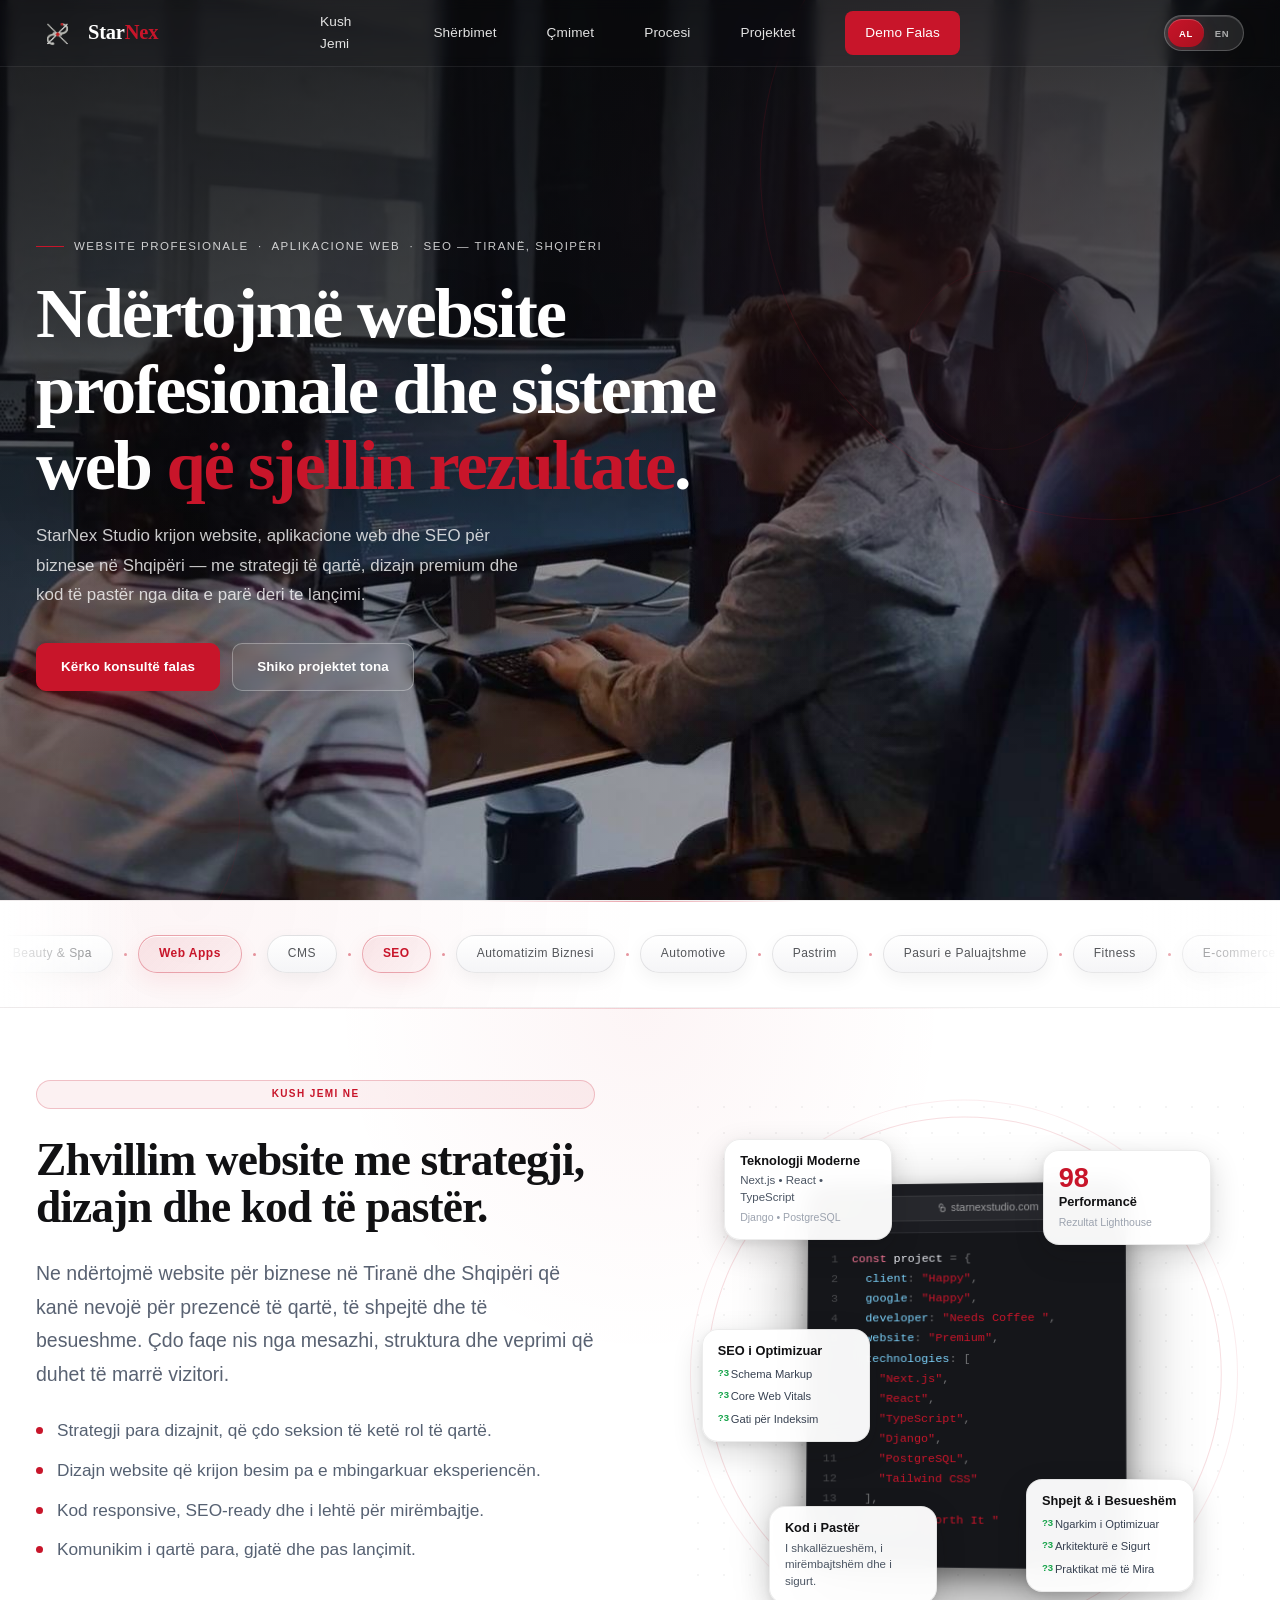
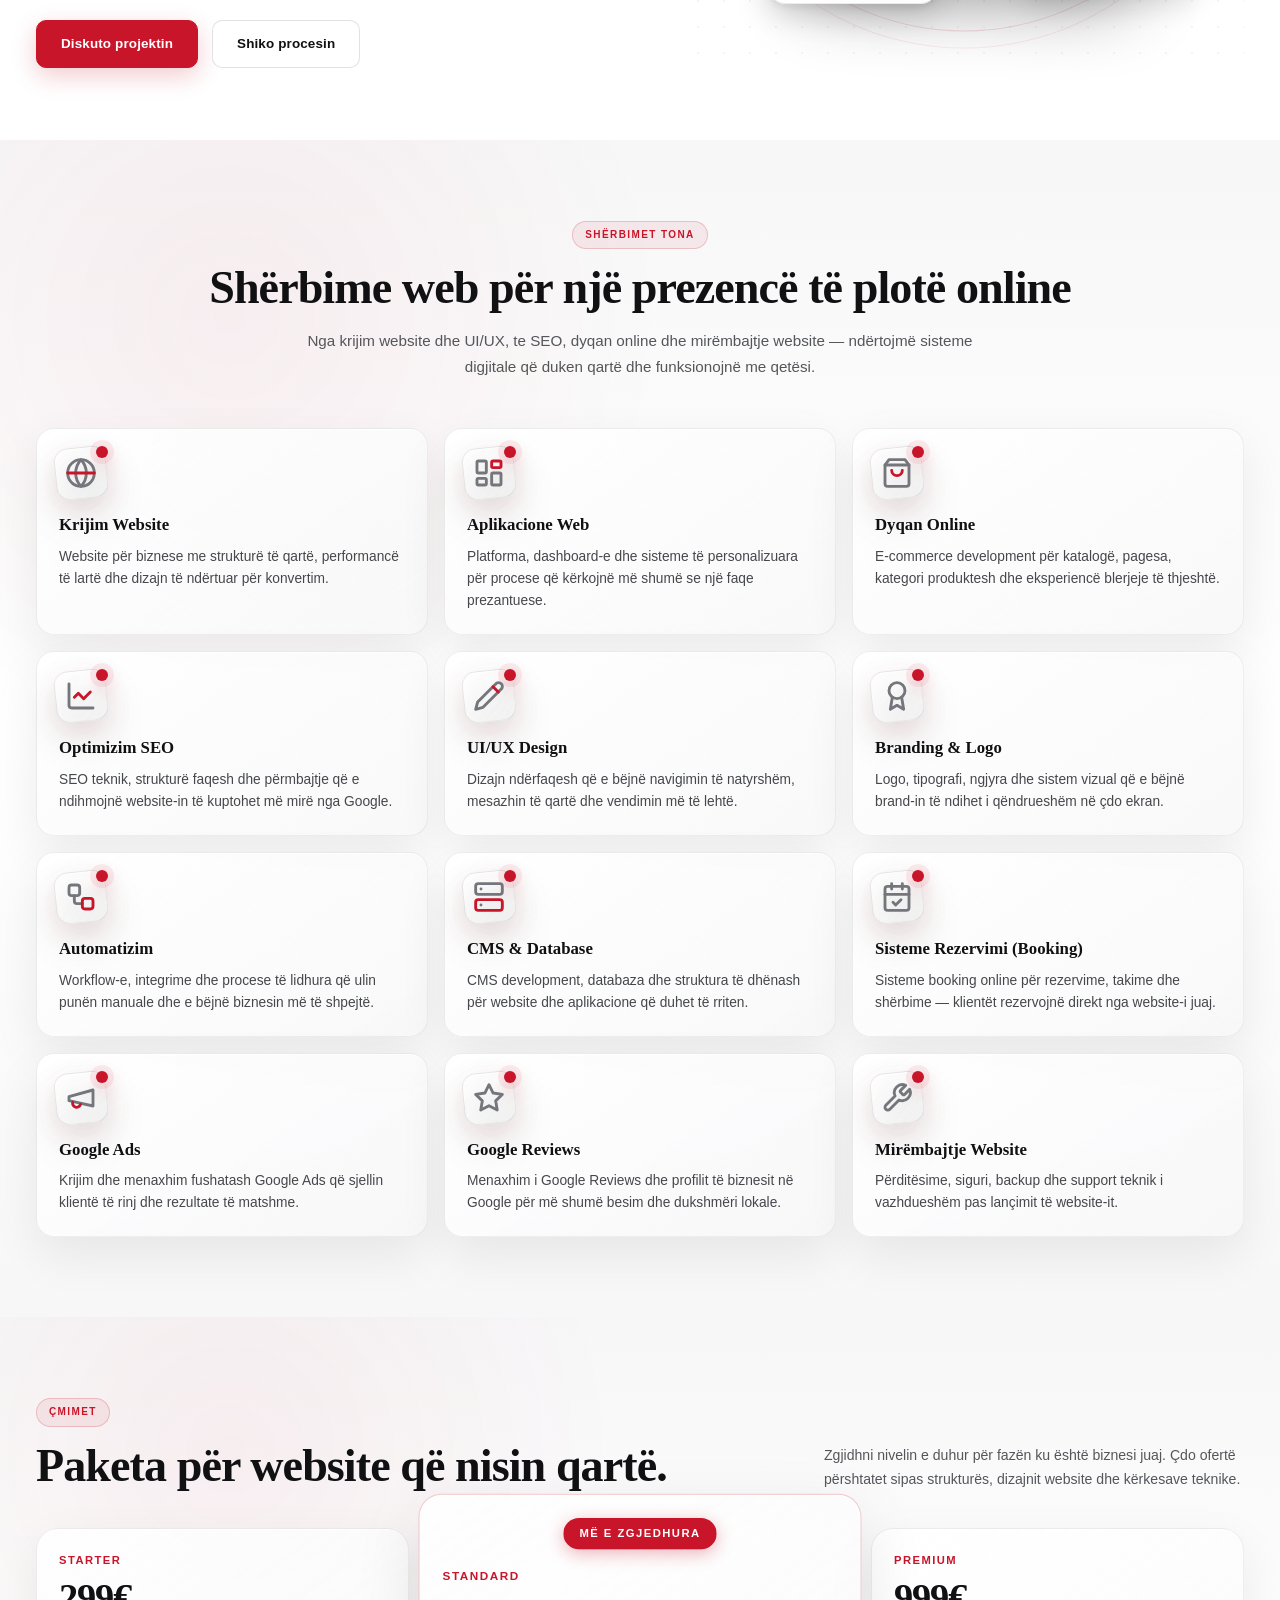
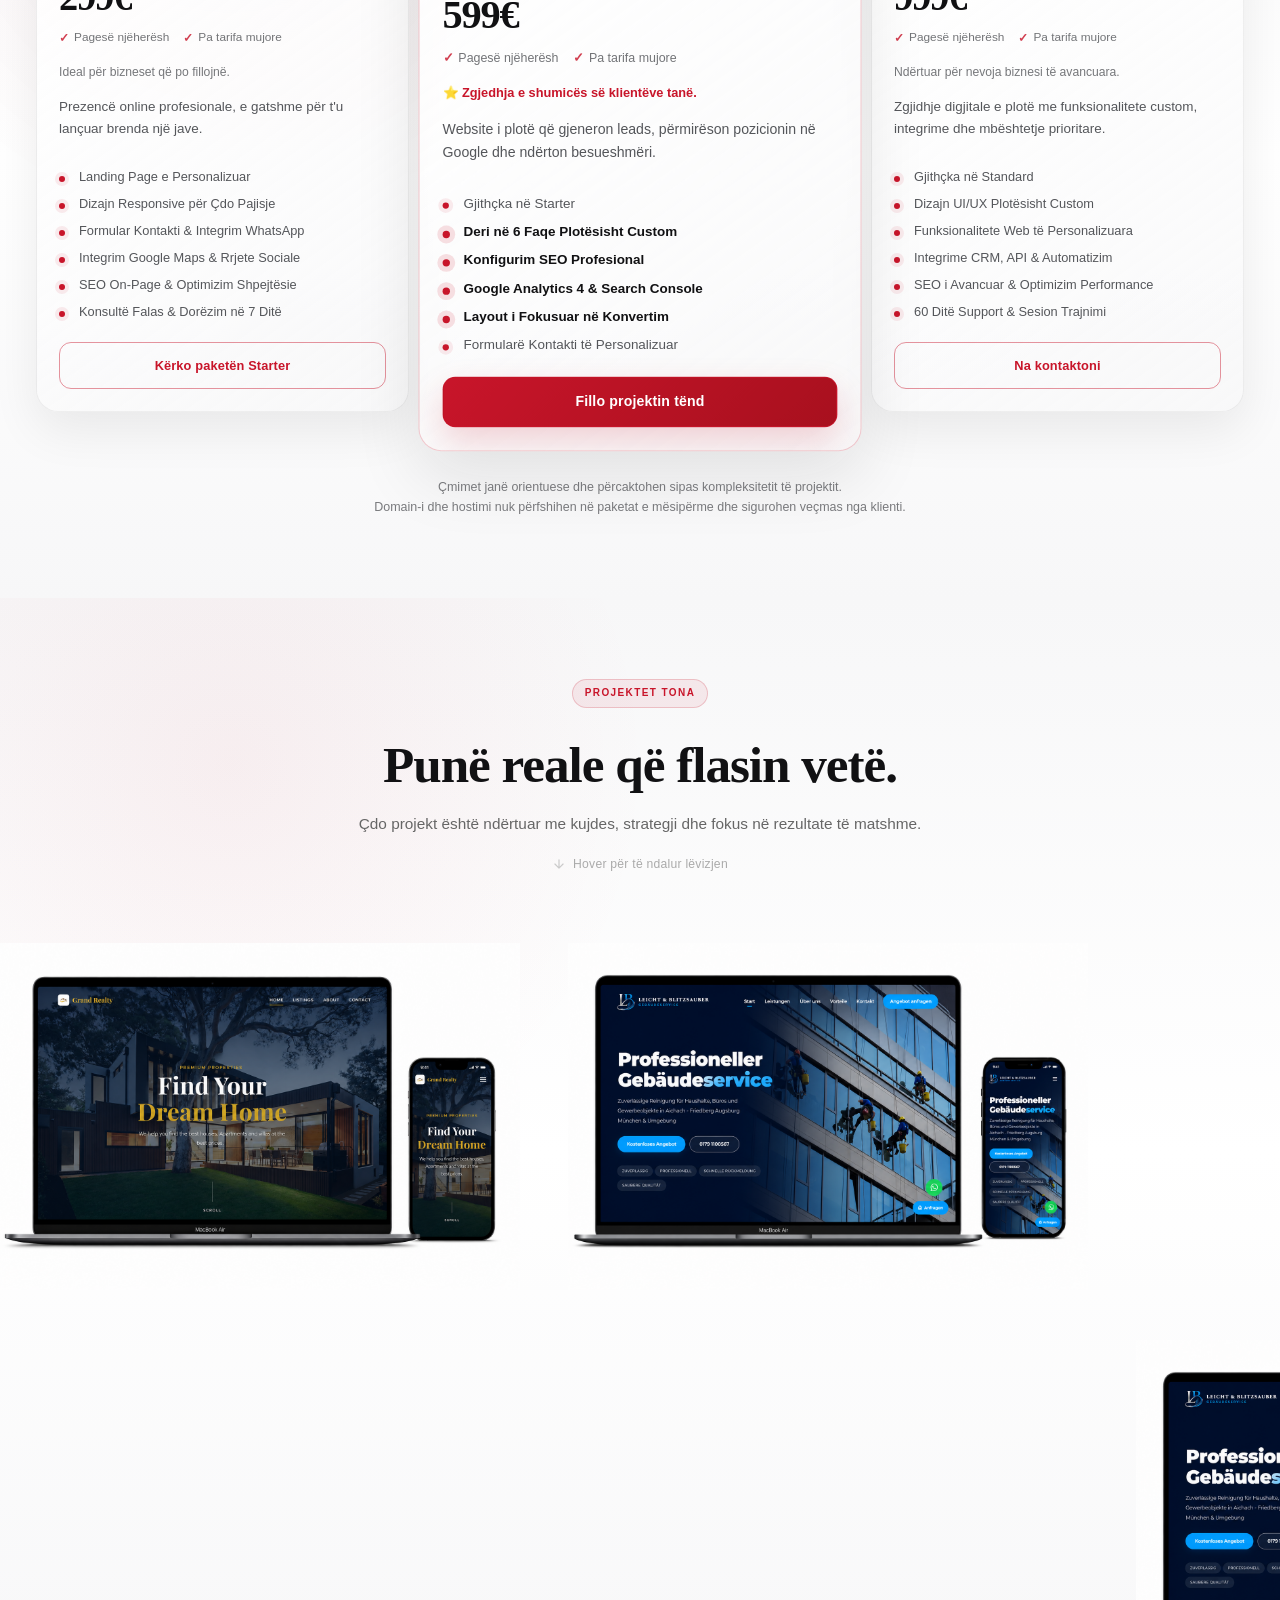
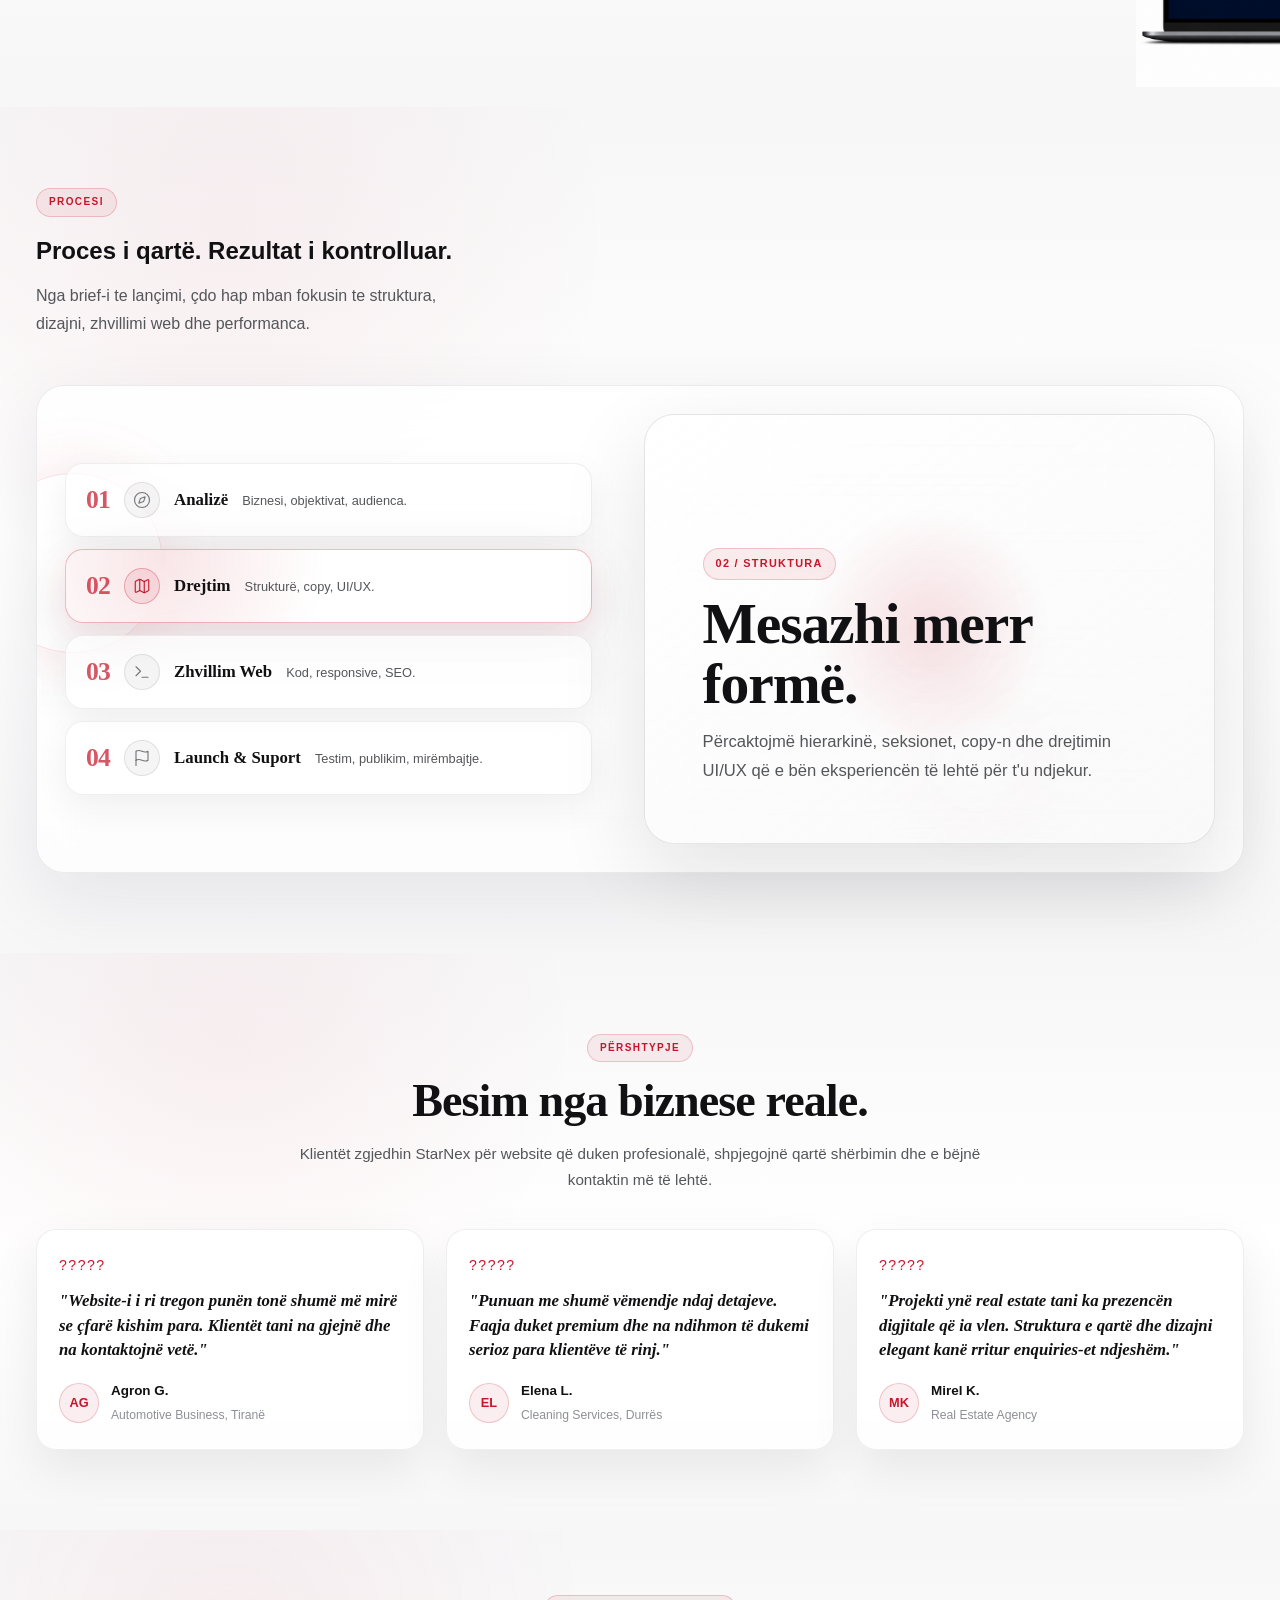
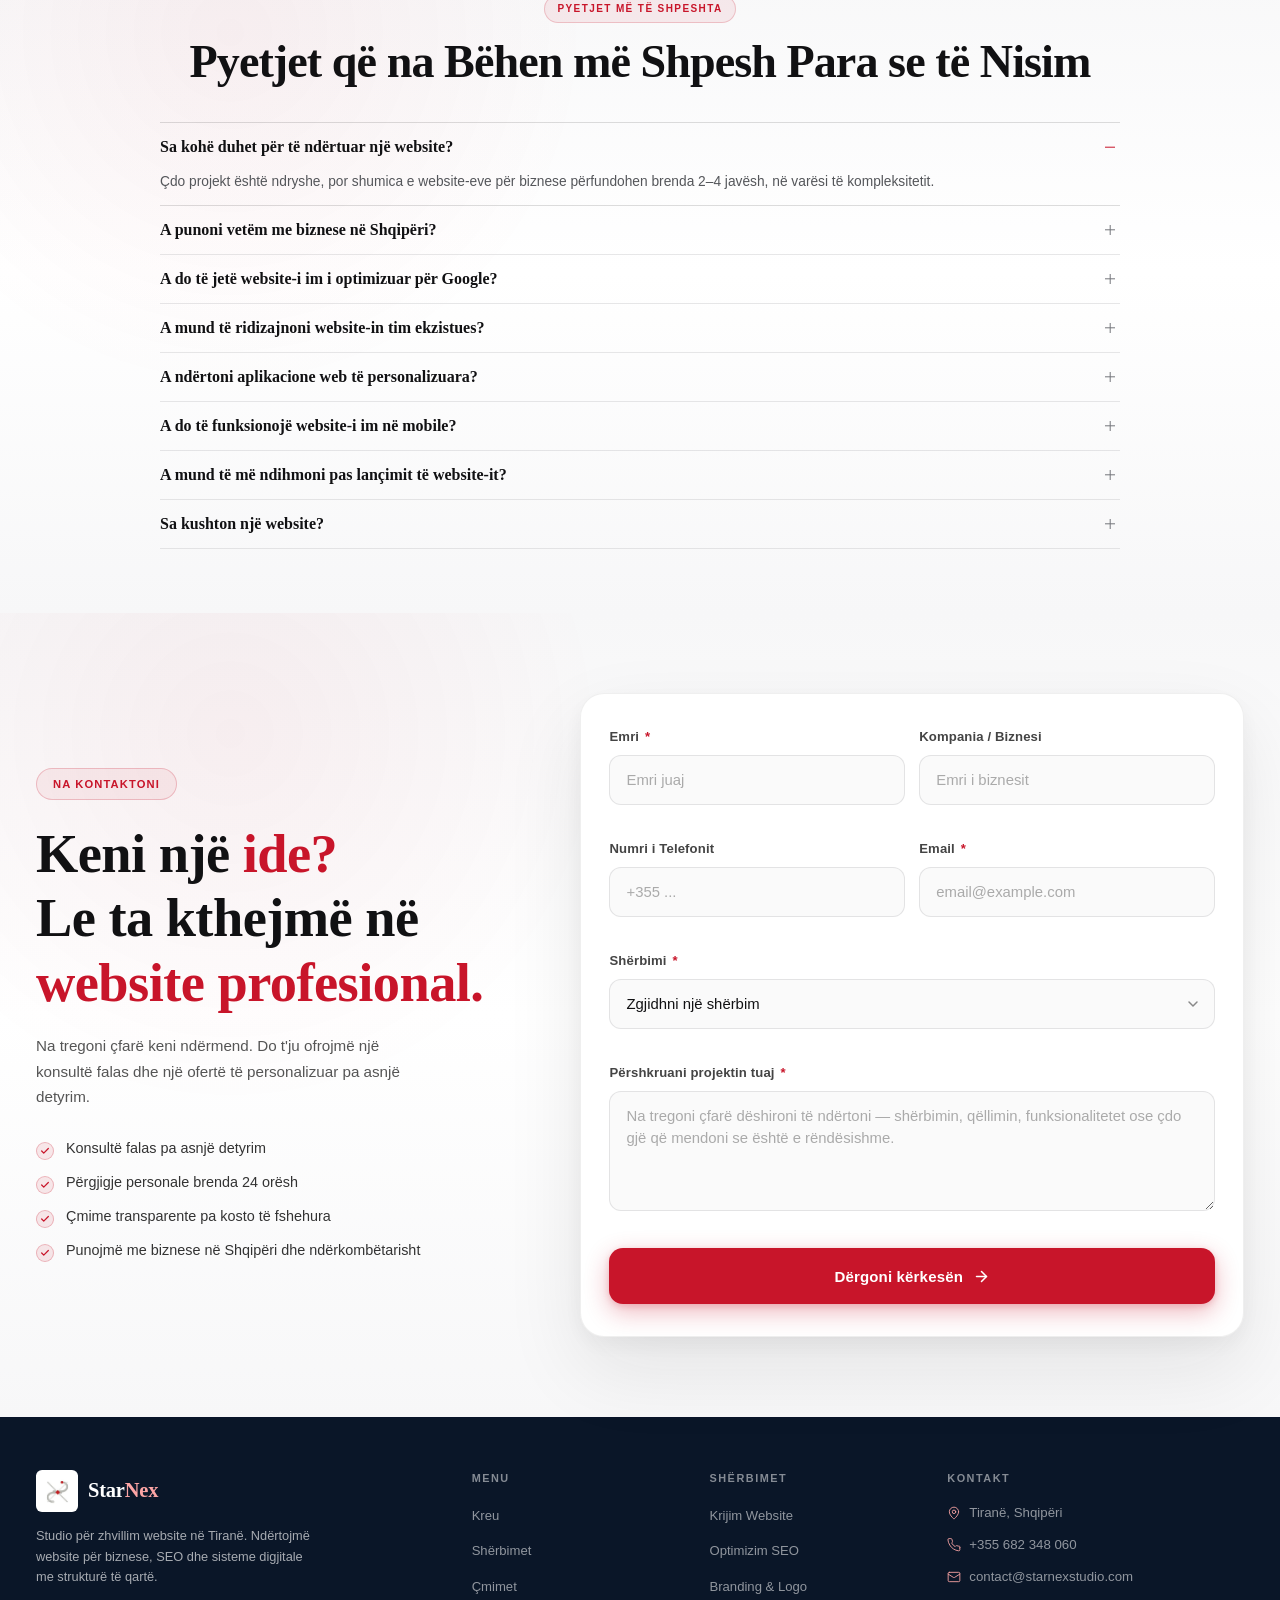
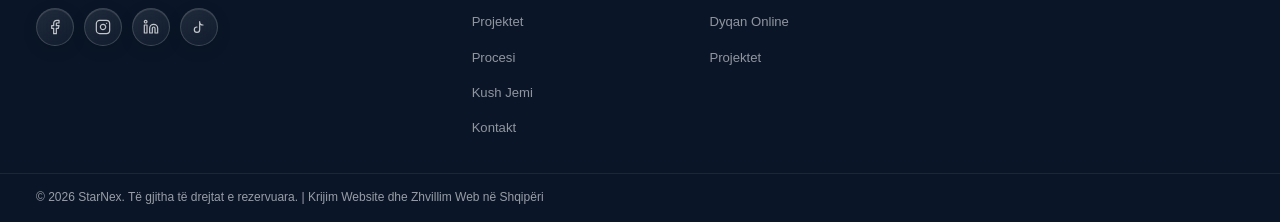
==== commit 5dccd91e: "changes a price item" ====
--- a/index.html
+++ b/index.html
@@ -596,7 +596,7 @@
           <article class="pricing-tier" data-pricing-card>
             <div class="pricing-tier-top">
               <span class="pricing-kicker">Starter</span>
-              <strong>249€</strong>
+              <strong>299€</strong>
               <div class="pricing-meta">
                 <span>Pagesë njëherësh</span>
                 <span>Pa tarifa mujore</span>
@@ -620,7 +620,7 @@
             <div class="pricing-badge">Më e zgjedhura</div>
             <div class="pricing-tier-top">
               <span class="pricing-kicker">Standard</span>
-              <strong>449€</strong>
+              <strong>599€</strong>
               <div class="pricing-meta">
                 <span>Pagesë njëherësh</span>
                 <span>Pa tarifa mujore</span>
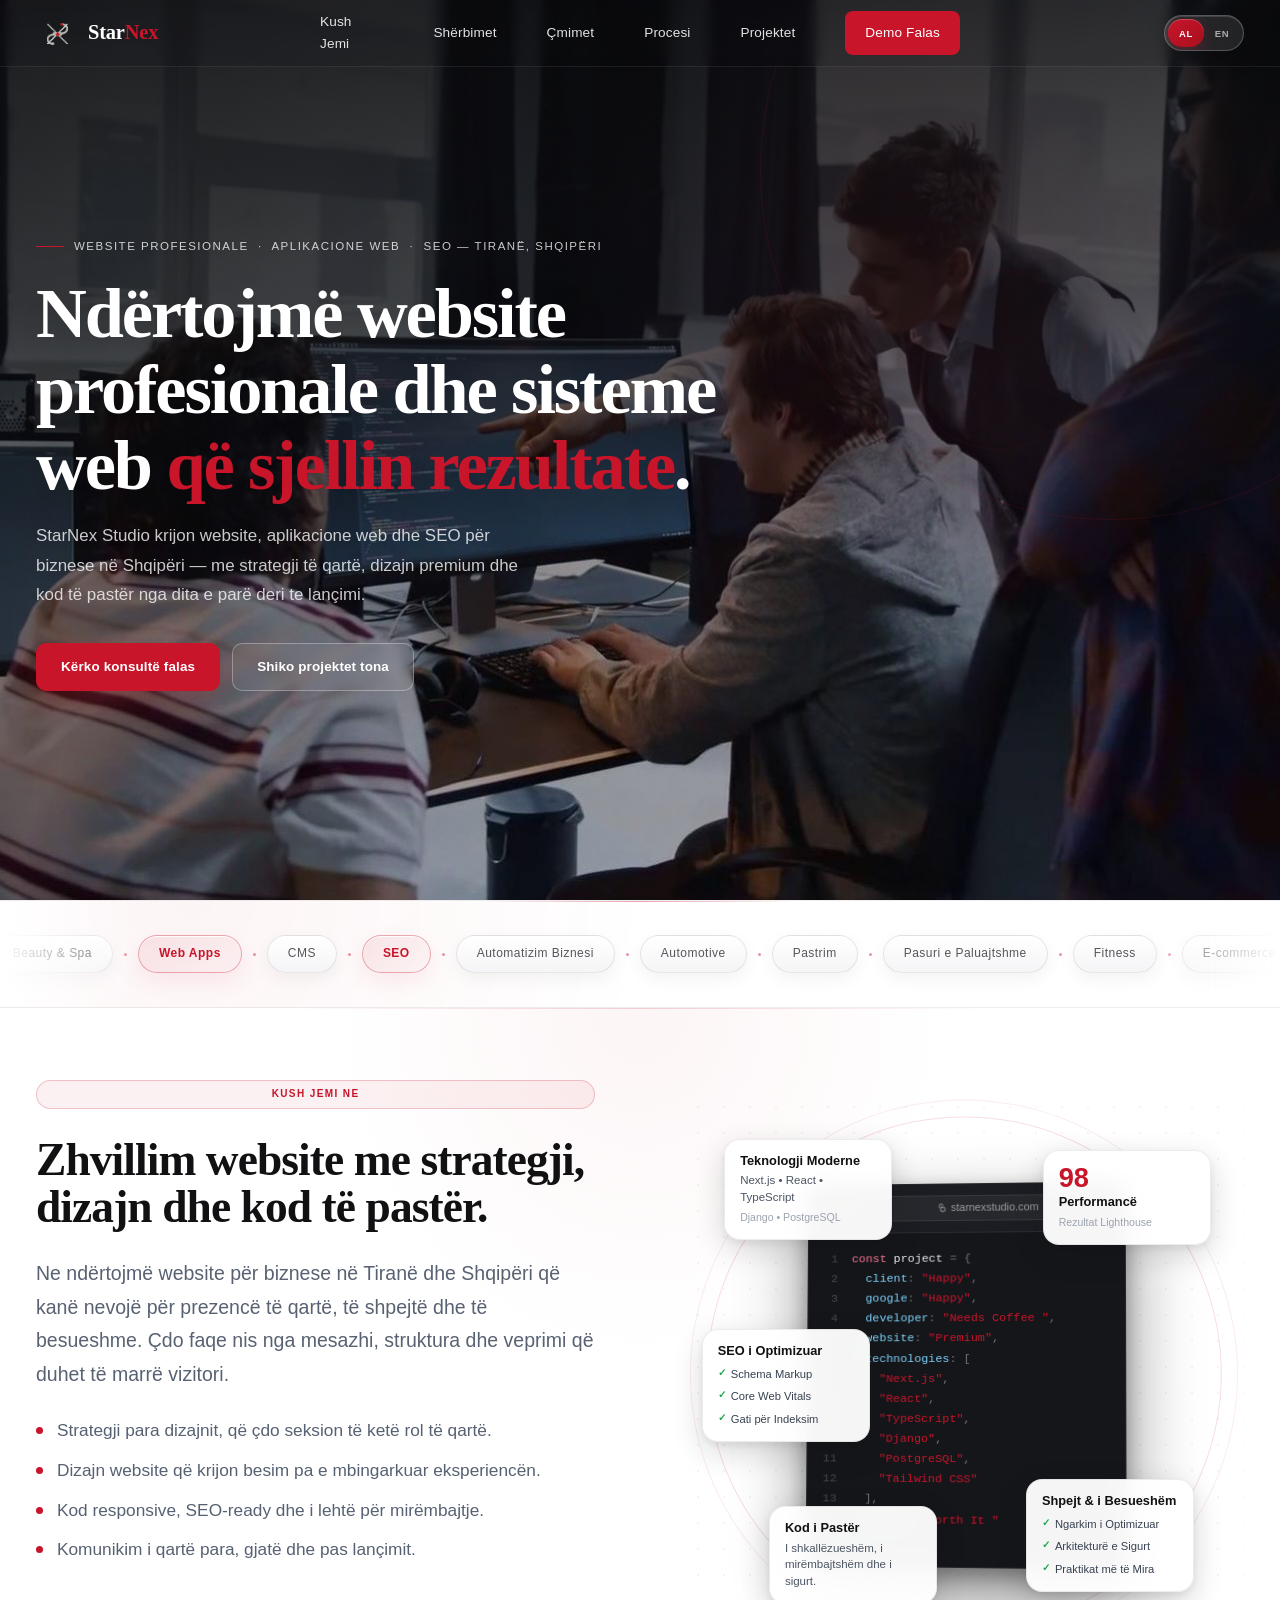
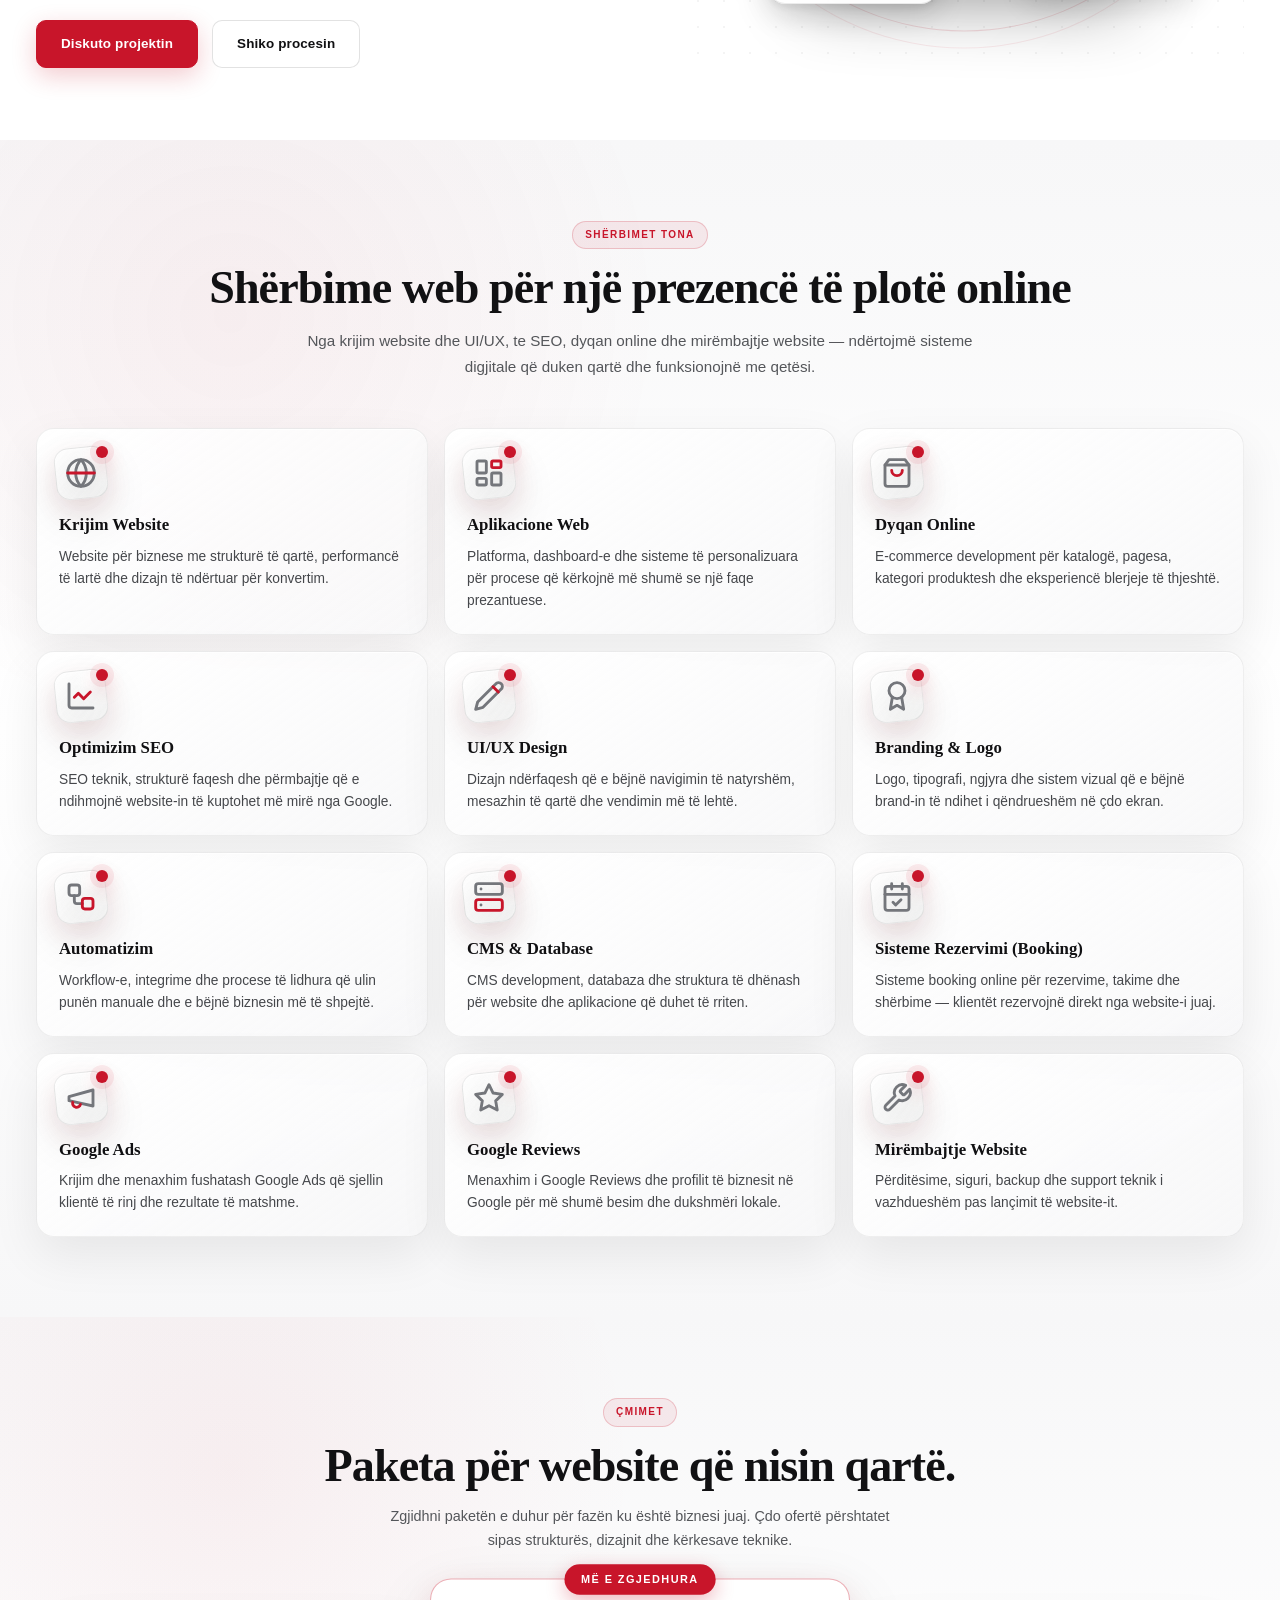
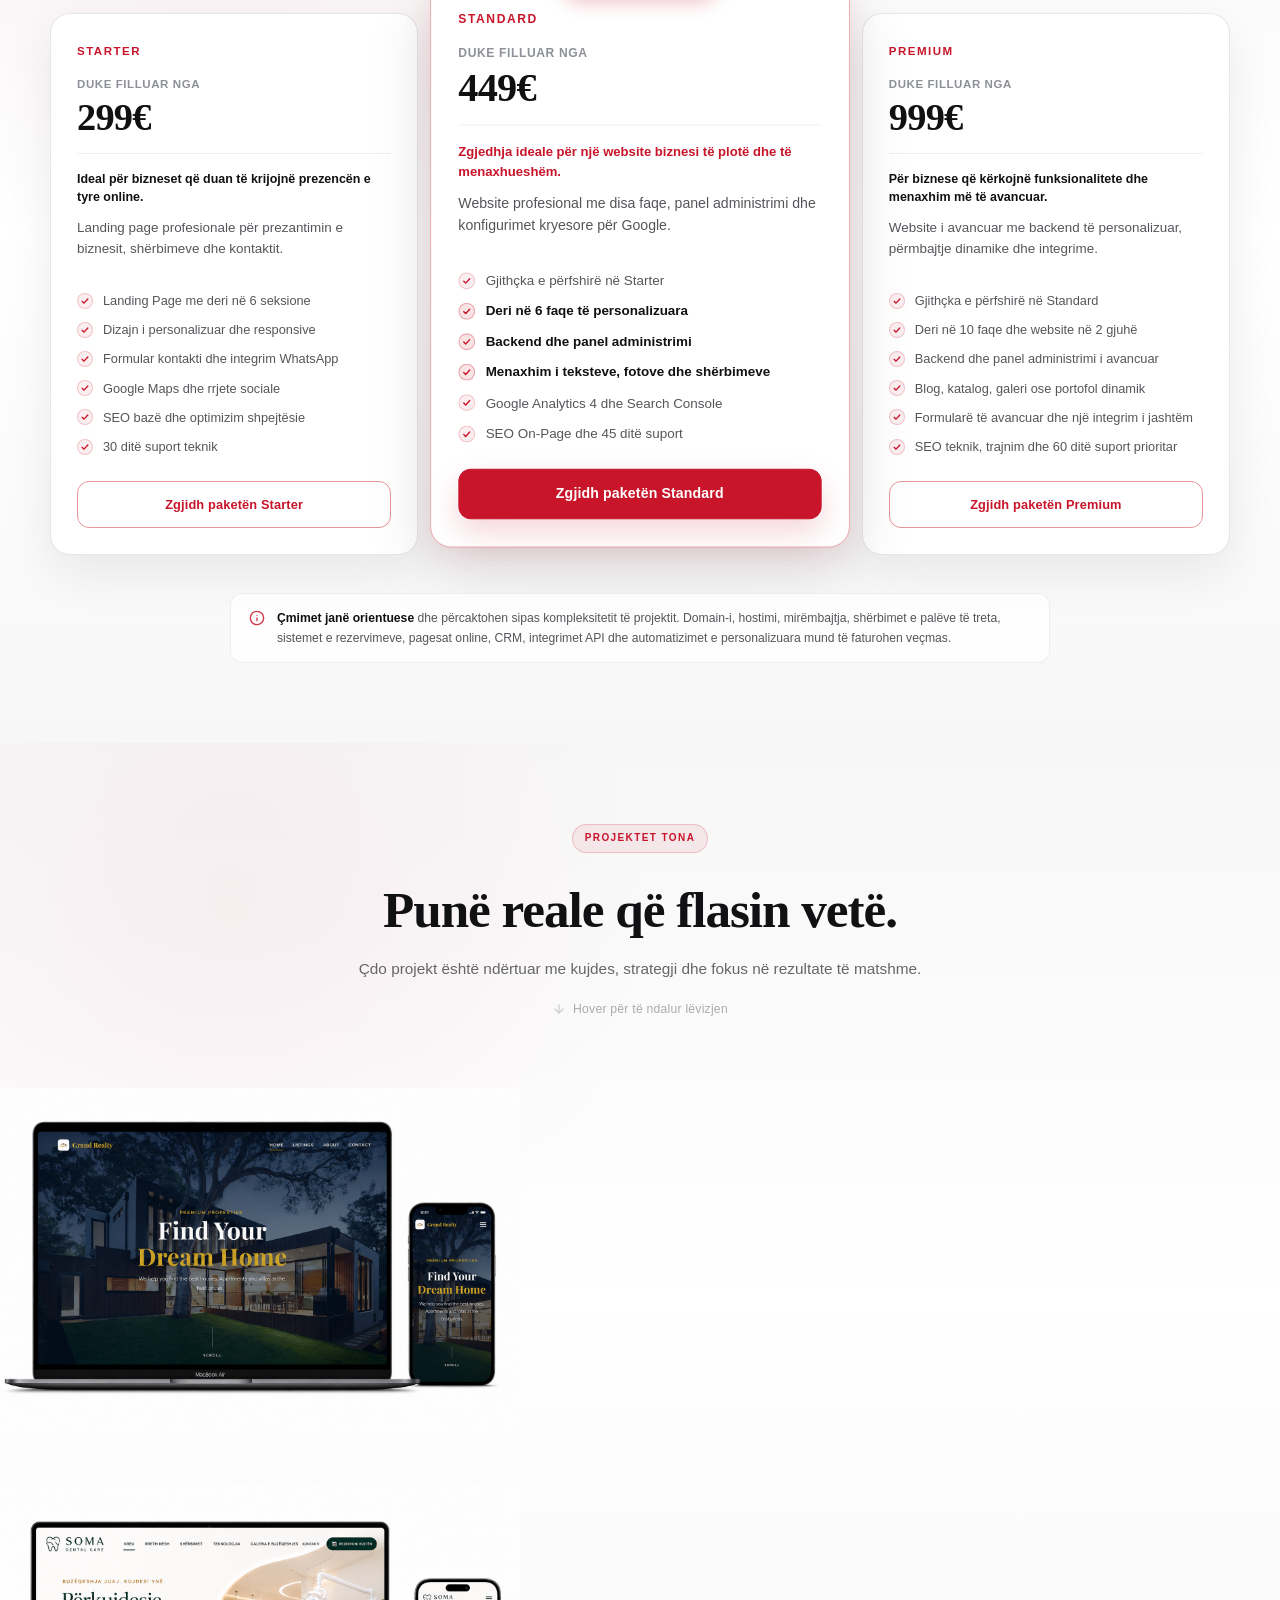
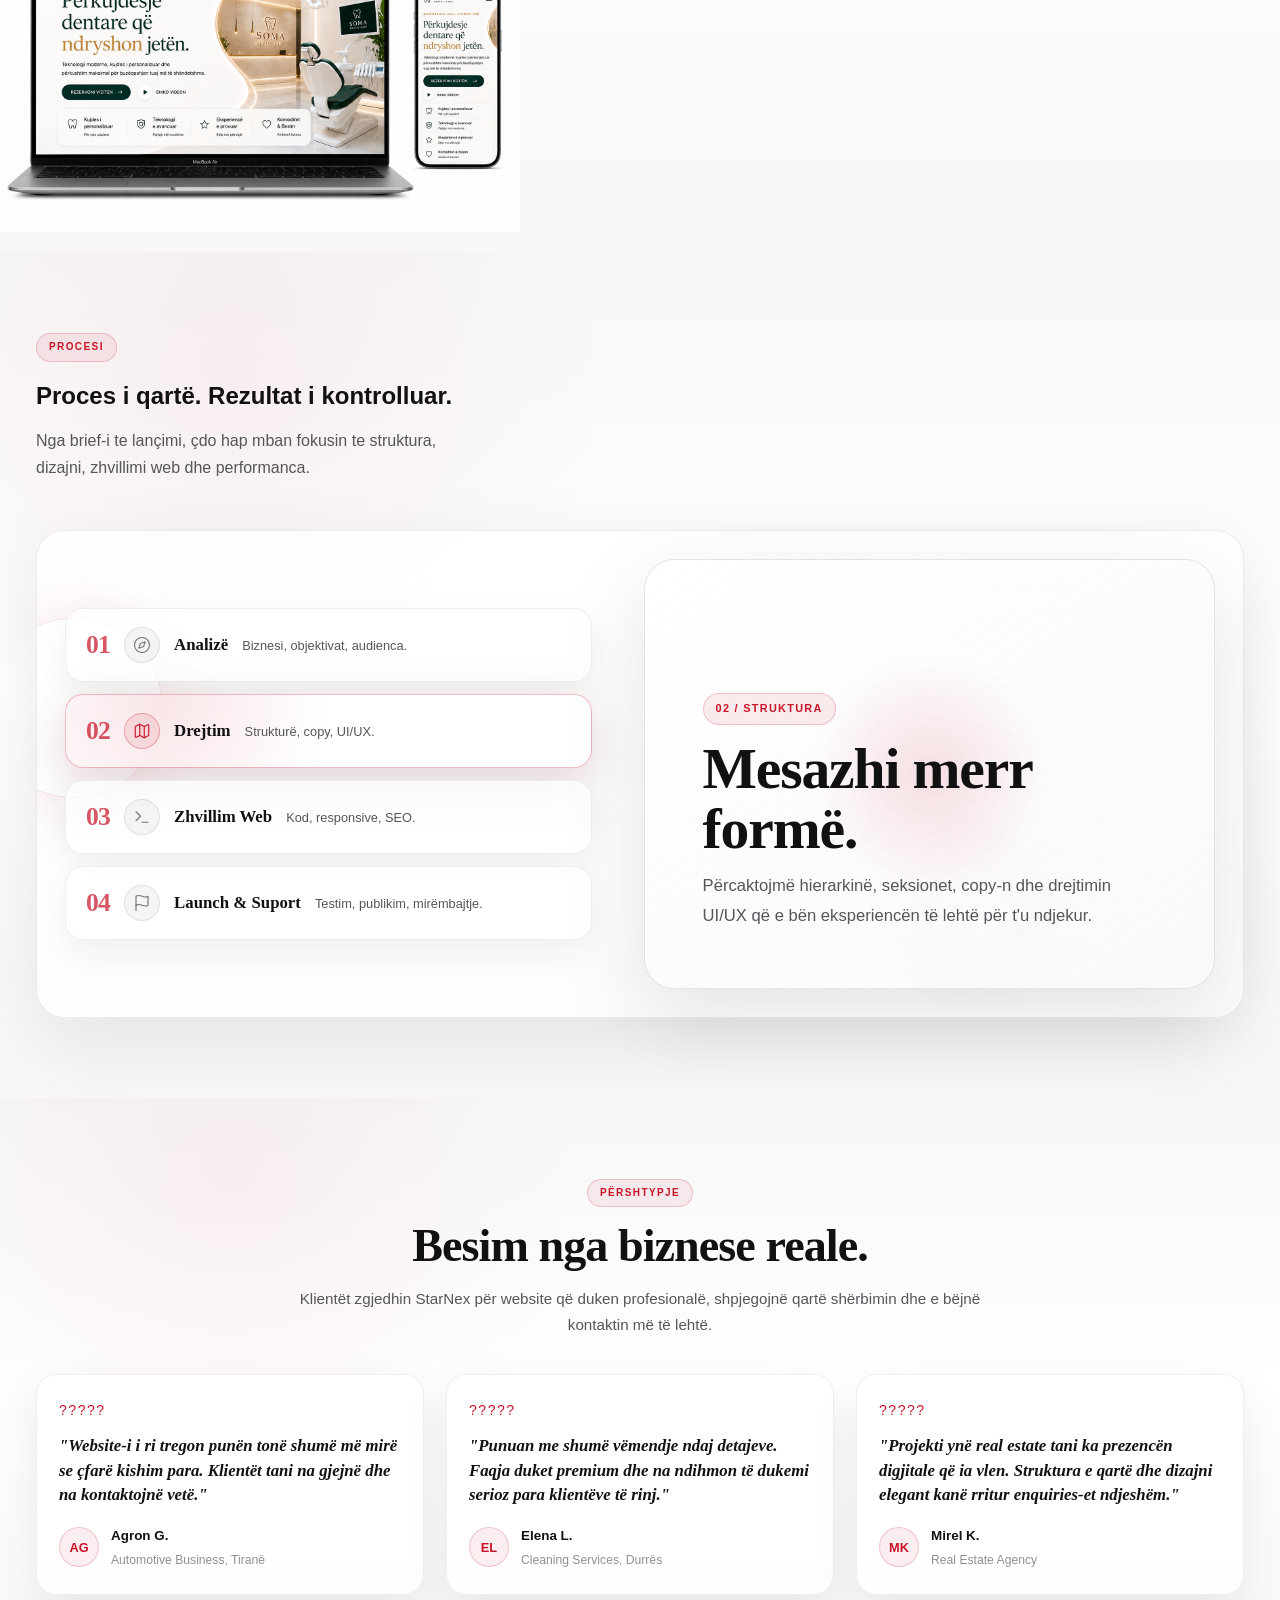
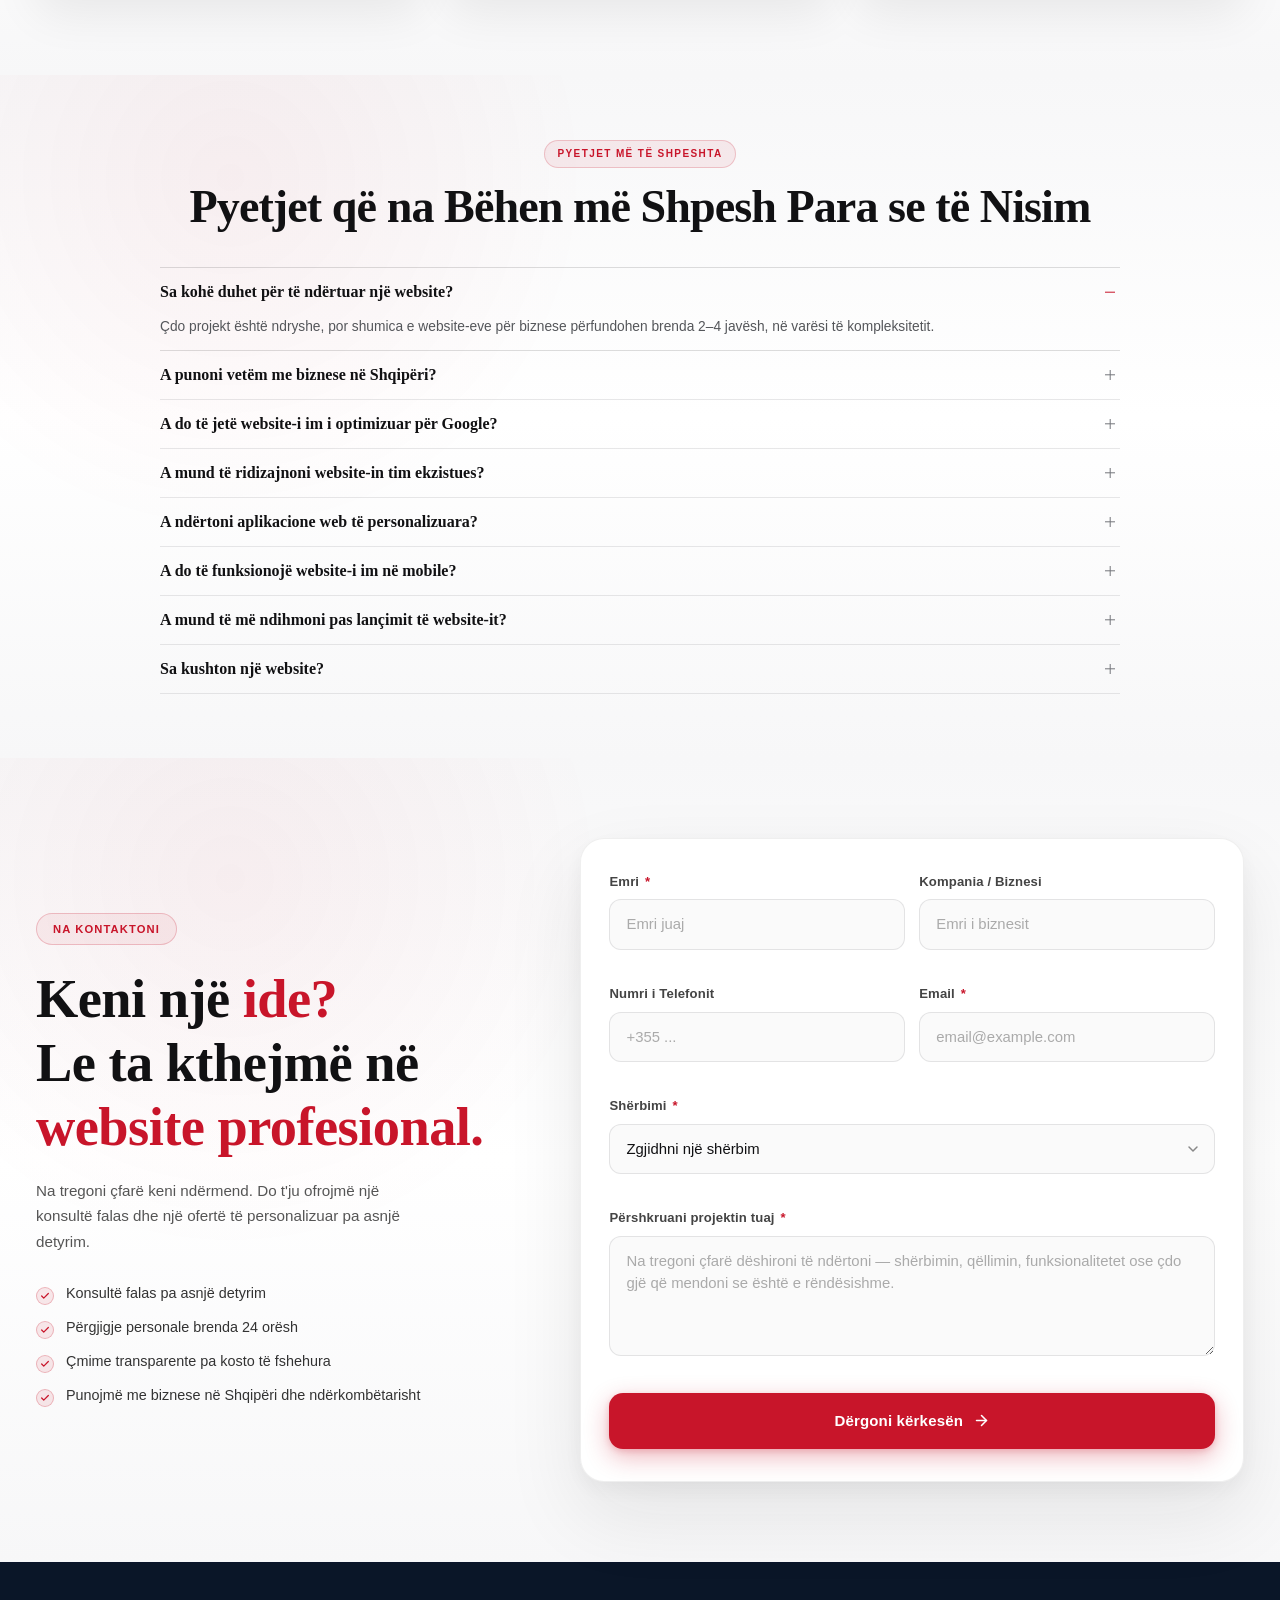
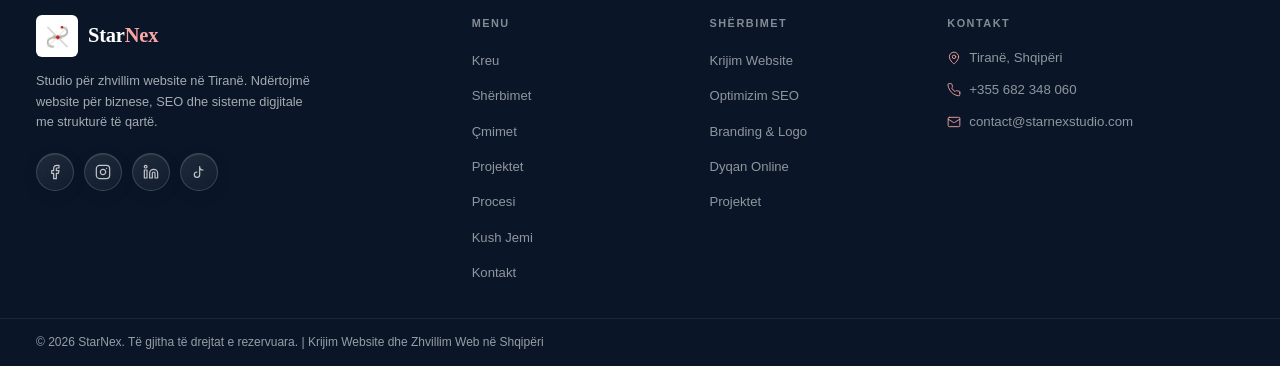
==== commit 7f85c794: "fixed packages" ====
--- a/index.html
+++ b/index.html
@@ -66,7 +66,7 @@
   <link rel="preload" as="image" href="images/bg-hero-poster.jpg" fetchpriority="high" />
 
   <!-- Stylesheets -->
-  <link rel="stylesheet" href="css/style.min.css?v=20260713a" />
+  <link rel="stylesheet" href="css/style.min.css?v=20260718b" />
 
   <!-- Fonts -->
   <link rel="preconnect" href="https://fonts.googleapis.com" />
@@ -583,11 +583,9 @@
     <section class="pricing-preview" id="pricing" data-pricing-section aria-label="Çmimet StarNex">
       <div class="container">
         <div class="pricing-head reveal">
-          <div>
-            <div class="section-badge">Çmimet</div>
-            <h2 class="section-heading">Paketa për website që nisin qartë.</h2>
-          </div>
-          <p>Zgjidhni nivelin e duhur për fazën ku është biznesi juaj. Çdo ofertë përshtatet sipas strukturës, dizajnit website dhe kërkesave teknike.</p>
+          <div class="section-badge">Çmimet</div>
+          <h2 class="section-heading">Paketa për website që nisin qartë.</h2>
+          <p>Zgjidhni paketën e duhur për fazën ku është biznesi juaj. Çdo ofertë përshtatet sipas strukturës, dizajnit dhe kërkesave teknike.</p>
         </div>
 
         <div class="pricing-composition reveal" data-stagger="0.08">
@@ -596,79 +594,104 @@
           <article class="pricing-tier" data-pricing-card>
             <div class="pricing-tier-top">
               <span class="pricing-kicker">Starter</span>
-              <strong>299€</strong>
-              <div class="pricing-meta">
-                <span>Pagesë njëherësh</span>
-                <span>Pa tarifa mujore</span>
-              </div>
-            </div>
-            <div class="pricing-trust-msg">Ideal për bizneset që po fillojnë.</div>
-            <p>Prezencë online profesionale, e gatshme për t'u lançuar brenda një jave.</p>
+              <span class="pricing-from">Duke filluar nga</span>
+              <strong class="pricing-price">299€</strong>
+            </div>
+
+            <div class="pricing-trust-msg">
+              Ideal për bizneset që duan të krijojnë prezencën e tyre online.
+            </div>
+
+            <p>
+              Landing page profesionale për prezantimin e biznesit, shërbimeve dhe kontaktit.
+            </p>
+
             <ul>
-              <li>Landing Page e Personalizuar</li>
-              <li>Dizajn Responsive për Çdo Pajisje</li>
-              <li>Formular Kontakti &amp; Integrim WhatsApp</li>
-              <li>Integrim Google Maps &amp; Rrjete Sociale</li>
-              <li>SEO On-Page &amp; Optimizim Shpejtësie</li>
-              <li>Konsultë Falas &amp; Dorëzim në 7 Ditë</li>
+              <li>Landing Page me deri në 6 seksione</li>
+              <li>Dizajn i personalizuar dhe responsive</li>
+              <li>Formular kontakti dhe integrim WhatsApp</li>
+              <li>Google Maps dhe rrjete sociale</li>
+              <li>SEO bazë dhe optimizim shpejtësie</li>
+              <li>30 ditë suport teknik</li>
             </ul>
-            <a class="pricing-cta" href="#contact">Kërko paketën Starter</a>
+
+            <a class="pricing-cta" href="#contact">
+              Zgjidh paketën Starter
+            </a>
           </article>
 
           <!-- STANDARD -->
           <article class="pricing-tier featured" data-pricing-card>
             <div class="pricing-badge">Më e zgjedhura</div>
+
             <div class="pricing-tier-top">
               <span class="pricing-kicker">Standard</span>
-              <strong>599€</strong>
-              <div class="pricing-meta">
-                <span>Pagesë njëherësh</span>
-                <span>Pa tarifa mujore</span>
-              </div>
-            </div>
-            <div class="pricing-trust-msg">⭐ Zgjedhja e shumicës së klientëve tanë.</div>
-            <p>Website i plotë që gjeneron leads, përmirëson pozicionin në Google dhe ndërton besueshmëri.</p>
+              <span class="pricing-from">Duke filluar nga</span>
+              <strong class="pricing-price">449€</strong>
+            </div>
+
+            <div class="pricing-trust-msg">
+              Zgjedhja ideale për një website biznesi të plotë dhe të menaxhueshëm.
+            </div>
+
+            <p>
+              Website profesional me disa faqe, panel administrimi dhe konfigurimet kryesore për Google.
+            </p>
+
             <ul>
-              <li>Gjithçka në Starter</li>
-              <li class="hi">Deri në 6 Faqe Plotësisht Custom</li>
-              <li class="hi">Konfigurim SEO Profesional</li>
-              <li class="hi">Google Analytics 4 &amp; Search Console</li>
-              <li class="hi">Layout i Fokusuar në Konvertim</li>
-              <li>Formularë Kontakti të Personalizuar</li>
+              <li>Gjithçka e përfshirë në Starter</li>
+              <li class="hi">Deri në 6 faqe të personalizuara</li>
+              <li class="hi">Backend dhe panel administrimi</li>
+              <li class="hi">Menaxhim i teksteve, fotove dhe shërbimeve</li>
+              <li>Google Analytics 4 dhe Search Console</li>
+              <li>SEO On-Page dhe 45 ditë suport</li>
             </ul>
-            <a class="pricing-cta" href="#contact">Fillo projektin tënd</a>
+
+            <a class="pricing-cta" href="#contact">
+              Zgjidh paketën Standard
+            </a>
           </article>
 
           <!-- PREMIUM -->
           <article class="pricing-tier" data-pricing-card>
             <div class="pricing-tier-top">
               <span class="pricing-kicker">Premium</span>
-              <strong>999€</strong>
-              <div class="pricing-meta">
-                <span>Pagesë njëherësh</span>
-                <span>Pa tarifa mujore</span>
-              </div>
-            </div>
-            <div class="pricing-trust-msg">Ndërtuar për nevoja biznesi të avancuara.</div>
-            <p>Zgjidhje digjitale e plotë me funksionalitete custom, integrime dhe mbështetje prioritare.</p>
+              <span class="pricing-from">Duke filluar nga</span>
+              <strong class="pricing-price">999€</strong>
+            </div>
+
+            <div class="pricing-trust-msg">
+              Për biznese që kërkojnë funksionalitete dhe menaxhim më të avancuar.
+            </div>
+
+            <p>
+              Website i avancuar me backend të personalizuar, përmbajtje dinamike dhe integrime.
+            </p>
+
             <ul>
-              <li>Gjithçka në Standard</li>
-              <li>Dizajn UI/UX Plotësisht Custom</li>
-              <li>Funksionalitete Web të Personalizuara</li>
-              <li>Integrime CRM, API &amp; Automatizim</li>
-              <li>SEO i Avancuar &amp; Optimizim Performance</li>
-              <li>60 Ditë Support &amp; Sesion Trajnimi</li>
+              <li>Gjithçka e përfshirë në Standard</li>
+              <li>Deri në 10 faqe dhe website në 2 gjuhë</li>
+              <li>Backend dhe panel administrimi i avancuar</li>
+              <li>Blog, katalog, galeri ose portofol dinamik</li>
+              <li>Formularë të avancuar dhe një integrim i jashtëm</li>
+              <li>SEO teknik, trajnim dhe 60 ditë suport prioritar</li>
             </ul>
-            <a class="pricing-cta" href="#contact">Na kontaktoni</a>
+
+            <a class="pricing-cta" href="#contact">
+              Zgjidh paketën Premium
+            </a>
           </article>
 
         </div>
 
-
-        <p class="pricing-note reveal">
-          Çmimet janë orientuese dhe përcaktohen sipas kompleksitetit të projektit.<br>
-          Domain-i dhe hostimi nuk përfshihen në paketat e mësipërme dhe sigurohen veçmas nga klienti.
-        </p>
+        <div class="pricing-note reveal" role="note">
+          <svg viewBox="0 0 24 24" fill="none" stroke="currentColor" stroke-width="2" stroke-linecap="round" stroke-linejoin="round" aria-hidden="true"><circle cx="12" cy="12" r="10"/><line x1="12" y1="8" x2="12" y2="8.01"/><line x1="12" y1="12" x2="12" y2="16"/></svg>
+          <p>
+            <strong>Çmimet janë orientuese</strong> dhe përcaktohen sipas kompleksitetit të projektit.
+            Domain-i, hostimi, mirëmbajtja, shërbimet e palëve të treta, sistemet e rezervimeve, pagesat online,
+            CRM, integrimet API dhe automatizimet e personalizuara mund të faturohen veçmas.
+          </p>
+        </div>
       </div>
     </section>
 
--- a/css/style.min.css
+++ b/css/style.min.css
@@ -1 +1 @@
-*,*::before,*::after{box-sizing:border-box;margin:0;padding:0;}html{scroll-behavior:smooth;font-size:16px;-webkit-text-size-adjust:100%;}body{font-family:var(--font-body);background:var(--bg);color:var(--text-primary);line-height:1.65;overflow-x:hidden;}img,svg{display:block;max-width:100%;}a{color:inherit;text-decoration:none;}ul{list-style:none;}button{font-family:inherit;cursor:pointer;border:none;background:none;}:root{--red:#C8152A;--red-hover:#A8101E;--red-muted:rgba(200,21,42,.07);--red-muted-border:rgba(200,21,42,.20);--silver:#9B9B9E;--silver-line:#B9BABD;--silver-ink:#74767B;--bg:#F7F7F8;--bg-white:#FFFFFF;--bg-section:#F2F3F5;--bg-dark:#0B0B0D;--bg-dark-card:#18181B;--text-primary:#111113;--text-secondary:#54565A;--text-muted:#8D9096;--heading-primary:#111113;--border:rgba(155,155,158,.16);--border-medium:rgba(155,155,158,.24);--footer-navy:#0A1628;--whatsapp-green:#25D366;--font-display:'Cormorant Garamond',Georgia,serif;--font-body:'DM Sans',sans-serif;--radius-sm:8px;--radius:12px;--radius-card:20px;--radius-pill:999px;--shadow-card:0 18px 48px rgba(17,17,19,.075),inset 0 1px 0 rgba(255,255,255,.86);--shadow-card-hover:0 24px 64px rgba(17,17,19,.105),inset 0 1px 0 rgba(255,255,255,.92);--shadow-red:0 8px 24px rgba(200,21,42,.22);--ease:cubic-bezier(0.22,0.61,0.36,1);--dur:.28s;--container-max:1360px;--gutter:clamp(20px,5vw,36px);--section-y:clamp(56px,9vw,80px);--section-y-sm:clamp(42px,6vw,64px);--header-gap:clamp(32px,4vw,48px);--heading:clamp(1.95rem,3.6vw,3.15rem);--subtitle:clamp(.95rem,1.15vw,1.02rem);--gap-lg:clamp(16px,2vw,22px);--gap-md:clamp(12px,1.6vw,16px);--gap-sm:clamp(8px,1vw,12px);--surface-glow:radial-gradient(circle at 18% 15%,rgba(200,21,42,.05),transparent 30%),linear-gradient(180deg,#F7F7F8 0%,#FFFFFF 50%,#F7F7F8 100%);}.skip-link{position:absolute;top:-60px;left:12px;z-index:100002;background:var(--red);color:#fff;padding:12px 20px;border-radius:var(--radius-sm);font-family:var(--font-body);font-size:.85rem;font-weight:600;transition:top var(--dur);}.skip-link:focus{top:12px;}a:focus-visible,button:focus-visible,input:focus-visible,select:focus-visible,textarea:focus-visible,[tabindex]:focus-visible{outline:2px solid var(--red);outline-offset:2px;}.container{width:100%;max-width:var(--container-max);margin:0 auto;padding:0 var(--gutter);}.section-badge{display:inline-flex;align-items:center;gap:8px;align-self:flex-start;font-size:10px;font-weight:700;letter-spacing:.14em;text-transform:uppercase;color:var(--red);background:var(--red-muted);border:1px solid var(--red-muted-border);padding:5px 12px;border-radius:var(--radius-pill);margin-bottom:14px;min-height:26px;}.section-heading{font-family:var(--font-display);font-size:var(--heading);font-weight:600;line-height:1.1;letter-spacing:-.02em;color:var(--heading-primary);margin-bottom:14px;}.section-sub{font-size:var(--subtitle);color:var(--text-secondary);line-height:1.72;}.section-header.center{text-align:center;}.section-header.center .section-sub{max-width:710px;margin:0 auto;}.btn{display:inline-flex;align-items:center;justify-content:center;gap:8px;font-family:var(--font-body);font-size:.84rem;font-weight:600;letter-spacing:.01em;padding:12px 24px;min-height:44px;border-radius:10px;transition:transform var(--dur) var(--ease),box-shadow var(--dur) var(--ease),background var(--dur) var(--ease),border-color var(--dur) var(--ease),color var(--dur) var(--ease);white-space:nowrap;}.btn-primary{background:var(--red);color:#fff;border:1px solid var(--red);box-shadow:var(--shadow-red);}.btn-ghost{color:var(--text-primary);border:1px solid var(--border-medium);background:var(--bg-white);}.btn-nav{background:var(--red);color:#fff !important;padding:9px 20px;border-radius:var(--radius-sm);font-size:.8rem;font-weight:600;}.btn-dark-ghost,.light-btn{border:1px solid rgba(255,255,255,.30);background:rgba(255,255,255,.06);color:#fff;backdrop-filter:blur(6px);-webkit-backdrop-filter:blur(6px);}@media(hover:hover) and(pointer:fine){.btn-primary:hover{background:var(--red-hover);border-color:var(--red-hover);transform:translateY(-2px);box-shadow:0 14px 36px rgba(200,21,42,.30);}.btn-ghost:hover{border-color:var(--red);color:var(--red);background:var(--red-muted);}.btn-nav:hover{background:var(--red-hover);}.btn-dark-ghost:hover,.light-btn:hover{background:rgba(255,255,255,.12);border-color:rgba(255,255,255,.55);color:#fff;transform:translateY(-2px);}}.reveal{opacity:0;transform:translateY(24px);transition:opacity .7s var(--ease),transform .7s var(--ease);}.reveal.visible{opacity:1;transform:translateY(0);}.reveal-d1{transition-delay:.08s;}.reveal-d2{transition-delay:.16s;}.reveal-d3{transition-delay:.24s;}@keyframes pageFade{from{opacity:0;}to{opacity:1;}}body{animation:pageFade .5s ease forwards;}.navbar{position:fixed;top:0;left:0;right:0;z-index:900;background:rgba(11,11,13,.08);backdrop-filter:blur(6px);-webkit-backdrop-filter:blur(6px);border-bottom:1px solid rgba(255,255,255,.08);box-shadow:none;transition:background-color .34s var(--ease),border-color .34s var(--ease),backdrop-filter .34s var(--ease);}.navbar.scrolled,.navbar.navbar-scrolled,.navbar.menu-open{background:rgba(248,249,250,.96);border-bottom:1px solid rgba(0,0,0,.06);box-shadow:0 1px 10px rgba(0,0,0,.035);backdrop-filter:blur(12px);-webkit-backdrop-filter:blur(12px);}.navbar.scrolled .logo-text,.navbar.navbar-scrolled .logo-text{color:var(--text-primary);}.navbar.scrolled .nav-links a:not(.btn-nav),.navbar.navbar-scrolled .nav-links a:not(.btn-nav){color:var(--text-secondary);}.nav-inner{display:flex;align-items:center;justify-content:space-between;height:66px;}.logo{display:flex;align-items:center;gap:10px;}.logo img{width:42px;height:42px;object-fit:contain;border-radius:6px;}.logo-text{font-family:var(--font-display);font-size:1.28rem;font-weight:700;letter-spacing:-.01em;color:#fff;transition:color .3s ease;}.navbar.scrolled .logo-text,.navbar.navbar-scrolled .logo-text,.navbar.menu-open .logo-text{color:var(--text-primary);}.logo-accent{color:var(--red);}.nav-links{display:none;align-items:center;gap:40px;}.nav-links a{font-size:.85rem;font-weight:500;letter-spacing:.01em;color:rgba(255,255,255,.88);position:relative;transition:color .3s ease;}.navbar.scrolled .nav-links a:not(.btn-nav),.navbar.navbar-scrolled .nav-links a:not(.btn-nav){color:var(--text-secondary);}.nav-links a:not(.btn-nav)::after{content:'';position:absolute;left:0;bottom:-3px;width:0;height:1px;background:var(--red);transition:width .3s ease;}.nav-links a:not(.btn-nav):hover::after{width:100%;}.nav-links a.active:not(.btn-nav){color:var(--red) !important;}.nav-links a.active:not(.btn-nav)::after{width:100%;}.hamburger{display:flex;align-items:center;justify-content:center;width:40px;height:40px;border-radius:var(--radius-sm);background:rgba(255,255,255,.08);flex-direction:column;gap:5px;}.navbar.scrolled .hamburger,.navbar.navbar-scrolled .hamburger,.navbar.menu-open .hamburger{background:rgba(17,17,19,.06);}.hamburger span{width:20px;height:2px;border-radius:2px;background:#fff;transition:all .25s ease;}.navbar.scrolled .hamburger span,.navbar.navbar-scrolled .hamburger span,.navbar.menu-open .hamburger span{background:var(--text-primary);}.hamburger.active span:nth-child(1){transform:translateY(7px) rotate(45deg);}.hamburger.active span:nth-child(2){opacity:0;}.hamburger.active span:nth-child(3){transform:translateY(-7px) rotate(-45deg);}#mobileMenu{display:flex;flex-direction:column;position:fixed;top:66px;left:0;right:0;height:auto;background:#f8f9fa;padding:18px var(--gutter) 24px;z-index:890;border-top:1px solid rgba(0,0,0,.04);box-shadow:0 18px 32px rgba(0,0,0,.06);transform:translateY(-8px);opacity:0;visibility:hidden;pointer-events:none;transition:opacity .22s ease,transform .22s ease,visibility 0s linear .22s;}#mobileMenu.open{transform:translateY(0);opacity:1;visibility:visible;pointer-events:auto;transition:opacity .22s ease,transform .22s ease,visibility 0s linear 0s;}.mobile-link{display:block;position:relative;width:100%;padding:14px 0;color:#111113;font-size:.96rem;font-weight:650;line-height:1.25;}.mobile-link::after{content:'';display:block;width:48%;height:1px;margin-top:14px;background:linear-gradient(90deg,rgba(200,21,42,.45),rgba(200,21,42,.06));border-radius:var(--radius-pill);}.mobile-link:last-child::after{display:none;}.language-toggle{display:inline-flex;align-items:center;margin-left:12px;user-select:none;-webkit-user-select:none;touch-action:none;}.language-toggle-track{--toggle-padding:3px;--option-width:32px;position:relative;display:grid;grid-template-columns:repeat(2,var(--option-width));align-items:center;padding:var(--toggle-padding);border:1px solid rgba(255,255,255,.22);border-radius:var(--radius-pill);background:rgba(255,255,255,.10);box-shadow:0 8px 24px rgba(0,0,0,.18),inset 0 1px 0 rgba(255,255,255,.14);backdrop-filter:blur(14px);-webkit-backdrop-filter:blur(14px);cursor:grab;overflow:hidden;transition:background .34s var(--ease),border-color .34s var(--ease),box-shadow .34s var(--ease);}.navbar.scrolled .language-toggle-track,.navbar.navbar-scrolled .language-toggle-track,.navbar.menu-open .language-toggle-track{border-color:rgba(24,24,27,.1);background:rgba(255,255,255,.86);box-shadow:0 8px 24px rgba(15,23,42,.06),inset 0 1px 0 rgba(255,255,255,.92);}.language-toggle-track:active{cursor:grabbing;}.language-toggle-thumb{position:absolute;top:var(--toggle-padding);left:var(--toggle-padding);width:var(--option-width);height:calc(100% - var(--toggle-padding) * 2);border-radius:var(--radius-pill);background:linear-gradient(135deg,#c8152a 0%,#a8101e 100%);box-shadow:0 6px 16px rgba(200,21,42,.24),inset 0 1px 0 rgba(255,255,255,.22);transform:translateX(0);transition:transform .5s cubic-bezier(0.22,1,0.36,1),box-shadow .35s ease;will-change:transform;pointer-events:none;}.language-toggle[data-current-language="en"] .language-toggle-thumb{transform:translateX(var(--option-width));}.language-option{position:relative;z-index:2;display:flex;align-items:center;justify-content:center;width:var(--option-width);height:26px;padding:0;border:0;border-radius:var(--radius-pill);background:transparent;color:rgba(255,255,255,.62);font-family:var(--font-body);font-size:9px;font-weight:700;letter-spacing:.08em;cursor:pointer;transition:color .4s ease,transform .3s ease;-webkit-tap-highlight-color:transparent;}.language-option.active{color:#ffffff;}.navbar.scrolled .language-option,.navbar.navbar-scrolled .language-option,.navbar.menu-open .language-option{color:#71717a;}.navbar.scrolled .language-option.active,.navbar.navbar-scrolled .language-option.active,.navbar.menu-open .language-option.active{color:#ffffff;}.language-toggle.dragging .language-toggle-thumb{transition:none;}.language-toggle.dragging .language-option{transition:color .12s linear;}.language-toggle.switching{pointer-events:none;}.language-toggle.switching .language-toggle-thumb{box-shadow:0 8px 20px rgba(200,21,42,.28),inset 0 1px 0 rgba(255,255,255,.24);}@media(hover:hover) and(pointer:fine){.language-option:hover{transform:translateY(-1px);}}@media(min-width:900px){.nav-links{display:flex;position:absolute;left:50%;transform:translateX(-50%);gap:50px;}.hamburger,#mobileMenu{display:none;}.nav-inner{height:66px;}.language-toggle{margin-left:18px;}.language-toggle-track{--option-width:36px;--toggle-padding:3px;}.language-option{height:28px;font-size:9.5px;}}.hvs{position:relative;display:flex;align-items:center;overflow:hidden;background:#111113;min-height:100vh;min-height:100svh;}.hvs-vid{position:absolute;inset:0;width:100%;height:100%;object-fit:cover;z-index:0;}.hvs-overlay{position:absolute;inset:0;z-index:1;background:linear-gradient(180deg,rgba(8,8,9,.82) 0%,rgba(8,8,9,.62) 34%,rgba(8,8,9,.18) 62%,rgba(8,8,9,0) 86%),linear-gradient(110deg,rgba(8,8,9,.42) 0%,rgba(8,8,9,.18) 44%,rgba(18,18,19,0) 76%),radial-gradient(circle at 72% 28%,rgba(200,21,42,.16),transparent 32%);}.hvs::after{content:'';position:absolute;left:0;right:0;bottom:-1px;z-index:1;height:clamp(90px,16vw,170px);pointer-events:none;background:none;}.hvs-shape{position:absolute;pointer-events:none;z-index:1;border-radius:50%;border-color:rgba(200,21,42,.13);}.hvs-s1{width:700px;height:700px;border:1px solid rgba(200,21,42,.13);top:-180px;right:-180px;}.hvs-s2{width:320px;height:320px;border:1px solid rgba(200,21,42,.09);bottom:-80px;left:-80px;}.hvs-s3{width:180px;height:180px;border:1px solid rgba(200,21,42,.07);top:30%;right:15%;}.hvs-inner{position:relative;z-index:2;max-width:740px;padding:clamp(108px,27vw,132px) 0 clamp(44px,9vw,80px);}.hvs-tag{font-size:.72rem;letter-spacing:.13em;text-transform:uppercase;color:rgba(255,255,255,.78);margin-bottom:20px;display:flex;align-items:center;flex-wrap:wrap;gap:6px 10px;line-height:1.6;}.hvs-tag::before{content:'';width:28px;height:1px;background:var(--red);display:inline-block;}.hvs-inner h1{font-family:var(--font-display);font-size:clamp(2.35rem,8.6vw,4.4rem);font-weight:600;color:#fff;line-height:1.08;letter-spacing:-.03em;margin-bottom:18px;text-shadow:0 18px 48px rgba(0,0,0,.26);}.sn-red{color:var(--red);}.hvs-sub{font-size:clamp(.96rem,2.4vw,1.06rem);color:rgba(255,255,255,.78);max-width:500px;line-height:1.72;margin-bottom:28px;}.hvs-actions{display:flex;flex-direction:column;align-items:stretch;gap:12px;}.hvs-actions .btn{width:100%;}@media(min-width:480px){.hvs-actions{flex-direction:row;align-items:flex-start;flex-wrap:wrap;}.hvs-actions .btn{width:auto;}}@media(min-width:768px){.hvs-inner{padding:108px 0 80px;}.hvs-sub{margin-bottom:34px;}}@media(max-height:700px){.hvs-inner{padding-bottom:140px;}}.tr-ribbon{position:relative;overflow:hidden;padding:clamp(22px,4vw,34px) 0;background:linear-gradient(90deg,transparent,rgba(200,21,42,.40),transparent) top center / min(320px,60%) 1px no-repeat,radial-gradient(circle at 15% 0%,rgba(200,21,42,.045),transparent 42%),#FFFFFF;border-top:1px solid var(--border);border-bottom:1px solid var(--border);display:flex;flex-direction:column;align-items:center;gap:0;user-select:none;}.tr-ribbon::before,.tr-ribbon::after{content:'';position:absolute;top:0;bottom:0;width:clamp(56px,12vw,140px);z-index:2;pointer-events:none;}.tr-ribbon::before{left:0;background:linear-gradient(to right,#FFFFFF,transparent);}.tr-ribbon::after{right:0;background:linear-gradient(to left,#FFFFFF,transparent);}@keyframes trScroll{from{transform:translateX(0);}to{transform:translateX(-50%);}}.tr-track{display:flex;align-items:center;width:max-content;padding:0 12px;animation:trScroll 44s linear infinite;will-change:transform;}.tr-pill{display:inline-flex;align-items:center;height:34px;padding:0 16px;background:linear-gradient(180deg,#FFFFFF,#F5F5F7);border:1px solid var(--border-medium);border-radius:var(--radius-pill);box-shadow:inset 0 1px 0 rgba(255,255,255,.9),0 6px 18px rgba(17,17,19,.05);font-size:11.5px;font-weight:500;color:var(--text-secondary);letter-spacing:.04em;white-space:nowrap;flex-shrink:0;transition:transform .18s ease,border-color .18s ease,box-shadow .18s ease,background .18s ease,color .18s ease;}.tr-pill.tr-accent{color:var(--red);font-weight:600;border-color:rgba(200,21,42,.32);background:linear-gradient(135deg,rgba(200,21,42,.09),rgba(200,21,42,.03));box-shadow:inset 0 1px 0 rgba(255,255,255,.9),0 8px 22px rgba(200,21,42,.08);}.tr-dot{display:inline-block;width:3px;height:3px;border-radius:50%;background:rgba(200,21,42,.45);flex-shrink:0;margin:0 9px;}@media(hover:hover) and(pointer:fine){.tr-ribbon:hover .tr-track{animation-play-state:paused;}.tr-pill:hover{transform:translateY(-2px);border-color:rgba(200,21,42,.38);color:var(--red);background:linear-gradient(180deg,#FFFFFF,rgba(200,21,42,.05));box-shadow:inset 0 1px 0 rgba(255,255,255,.9),0 10px 24px rgba(200,21,42,.10);}.tr-pill.tr-accent:hover{border-color:rgba(200,21,42,.55);background:linear-gradient(135deg,rgba(200,21,42,.13),rgba(200,21,42,.05));}}@media(min-width:640px){.tr-pill{height:38px;padding:0 20px;font-size:12px;}.tr-dot{margin:0 11px;}}@media(prefers-reduced-motion:reduce){.tr-track{animation:none;}}.dark-split-band{position:relative;background:radial-gradient(ellipse at 50% 0%,rgba(200,21,42,.045),transparent 34%),#FFFFFF;color:var(--text-primary);overflow:hidden;}.dark-split-band::before{content:'';position:absolute;top:0;left:50%;transform:translateX(-50%);z-index:0;width:min(720px,70%);height:1px;background:linear-gradient(90deg,transparent,rgba(200,21,42,.18),transparent);}.dark-split-inner{display:grid;grid-template-columns:1fr;width:100%;max-width:var(--container-max);margin:0 auto;padding:clamp(42px,7vw,72px) var(--gutter);gap:18px;align-items:center;}.dark-split-image{min-width:0;}.dark-split-content{display:flex;flex-direction:column;justify-content:center;padding:0;}.dark-split-content .section-badge{align-self:stretch;justify-content:center;max-width:100%;margin-bottom:28px;background:rgba(200,21,42,.06);border-color:rgba(200,21,42,.22);}.dark-split-content h2{font-family:var(--font-display);font-size:clamp(2.35rem,7vw,3.9rem);line-height:1.04;letter-spacing:-.02em;color:var(--heading-primary);margin:0 0 26px;}.dark-split-content p{max-width:720px;color:#596272;font-size:clamp(1rem,2.4vw,1.22rem);line-height:1.72;margin-bottom:26px;}.alt-list{display:flex;flex-direction:column;gap:12px;margin-bottom:28px;}.alt-list li{display:flex;align-items:flex-start;gap:14px;color:#566172;font-size:clamp(.95rem,2vw,1.08rem);line-height:1.6;}.alt-list li::before{content:'';flex-shrink:0;width:7px;height:7px;border-radius:var(--radius-pill);background:var(--red);box-shadow:none;margin-top:10px;}.about-actions{display:flex;gap:14px;flex-wrap:wrap;padding:0;}.about-actions .btn{flex:1 1 auto;}.about-actions .btn-dark-ghost{background:#FFFFFF;border-color:rgba(17,17,19,.12);color:var(--text-primary);box-shadow:none;backdrop-filter:none;-webkit-backdrop-filter:none;}@media(hover:hover) and(pointer:fine){.about-actions .btn-dark-ghost:hover{background:#F7F7F8;border-color:rgba(17,17,19,.18);color:var(--text-primary);transform:translateY(-2px);}}.about-code-visual{position:relative;overflow:visible;min-height:0;padding:clamp(16px,4vw,28px) 0 clamp(12px,3vw,20px);}.about-code-bg{position:absolute;inset:0;overflow:hidden;pointer-events:none;}.about-code-orbit{position:absolute;top:50%;left:50%;border-radius:50%;border:1px solid rgba(200,21,42,.14);transform:translate(-50%,-50%);pointer-events:none;}.about-code-orbit--a{width:320px;height:320px;}.about-code-orbit--b{width:420px;height:420px;border-color:rgba(200,21,42,.08);}.about-code-dots{position:absolute;inset:0;background-image:radial-gradient(circle,rgba(17,17,19,.08) 1px,transparent 1px);background-size:26px 26px;opacity:.6;pointer-events:none;}.about-code-stage{position:relative;display:flex;align-items:center;justify-content:center;min-height:480px;padding:8px 0;}.about-code-window{position:relative;z-index:1;width:min(290px,80vw);margin:0;background:#15161a;border-radius:16px;border:1px solid rgba(255,255,255,.08);box-shadow:0 30px 70px rgba(0,0,0,.45),0 8px 20px rgba(0,0,0,.3);overflow:hidden;}.acw-topbar{display:flex;align-items:center;gap:8px;padding:11px 14px;background:#1c1d22;border-bottom:1px solid rgba(255,255,255,.07);}.acw-dots{display:flex;gap:5px;flex-shrink:0;}.dot-r,.dot-y,.dot-g{width:9px;height:9px;border-radius:50%;}.dot-r{background:#ff5f57;}.dot-y{background:#febc2e;}.dot-g{background:#28c840;}.acw-addr{flex:1;display:flex;align-items:center;gap:5px;justify-content:center;background:rgba(255,255,255,.05);border:1px solid rgba(255,255,255,.08);border-radius:99px;padding:3px 10px;font-size:.68rem;color:rgba(255,255,255,.55);}.acw-addr svg{flex-shrink:0;}.acw-body{padding:16px 0 16px 4px;overflow-x:auto;overflow-y:hidden;scrollbar-width:none;}.acw-body::-webkit-scrollbar{display:none;}.acw-code{margin:0;font-family:'SFMono-Regular',Consolas,'Liberation Mono',Menlo,monospace;font-size:.68rem;line-height:1.7;white-space:pre;}.acw-line{display:block;padding:0 16px 0 0;}.acw-ln{display:inline-block;width:20px;color:rgba(255,255,255,.22);text-align:right;margin-right:10px;user-select:none;}.tok-kw{color:#ff7b9c;}.tok-var{color:#e8eaf0;}.tok-prop{color:#7dd3fc;}.tok-str{color:#c8152a;}.tok-pl{color:rgba(255,255,255,.4);}.about-code-card{position:absolute;z-index:2;width:132px;background:rgba(255,255,255,.96);backdrop-filter:blur(10px);-webkit-backdrop-filter:blur(10px);border:1px solid rgba(17,17,19,.08);border-radius:14px;padding:11px 12px;box-shadow:0 10px 30px rgba(17,17,19,.16),0 3px 8px rgba(17,17,19,.07);display:flex;flex-direction:column;gap:3px;transition:box-shadow 280ms var(--ease);}@media(hover:hover) and(pointer:fine){.about-code-card:hover{box-shadow:0 18px 42px rgba(17,17,19,.2),0 6px 14px rgba(17,17,19,.09);}}.acc-title{font-size:.7rem;font-weight:700;color:#111113;line-height:1.3;}.acc-text{font-size:.62rem;color:#4b5563;line-height:1.45;}.acc-sub{font-size:.58rem;color:#9ca3af;}.acc-num{font-size:1.4rem;font-weight:800;color:#c8152a;line-height:1;}.acc-list{list-style:none;margin:2px 0 0;display:flex;flex-direction:column;gap:4px;}.acc-list li{font-size:.6rem;color:#374151;padding-left:12px;position:relative;}.acc-list li::before{content:'?3';position:absolute;left:0;color:#16a34a;font-weight:700;font-size:.6rem;}.acv-card--stack{top:1%;left:0;}.acv-card--seo{top:42%;left:0;}.acv-card--clean{bottom:2%;left:8%;}.acv-card--perf{top:5%;right:0;align-items:flex-start;justify-content:center;}.acv-card--fast{bottom:7%;right:0;}.acv-anim{opacity:0;transform:translateY(28px) scale(.97);}.about-code-visual.acv-visible .about-code-window{opacity:1;transform:translateY(0) scale(1);}.about-code-visual.acv-visible .acv-card--stack,.about-code-visual.acv-visible .acv-card--perf,.about-code-visual.acv-visible .acv-card--seo,.about-code-visual.acv-visible .acv-card--clean,.about-code-visual.acv-visible .acv-card--fast{opacity:1;transform:translateY(0) scale(1);}@keyframes acv-float-a{0%,100%{transform:translateY(0) rotate(0deg);}50%{transform:translateY(-9px) rotate(-.6deg);}}@keyframes acv-float-b{0%,100%{transform:translateY(-4px) rotate(0deg);}50%{transform:translateY(6px) rotate(.6deg);}}.about-code-visual.acv-done .acv-card--stack{animation:acv-float-a 6.2s ease-in-out infinite;}.about-code-visual.acv-done .acv-card--perf{animation:acv-float-b 7.4s ease-in-out .4s infinite;}.about-code-visual.acv-done .acv-card--seo{animation:acv-float-a 6.8s ease-in-out .9s infinite;}.about-code-visual.acv-done .acv-card--clean{animation:acv-float-b 7s ease-in-out .3s infinite;}.about-code-visual.acv-done .acv-card--fast{animation:acv-float-a 6.5s ease-in-out .6s infinite;}@media(hover:hover) and(pointer:fine){.about-code-card:hover{animation-play-state:paused;}}@media(min-width:900px){.dark-split-inner{grid-template-columns:minmax(0,1fr) minmax(0,1fr);grid-template-areas:"content visual" "actions visual";column-gap:clamp(54px,7vw,96px);row-gap:28px;min-height:560px;}.dark-split-content{grid-area:content;padding:0;align-self:end;}.about-actions{grid-area:actions;gap:14px;justify-content:flex-start;align-self:start;}.about-actions .btn{flex:0 0 auto;}.dark-split-content .section-badge{width:100%;}.dark-split-content h2{font-size:clamp(2.65rem,3.55vw,3.85rem);max-width:720px;}.dark-split-content p{max-width:780px;}.about-code-visual{grid-area:visual;min-height:560px;padding:0;}.about-code-orbit--a{width:min(560px,92%);height:min(560px,92%);}.about-code-orbit--b{width:min(760px,98%);height:min(760px,98%);}.about-code-stage{display:flex;align-items:center;justify-content:center;min-height:560px;padding:28px 24px;transition:transform 400ms var(--ease);will-change:transform;}.about-code-window{width:320px;margin:0;transform:perspective(1100px) rotateY(-4deg) rotateX(2deg);}.about-code-visual.acv-visible .about-code-window{transform:perspective(1100px) rotateY(-4deg) rotateX(2deg) translateY(0) scale(1);}.acw-code{font-size:.74rem;}.acw-ln{width:26px;margin-right:14px;}.about-code-card{width:168px;padding:13px 15px;border-radius:16px;}.acc-title{font-size:.8rem;}.acc-text{font-size:.72rem;}.acc-sub{font-size:.66rem;}.acc-num{font-size:1.7rem;}.acc-list li{font-size:.7rem;padding-left:13px;}.acv-card--stack{top:8%;left:7%;}.acv-card--seo{top:42%;left:3%;}.acv-card--clean{bottom:9%;left:15%;}.acv-card--perf{top:10%;right:6%;}.acv-card--fast{bottom:11%;right:9%;}}.svc-band{padding:var(--section-y) 0;background:var(--surface-glow);}.service-editorial-head{margin-bottom:var(--header-gap);}.svc-grid{display:grid;grid-template-columns:1fr;gap:var(--gap-lg);margin-top:0;}.svc-card{display:block;padding:clamp(18px,4vw,22px);background:linear-gradient(145deg,rgba(255,255,255,.96),rgba(247,247,248,.78));border:1px solid var(--border);border-radius:18px;text-decoration:none;color:inherit;box-shadow:var(--shadow-card);transition:transform .28s var(--ease),border-color .28s var(--ease),box-shadow .28s var(--ease);}@media(hover:hover) and(pointer:fine){.svc-card:hover{transform:translateY(-4px);border-color:rgba(200,21,42,.24);box-shadow:var(--shadow-card-hover);}}.svc-icon{position:relative;width:44px;height:44px;display:inline-flex;align-items:center;justify-content:center;color:var(--silver-ink);margin-bottom:16px;overflow:visible;}.svc-icon::before{content:'';position:absolute;inset:-4px;border-radius:14px;background:radial-gradient(circle at 70% 18%,rgba(255,255,255,.9),transparent 26%),linear-gradient(135deg,rgba(255,255,255,.78),rgba(183,185,182,.16));border:1px solid rgba(17,17,19,.08);box-shadow:0 18px 42px rgba(17,17,19,.10),0 10px 28px rgba(200,21,42,.08),inset 0 1px 0 rgba(255,255,255,.82);transform:rotate(-6deg);transition:transform .32s var(--ease),box-shadow .32s var(--ease),border-color .32s var(--ease);}.svc-icon::after{content:'';position:absolute;right:-5px;top:-5px;width:12px;height:12px;border-radius:50%;background:var(--red);box-shadow:0 0 0 6px rgba(200,21,42,.08),0 8px 18px rgba(200,21,42,.28);transition:transform .32s var(--ease),box-shadow .32s var(--ease);}.svc-icon svg{position:relative;z-index:1;width:32px;height:32px;fill:none;stroke:currentColor;stroke-width:2.15;stroke-linecap:round;stroke-linejoin:round;filter:drop-shadow(0 8px 14px rgba(17,17,19,.12));transition:transform .32s var(--ease),color .32s var(--ease);animation:serviceIconFloat 6.5s ease-in-out infinite;}.svc-icon svg path:nth-of-type(2),.svc-icon svg path:nth-of-type(3),.svc-icon svg rect:nth-of-type(2),.svc-icon svg circle:nth-of-type(2){stroke:var(--red);}.svc-card:nth-child(2) .svc-icon svg{animation-delay:-.7s;}.svc-card:nth-child(3) .svc-icon svg{animation-delay:-1.4s;}.svc-card:nth-child(4) .svc-icon svg{animation-delay:-2.1s;}.svc-card:nth-child(5) .svc-icon svg{animation-delay:-2.8s;}.svc-card:nth-child(6) .svc-icon svg{animation-delay:-3.5s;}.svc-card:nth-child(7) .svc-icon svg{animation-delay:-4.2s;}.svc-card:nth-child(8) .svc-icon svg{animation-delay:-4.9s;}@keyframes serviceIconFloat{0%,100%{transform:translateY(0);}50%{transform:translateY(-2px);}}@media(hover:hover) and(pointer:fine){.svc-card:hover .svc-icon::before{border-color:rgba(200,21,42,.20);box-shadow:0 22px 54px rgba(17,17,19,.13),0 14px 36px rgba(200,21,42,.15),inset 0 1px 0 rgba(255,255,255,.9);transform:rotate(-2deg) translateY(-2px);}.svc-card:hover .svc-icon::after{transform:translate3d(2px,-2px,0) scale(1.12);box-shadow:0 0 0 8px rgba(200,21,42,.10),0 10px 24px rgba(200,21,42,.34);}.svc-card:hover .svc-icon svg{color:#0B0B0D;filter:drop-shadow(0 12px 18px rgba(200,21,42,.12));transform:translateY(-2px) rotate(.8deg);}}.svc-card h3{font-family:var(--font-display);font-weight:600;font-size:1.05rem;color:var(--text-primary);margin-bottom:7px;}.svc-card p{font-family:var(--font-body);font-size:.86rem;line-height:1.6;color:#45474B;}@media(prefers-reduced-motion:reduce){.svc-icon svg{animation:none !important;}}@media(min-width:640px){.svc-grid{grid-template-columns:repeat(2,1fr);}}@media(min-width:1024px){.svc-grid{grid-template-columns:repeat(3,1fr);gap:16px;}}.pricing-preview{position:relative;overflow:hidden;padding:var(--section-y) 0;background:var(--surface-glow);}.pricing-head{margin-bottom:var(--header-gap);}.pricing-head .section-heading{max-width:760px;margin:0;}.pricing-head p{max-width:420px;color:var(--text-secondary);font-size:.88rem;line-height:1.72;margin-top:12px;}.pricing-composition{display:flex;flex-direction:column;align-items:stretch;gap:var(--gap-lg);}.pricing-tier{position:relative;overflow:hidden;padding:clamp(18px,4vw,22px);border:1px solid var(--border);border-radius:22px;background:linear-gradient(145deg,rgba(255,255,255,.88),rgba(247,247,248,.70));box-shadow:var(--shadow-card);transition:border-color 300ms var(--ease),box-shadow 300ms var(--ease);}.pricing-tier.featured{border-color:rgba(200,21,42,.22);box-shadow:var(--shadow-card-hover);z-index:2;}.pricing-badge{display:flex;align-items:center;justify-content:center;width:fit-content;margin:0 auto 16px;padding:5px 14px;border:1px solid rgba(200,21,42,.36);border-radius:var(--radius-pill);background:var(--red);color:#fff;font-size:.67rem;font-weight:800;letter-spacing:.13em;text-transform:uppercase;box-shadow:0 4px 16px rgba(200,21,42,.32);}.pricing-tier-top{margin-bottom:14px;}.pricing-kicker{display:block;margin-bottom:10px;color:var(--red);font-size:.7rem;font-weight:800;letter-spacing:.13em;text-transform:uppercase;}.pricing-tier-top strong{color:var(--heading-primary);font-family:var(--font-display);font-size:clamp(2.1rem,6vw,2.5rem);line-height:.95;letter-spacing:-.03em;}.pricing-trust-msg{margin-bottom:14px;font-size:.76rem;color:var(--text-secondary);opacity:.8;}.pricing-tier.featured .pricing-trust-msg{color:var(--red);opacity:1;font-weight:600;}.pricing-tier>p{min-height:0;margin-bottom:16px;color:var(--text-secondary);font-size:.84rem;line-height:1.6;}.pricing-tier ul{display:grid;gap:8px;margin:0 0 20px;}.pricing-tier li{position:relative;padding-left:20px;color:var(--text-secondary);font-size:.8rem;line-height:1.48;}.pricing-tier li::before{content:'';position:absolute;left:0;top:.62em;width:6px;height:6px;border-radius:50%;background:var(--red);box-shadow:0 0 0 4px rgba(200,21,42,.08);}.pricing-tier.featured li.hi{color:var(--heading-primary);font-weight:600;}.pricing-tier.featured li.hi::before{width:7px;height:7px;background:var(--red);box-shadow:0 0 0 5px rgba(200,21,42,.13);}.pricing-meta{display:flex;align-items:center;gap:14px;margin:10px 0 0;flex-wrap:wrap;}.pricing-meta span{display:flex;align-items:center;gap:5px;color:var(--text-secondary);font-size:.74rem;opacity:.82;}.pricing-meta span::before{content:'\2713';color:var(--red);font-weight:700;font-size:.78rem;line-height:1;}.pricing-cta{display:inline-flex;align-items:center;justify-content:center;width:100%;min-height:44px;padding:12px 18px;border:1px solid rgba(200,21,42,.82);border-radius:12px;background:linear-gradient(135deg,var(--red),#A8101E);color:#fff;font-size:.8rem;font-weight:800;letter-spacing:.01em;box-shadow:0 14px 32px rgba(200,21,42,.18);transition:transform 280ms var(--ease),box-shadow 280ms var(--ease),background 280ms var(--ease),border-color 280ms var(--ease),color 280ms var(--ease);}.pricing-tier:not(.featured) .pricing-cta{background:transparent;border-color:rgba(200,21,42,.45);color:var(--red);box-shadow:none;}.pricing-tier.featured .pricing-cta{min-height:48px;font-size:.84rem;}@media(hover:hover) and(pointer:fine){.pricing-cta:hover{transform:translateY(-2px);background:linear-gradient(135deg,#B51225,#8F0D1A);box-shadow:0 18px 42px rgba(200,21,42,.24);}.pricing-tier:not(.featured) .pricing-cta:hover{background:rgba(200,21,42,.05);border-color:rgba(200,21,42,.65);color:var(--red);box-shadow:none;transform:translateY(-1px);}}.pricing-note{max-width:760px;margin:20px auto 0;color:rgba(84,86,90,.78);font-size:.78rem;line-height:1.6;text-align:center;}@media(min-width:640px){.pricing-tier>p{min-height:56px;}}@media(min-width:901px){.pricing-composition{flex-direction:row;align-items:flex-start;justify-content:center;gap:20px;}.pricing-tier{flex:1 1 0;min-width:0;padding:22px;}.pricing-tier.featured{flex:1.15 1 0;}.pricing-head{display:flex;align-items:end;justify-content:space-between;gap:32px;margin-bottom:36px;}.pricing-head p{margin-top:0;}.pricing-tier-top strong{font-size:clamp(1.9rem,3vw,2.5rem);}}.projects-showcase{padding:var(--section-y-sm) 0 0;background:var(--surface-glow);overflow:hidden;}.ps-header{text-align:center;max-width:640px;margin:0 auto clamp(24px,4vw,36px);}.ps-heading{font-family:var(--font-display);font-size:clamp(1.9rem,5.5vw,3.2rem);font-weight:600;color:#111113;line-height:1.15;letter-spacing:-.02em;margin:14px 0 16px;}.ps-sub{font-size:.96rem;color:#666;line-height:1.7;margin:0 0 16px;}.ps-hint{display:inline-flex;align-items:center;gap:7px;font-size:.76rem;color:#aaa;letter-spacing:.02em;}.ps-hint svg{opacity:.6;}.projects-conveyor{display:flex;flex-direction:column;gap:14px;padding:12px 0 0;}.conveyor-row{width:100%;overflow:hidden;}.conveyor-track{display:flex;align-items:center;gap:28px;width:max-content;will-change:transform;padding:16px 0 20px;}.conveyor-track[data-direction="left"]{animation:conveyor-left 40s linear infinite;}.conveyor-track[data-direction="right"]{animation:conveyor-right 40s linear infinite;}@keyframes conveyor-left{0%{transform:translateX(0);}100%{transform:translateX(-50%);}}@keyframes conveyor-right{0%{transform:translateX(-50%);}100%{transform:translateX(0);}}.conveyor-item{flex-shrink:0;display:flex;align-items:center;justify-content:center;width:220px;height:147px;text-decoration:none;transition:transform 360ms var(--ease);}.conveyor-item img{display:block;width:100%;height:100%;object-fit:contain;}@media(hover:hover) and(pointer:fine){.conveyor-item:hover{transform:translateY(-8px);}}@media(prefers-reduced-motion:reduce){.conveyor-track{animation:none !important;}}@media(min-width:480px){.conveyor-item{width:280px;height:187px;}.conveyor-track{gap:32px;}}@media(min-width:768px){.projects-showcase{padding:var(--section-y) 0 0;}.conveyor-item{width:400px;height:267px;}.conveyor-track{gap:40px;}}@media(min-width:1024px){.conveyor-item{width:520px;height:347px;}.conveyor-track{gap:48px;}}.process-strip,.workflow-strip{position:relative;overflow:hidden;padding:var(--section-y) 0;background:var(--surface-glow);}.workflow-head{margin-bottom:var(--header-gap);}.workflow-head h2{max-width:760px;}.workflow-head p{max-width:420px;color:var(--text-secondary);line-height:1.7;margin-top:12px;}.workflow-shell{position:relative;z-index:1;padding:16px;border:1px solid rgba(17,24,39,.08);border-radius:24px;background:linear-gradient(180deg,rgba(255,255,255,.86),rgba(255,255,255,.66));box-shadow:0 24px 80px rgba(17,24,39,.09);backdrop-filter:blur(18px);}.journey-orbit{position:absolute;inset:0;pointer-events:none;overflow:hidden;}.journey-orbit span{position:absolute;border-radius:50%;border:1px solid rgba(200,21,42,.12);box-shadow:0 0 70px rgba(200,21,42,.10);animation:journeyFloat 9s ease-in-out infinite;}.journey-orbit span:first-child{width:180px;height:180px;left:-54px;top:18%;}.journey-orbit span:last-child{width:96px;height:96px;right:18%;bottom:12%;animation-delay:-3s;}@keyframes journeyFloat{0%,100%{transform:translate3d(0,0,0) scale(1);opacity:.68;}50%{transform:translate3d(12px,-18px,0) scale(1.08);opacity:1;}}.journey-stage{position:relative;z-index:2;display:flex;flex-direction:column;gap:clamp(16px,3vw,24px);}.journey-steps{display:flex;flex-direction:row;gap:12px;overflow-x:auto;padding-bottom:6px;scroll-snap-type:x mandatory;scrollbar-width:none;}.journey-steps::-webkit-scrollbar{display:none;}.journey-step{flex:0 0 240px;scroll-snap-align:center;width:100%;display:flex;align-items:center;gap:14px;padding:16px;text-align:left;border-radius:18px;border:1px solid var(--border);background:rgba(255,255,255,.74);box-shadow:0 12px 34px rgba(17,24,39,.06);transition:transform .32s var(--ease),border-color .32s var(--ease),background .32s var(--ease),box-shadow .32s var(--ease);}.journey-step.active{border-color:rgba(200,21,42,.28);background:radial-gradient(circle at 18% 12%,rgba(200,21,42,.11),transparent 38%),rgba(255,255,255,.92);box-shadow:0 22px 70px rgba(17,24,39,.10),0 10px 34px rgba(200,21,42,.10);}.workflow-icon{display:inline-grid;place-items:center;width:36px;height:36px;flex:0 0 auto;border:1px solid var(--border-medium);border-radius:var(--radius-pill);background:rgba(155,155,158,.10);color:var(--silver-ink);transition:color .3s var(--ease),border-color .3s var(--ease),background .3s var(--ease);}.journey-step.active .workflow-icon{border-color:rgba(200,21,42,.28);background:rgba(200,21,42,.09);color:var(--red);}.journey-num{flex:0 0 auto;color:rgba(200,21,42,.72);font-family:var(--font-display);font-size:clamp(1.2rem,3vw,1.6rem);font-weight:700;line-height:1;letter-spacing:-.03em;}.journey-step strong{display:block;max-width:none;margin:0;font-family:var(--font-display);font-weight:600;font-size:1.05rem;color:var(--heading-primary);}.journey-step em{display:block;margin-top:4px;color:var(--text-secondary);font-size:.8rem;font-style:normal;line-height:1.45;}.journey-detail{position:relative;min-height:280px;overflow:hidden;border-radius:22px;border:1px solid rgba(17,17,19,.10);background:radial-gradient(circle at 50% 50%,rgba(200,21,42,.13),transparent 34%),linear-gradient(145deg,rgba(255,255,255,.74),rgba(245,245,246,.56));box-shadow:0 28px 88px rgba(17,17,19,.11),inset 0 1px 0 rgba(255,255,255,.82);backdrop-filter:blur(18px);}.journey-note{position:absolute;inset:0;display:flex;flex-direction:column;justify-content:flex-end;padding:24px;opacity:0;transform:translateY(18px) scale(.985);pointer-events:none;transition:opacity .45s var(--ease),transform .45s var(--ease);}.journey-note.active{opacity:1;transform:translateY(0) scale(1);pointer-events:auto;}.journey-note span{width:max-content;margin-bottom:14px;padding:6px 12px;border:1px solid rgba(200,21,42,.20);border-radius:var(--radius-pill);background:rgba(200,21,42,.08);color:var(--red);font-size:.68rem;font-weight:800;letter-spacing:.12em;text-transform:uppercase;}.journey-note h3{max-width:520px;margin-bottom:12px;color:var(--heading-primary);font-family:var(--font-display);font-size:clamp(1.5rem,5.5vw,2.4rem);line-height:1.05;letter-spacing:-.02em;}.journey-note p{max-width:610px;color:var(--text-secondary);font-size:.9rem;line-height:1.6;}@media(min-width:640px){.journey-detail{min-height:340px;}.journey-note{padding:32px;}.journey-note h3{font-size:clamp(1.75rem,4vw,2.4rem);}}@media(min-width:900px){.journey-stage{flex-direction:row;align-items:stretch;gap:clamp(20px,4vw,52px);}.journey-steps{flex:0 1 48%;flex-direction:column;overflow-x:visible;padding-bottom:0;justify-content:center;}.journey-step{flex:0 0 auto;padding:18px 20px;}.journey-detail{flex:1 1 52%;min-height:430px;border-radius:30px;}.journey-note{padding:clamp(28px,5vw,58px);}.journey-note h3{font-size:clamp(2.2rem,4.8vw,3.6rem);}.journey-note p{font-size:clamp(.98rem,1.3vw,1.08rem);line-height:1.75;}.workflow-shell{padding:28px;border-radius:28px;}}.testimonial-band{padding:var(--section-y) 0;background:var(--surface-glow);}.testimonial-grid{display:grid;grid-template-columns:1fr;gap:var(--gap-lg);margin-top:clamp(26px,5vw,36px);}.testimonial-card{padding:clamp(18px,4vw,24px) clamp(16px,4vw,22px);background:linear-gradient(180deg,rgba(255,255,255,.96),rgba(255,255,255,.82));border:1px solid var(--border);border-radius:20px;box-shadow:var(--shadow-card);transition:transform .28s var(--ease),border-color .28s var(--ease),box-shadow .28s var(--ease);}@media(hover:hover) and(pointer:fine){.testimonial-card:hover{transform:translateY(-4px);border-color:rgba(200,21,42,.24);box-shadow:var(--shadow-card-hover);}}.testimonial-stars{color:var(--red);font-size:.88rem;letter-spacing:1.5px;margin-bottom:12px;}.testimonial-text{font-family:var(--font-display);font-weight:600;font-size:1.05rem;line-height:1.45;color:var(--heading-primary);font-style:italic;margin-bottom:18px;}.testimonial-author{display:flex;align-items:center;gap:12px;}.testimonial-avatar{width:40px;height:40px;border-radius:50%;background:var(--red-muted);border:1px solid var(--red-muted-border);display:flex;align-items:center;justify-content:center;color:var(--red);font-size:.8rem;font-weight:800;flex-shrink:0;}.testimonial-name{font-size:.84rem;font-weight:700;color:var(--text-primary);}.testimonial-role{font-family:var(--font-body);font-size:.76rem;color:var(--text-muted);margin-top:2px;}@media(min-width:640px){.testimonial-grid{grid-template-columns:repeat(2,1fr);}}@media(min-width:1024px){.testimonial-grid{grid-template-columns:repeat(3,1fr);gap:22px;}}.faq-section{padding:var(--section-y-sm) 0;background:var(--surface-glow);}.faq-section .section-header{margin-bottom:clamp(22px,3vw,34px);}.faq-list{display:grid;gap:0;max-width:960px;margin:0 auto;}.faq-item{border:0;border-bottom:1px solid var(--border-medium);border-radius:0;background:transparent;box-shadow:none;transition:border-color .24s var(--ease);}.faq-item:first-child{border-top:1px solid var(--border-medium);}.faq-item:hover,.faq-item.active{border-color:rgba(17,17,19,.14);}.faq-item h3{margin:0;}.faq-question{display:flex;align-items:center;justify-content:space-between;gap:18px;width:100%;min-height:48px;padding:13px 0;border:0;background:transparent;color:var(--heading-primary);font-family:var(--font-display);font-size:clamp(.92rem,2.4vw,1rem);font-weight:600;line-height:1.25;text-align:left;cursor:pointer;}.faq-question>span:first-child{flex:1;}.faq-icon{position:relative;width:20px;height:20px;flex:0 0 20px;}.faq-icon::before,.faq-icon::after{content:'';position:absolute;left:50%;top:50%;width:10px;height:1.4px;background:var(--silver-ink);transform:translate(-50%,-50%);transition:opacity .2s var(--ease),transform .24s var(--ease),background .2s var(--ease);}.faq-item.active .faq-icon::before{background:var(--red);}.faq-icon::after{transform:translate(-50%,-50%) rotate(90deg);}.faq-item.active .faq-icon{transform:rotate(180deg);}.faq-item.active .faq-icon::after{opacity:0;transform:translate(-50%,-50%) rotate(90deg) scaleX(.4);}.faq-answer{max-height:0;opacity:0;overflow:hidden;transition:max-height .34s var(--ease),opacity .24s var(--ease);}.faq-item.active .faq-answer{opacity:1;}.faq-answer-inner{padding:0 28px 12px 0;}.faq-answer p{max-width:840px;color:var(--text-secondary);font-family:var(--font-body);font-size:.86rem;line-height:1.6;}@media(min-width:768px){.faq-question{min-height:48px;padding:14px 0;font-size:1rem;}.faq-answer-inner{padding:0 36px 12px 0;}}.contact-section{padding:var(--section-y) 0;background:var(--surface-glow);}.contact-inner{display:grid;grid-template-columns:1fr;gap:40px;align-items:center;}.contact-left{padding-right:0;}.contact-badge-pill{display:inline-flex;align-items:center;gap:8px;padding:6px 16px;border-radius:100px;border:1px solid rgba(200,21,42,.22);background:rgba(200,21,42,.06);color:var(--red);font-size:.7rem;font-weight:700;letter-spacing:.10em;text-transform:uppercase;margin-bottom:22px;}.contact-heading{font-family:var(--font-display);font-size:clamp(1.9rem,6vw,3.4rem);font-weight:600;line-height:1.18;color:#111113;margin:0 0 18px;letter-spacing:-.01em;}.contact-heading em{font-style:normal;color:var(--red);}.contact-desc{font-size:.95rem;line-height:1.7;color:#555;margin:0 0 28px;max-width:100%;}.contact-trust-list{display:flex;flex-direction:column;gap:12px;}.contact-trust-list li{display:flex;align-items:flex-start;gap:12px;font-size:.9rem;color:#333;line-height:1.5;}.contact-trust-list li::before{content:'';flex-shrink:0;margin-top:4px;width:18px;height:18px;border-radius:50%;background:rgba(200,21,42,.09);border:1.5px solid rgba(200,21,42,.25);background-image:url("data:image/svg+xml,%3Csvg xmlns='http://www.w3.org/2000/svg' width='10' height='10' viewBox='0 0 24 24' fill='none' stroke='%23c8152a' stroke-width='3' stroke-linecap='round' stroke-linejoin='round'%3E%3Cpath d='M20 6 9 17l-5-5'/%3E%3C/svg%3E");background-repeat:no-repeat;background-position:center;background-size:10px 10px;}.contact-right{width:100%;}.contact-card{background:#fff;border-radius:18px;padding:clamp(20px,5vw,32px) clamp(16px,4vw,28px);border:1px solid var(--border);box-shadow:0 32px 80px rgba(17,17,19,.09),0 8px 24px rgba(17,17,19,.05),inset 0 1px 0 rgba(255,255,255,.9);}.cf-form{display:flex;flex-direction:column;gap:14px;}.cf-row{display:grid;grid-template-columns:1fr;gap:14px;}.cf-group{display:flex;flex-direction:column;gap:7px;}.cf-label{font-size:.82rem;font-weight:600;color:#444;letter-spacing:.01em;}.cf-req{color:var(--red);margin-left:2px;}.cf-input,.cf-select,.cf-textarea{width:100%;padding:13px 16px;border:1.5px solid var(--border-medium);border-radius:12px;background:#fafafa;color:#111113;font-size:.93rem;font-family:inherit;line-height:1.5;outline:none;transition:border-color 220ms var(--ease),box-shadow 220ms var(--ease),background 220ms var(--ease);-webkit-appearance:none;appearance:none;box-sizing:border-box;}.cf-input::placeholder,.cf-textarea::placeholder{color:#aaa;}.cf-input:focus,.cf-select:focus,.cf-textarea:focus{border-color:rgba(200,21,42,.50);box-shadow:0 0 0 4px rgba(200,21,42,.16);background:#fff;}.cf-select-wrap{position:relative;}.cf-select{cursor:pointer;padding-right:40px;}.cf-select-arrow{position:absolute;right:14px;top:50%;transform:translateY(-50%);color:#888;pointer-events:none;transition:transform 200ms var(--ease);}.cf-select:focus~ .cf-select-arrow{color:var(--red);}.cf-textarea{resize:vertical;min-height:120px;}.cf-submit{display:inline-flex;align-items:center;justify-content:center;gap:10px;width:100%;height:56px;padding:0 28px;border:none;border-radius:14px;background:var(--red);color:#fff;font-size:.94rem;font-weight:700;font-family:inherit;letter-spacing:.01em;cursor:pointer;margin-top:4px;box-shadow:0 8px 24px rgba(200,21,42,.30),0 2px 6px rgba(200,21,42,.18);transition:background 220ms var(--ease),box-shadow 220ms var(--ease),transform 220ms var(--ease);}@media(hover:hover) and(pointer:fine){.cf-submit:hover{background:#a8111f;box-shadow:0 12px 32px rgba(200,21,42,.40),0 4px 10px rgba(200,21,42,.20);transform:translateY(-2px);}.cf-submit:hover svg{transform:translateX(3px);}}.cf-submit:active{transform:translateY(0);box-shadow:0 4px 12px rgba(200,21,42,.25);}.cf-submit svg{flex-shrink:0;transition:transform 220ms var(--ease);}.cf-input[aria-invalid="true"],.cf-select[aria-invalid="true"],.cf-textarea[aria-invalid="true"]{border-color:var(--red);}.cf-error{display:block;min-height:1em;font-size:.76rem;line-height:1.4;color:var(--red);}.cf-success{text-align:center;padding:32px 12px;}.cf-success p{font-size:.94rem;color:var(--text-secondary);line-height:1.6;}@media(prefers-reduced-motion:reduce){.cf-input,.cf-select,.cf-textarea,.cf-submit,.cf-submit svg,.cf-select-arrow{transition:none !important;}}@media(min-width:640px){.cf-row{grid-template-columns:1fr 1fr;}}@media(min-width:960px){.contact-inner{grid-template-columns:42fr 58fr;gap:64px;}.contact-left{padding-right:8px;}.contact-desc{max-width:400px;}.contact-card{padding:32px 28px;border-radius:24px;}}.footer{border-top:1px solid rgba(7,0,66,.08);background:var(--footer-navy);}.footer-inner{display:grid;grid-template-columns:1fr;gap:32px;padding-top:var(--section-y-sm);padding-bottom:32px;}.footer-logo .logo-text{color:#FFFFFF;}.footer-logo .logo-accent{color:#FCA5A5;}.footer-tagline{font-size:.8rem;color:rgba(255,255,255,.64);line-height:1.62;margin-top:14px;margin-bottom:20px;max-width:280px;}.footer-social{display:flex;gap:10px;flex-wrap:wrap;}.footer-social-link{display:inline-flex;align-items:center;justify-content:center;width:38px;height:38px;border-radius:50%;border:1px solid rgba(255,255,255,.16);background:linear-gradient(145deg,rgba(255,255,255,.09),rgba(255,255,255,.03));box-shadow:inset 0 1px 0 rgba(255,255,255,.10),0 4px 14px rgba(0,0,0,.20);backdrop-filter:blur(8px);-webkit-backdrop-filter:blur(8px);color:rgba(255,255,255,.74);transition:color .3s var(--ease),border-color .3s var(--ease),background .3s var(--ease),box-shadow .3s var(--ease),transform .3s var(--ease);}@media(hover:hover) and(pointer:fine){.footer-social-link:hover{color:#fff;border-color:rgba(200,21,42,.45);background:linear-gradient(145deg,rgba(200,21,42,.30),rgba(200,21,42,.10));box-shadow:inset 0 1px 0 rgba(255,255,255,.14),0 10px 26px rgba(200,21,42,.28);transform:translateY(-3px);}}.footer-heading{font-size:.68rem;font-weight:700;letter-spacing:.14em;text-transform:uppercase;color:rgba(255,255,255,.5);margin-bottom:14px;}.footer-nav ul,.footer-services ul{display:flex;flex-direction:column;gap:9px;}.footer-nav a,.footer-services a{font-size:.82rem;color:rgba(255,255,255,.55);transition:color var(--dur);}@media(hover:hover) and(pointer:fine){.footer-nav a:hover,.footer-services a:hover{color:#FCA5A5;}}.footer-contact address{font-style:normal;display:flex;flex-direction:column;gap:10px;}.footer-contact-item{display:flex;align-items:center;gap:8px;font-size:.83rem;color:rgba(255,255,255,.55);}.footer-contact-item svg{color:#FCA5A5;flex-shrink:0;}.footer-bottom{border-top:1px solid rgba(255,255,255,.07);padding:14px 0;}.footer-bottom-inner{display:flex;flex-direction:column;align-items:flex-start;justify-content:space-between;flex-wrap:wrap;gap:12px;}.footer-bottom p{font-size:.75rem;color:rgba(255,255,255,.58);}@media(min-width:640px){.footer-inner{grid-template-columns:1fr 1fr;}}@media(min-width:900px){.footer-bottom-inner{flex-direction:row;align-items:center;}}@media(min-width:1024px){.footer-inner{grid-template-columns:2fr 1fr 1fr 1.5fr;gap:40px;padding-top:52px;}}.back-to-top{position:fixed;bottom:82px;right:20px;z-index:800;width:40px;height:40px;background:var(--bg-white);border:1px solid var(--border);border-radius:var(--radius-sm);display:flex;align-items:center;justify-content:center;color:var(--text-secondary);cursor:pointer;box-shadow:var(--shadow-card);transition:color var(--dur),border-color var(--dur);}.back-to-top[hidden]{display:none;}@media(hover:hover) and(pointer:fine){.back-to-top:hover{color:var(--red);border-color:var(--red-muted-border);}}@media(min-width:640px){.back-to-top{bottom:88px;right:24px;}}@media(prefers-reduced-motion:reduce){*,*::before,*::after{animation-duration:.01ms !important;animation-iteration-count:1 !important;transition-duration:.01ms !important;scroll-behavior:auto !important;}}+﻿ *,*::before,*::after{box-sizing:border-box;margin:0;padding:0;}html{scroll-behavior:smooth;font-size:16px;-webkit-text-size-adjust:100%;}body{font-family:var(--font-body);background:var(--bg);color:var(--text-primary);line-height:1.65;overflow-x:hidden;}img,svg{display:block;max-width:100%;}a{color:inherit;text-decoration:none;}ul{list-style:none;}button{font-family:inherit;cursor:pointer;border:none;background:none;}:root{--red:#C8152A;--red-hover:#A8101E;--red-muted:rgba(200,21,42,.07);--red-muted-border:rgba(200,21,42,.20);--silver:#9B9B9E;--silver-line:#B9BABD;--silver-ink:#74767B;--bg:#F7F7F8;--bg-white:#FFFFFF;--bg-section:#F2F3F5;--bg-dark:#0B0B0D;--bg-dark-card:#18181B;--text-primary:#111113;--text-secondary:#54565A;--text-muted:#8D9096;--heading-primary:#111113;--border:rgba(155,155,158,.16);--border-medium:rgba(155,155,158,.24);--footer-navy:#0A1628;--whatsapp-green:#25D366;--font-display:'Cormorant Garamond',Georgia,serif;--font-body:'DM Sans',sans-serif;--radius-sm:8px;--radius:12px;--radius-card:20px;--radius-pill:999px;--shadow-card:0 18px 48px rgba(17,17,19,.075),inset 0 1px 0 rgba(255,255,255,.86);--shadow-card-hover:0 24px 64px rgba(17,17,19,.105),inset 0 1px 0 rgba(255,255,255,.92);--shadow-red:0 8px 24px rgba(200,21,42,.22);--ease:cubic-bezier(0.22,0.61,0.36,1);--dur:.28s;--container-max:1360px;--gutter:clamp(20px,5vw,36px);--section-y:clamp(56px,9vw,80px);--section-y-sm:clamp(42px,6vw,64px);--header-gap:clamp(32px,4vw,48px);--heading:clamp(1.95rem,3.6vw,3.15rem);--subtitle:clamp(.95rem,1.15vw,1.02rem);--gap-lg:clamp(16px,2vw,22px);--gap-md:clamp(12px,1.6vw,16px);--gap-sm:clamp(8px,1vw,12px);--surface-glow:radial-gradient(circle at 18% 15%,rgba(200,21,42,.05),transparent 30%),linear-gradient(180deg,#F7F7F8 0%,#FFFFFF 50%,#F7F7F8 100%);}.skip-link{position:absolute;top:-60px;left:12px;z-index:100002;background:var(--red);color:#fff;padding:12px 20px;border-radius:var(--radius-sm);font-family:var(--font-body);font-size:.85rem;font-weight:600;transition:top var(--dur);}.skip-link:focus{top:12px;}a:focus-visible,button:focus-visible,input:focus-visible,select:focus-visible,textarea:focus-visible,[tabindex]:focus-visible{outline:2px solid var(--red);outline-offset:2px;}.container{width:100%;max-width:var(--container-max);margin:0 auto;padding:0 var(--gutter);}.section-badge{display:inline-flex;align-items:center;gap:8px;align-self:flex-start;font-size:10px;font-weight:700;letter-spacing:.14em;text-transform:uppercase;color:var(--red);background:var(--red-muted);border:1px solid var(--red-muted-border);padding:5px 12px;border-radius:var(--radius-pill);margin-bottom:14px;min-height:26px;}.section-heading{font-family:var(--font-display);font-size:var(--heading);font-weight:600;line-height:1.1;letter-spacing:-.02em;color:var(--heading-primary);margin-bottom:14px;}.section-sub{font-size:var(--subtitle);color:var(--text-secondary);line-height:1.72;}.section-header.center{text-align:center;}.section-header.center .section-sub{max-width:710px;margin:0 auto;}.btn{display:inline-flex;align-items:center;justify-content:center;gap:8px;font-family:var(--font-body);font-size:.84rem;font-weight:600;letter-spacing:.01em;padding:12px 24px;min-height:44px;border-radius:10px;transition:transform var(--dur) var(--ease),box-shadow var(--dur) var(--ease),background var(--dur) var(--ease),border-color var(--dur) var(--ease),color var(--dur) var(--ease);white-space:nowrap;}.btn-primary{background:var(--red);color:#fff;border:1px solid var(--red);box-shadow:var(--shadow-red);}.btn-ghost{color:var(--text-primary);border:1px solid var(--border-medium);background:var(--bg-white);}.btn-nav{background:var(--red);color:#fff !important;padding:9px 20px;border-radius:var(--radius-sm);font-size:.8rem;font-weight:600;}.btn-dark-ghost,.light-btn{border:1px solid rgba(255,255,255,.30);background:rgba(255,255,255,.06);color:#fff;backdrop-filter:blur(6px);-webkit-backdrop-filter:blur(6px);}@media (hover:hover) and (pointer:fine){.btn-primary:hover{background:var(--red-hover);border-color:var(--red-hover);transform:translateY(-2px);box-shadow:0 14px 36px rgba(200,21,42,.30);}.btn-ghost:hover{border-color:var(--red);color:var(--red);background:var(--red-muted);}.btn-nav:hover{background:var(--red-hover);}.btn-dark-ghost:hover,.light-btn:hover{background:rgba(255,255,255,.12);border-color:rgba(255,255,255,.55);color:#fff;transform:translateY(-2px);}}.reveal{opacity:0;transform:translateY(24px);transition:opacity .7s var(--ease),transform .7s var(--ease);}.reveal.visible{opacity:1;transform:translateY(0);}.reveal-d1{transition-delay:.08s;}.reveal-d2{transition-delay:.16s;}.reveal-d3{transition-delay:.24s;}@keyframes pageFade{from{opacity:0;}to{opacity:1;}}body{animation:pageFade .5s ease forwards;}.navbar{position:fixed;top:0;left:0;right:0;z-index:900;background:rgba(11,11,13,.08);backdrop-filter:blur(6px);-webkit-backdrop-filter:blur(6px);border-bottom:1px solid rgba(255,255,255,.08);box-shadow:none;transition:background-color .34s var(--ease),border-color .34s var(--ease),backdrop-filter .34s var(--ease);}.navbar.scrolled,.navbar.navbar-scrolled,.navbar.menu-open{background:rgba(248,249,250,.96);border-bottom:1px solid rgba(0,0,0,.06);box-shadow:0 1px 10px rgba(0,0,0,.035);backdrop-filter:blur(12px);-webkit-backdrop-filter:blur(12px);}.navbar.scrolled .logo-text,.navbar.navbar-scrolled .logo-text{color:var(--text-primary);}.navbar.scrolled .nav-links a:not(.btn-nav),.navbar.navbar-scrolled .nav-links a:not(.btn-nav){color:var(--text-secondary);}.nav-inner{display:flex;align-items:center;justify-content:space-between;height:66px;}.logo{display:flex;align-items:center;gap:10px;}.logo img{width:42px;height:42px;object-fit:contain;border-radius:6px;}.logo-text{font-family:var(--font-display);font-size:1.28rem;font-weight:700;letter-spacing:-.01em;color:#fff;transition:color .3s ease;}.navbar.scrolled .logo-text,.navbar.navbar-scrolled .logo-text,.navbar.menu-open .logo-text{color:var(--text-primary);}.logo-accent{color:var(--red);}.nav-links{display:none;align-items:center;gap:40px;}.nav-links a{font-size:.85rem;font-weight:500;letter-spacing:.01em;color:rgba(255,255,255,.88);position:relative;transition:color .3s ease;}.navbar.scrolled .nav-links a:not(.btn-nav),.navbar.navbar-scrolled .nav-links a:not(.btn-nav){color:var(--text-secondary);}.nav-links a:not(.btn-nav)::after{content:'';position:absolute;left:0;bottom:-3px;width:0;height:1px;background:var(--red);transition:width .3s ease;}.nav-links a:not(.btn-nav):hover::after{width:100%;}.nav-links a.active:not(.btn-nav){color:var(--red) !important;}.nav-links a.active:not(.btn-nav)::after{width:100%;}.hamburger{display:flex;align-items:center;justify-content:center;width:40px;height:40px;border-radius:var(--radius-sm);background:rgba(255,255,255,.08);flex-direction:column;gap:5px;}.navbar.scrolled .hamburger,.navbar.navbar-scrolled .hamburger,.navbar.menu-open .hamburger{background:rgba(17,17,19,.06);}.hamburger span{width:20px;height:2px;border-radius:2px;background:#fff;transition:all .25s ease;}.navbar.scrolled .hamburger span,.navbar.navbar-scrolled .hamburger span,.navbar.menu-open .hamburger span{background:var(--text-primary);}.hamburger.active span:nth-child(1){transform:translateY(7px) rotate(45deg);}.hamburger.active span:nth-child(2){opacity:0;}.hamburger.active span:nth-child(3){transform:translateY(-7px) rotate(-45deg);}#mobileMenu{display:flex;flex-direction:column;position:fixed;top:66px;left:0;right:0;height:auto;background:#f8f9fa;padding:18px var(--gutter) 24px;z-index:890;border-top:1px solid rgba(0,0,0,.04);box-shadow:0 18px 32px rgba(0,0,0,.06);transform:translateY(-8px);opacity:0;visibility:hidden;pointer-events:none;transition:opacity .22s ease,transform .22s ease,visibility 0s linear .22s;}#mobileMenu.open{transform:translateY(0);opacity:1;visibility:visible;pointer-events:auto;transition:opacity .22s ease,transform .22s ease,visibility 0s linear 0s;}.mobile-link{display:block;position:relative;width:100%;padding:14px 0;color:#111113;font-size:.96rem;font-weight:650;line-height:1.25;}.mobile-link::after{content:'';display:block;width:48%;height:1px;margin-top:14px;background:linear-gradient(90deg,rgba(200,21,42,.45),rgba(200,21,42,.06));border-radius:var(--radius-pill);}.mobile-link:last-child::after{display:none;}.language-toggle{display:inline-flex;align-items:center;margin-left:12px;user-select:none;-webkit-user-select:none;touch-action:none;}.language-toggle-track{--toggle-padding:3px;--option-width:32px;position:relative;display:grid;grid-template-columns:repeat(2,var(--option-width));align-items:center;padding:var(--toggle-padding);border:1px solid rgba(255,255,255,.22);border-radius:var(--radius-pill);background:rgba(255,255,255,.10);box-shadow:0 8px 24px rgba(0,0,0,.18),inset 0 1px 0 rgba(255,255,255,.14);backdrop-filter:blur(14px);-webkit-backdrop-filter:blur(14px);cursor:grab;overflow:hidden;transition:background .34s var(--ease),border-color .34s var(--ease),box-shadow .34s var(--ease);}.navbar.scrolled .language-toggle-track,.navbar.navbar-scrolled .language-toggle-track,.navbar.menu-open .language-toggle-track{border-color:rgba(24,24,27,.1);background:rgba(255,255,255,.86);box-shadow:0 8px 24px rgba(15,23,42,.06),inset 0 1px 0 rgba(255,255,255,.92);}.language-toggle-track:active{cursor:grabbing;}.language-toggle-thumb{position:absolute;top:var(--toggle-padding);left:var(--toggle-padding);width:var(--option-width);height:calc(100% - var(--toggle-padding) * 2);border-radius:var(--radius-pill);background:linear-gradient(135deg,#c8152a 0%,#a8101e 100%);box-shadow:0 6px 16px rgba(200,21,42,.24),inset 0 1px 0 rgba(255,255,255,.22);transform:translateX(0);transition:transform .5s cubic-bezier(0.22,1,0.36,1),box-shadow .35s ease;will-change:transform;pointer-events:none;}.language-toggle[data-current-language="en"] .language-toggle-thumb{transform:translateX(var(--option-width));}.language-option{position:relative;z-index:2;display:flex;align-items:center;justify-content:center;width:var(--option-width);height:26px;padding:0;border:0;border-radius:var(--radius-pill);background:transparent;color:rgba(255,255,255,.62);font-family:var(--font-body);font-size:9px;font-weight:700;letter-spacing:.08em;cursor:pointer;transition:color .4s ease,transform .3s ease;-webkit-tap-highlight-color:transparent;}.language-option.active{color:#ffffff;}.navbar.scrolled .language-option,.navbar.navbar-scrolled .language-option,.navbar.menu-open .language-option{color:#71717a;}.navbar.scrolled .language-option.active,.navbar.navbar-scrolled .language-option.active,.navbar.menu-open .language-option.active{color:#ffffff;}.language-toggle.dragging .language-toggle-thumb{transition:none;}.language-toggle.dragging .language-option{transition:color .12s linear;}.language-toggle.switching{pointer-events:none;}.language-toggle.switching .language-toggle-thumb{box-shadow:0 8px 20px rgba(200,21,42,.28),inset 0 1px 0 rgba(255,255,255,.24);}@media (hover:hover) and (pointer:fine){.language-option:hover{transform:translateY(-1px);}}@media (min-width:900px){.nav-links{display:flex;position:absolute;left:50%;transform:translateX(-50%);gap:50px;}.hamburger,#mobileMenu{display:none;}.nav-inner{height:66px;}.language-toggle{margin-left:18px;}.language-toggle-track{--option-width:36px;--toggle-padding:3px;}.language-option{height:28px;font-size:9.5px;}}.hvs{position:relative;display:flex;align-items:center;overflow:hidden;background:#111113;min-height:100vh;min-height:100svh;}.hvs-vid{position:absolute;inset:0;width:100%;height:100%;object-fit:cover;z-index:0;}.hvs-overlay{position:absolute;inset:0;z-index:1;background:linear-gradient(180deg,rgba(8,8,9,.82) 0%,rgba(8,8,9,.62) 34%,rgba(8,8,9,.18) 62%,rgba(8,8,9,0) 86%),linear-gradient(110deg,rgba(8,8,9,.42) 0%,rgba(8,8,9,.18) 44%,rgba(18,18,19,0) 76%),radial-gradient(circle at 72% 28%,rgba(200,21,42,.16),transparent 32%);}.hvs::after{content:'';position:absolute;left:0;right:0;bottom:-1px;z-index:1;height:clamp(90px,16vw,170px);pointer-events:none;background:none;}.hvs-shape{position:absolute;pointer-events:none;z-index:1;border-radius:50%;border-color:rgba(200,21,42,.13);}.hvs-s1{width:700px;height:700px;border:1px solid rgba(200,21,42,.13);top:-180px;right:-180px;}.hvs-s2{width:320px;height:320px;border:1px solid rgba(200,21,42,.09);bottom:-80px;left:-80px;}.hvs-s3{width:180px;height:180px;border:1px solid rgba(200,21,42,.07);top:30%;right:15%;}.hvs-inner{position:relative;z-index:2;max-width:740px;padding:clamp(108px,27vw,132px) 0 clamp(44px,9vw,80px);}.hvs-tag{font-size:.72rem;letter-spacing:.13em;text-transform:uppercase;color:rgba(255,255,255,.78);margin-bottom:20px;display:flex;align-items:center;flex-wrap:wrap;gap:6px 10px;line-height:1.6;}.hvs-tag::before{content:'';width:28px;height:1px;background:var(--red);display:inline-block;}.hvs-inner h1{font-family:var(--font-display);font-size:clamp(2.35rem,8.6vw,4.4rem);font-weight:600;color:#fff;line-height:1.08;letter-spacing:-.03em;margin-bottom:18px;text-shadow:0 18px 48px rgba(0,0,0,.26);}.sn-red{color:var(--red);}.hvs-sub{font-size:clamp(.96rem,2.4vw,1.06rem);color:rgba(255,255,255,.78);max-width:500px;line-height:1.72;margin-bottom:28px;}.hvs-actions{display:flex;flex-direction:column;align-items:stretch;gap:12px;}.hvs-actions .btn{width:100%;}@media (min-width:480px){.hvs-actions{flex-direction:row;align-items:flex-start;flex-wrap:wrap;}.hvs-actions .btn{width:auto;}}@media (min-width:768px){.hvs-inner{padding:108px 0 80px;}.hvs-sub{margin-bottom:34px;}}@media (max-height:700px){.hvs-inner{padding-bottom:140px;}}.tr-ribbon{position:relative;overflow:hidden;padding:clamp(22px,4vw,34px) 0;background:linear-gradient(90deg,transparent,rgba(200,21,42,.40),transparent) top center / min(320px,60%) 1px no-repeat,radial-gradient(circle at 15% 0%,rgba(200,21,42,.045),transparent 42%),#FFFFFF;border-top:1px solid var(--border);border-bottom:1px solid var(--border);display:flex;flex-direction:column;align-items:center;gap:0;user-select:none;}.tr-ribbon::before,.tr-ribbon::after{content:'';position:absolute;top:0;bottom:0;width:clamp(56px,12vw,140px);z-index:2;pointer-events:none;}.tr-ribbon::before{left:0;background:linear-gradient(to right,#FFFFFF,transparent);}.tr-ribbon::after{right:0;background:linear-gradient(to left,#FFFFFF,transparent);}@keyframes trScroll{from{transform:translateX(0);}to{transform:translateX(-50%);}}.tr-track{display:flex;align-items:center;width:max-content;padding:0 12px;animation:trScroll 44s linear infinite;will-change:transform;}.tr-pill{display:inline-flex;align-items:center;height:34px;padding:0 16px;background:linear-gradient(180deg,#FFFFFF,#F5F5F7);border:1px solid var(--border-medium);border-radius:var(--radius-pill);box-shadow:inset 0 1px 0 rgba(255,255,255,.9),0 6px 18px rgba(17,17,19,.05);font-size:11.5px;font-weight:500;color:var(--text-secondary);letter-spacing:.04em;white-space:nowrap;flex-shrink:0;transition:transform .18s ease,border-color .18s ease,box-shadow .18s ease,background .18s ease,color .18s ease;}.tr-pill.tr-accent{color:var(--red);font-weight:600;border-color:rgba(200,21,42,.32);background:linear-gradient(135deg,rgba(200,21,42,.09),rgba(200,21,42,.03));box-shadow:inset 0 1px 0 rgba(255,255,255,.9),0 8px 22px rgba(200,21,42,.08);}.tr-dot{display:inline-block;width:3px;height:3px;border-radius:50%;background:rgba(200,21,42,.45);flex-shrink:0;margin:0 9px;}@media (hover:hover) and (pointer:fine){.tr-ribbon:hover .tr-track{animation-play-state:paused;}.tr-pill:hover{transform:translateY(-2px);border-color:rgba(200,21,42,.38);color:var(--red);background:linear-gradient(180deg,#FFFFFF,rgba(200,21,42,.05));box-shadow:inset 0 1px 0 rgba(255,255,255,.9),0 10px 24px rgba(200,21,42,.10);}.tr-pill.tr-accent:hover{border-color:rgba(200,21,42,.55);background:linear-gradient(135deg,rgba(200,21,42,.13),rgba(200,21,42,.05));}}@media (min-width:640px){.tr-pill{height:38px;padding:0 20px;font-size:12px;}.tr-dot{margin:0 11px;}}@media (prefers-reduced-motion:reduce){.tr-track{animation:none;}}.dark-split-band{position:relative;background:radial-gradient(ellipse at 50% 0%,rgba(200,21,42,.045),transparent 34%),#FFFFFF;color:var(--text-primary);overflow:hidden;}.dark-split-band::before{content:'';position:absolute;top:0;left:50%;transform:translateX(-50%);z-index:0;width:min(720px,70%);height:1px;background:linear-gradient(90deg,transparent,rgba(200,21,42,.18),transparent);}.dark-split-inner{display:grid;grid-template-columns:1fr;width:100%;max-width:var(--container-max);margin:0 auto;padding:clamp(42px,7vw,72px) var(--gutter);gap:18px;align-items:center;}.dark-split-image{min-width:0;}.dark-split-content{display:flex;flex-direction:column;justify-content:center;padding:0;}.dark-split-content .section-badge{align-self:stretch;justify-content:center;max-width:100%;margin-bottom:28px;background:rgba(200,21,42,.06);border-color:rgba(200,21,42,.22);}.dark-split-content h2{font-family:var(--font-display);font-size:clamp(2.35rem,7vw,3.9rem);line-height:1.04;letter-spacing:-.02em;color:var(--heading-primary);margin:0 0 26px;}.dark-split-content p{max-width:720px;color:#596272;font-size:clamp(1rem,2.4vw,1.22rem);line-height:1.72;margin-bottom:26px;}.alt-list{display:flex;flex-direction:column;gap:12px;margin-bottom:28px;}.alt-list li{display:flex;align-items:flex-start;gap:14px;color:#566172;font-size:clamp(.95rem,2vw,1.08rem);line-height:1.6;}.alt-list li::before{content:'';flex-shrink:0;width:7px;height:7px;border-radius:var(--radius-pill);background:var(--red);box-shadow:none;margin-top:10px;}.about-actions{display:flex;gap:14px;flex-wrap:wrap;padding:0;}.about-actions .btn{flex:1 1 auto;}.about-actions .btn-dark-ghost{background:#FFFFFF;border-color:rgba(17,17,19,.12);color:var(--text-primary);box-shadow:none;backdrop-filter:none;-webkit-backdrop-filter:none;}@media (hover:hover) and (pointer:fine){.about-actions .btn-dark-ghost:hover{background:#F7F7F8;border-color:rgba(17,17,19,.18);color:var(--text-primary);transform:translateY(-2px);}}.about-code-visual{position:relative;overflow:visible;min-height:0;padding:clamp(16px,4vw,28px) 0 clamp(12px,3vw,20px);}.about-code-bg{position:absolute;inset:0;overflow:hidden;pointer-events:none;}.about-code-orbit{position:absolute;top:50%;left:50%;border-radius:50%;border:1px solid rgba(200,21,42,.14);transform:translate(-50%,-50%);pointer-events:none;}.about-code-orbit--a{width:320px;height:320px;}.about-code-orbit--b{width:420px;height:420px;border-color:rgba(200,21,42,.08);}.about-code-dots{position:absolute;inset:0;background-image:radial-gradient(circle,rgba(17,17,19,.08) 1px,transparent 1px);background-size:26px 26px;opacity:.6;pointer-events:none;}.about-code-stage{position:relative;display:flex;align-items:center;justify-content:center;min-height:480px;padding:8px 0;}.about-code-window{position:relative;z-index:1;width:min(290px,80vw);margin:0;background:#15161a;border-radius:16px;border:1px solid rgba(255,255,255,.08);box-shadow:0 30px 70px rgba(0,0,0,.45),0 8px 20px rgba(0,0,0,.3);overflow:hidden;}.acw-topbar{display:flex;align-items:center;gap:8px;padding:11px 14px;background:#1c1d22;border-bottom:1px solid rgba(255,255,255,.07);}.acw-dots{display:flex;gap:5px;flex-shrink:0;}.dot-r,.dot-y,.dot-g{width:9px;height:9px;border-radius:50%;}.dot-r{background:#ff5f57;}.dot-y{background:#febc2e;}.dot-g{background:#28c840;}.acw-addr{flex:1;display:flex;align-items:center;gap:5px;justify-content:center;background:rgba(255,255,255,.05);border:1px solid rgba(255,255,255,.08);border-radius:99px;padding:3px 10px;font-size:.68rem;color:rgba(255,255,255,.55);}.acw-addr svg{flex-shrink:0;}.acw-body{padding:16px 0 16px 4px;overflow-x:auto;overflow-y:hidden;scrollbar-width:none;}.acw-body::-webkit-scrollbar{display:none;}.acw-code{margin:0;font-family:'SFMono-Regular',Consolas,'Liberation Mono',Menlo,monospace;font-size:.68rem;line-height:1.7;white-space:pre;}.acw-line{display:block;padding:0 16px 0 0;}.acw-ln{display:inline-block;width:20px;color:rgba(255,255,255,.22);text-align:right;margin-right:10px;user-select:none;}.tok-kw{color:#ff7b9c;}.tok-var{color:#e8eaf0;}.tok-prop{color:#7dd3fc;}.tok-str{color:#c8152a;}.tok-pl{color:rgba(255,255,255,.4);}.about-code-card{position:absolute;z-index:2;width:132px;background:rgba(255,255,255,.96);backdrop-filter:blur(10px);-webkit-backdrop-filter:blur(10px);border:1px solid rgba(17,17,19,.08);border-radius:14px;padding:11px 12px;box-shadow:0 10px 30px rgba(17,17,19,.16),0 3px 8px rgba(17,17,19,.07);display:flex;flex-direction:column;gap:3px;transition:box-shadow 280ms var(--ease);}@media (hover:hover) and (pointer:fine){.about-code-card:hover{box-shadow:0 18px 42px rgba(17,17,19,.2),0 6px 14px rgba(17,17,19,.09);}}.acc-title{font-size:.7rem;font-weight:700;color:#111113;line-height:1.3;}.acc-text{font-size:.62rem;color:#4b5563;line-height:1.45;}.acc-sub{font-size:.58rem;color:#9ca3af;}.acc-num{font-size:1.4rem;font-weight:800;color:#c8152a;line-height:1;}.acc-list{list-style:none;margin:2px 0 0;display:flex;flex-direction:column;gap:4px;}.acc-list li{font-size:.6rem;color:#374151;padding-left:12px;position:relative;}.acc-list li::before{content:'\2713';position:absolute;left:0;color:#16a34a;font-weight:700;font-size:.6rem;}.acv-card--stack{top:1%;left:0;}.acv-card--seo{top:42%;left:0;}.acv-card--clean{bottom:2%;left:8%;}.acv-card--perf{top:5%;right:0;align-items:flex-start;justify-content:center;}.acv-card--fast{bottom:7%;right:0;}.acv-anim{opacity:0;transform:translateY(28px) scale(.97);}.about-code-visual.acv-visible .about-code-window{opacity:1;transform:translateY(0) scale(1);}.about-code-visual.acv-visible .acv-card--stack,.about-code-visual.acv-visible .acv-card--perf,.about-code-visual.acv-visible .acv-card--seo,.about-code-visual.acv-visible .acv-card--clean,.about-code-visual.acv-visible .acv-card--fast{opacity:1;transform:translateY(0) scale(1);}@keyframes acv-float-a{0%,100%{transform:translateY(0) rotate(0deg);}50%{transform:translateY(-9px) rotate(-.6deg);}}@keyframes acv-float-b{0%,100%{transform:translateY(-4px) rotate(0deg);}50%{transform:translateY(6px) rotate(.6deg);}}.about-code-visual.acv-done .acv-card--stack{animation:acv-float-a 6.2s ease-in-out infinite;}.about-code-visual.acv-done .acv-card--perf{animation:acv-float-b 7.4s ease-in-out .4s infinite;}.about-code-visual.acv-done .acv-card--seo{animation:acv-float-a 6.8s ease-in-out .9s infinite;}.about-code-visual.acv-done .acv-card--clean{animation:acv-float-b 7s ease-in-out .3s infinite;}.about-code-visual.acv-done .acv-card--fast{animation:acv-float-a 6.5s ease-in-out .6s infinite;}@media (hover:hover) and (pointer:fine){.about-code-card:hover{animation-play-state:paused;}}@media (min-width:900px){.dark-split-inner{grid-template-columns:minmax(0,1fr) minmax(0,1fr);grid-template-areas:"content visual" "actions visual";column-gap:clamp(54px,7vw,96px);row-gap:28px;min-height:560px;}.dark-split-content{grid-area:content;padding:0;align-self:end;}.about-actions{grid-area:actions;gap:14px;justify-content:flex-start;align-self:start;}.about-actions .btn{flex:0 0 auto;}.dark-split-content .section-badge{width:100%;}.dark-split-content h2{font-size:clamp(2.65rem,3.55vw,3.85rem);max-width:720px;}.dark-split-content p{max-width:780px;}.about-code-visual{grid-area:visual;min-height:560px;padding:0;}.about-code-orbit--a{width:min(560px,92%);height:min(560px,92%);}.about-code-orbit--b{width:min(760px,98%);height:min(760px,98%);}.about-code-stage{display:flex;align-items:center;justify-content:center;min-height:560px;padding:28px 24px;transition:transform 400ms var(--ease);will-change:transform;}.about-code-window{width:320px;margin:0;transform:perspective(1100px) rotateY(-4deg) rotateX(2deg);}.about-code-visual.acv-visible .about-code-window{transform:perspective(1100px) rotateY(-4deg) rotateX(2deg) translateY(0) scale(1);}.acw-code{font-size:.74rem;}.acw-ln{width:26px;margin-right:14px;}.about-code-card{width:168px;padding:13px 15px;border-radius:16px;}.acc-title{font-size:.8rem;}.acc-text{font-size:.72rem;}.acc-sub{font-size:.66rem;}.acc-num{font-size:1.7rem;}.acc-list li{font-size:.7rem;padding-left:13px;}.acv-card--stack{top:8%;left:7%;}.acv-card--seo{top:42%;left:3%;}.acv-card--clean{bottom:9%;left:15%;}.acv-card--perf{top:10%;right:6%;}.acv-card--fast{bottom:11%;right:9%;}}.svc-band{padding:var(--section-y) 0;background:var(--surface-glow);}.service-editorial-head{margin-bottom:var(--header-gap);}.svc-grid{display:grid;grid-template-columns:1fr;gap:var(--gap-lg);margin-top:0;}.svc-card{display:block;padding:clamp(18px,4vw,22px);background:linear-gradient(145deg,rgba(255,255,255,.96),rgba(247,247,248,.78));border:1px solid var(--border);border-radius:18px;text-decoration:none;color:inherit;box-shadow:var(--shadow-card);transition:transform .28s var(--ease),border-color .28s var(--ease),box-shadow .28s var(--ease);}@media (hover:hover) and (pointer:fine){.svc-card:hover{transform:translateY(-4px);border-color:rgba(200,21,42,.24);box-shadow:var(--shadow-card-hover);}}.svc-icon{position:relative;width:44px;height:44px;display:inline-flex;align-items:center;justify-content:center;color:var(--silver-ink);margin-bottom:16px;overflow:visible;}.svc-icon::before{content:'';position:absolute;inset:-4px;border-radius:14px;background:radial-gradient(circle at 70% 18%,rgba(255,255,255,.9),transparent 26%),linear-gradient(135deg,rgba(255,255,255,.78),rgba(183,185,182,.16));border:1px solid rgba(17,17,19,.08);box-shadow:0 18px 42px rgba(17,17,19,.10),0 10px 28px rgba(200,21,42,.08),inset 0 1px 0 rgba(255,255,255,.82);transform:rotate(-6deg);transition:transform .32s var(--ease),box-shadow .32s var(--ease),border-color .32s var(--ease);}.svc-icon::after{content:'';position:absolute;right:-5px;top:-5px;width:12px;height:12px;border-radius:50%;background:var(--red);box-shadow:0 0 0 6px rgba(200,21,42,.08),0 8px 18px rgba(200,21,42,.28);transition:transform .32s var(--ease),box-shadow .32s var(--ease);}.svc-icon svg{position:relative;z-index:1;width:32px;height:32px;fill:none;stroke:currentColor;stroke-width:2.15;stroke-linecap:round;stroke-linejoin:round;filter:drop-shadow(0 8px 14px rgba(17,17,19,.12));transition:transform .32s var(--ease),color .32s var(--ease);animation:serviceIconFloat 6.5s ease-in-out infinite;}.svc-icon svg path:nth-of-type(2),.svc-icon svg path:nth-of-type(3),.svc-icon svg rect:nth-of-type(2),.svc-icon svg circle:nth-of-type(2){stroke:var(--red);}.svc-card:nth-child(2) .svc-icon svg{animation-delay:-.7s;}.svc-card:nth-child(3) .svc-icon svg{animation-delay:-1.4s;}.svc-card:nth-child(4) .svc-icon svg{animation-delay:-2.1s;}.svc-card:nth-child(5) .svc-icon svg{animation-delay:-2.8s;}.svc-card:nth-child(6) .svc-icon svg{animation-delay:-3.5s;}.svc-card:nth-child(7) .svc-icon svg{animation-delay:-4.2s;}.svc-card:nth-child(8) .svc-icon svg{animation-delay:-4.9s;}@keyframes serviceIconFloat{0%,100%{transform:translateY(0);}50%{transform:translateY(-2px);}}@media (hover:hover) and (pointer:fine){.svc-card:hover .svc-icon::before{border-color:rgba(200,21,42,.20);box-shadow:0 22px 54px rgba(17,17,19,.13),0 14px 36px rgba(200,21,42,.15),inset 0 1px 0 rgba(255,255,255,.9);transform:rotate(-2deg) translateY(-2px);}.svc-card:hover .svc-icon::after{transform:translate3d(2px,-2px,0) scale(1.12);box-shadow:0 0 0 8px rgba(200,21,42,.10),0 10px 24px rgba(200,21,42,.34);}.svc-card:hover .svc-icon svg{color:#0B0B0D;filter:drop-shadow(0 12px 18px rgba(200,21,42,.12));transform:translateY(-2px) rotate(.8deg);}}.svc-card h3{font-family:var(--font-display);font-weight:600;font-size:1.05rem;color:var(--text-primary);margin-bottom:7px;}.svc-card p{font-family:var(--font-body);font-size:.86rem;line-height:1.6;color:#45474B;}@media (prefers-reduced-motion:reduce){.svc-icon svg{animation:none !important;}}@media (min-width:640px){.svc-grid{grid-template-columns:repeat(2,1fr);}}@media (min-width:1024px){.svc-grid{grid-template-columns:repeat(3,1fr);gap:16px;}}.pricing-preview{position:relative;overflow:hidden;padding:var(--section-y) 0;background:var(--surface-glow);}.pricing-head{max-width:680px;margin:0 auto var(--header-gap);text-align:center;}.pricing-head .section-heading{margin:0 auto;}.pricing-head p{max-width:520px;margin:12px auto 0;color:var(--text-secondary);font-size:.9rem;line-height:1.72;}.pricing-composition{display:flex;flex-direction:column;align-items:stretch;gap:calc(var(--gap-lg) + 8px);width:100%;max-width:560px;margin:0 auto;}.pricing-tier{position:relative;display:flex;flex-direction:column;padding:clamp(22px,5vw,28px);border:1px solid var(--border-medium);border-radius:var(--radius-card);background:var(--bg-white);box-shadow:var(--shadow-card);transition:border-color 300ms var(--ease),box-shadow 300ms var(--ease);}.pricing-tier.featured{order:-1;border-color:rgba(200,21,42,.34);box-shadow:0 24px 64px rgba(17,17,19,.12),0 10px 28px rgba(200,21,42,.10),inset 0 1px 0 rgba(255,255,255,.92);z-index:2;}@media (hover:hover) and (pointer:fine){.pricing-tier:hover{border-color:var(--border-medium);box-shadow:var(--shadow-card-hover);}.pricing-tier.featured:hover{border-color:rgba(200,21,42,.46);box-shadow:0 28px 72px rgba(17,17,19,.14),0 12px 32px rgba(200,21,42,.13),inset 0 1px 0 rgba(255,255,255,.92);}}.pricing-badge{position:absolute;top:0;left:50%;transform:translate(-50%,-50%);padding:6px 16px;border-radius:var(--radius-pill);white-space:nowrap;background:var(--red);color:#fff;font-size:.65rem;font-weight:800;letter-spacing:.13em;text-transform:uppercase;box-shadow:0 6px 18px rgba(200,21,42,.30);}.pricing-tier-top{margin-bottom:16px;padding-bottom:16px;border-bottom:1px solid var(--border);}.pricing-kicker{display:block;margin-bottom:14px;color:var(--red);font-size:.72rem;font-weight:800;letter-spacing:.13em;text-transform:uppercase;}.pricing-from{display:block;margin-bottom:4px;color:var(--text-muted);font-size:.72rem;font-weight:600;letter-spacing:.05em;text-transform:uppercase;}.pricing-price{display:block;color:var(--heading-primary);font-family:var(--font-display);font-size:clamp(2.3rem,7vw,2.9rem);font-weight:600;line-height:1;letter-spacing:-.02em;}.pricing-trust-msg{margin-bottom:10px;font-size:.78rem;font-weight:600;line-height:1.5;color:var(--text-primary);}.pricing-tier.featured .pricing-trust-msg{color:var(--red);}.pricing-tier > p{min-height:0;margin-bottom:18px;color:var(--text-secondary);font-size:.84rem;line-height:1.6;}.pricing-tier ul{display:grid;gap:10px;margin:0 0 24px;}.pricing-tier li{position:relative;padding-left:26px;color:var(--text-secondary);font-size:.8rem;line-height:1.5;}.pricing-tier li::before{content:'';position:absolute;left:0;top:.14em;width:16px;height:16px;border-radius:50%;background:var(--red-muted);box-shadow:inset 0 0 0 1px var(--red-muted-border);}.pricing-tier li::after{content:'';position:absolute;left:4px;top:calc(.14em + 4px);width:8px;height:8px;background:var(--red);-webkit-mask:url("data:image/svg+xml,%3Csvg xmlns='http://www.w3.org/2000/svg' viewBox='0 0 24 24' fill='none' stroke='black' stroke-width='4' stroke-linecap='round' stroke-linejoin='round'%3E%3Cpath d='M3.5 13l5.5 5.5L20.5 6'/%3E%3C/svg%3E") center / contain no-repeat;mask:url("data:image/svg+xml,%3Csvg xmlns='http://www.w3.org/2000/svg' viewBox='0 0 24 24' fill='none' stroke='black' stroke-width='4' stroke-linecap='round' stroke-linejoin='round'%3E%3Cpath d='M3.5 13l5.5 5.5L20.5 6'/%3E%3C/svg%3E") center / contain no-repeat;}.pricing-tier.featured li.hi{color:var(--heading-primary);font-weight:600;}.pricing-tier.featured li.hi::before{background:rgba(200,21,42,.12);box-shadow:inset 0 0 0 1px rgba(200,21,42,.30);}.pricing-cta{display:inline-flex;align-items:center;justify-content:center;width:100%;min-height:46px;margin-top:auto;padding:12px 18px;border:1px solid var(--red);border-radius:12px;background:var(--red);color:#fff;font-size:.8rem;font-weight:700;letter-spacing:.01em;box-shadow:0 12px 28px rgba(200,21,42,.18);transition:transform 280ms var(--ease),box-shadow 280ms var(--ease),background 280ms var(--ease),border-color 280ms var(--ease),color 280ms var(--ease);}.pricing-tier:not(.featured) .pricing-cta{background:transparent;border-color:rgba(200,21,42,.45);color:var(--red);box-shadow:none;}.pricing-tier.featured .pricing-cta{min-height:48px;font-size:.84rem;}@media (hover:hover) and (pointer:fine){.pricing-cta:hover{transform:translateY(-2px);background:var(--red-hover);border-color:var(--red-hover);box-shadow:0 16px 36px rgba(200,21,42,.24);}.pricing-tier:not(.featured) .pricing-cta:hover{background:rgba(200,21,42,.05);border-color:rgba(200,21,42,.65);color:var(--red);box-shadow:none;transform:translateY(-1px);}}.pricing-note{display:flex;align-items:flex-start;gap:12px;max-width:820px;margin:clamp(26px,4vw,38px) auto 0;padding:14px 18px;border:1px solid var(--border);border-radius:var(--radius);background:rgba(255,255,255,.72);color:var(--text-secondary);font-size:.76rem;line-height:1.65;}.pricing-note svg{flex-shrink:0;width:16px;height:16px;margin-top:2px;color:var(--red);opacity:.85;}.pricing-note p{margin:0;}.pricing-note strong{color:var(--text-primary);font-weight:600;}@media (min-width:640px){.pricing-tier > p{min-height:56px;}.pricing-trust-msg{min-height:2.4em;}}@media (min-width:901px){.pricing-composition{flex-direction:row;align-items:stretch;justify-content:center;gap:22px;max-width:none;}.pricing-composition{max-width:1180px;margin:0 auto;}.pricing-tier{flex:1 1 0;min-width:0;padding:28px 26px 26px;}.pricing-tier.featured{flex:1.1 1 0;order:0;}.pricing-head{margin-bottom:60px;}.pricing-price{font-size:clamp(2.2rem,3vw,2.8rem);}}.projects-showcase{padding:var(--section-y-sm) 0 0;background:var(--surface-glow);overflow:hidden;}.ps-header{text-align:center;max-width:640px;margin:0 auto clamp(24px,4vw,36px);}.ps-heading{font-family:var(--font-display);font-size:clamp(1.9rem,5.5vw,3.2rem);font-weight:600;color:#111113;line-height:1.15;letter-spacing:-.02em;margin:14px 0 16px;}.ps-sub{font-size:.96rem;color:#666;line-height:1.7;margin:0 0 16px;}.ps-hint{display:inline-flex;align-items:center;gap:7px;font-size:.76rem;color:#aaa;letter-spacing:.02em;}.ps-hint svg{opacity:.6;}.projects-conveyor{display:flex;flex-direction:column;gap:14px;padding:12px 0 0;}.conveyor-row{width:100%;overflow:hidden;}.conveyor-track{display:flex;align-items:center;gap:28px;width:max-content;will-change:transform;padding:16px 0 20px;}.conveyor-track[data-direction="left"]{animation:conveyor-left 40s linear infinite;}.conveyor-track[data-direction="right"]{animation:conveyor-right 40s linear infinite;}@keyframes conveyor-left{0%{transform:translateX(0);}100%{transform:translateX(-50%);}}@keyframes conveyor-right{0%{transform:translateX(-50%);}100%{transform:translateX(0);}}.conveyor-item{flex-shrink:0;display:flex;align-items:center;justify-content:center;width:220px;height:147px;text-decoration:none;transition:transform 360ms var(--ease);}.conveyor-item img{display:block;width:100%;height:100%;object-fit:contain;}@media (hover:hover) and (pointer:fine){.conveyor-item:hover{transform:translateY(-8px);}}@media (prefers-reduced-motion:reduce){.conveyor-track{animation:none !important;}}@media (min-width:480px){.conveyor-item{width:280px;height:187px;}.conveyor-track{gap:32px;}}@media (min-width:768px){.projects-showcase{padding:var(--section-y) 0 0;}.conveyor-item{width:400px;height:267px;}.conveyor-track{gap:40px;}}@media (min-width:1024px){.conveyor-item{width:520px;height:347px;}.conveyor-track{gap:48px;}}.process-strip,.workflow-strip{position:relative;overflow:hidden;padding:var(--section-y) 0;background:var(--surface-glow);}.workflow-head{margin-bottom:var(--header-gap);}.workflow-head h2{max-width:760px;}.workflow-head p{max-width:420px;color:var(--text-secondary);line-height:1.7;margin-top:12px;}.workflow-shell{position:relative;z-index:1;padding:16px;border:1px solid rgba(17,24,39,.08);border-radius:24px;background:linear-gradient(180deg,rgba(255,255,255,.86),rgba(255,255,255,.66));box-shadow:0 24px 80px rgba(17,24,39,.09);backdrop-filter:blur(18px);}.journey-orbit{position:absolute;inset:0;pointer-events:none;overflow:hidden;}.journey-orbit span{position:absolute;border-radius:50%;border:1px solid rgba(200,21,42,.12);box-shadow:0 0 70px rgba(200,21,42,.10);animation:journeyFloat 9s ease-in-out infinite;}.journey-orbit span:first-child{width:180px;height:180px;left:-54px;top:18%;}.journey-orbit span:last-child{width:96px;height:96px;right:18%;bottom:12%;animation-delay:-3s;}@keyframes journeyFloat{0%,100%{transform:translate3d(0,0,0) scale(1);opacity:.68;}50%{transform:translate3d(12px,-18px,0) scale(1.08);opacity:1;}}.journey-stage{position:relative;z-index:2;display:flex;flex-direction:column;gap:clamp(16px,3vw,24px);}.journey-steps{display:flex;flex-direction:row;gap:12px;overflow-x:auto;padding-bottom:6px;scroll-snap-type:x mandatory;scrollbar-width:none;}.journey-steps::-webkit-scrollbar{display:none;}.journey-step{flex:0 0 240px;scroll-snap-align:center;width:100%;display:flex;align-items:center;gap:14px;padding:16px;text-align:left;border-radius:18px;border:1px solid var(--border);background:rgba(255,255,255,.74);box-shadow:0 12px 34px rgba(17,24,39,.06);transition:transform .32s var(--ease),border-color .32s var(--ease),background .32s var(--ease),box-shadow .32s var(--ease);}.journey-step.active{border-color:rgba(200,21,42,.28);background:radial-gradient(circle at 18% 12%,rgba(200,21,42,.11),transparent 38%),rgba(255,255,255,.92);box-shadow:0 22px 70px rgba(17,24,39,.10),0 10px 34px rgba(200,21,42,.10);}.workflow-icon{display:inline-grid;place-items:center;width:36px;height:36px;flex:0 0 auto;border:1px solid var(--border-medium);border-radius:var(--radius-pill);background:rgba(155,155,158,.10);color:var(--silver-ink);transition:color .3s var(--ease),border-color .3s var(--ease),background .3s var(--ease);}.journey-step.active .workflow-icon{border-color:rgba(200,21,42,.28);background:rgba(200,21,42,.09);color:var(--red);}.journey-num{flex:0 0 auto;color:rgba(200,21,42,.72);font-family:var(--font-display);font-size:clamp(1.2rem,3vw,1.6rem);font-weight:700;line-height:1;letter-spacing:-.03em;}.journey-step strong{display:block;max-width:none;margin:0;font-family:var(--font-display);font-weight:600;font-size:1.05rem;color:var(--heading-primary);}.journey-step em{display:block;margin-top:4px;color:var(--text-secondary);font-size:.8rem;font-style:normal;line-height:1.45;}.journey-detail{position:relative;min-height:280px;overflow:hidden;border-radius:22px;border:1px solid rgba(17,17,19,.10);background:radial-gradient(circle at 50% 50%,rgba(200,21,42,.13),transparent 34%),linear-gradient(145deg,rgba(255,255,255,.74),rgba(245,245,246,.56));box-shadow:0 28px 88px rgba(17,17,19,.11),inset 0 1px 0 rgba(255,255,255,.82);backdrop-filter:blur(18px);}.journey-note{position:absolute;inset:0;display:flex;flex-direction:column;justify-content:flex-end;padding:24px;opacity:0;transform:translateY(18px) scale(.985);pointer-events:none;transition:opacity .45s var(--ease),transform .45s var(--ease);}.journey-note.active{opacity:1;transform:translateY(0) scale(1);pointer-events:auto;}.journey-note span{width:max-content;margin-bottom:14px;padding:6px 12px;border:1px solid rgba(200,21,42,.20);border-radius:var(--radius-pill);background:rgba(200,21,42,.08);color:var(--red);font-size:.68rem;font-weight:800;letter-spacing:.12em;text-transform:uppercase;}.journey-note h3{max-width:520px;margin-bottom:12px;color:var(--heading-primary);font-family:var(--font-display);font-size:clamp(1.5rem,5.5vw,2.4rem);line-height:1.05;letter-spacing:-.02em;}.journey-note p{max-width:610px;color:var(--text-secondary);font-size:.9rem;line-height:1.6;}@media (min-width:640px){.journey-detail{min-height:340px;}.journey-note{padding:32px;}.journey-note h3{font-size:clamp(1.75rem,4vw,2.4rem);}}@media (min-width:900px){.journey-stage{flex-direction:row;align-items:stretch;gap:clamp(20px,4vw,52px);}.journey-steps{flex:0 1 48%;flex-direction:column;overflow-x:visible;padding-bottom:0;justify-content:center;}.journey-step{flex:0 0 auto;padding:18px 20px;}.journey-detail{flex:1 1 52%;min-height:430px;border-radius:30px;}.journey-note{padding:clamp(28px,5vw,58px);}.journey-note h3{font-size:clamp(2.2rem,4.8vw,3.6rem);}.journey-note p{font-size:clamp(.98rem,1.3vw,1.08rem);line-height:1.75;}.workflow-shell{padding:28px;border-radius:28px;}}.testimonial-band{padding:var(--section-y) 0;background:var(--surface-glow);}.testimonial-grid{display:grid;grid-template-columns:1fr;gap:var(--gap-lg);margin-top:clamp(26px,5vw,36px);}.testimonial-card{padding:clamp(18px,4vw,24px) clamp(16px,4vw,22px);background:linear-gradient(180deg,rgba(255,255,255,.96),rgba(255,255,255,.82));border:1px solid var(--border);border-radius:20px;box-shadow:var(--shadow-card);transition:transform .28s var(--ease),border-color .28s var(--ease),box-shadow .28s var(--ease);}@media (hover:hover) and (pointer:fine){.testimonial-card:hover{transform:translateY(-4px);border-color:rgba(200,21,42,.24);box-shadow:var(--shadow-card-hover);}}.testimonial-stars{color:var(--red);font-size:.88rem;letter-spacing:1.5px;margin-bottom:12px;}.testimonial-text{font-family:var(--font-display);font-weight:600;font-size:1.05rem;line-height:1.45;color:var(--heading-primary);font-style:italic;margin-bottom:18px;}.testimonial-author{display:flex;align-items:center;gap:12px;}.testimonial-avatar{width:40px;height:40px;border-radius:50%;background:var(--red-muted);border:1px solid var(--red-muted-border);display:flex;align-items:center;justify-content:center;color:var(--red);font-size:.8rem;font-weight:800;flex-shrink:0;}.testimonial-name{font-size:.84rem;font-weight:700;color:var(--text-primary);}.testimonial-role{font-family:var(--font-body);font-size:.76rem;color:var(--text-muted);margin-top:2px;}@media (min-width:640px){.testimonial-grid{grid-template-columns:repeat(2,1fr);}}@media (min-width:1024px){.testimonial-grid{grid-template-columns:repeat(3,1fr);gap:22px;}}.faq-section{padding:var(--section-y-sm) 0;background:var(--surface-glow);}.faq-section .section-header{margin-bottom:clamp(22px,3vw,34px);}.faq-list{display:grid;gap:0;max-width:960px;margin:0 auto;}.faq-item{border:0;border-bottom:1px solid var(--border-medium);border-radius:0;background:transparent;box-shadow:none;transition:border-color .24s var(--ease);}.faq-item:first-child{border-top:1px solid var(--border-medium);}.faq-item:hover,.faq-item.active{border-color:rgba(17,17,19,.14);}.faq-item h3{margin:0;}.faq-question{display:flex;align-items:center;justify-content:space-between;gap:18px;width:100%;min-height:48px;padding:13px 0;border:0;background:transparent;color:var(--heading-primary);font-family:var(--font-display);font-size:clamp(.92rem,2.4vw,1rem);font-weight:600;line-height:1.25;text-align:left;cursor:pointer;}.faq-question > span:first-child{flex:1;}.faq-icon{position:relative;width:20px;height:20px;flex:0 0 20px;}.faq-icon::before,.faq-icon::after{content:'';position:absolute;left:50%;top:50%;width:10px;height:1.4px;background:var(--silver-ink);transform:translate(-50%,-50%);transition:opacity .2s var(--ease),transform .24s var(--ease),background .2s var(--ease);}.faq-item.active .faq-icon::before{background:var(--red);}.faq-icon::after{transform:translate(-50%,-50%) rotate(90deg);}.faq-item.active .faq-icon{transform:rotate(180deg);}.faq-item.active .faq-icon::after{opacity:0;transform:translate(-50%,-50%) rotate(90deg) scaleX(.4);}.faq-answer{max-height:0;opacity:0;overflow:hidden;transition:max-height .34s var(--ease),opacity .24s var(--ease);}.faq-item.active .faq-answer{opacity:1;}.faq-answer-inner{padding:0 28px 12px 0;}.faq-answer p{max-width:840px;color:var(--text-secondary);font-family:var(--font-body);font-size:.86rem;line-height:1.6;}@media (min-width:768px){.faq-question{min-height:48px;padding:14px 0;font-size:1rem;}.faq-answer-inner{padding:0 36px 12px 0;}}.contact-section{padding:var(--section-y) 0;background:var(--surface-glow);}.contact-inner{display:grid;grid-template-columns:1fr;gap:40px;align-items:center;}.contact-left{padding-right:0;}.contact-badge-pill{display:inline-flex;align-items:center;gap:8px;padding:6px 16px;border-radius:100px;border:1px solid rgba(200,21,42,.22);background:rgba(200,21,42,.06);color:var(--red);font-size:.7rem;font-weight:700;letter-spacing:.10em;text-transform:uppercase;margin-bottom:22px;}.contact-heading{font-family:var(--font-display);font-size:clamp(1.9rem,6vw,3.4rem);font-weight:600;line-height:1.18;color:#111113;margin:0 0 18px;letter-spacing:-.01em;}.contact-heading em{font-style:normal;color:var(--red);}.contact-desc{font-size:.95rem;line-height:1.7;color:#555;margin:0 0 28px;max-width:100%;}.contact-trust-list{display:flex;flex-direction:column;gap:12px;}.contact-trust-list li{display:flex;align-items:flex-start;gap:12px;font-size:.9rem;color:#333;line-height:1.5;}.contact-trust-list li::before{content:'';flex-shrink:0;margin-top:4px;width:18px;height:18px;border-radius:50%;background:rgba(200,21,42,.09);border:1.5px solid rgba(200,21,42,.25);background-image:url("data:image/svg+xml,%3Csvg xmlns='http://www.w3.org/2000/svg' width='10' height='10' viewBox='0 0 24 24' fill='none' stroke='%23c8152a' stroke-width='3' stroke-linecap='round' stroke-linejoin='round'%3E%3Cpath d='M20 6 9 17l-5-5'/%3E%3C/svg%3E");background-repeat:no-repeat;background-position:center;background-size:10px 10px;}.contact-right{width:100%;}.contact-card{background:#fff;border-radius:18px;padding:clamp(20px,5vw,32px) clamp(16px,4vw,28px);border:1px solid var(--border);box-shadow:0 32px 80px rgba(17,17,19,.09),0 8px 24px rgba(17,17,19,.05),inset 0 1px 0 rgba(255,255,255,.9);}.cf-form{display:flex;flex-direction:column;gap:14px;}.cf-row{display:grid;grid-template-columns:1fr;gap:14px;}.cf-group{display:flex;flex-direction:column;gap:7px;}.cf-label{font-size:.82rem;font-weight:600;color:#444;letter-spacing:.01em;}.cf-req{color:var(--red);margin-left:2px;}.cf-input,.cf-select,.cf-textarea{width:100%;padding:13px 16px;border:1.5px solid var(--border-medium);border-radius:12px;background:#fafafa;color:#111113;font-size:.93rem;font-family:inherit;line-height:1.5;outline:none;transition:border-color 220ms var(--ease),box-shadow 220ms var(--ease),background 220ms var(--ease);-webkit-appearance:none;appearance:none;box-sizing:border-box;}.cf-input::placeholder,.cf-textarea::placeholder{color:#aaa;}.cf-input:focus,.cf-select:focus,.cf-textarea:focus{border-color:rgba(200,21,42,.50);box-shadow:0 0 0 4px rgba(200,21,42,.16);background:#fff;}.cf-select-wrap{position:relative;}.cf-select{cursor:pointer;padding-right:40px;}.cf-select-arrow{position:absolute;right:14px;top:50%;transform:translateY(-50%);color:#888;pointer-events:none;transition:transform 200ms var(--ease);}.cf-select:focus ~ .cf-select-arrow{color:var(--red);}.cf-textarea{resize:vertical;min-height:120px;}.cf-submit{display:inline-flex;align-items:center;justify-content:center;gap:10px;width:100%;height:56px;padding:0 28px;border:none;border-radius:14px;background:var(--red);color:#fff;font-size:.94rem;font-weight:700;font-family:inherit;letter-spacing:.01em;cursor:pointer;margin-top:4px;box-shadow:0 8px 24px rgba(200,21,42,.30),0 2px 6px rgba(200,21,42,.18);transition:background 220ms var(--ease),box-shadow 220ms var(--ease),transform 220ms var(--ease);}@media (hover:hover) and (pointer:fine){.cf-submit:hover{background:#a8111f;box-shadow:0 12px 32px rgba(200,21,42,.40),0 4px 10px rgba(200,21,42,.20);transform:translateY(-2px);}.cf-submit:hover svg{transform:translateX(3px);}}.cf-submit:active{transform:translateY(0);box-shadow:0 4px 12px rgba(200,21,42,.25);}.cf-submit svg{flex-shrink:0;transition:transform 220ms var(--ease);}.cf-input[aria-invalid="true"],.cf-select[aria-invalid="true"],.cf-textarea[aria-invalid="true"]{border-color:var(--red);}.cf-error{display:block;min-height:1em;font-size:.76rem;line-height:1.4;color:var(--red);}.cf-success{text-align:center;padding:32px 12px;}.cf-success p{font-size:.94rem;color:var(--text-secondary);line-height:1.6;}@media (prefers-reduced-motion:reduce){.cf-input,.cf-select,.cf-textarea,.cf-submit,.cf-submit svg,.cf-select-arrow{transition:none !important;}}@media (min-width:640px){.cf-row{grid-template-columns:1fr 1fr;}}@media (min-width:960px){.contact-inner{grid-template-columns:42fr 58fr;gap:64px;}.contact-left{padding-right:8px;}.contact-desc{max-width:400px;}.contact-card{padding:32px 28px;border-radius:24px;}}.footer{border-top:1px solid rgba(7,0,66,.08);background:var(--footer-navy);}.footer-inner{display:grid;grid-template-columns:1fr;gap:32px;padding-top:var(--section-y-sm);padding-bottom:32px;}.footer-logo .logo-text{color:#FFFFFF;}.footer-logo .logo-accent{color:#FCA5A5;}.footer-tagline{font-size:.8rem;color:rgba(255,255,255,.64);line-height:1.62;margin-top:14px;margin-bottom:20px;max-width:280px;}.footer-social{display:flex;gap:10px;flex-wrap:wrap;}.footer-social-link{display:inline-flex;align-items:center;justify-content:center;width:38px;height:38px;border-radius:50%;border:1px solid rgba(255,255,255,.16);background:linear-gradient(145deg,rgba(255,255,255,.09),rgba(255,255,255,.03));box-shadow:inset 0 1px 0 rgba(255,255,255,.10),0 4px 14px rgba(0,0,0,.20);backdrop-filter:blur(8px);-webkit-backdrop-filter:blur(8px);color:rgba(255,255,255,.74);transition:color .3s var(--ease),border-color .3s var(--ease),background .3s var(--ease),box-shadow .3s var(--ease),transform .3s var(--ease);}@media (hover:hover) and (pointer:fine){.footer-social-link:hover{color:#fff;border-color:rgba(200,21,42,.45);background:linear-gradient(145deg,rgba(200,21,42,.30),rgba(200,21,42,.10));box-shadow:inset 0 1px 0 rgba(255,255,255,.14),0 10px 26px rgba(200,21,42,.28);transform:translateY(-3px);}}.footer-heading{font-size:.68rem;font-weight:700;letter-spacing:.14em;text-transform:uppercase;color:rgba(255,255,255,.5);margin-bottom:14px;}.footer-nav ul,.footer-services ul{display:flex;flex-direction:column;gap:9px;}.footer-nav a,.footer-services a{font-size:.82rem;color:rgba(255,255,255,.55);transition:color var(--dur);}@media (hover:hover) and (pointer:fine){.footer-nav a:hover,.footer-services a:hover{color:#FCA5A5;}}.footer-contact address{font-style:normal;display:flex;flex-direction:column;gap:10px;}.footer-contact-item{display:flex;align-items:center;gap:8px;font-size:.83rem;color:rgba(255,255,255,.55);}.footer-contact-item svg{color:#FCA5A5;flex-shrink:0;}.footer-bottom{border-top:1px solid rgba(255,255,255,.07);padding:14px 0;}.footer-bottom-inner{display:flex;flex-direction:column;align-items:flex-start;justify-content:space-between;flex-wrap:wrap;gap:12px;}.footer-bottom p{font-size:.75rem;color:rgba(255,255,255,.58);}@media (min-width:640px){.footer-inner{grid-template-columns:1fr 1fr;}}@media (min-width:900px){.footer-bottom-inner{flex-direction:row;align-items:center;}}@media (min-width:1024px){.footer-inner{grid-template-columns:2fr 1fr 1fr 1.5fr;gap:40px;padding-top:52px;}}.back-to-top{position:fixed;bottom:82px;right:20px;z-index:800;width:40px;height:40px;background:var(--bg-white);border:1px solid var(--border);border-radius:var(--radius-sm);display:flex;align-items:center;justify-content:center;color:var(--text-secondary);cursor:pointer;box-shadow:var(--shadow-card);transition:color var(--dur),border-color var(--dur);}.back-to-top[hidden]{display:none;}@media (hover:hover) and (pointer:fine){.back-to-top:hover{color:var(--red);border-color:var(--red-muted-border);}}@media (min-width:640px){.back-to-top{bottom:88px;right:24px;}}@media (prefers-reduced-motion:reduce){*,*::before,*::after{animation-duration:.01ms !important;animation-iteration-count:1 !important;transition-duration:.01ms !important;scroll-behavior:auto !important;}}
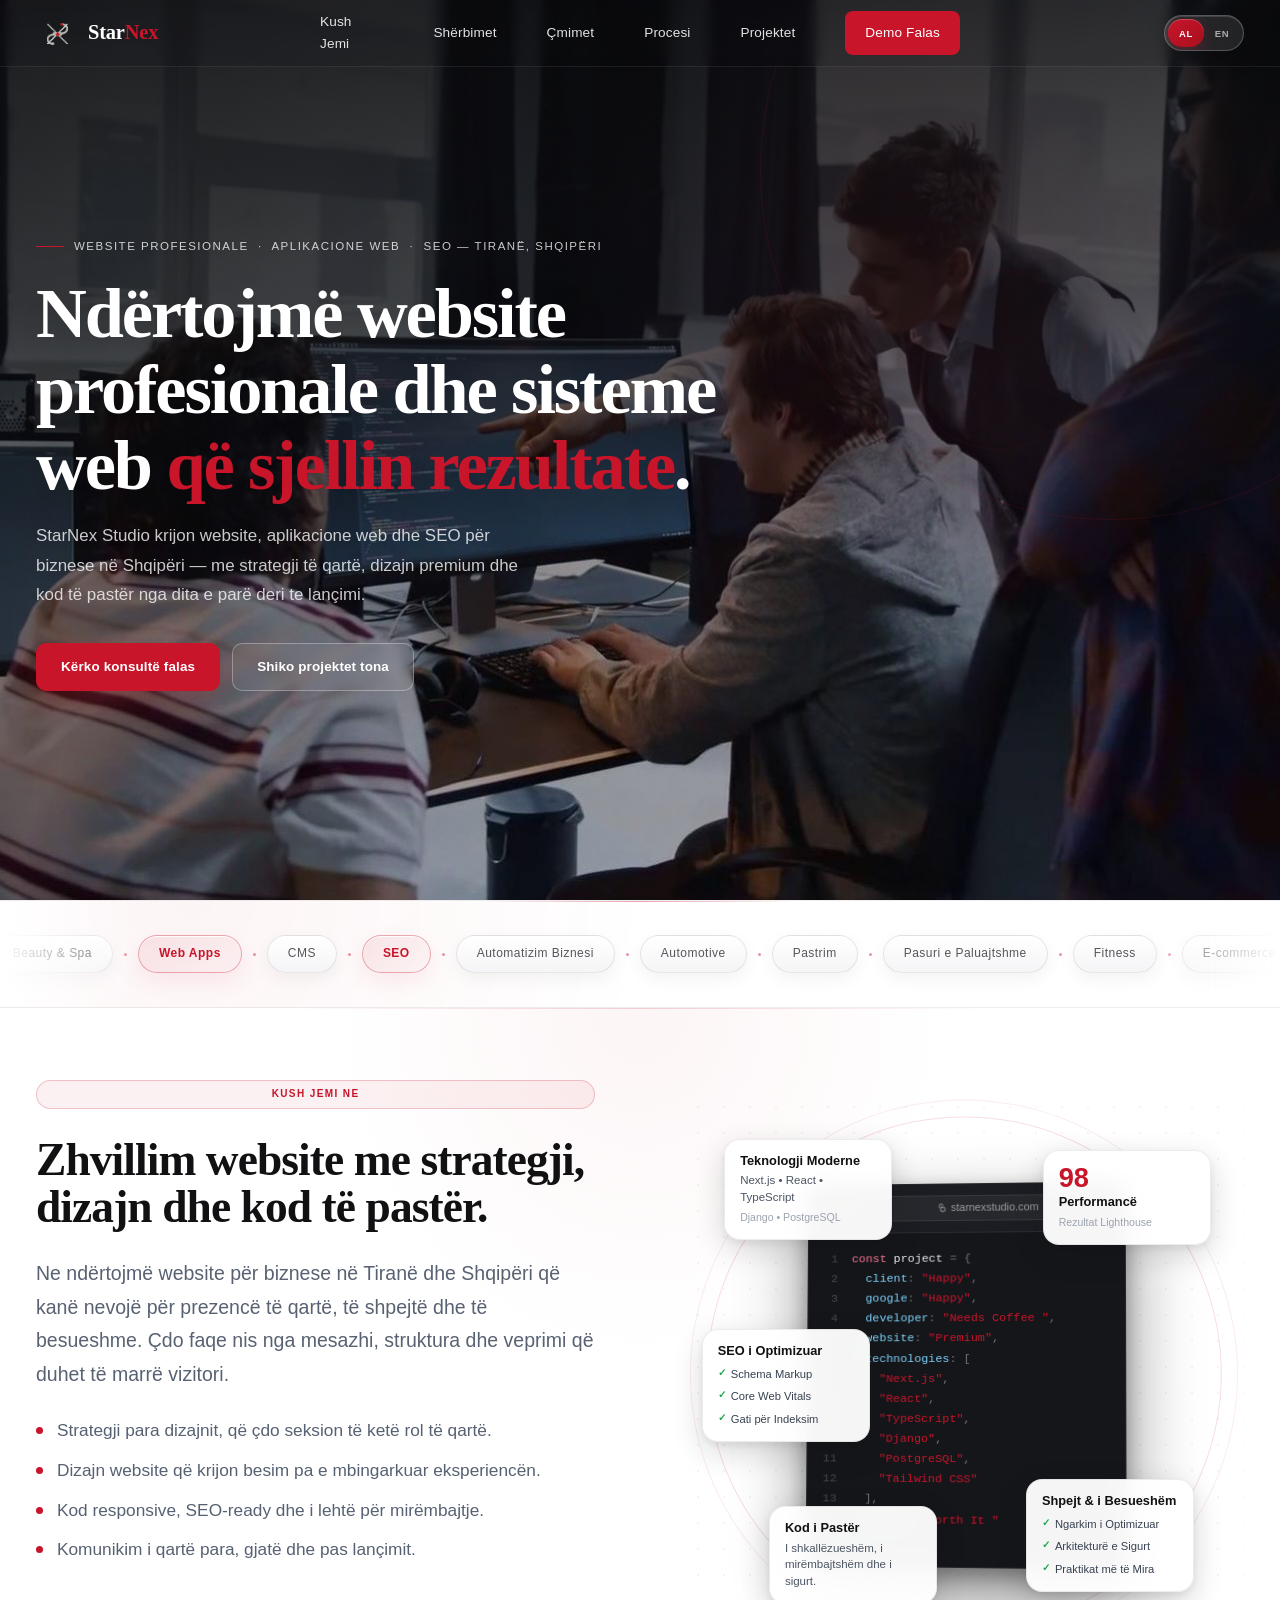
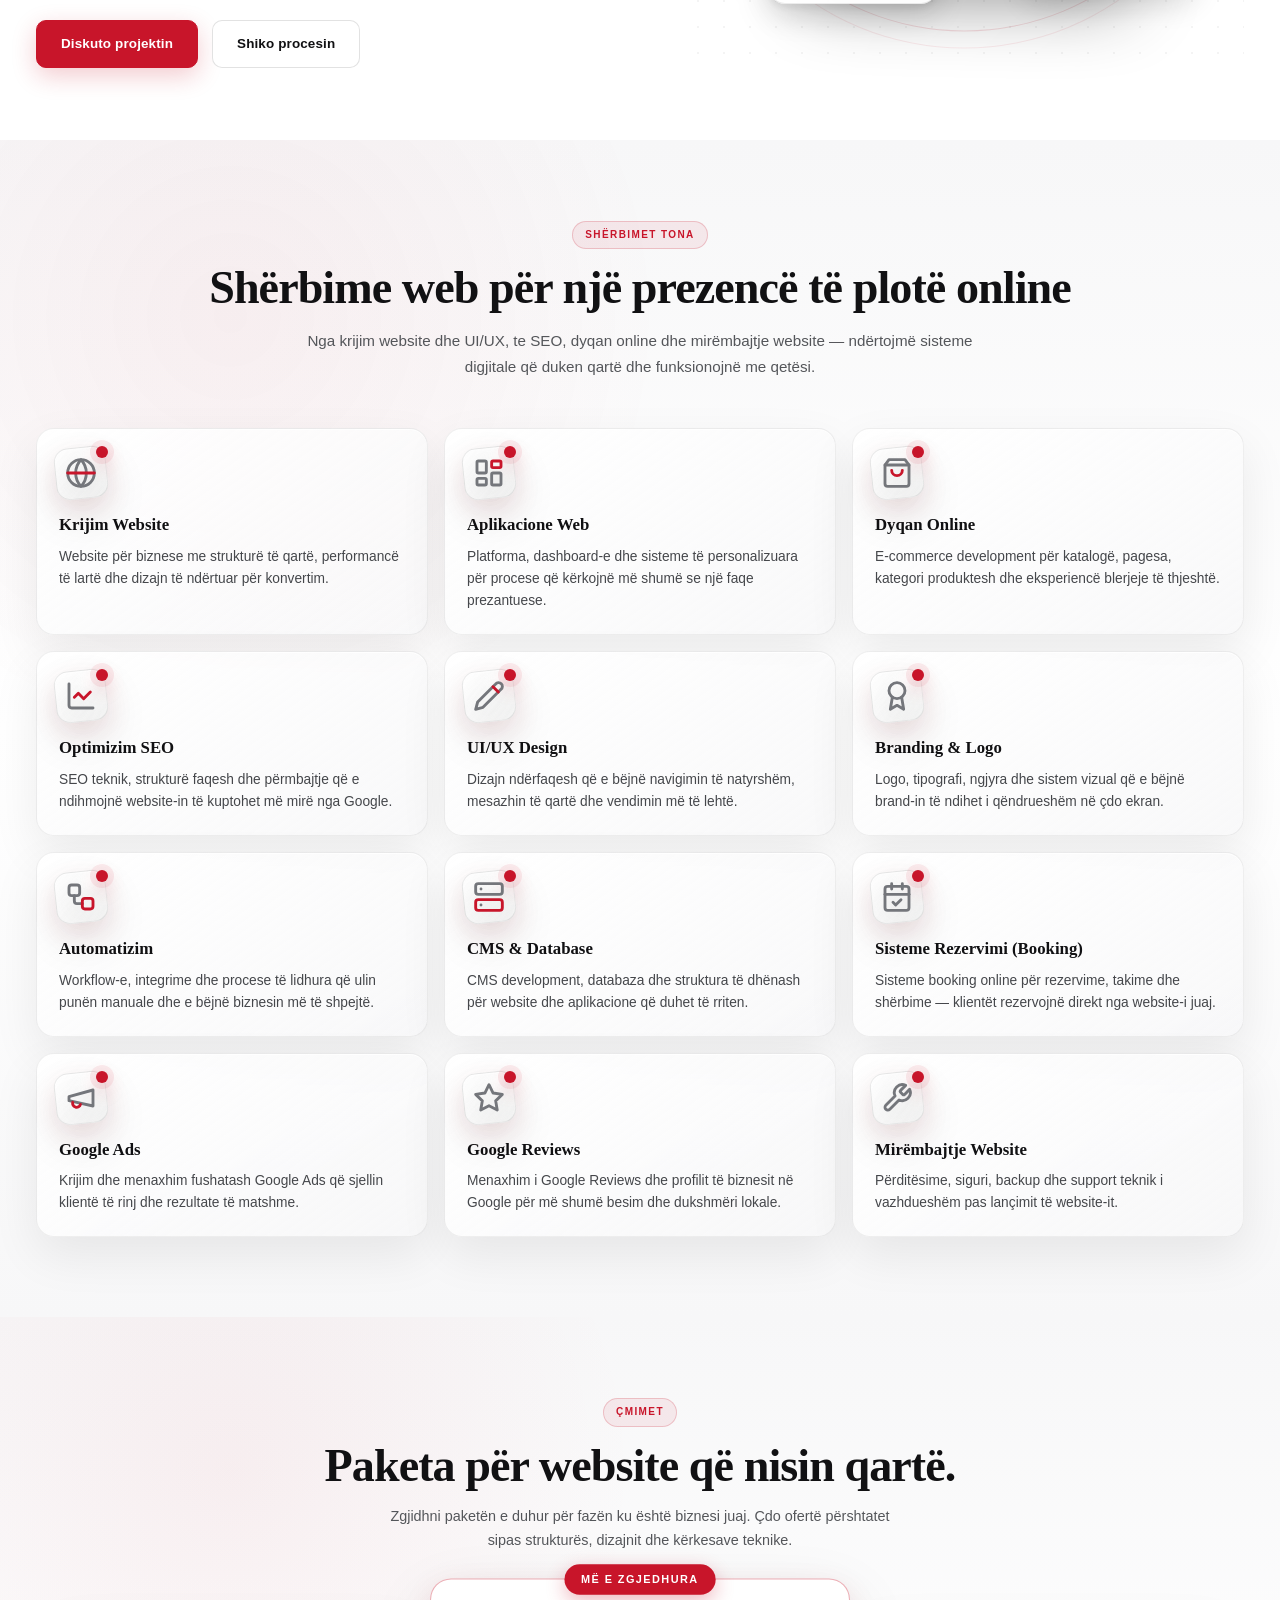
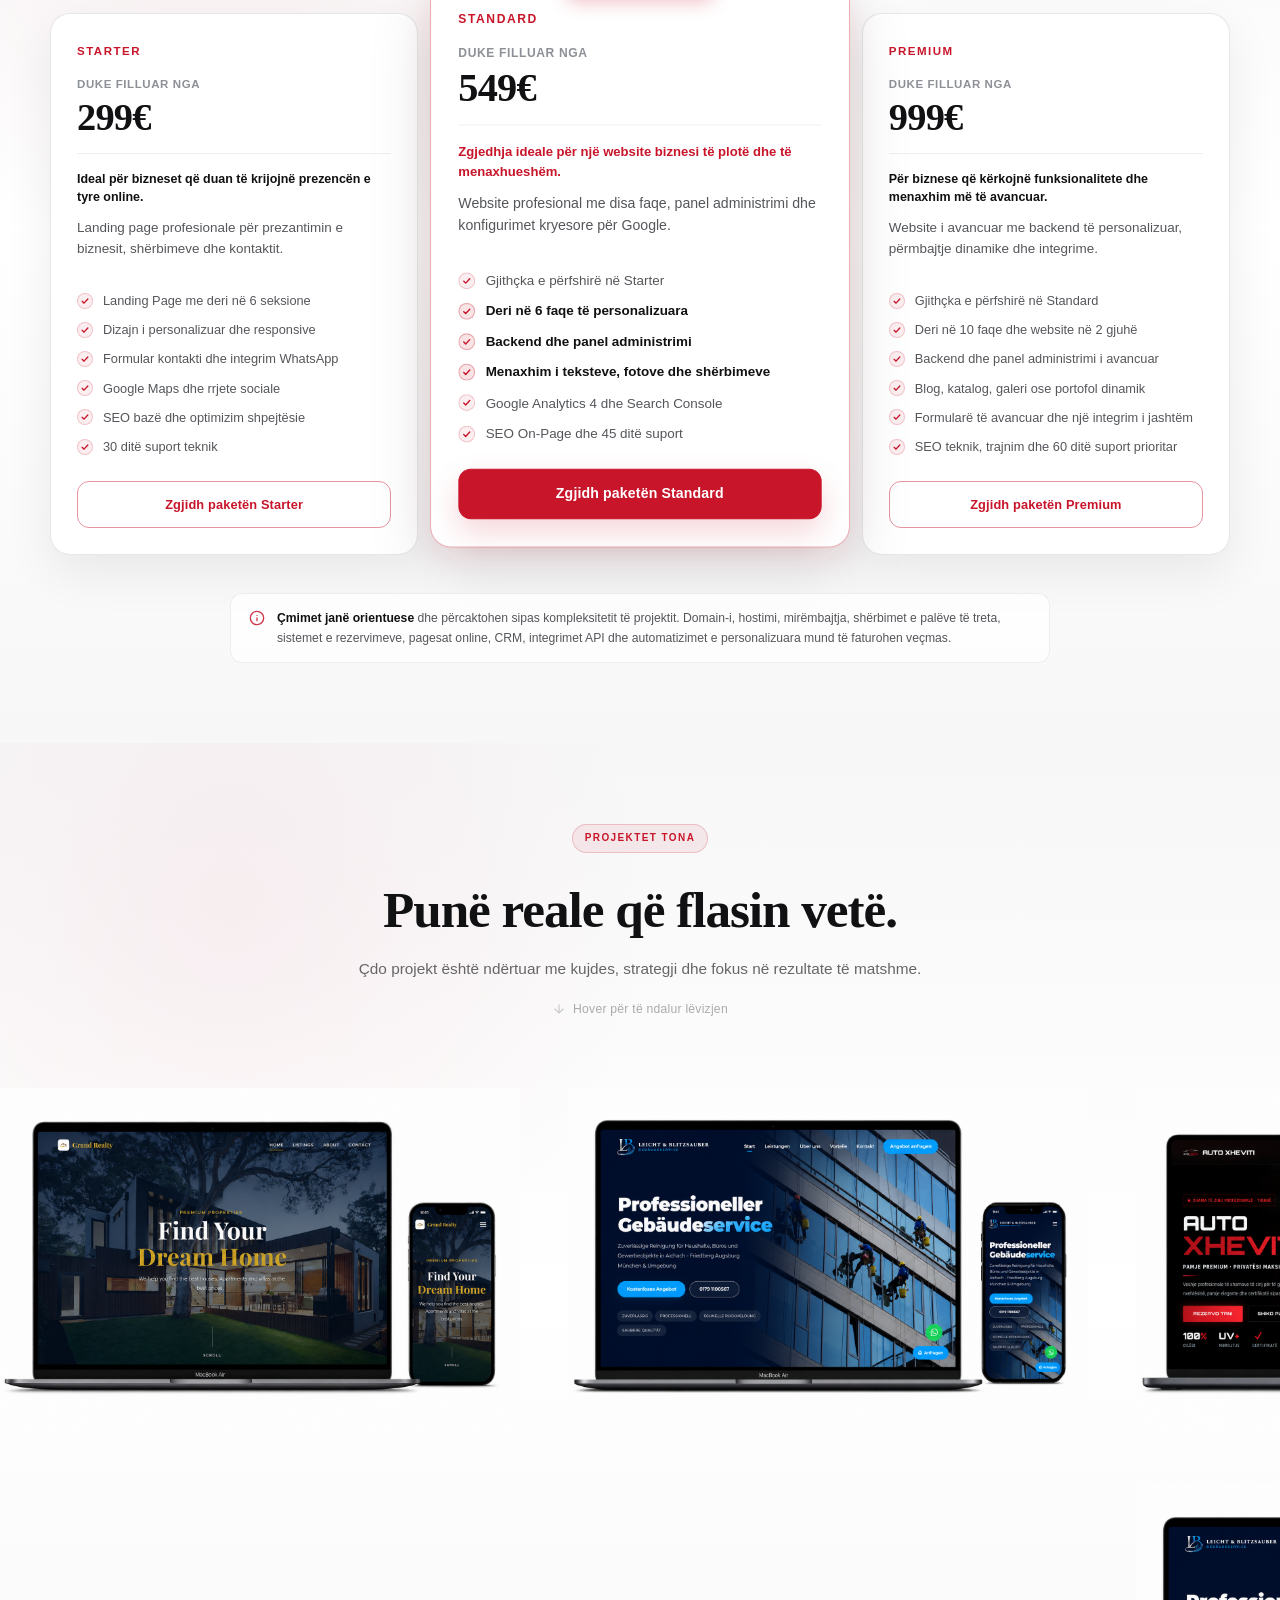
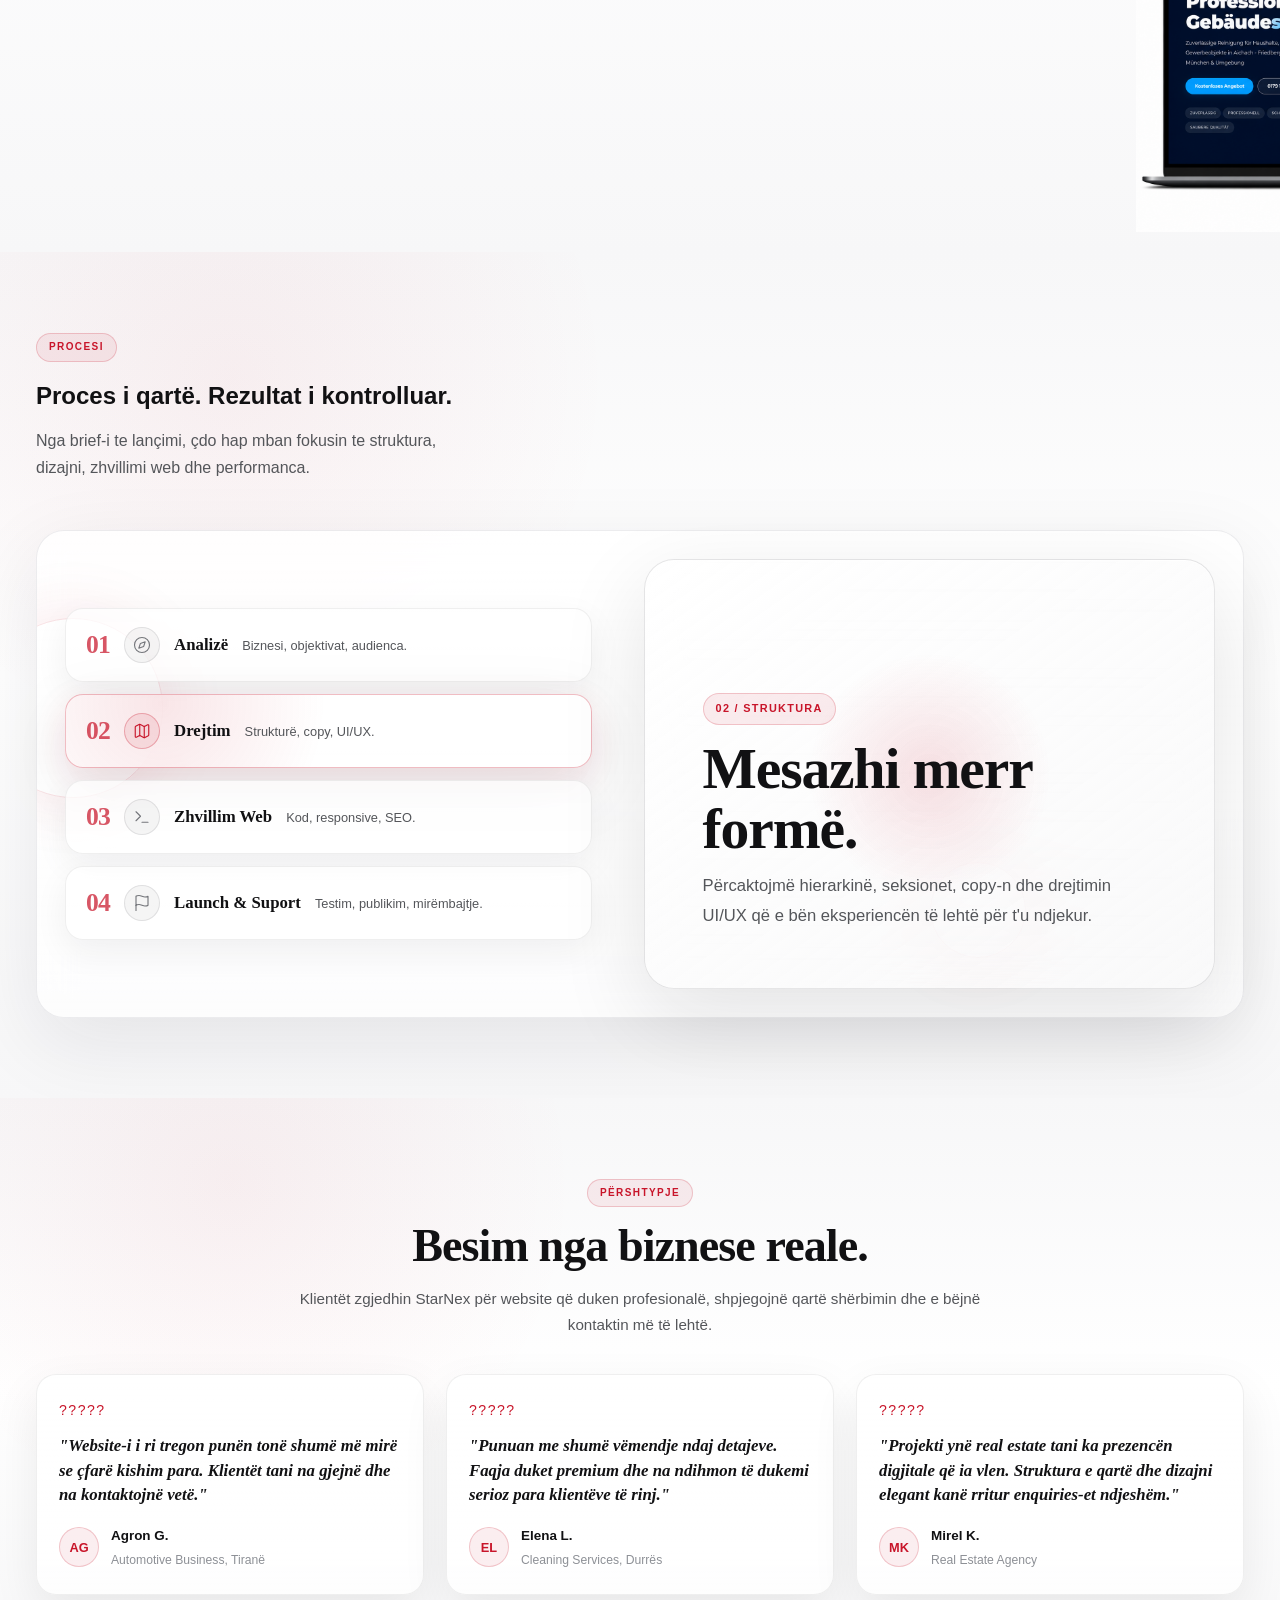
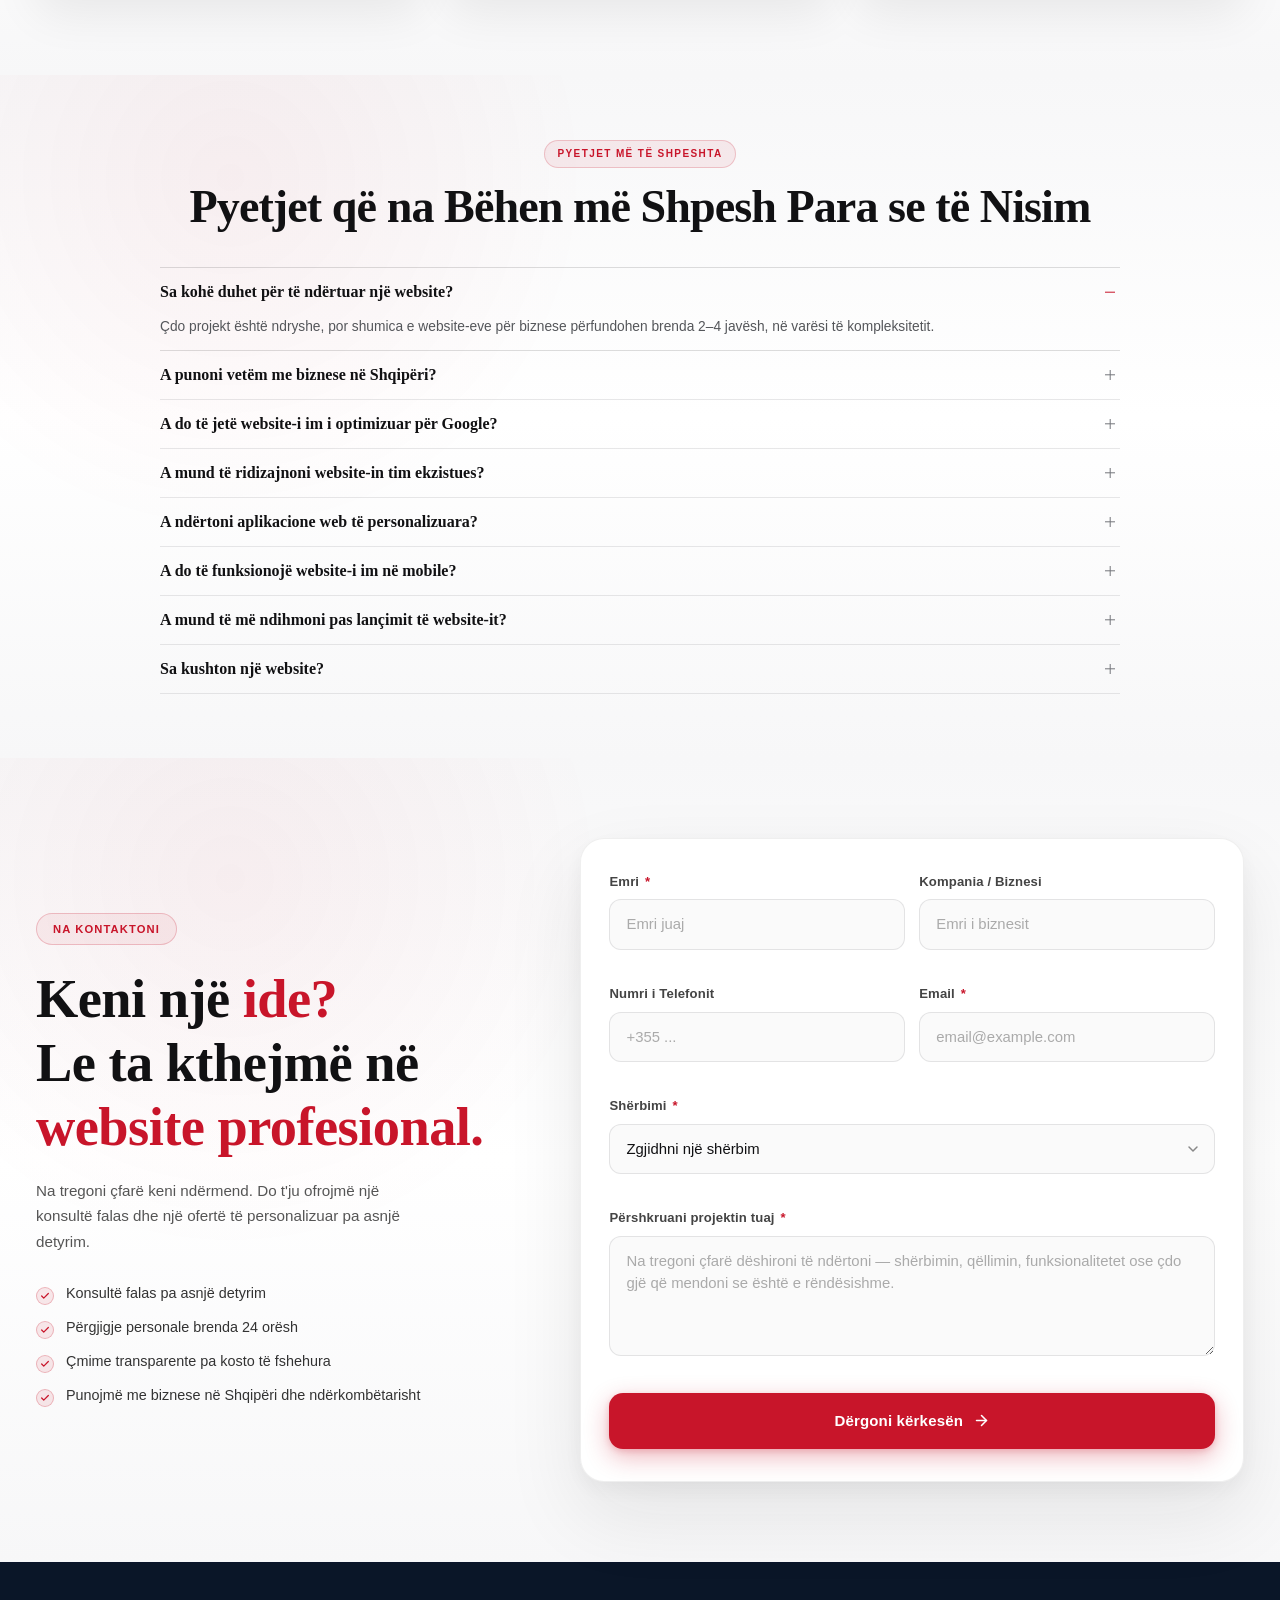
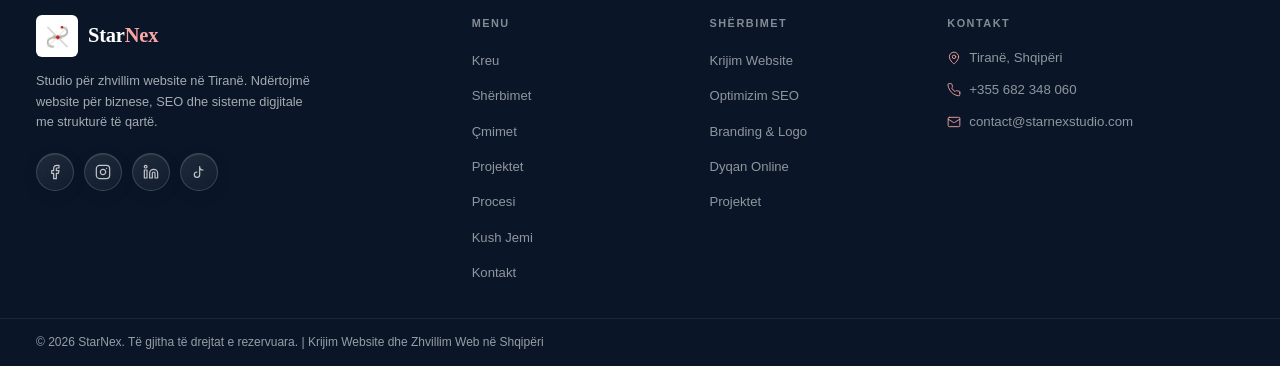
==== commit 0942efd1: "fixed navbar" ====
--- a/index.html
+++ b/index.html
@@ -627,7 +627,7 @@
             <div class="pricing-tier-top">
               <span class="pricing-kicker">Standard</span>
               <span class="pricing-from">Duke filluar nga</span>
-              <strong class="pricing-price">449€</strong>
+              <strong class="pricing-price">549€</strong>
             </div>
 
             <div class="pricing-trust-msg">
